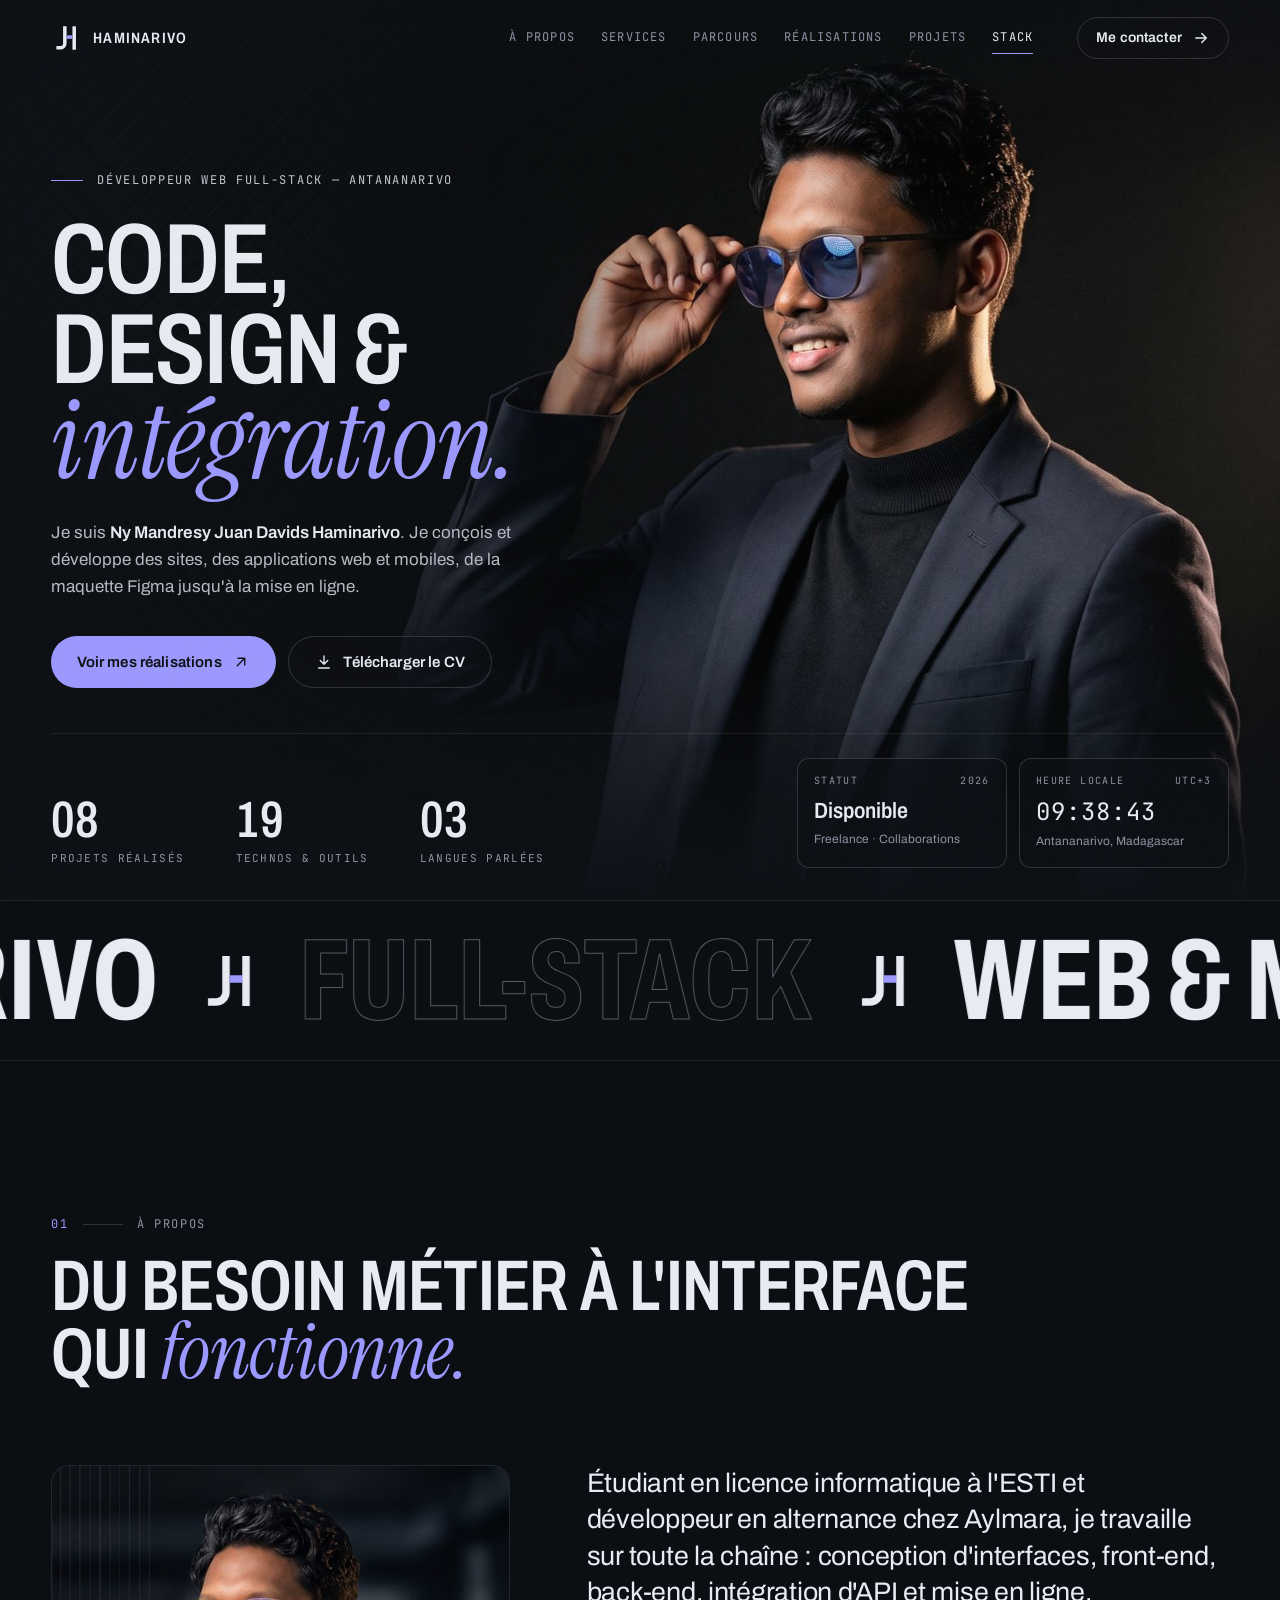
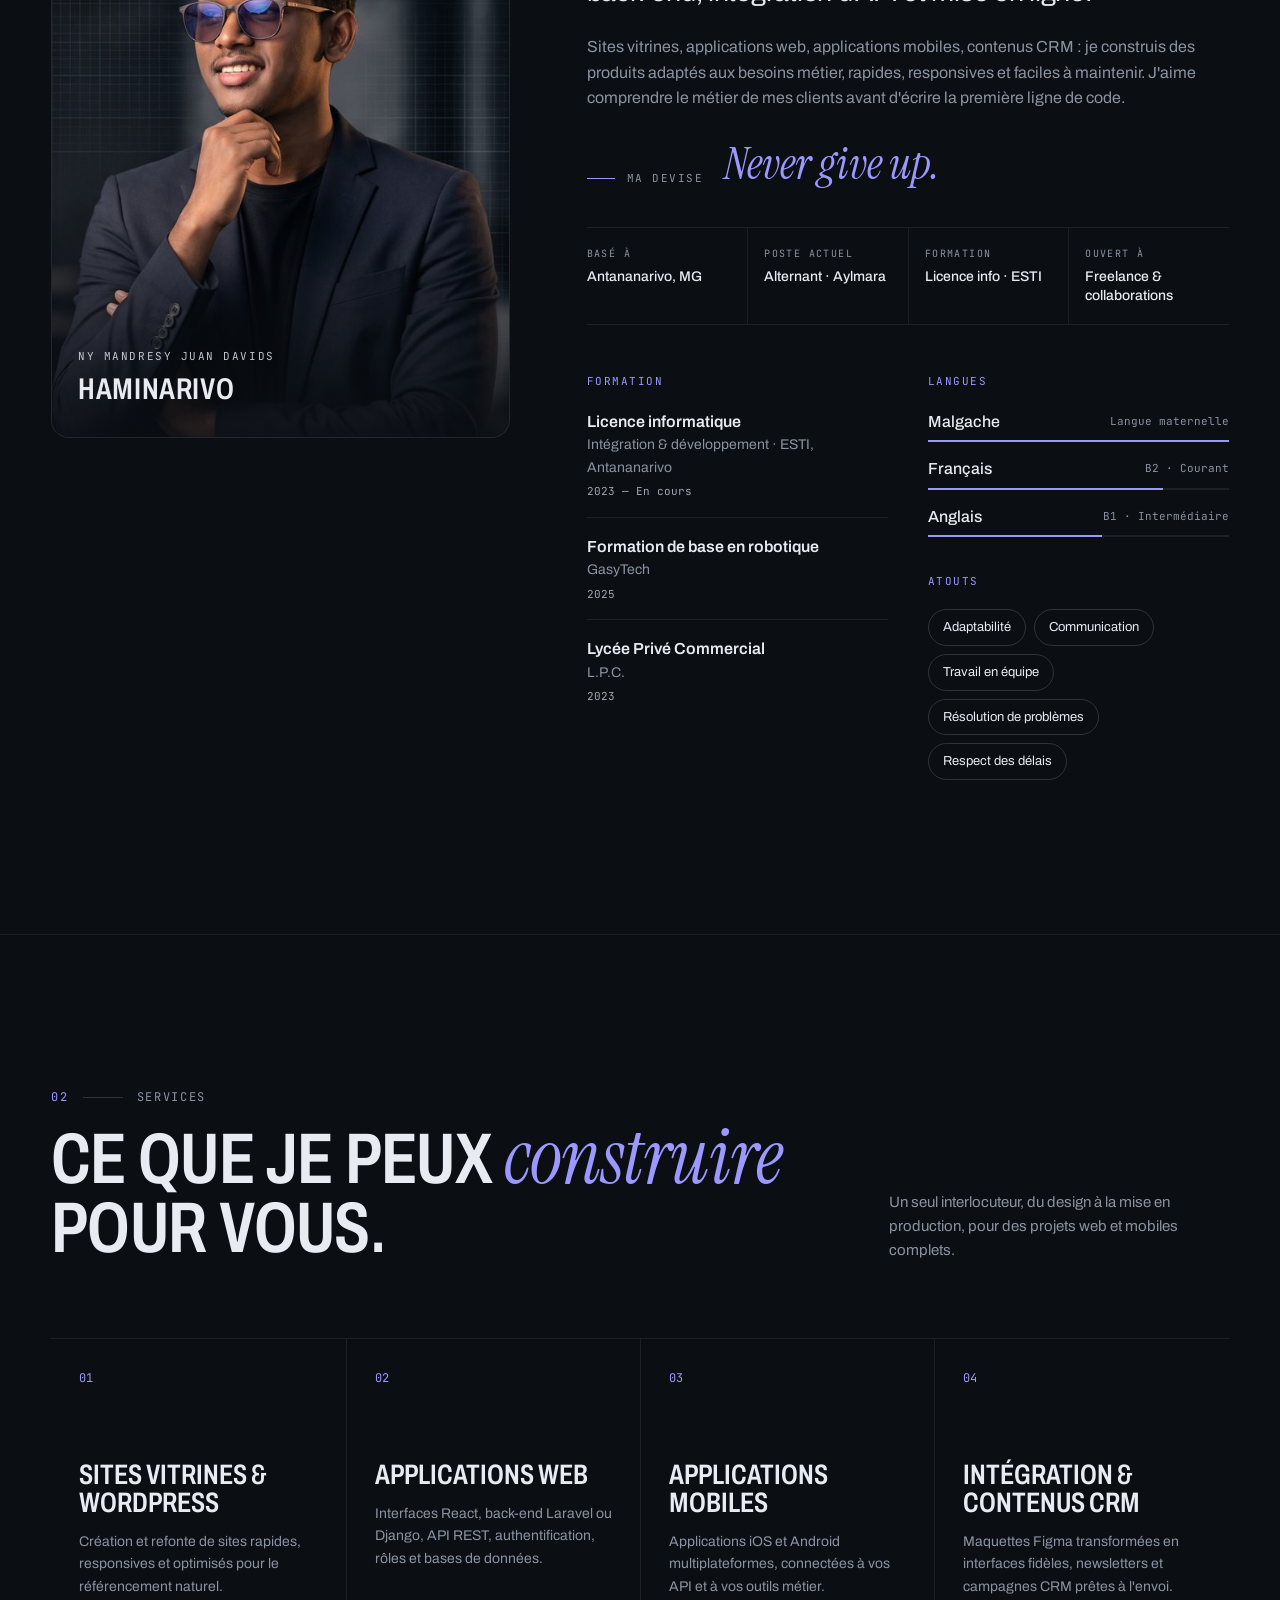
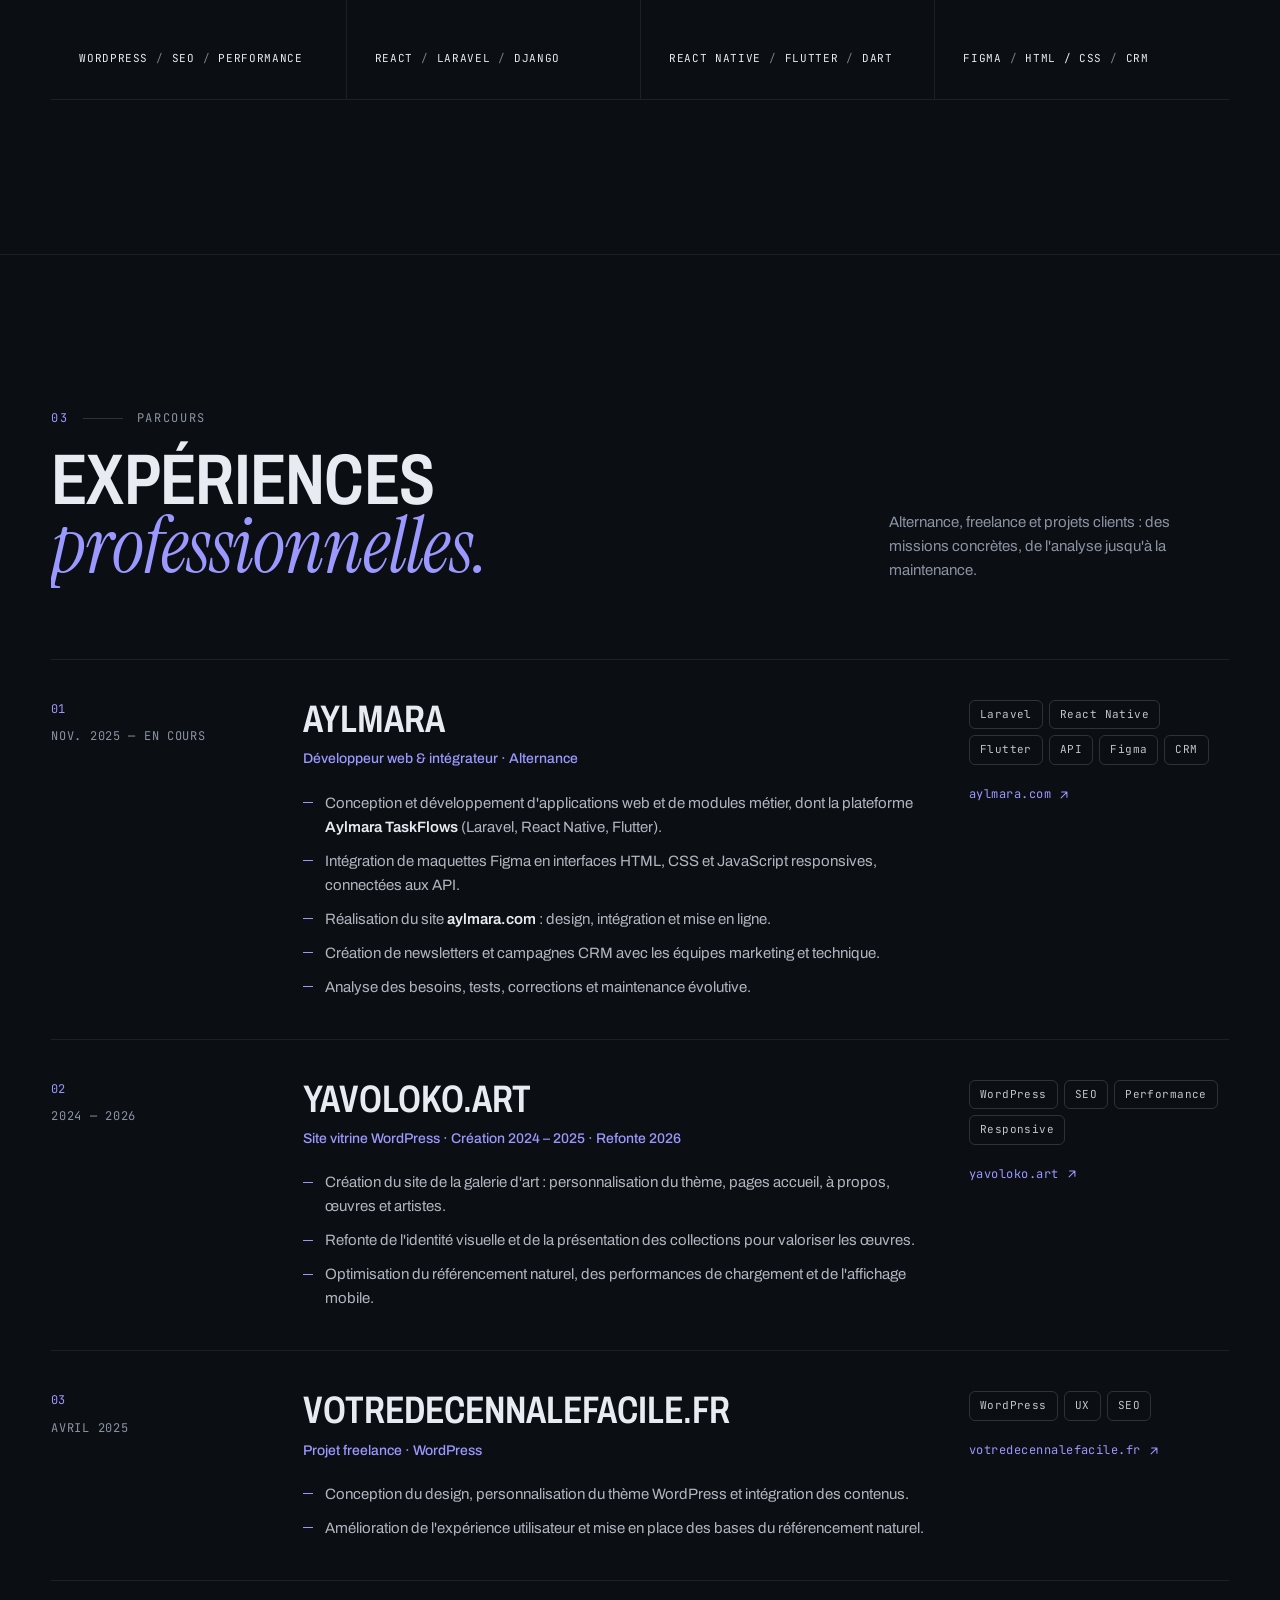
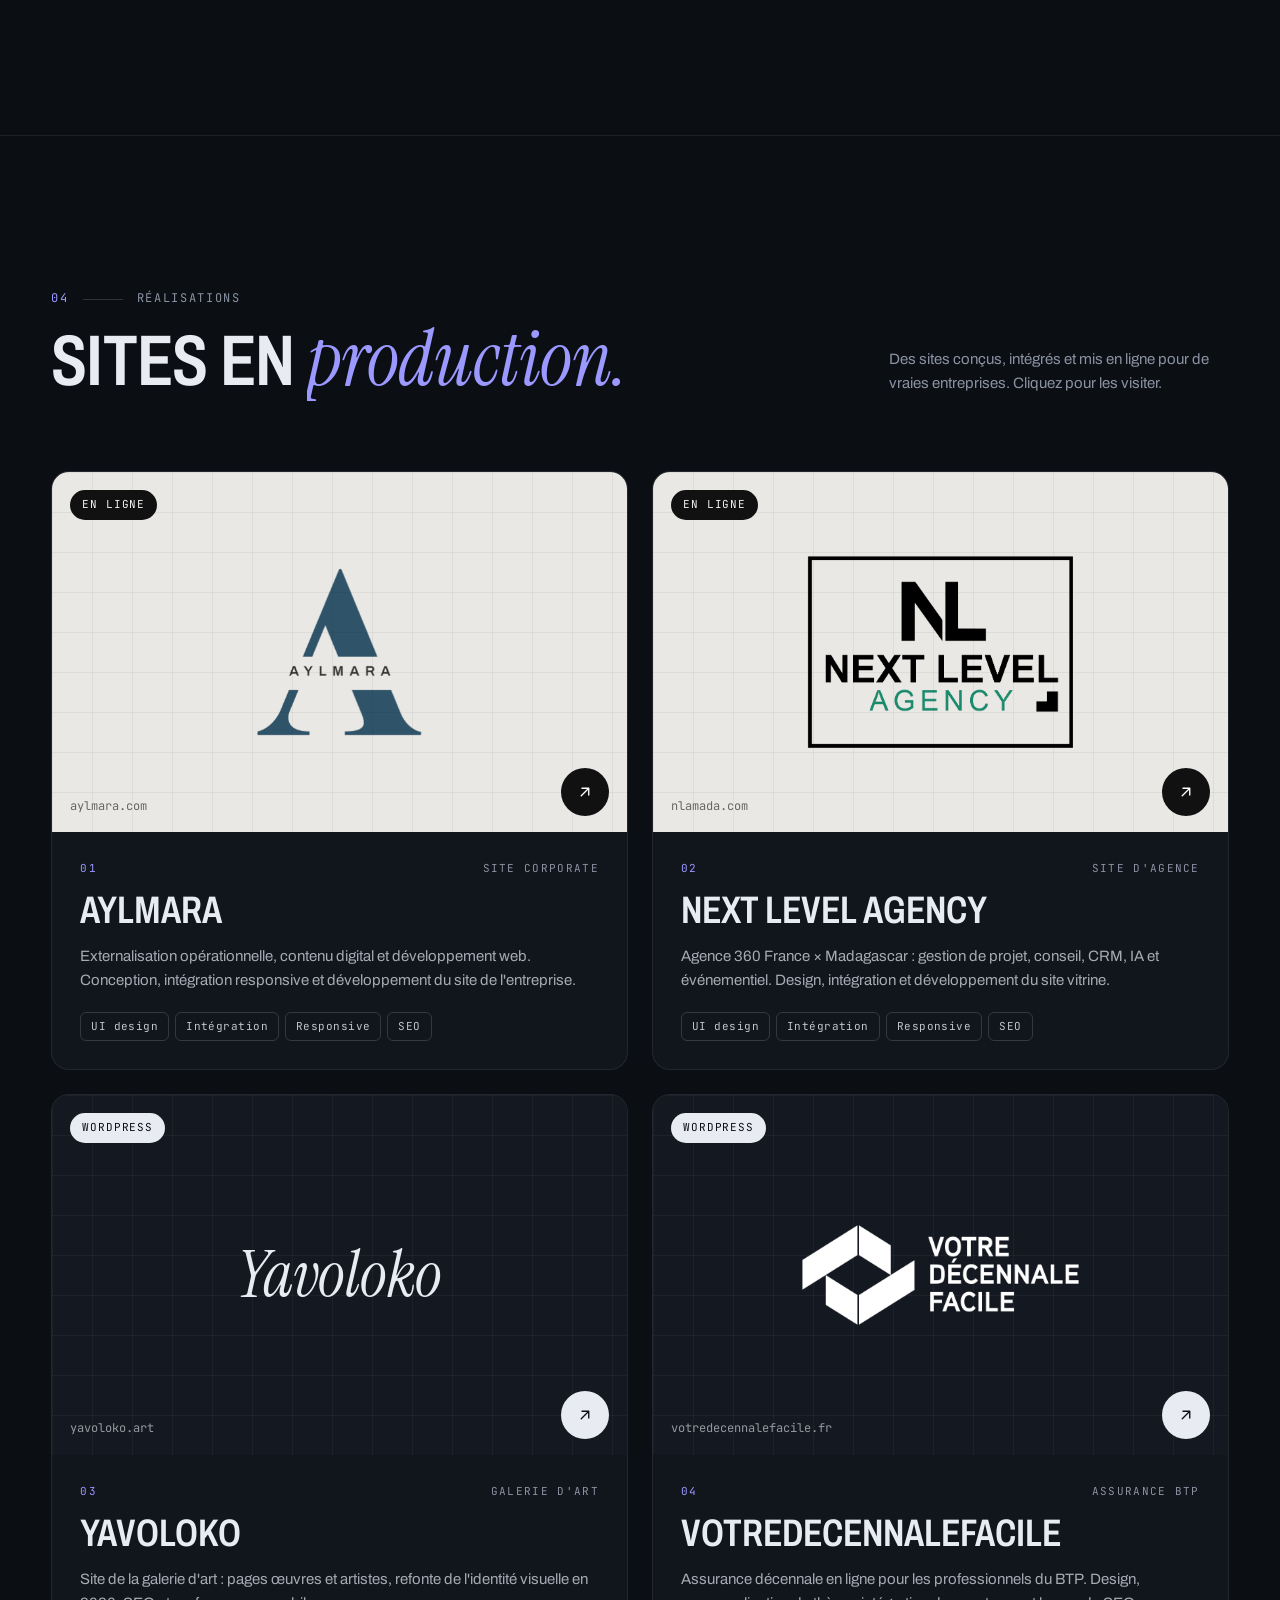
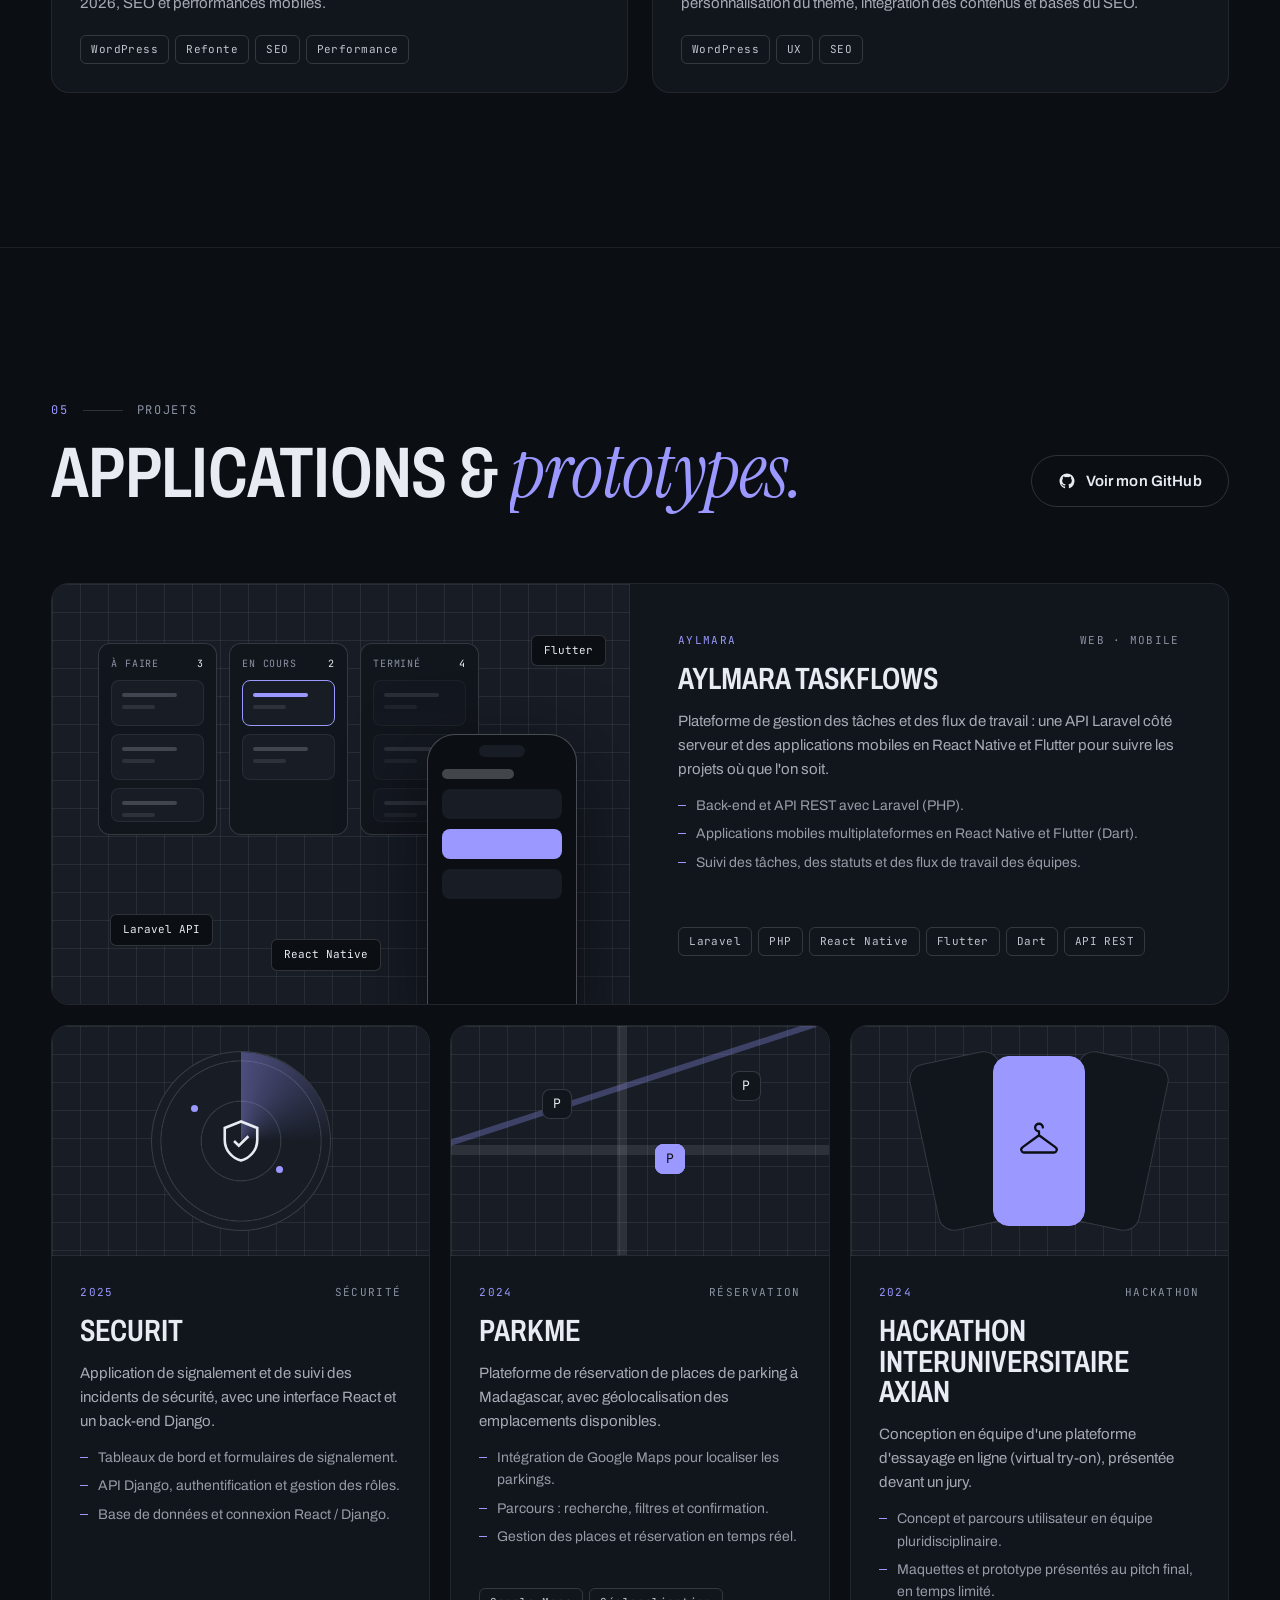
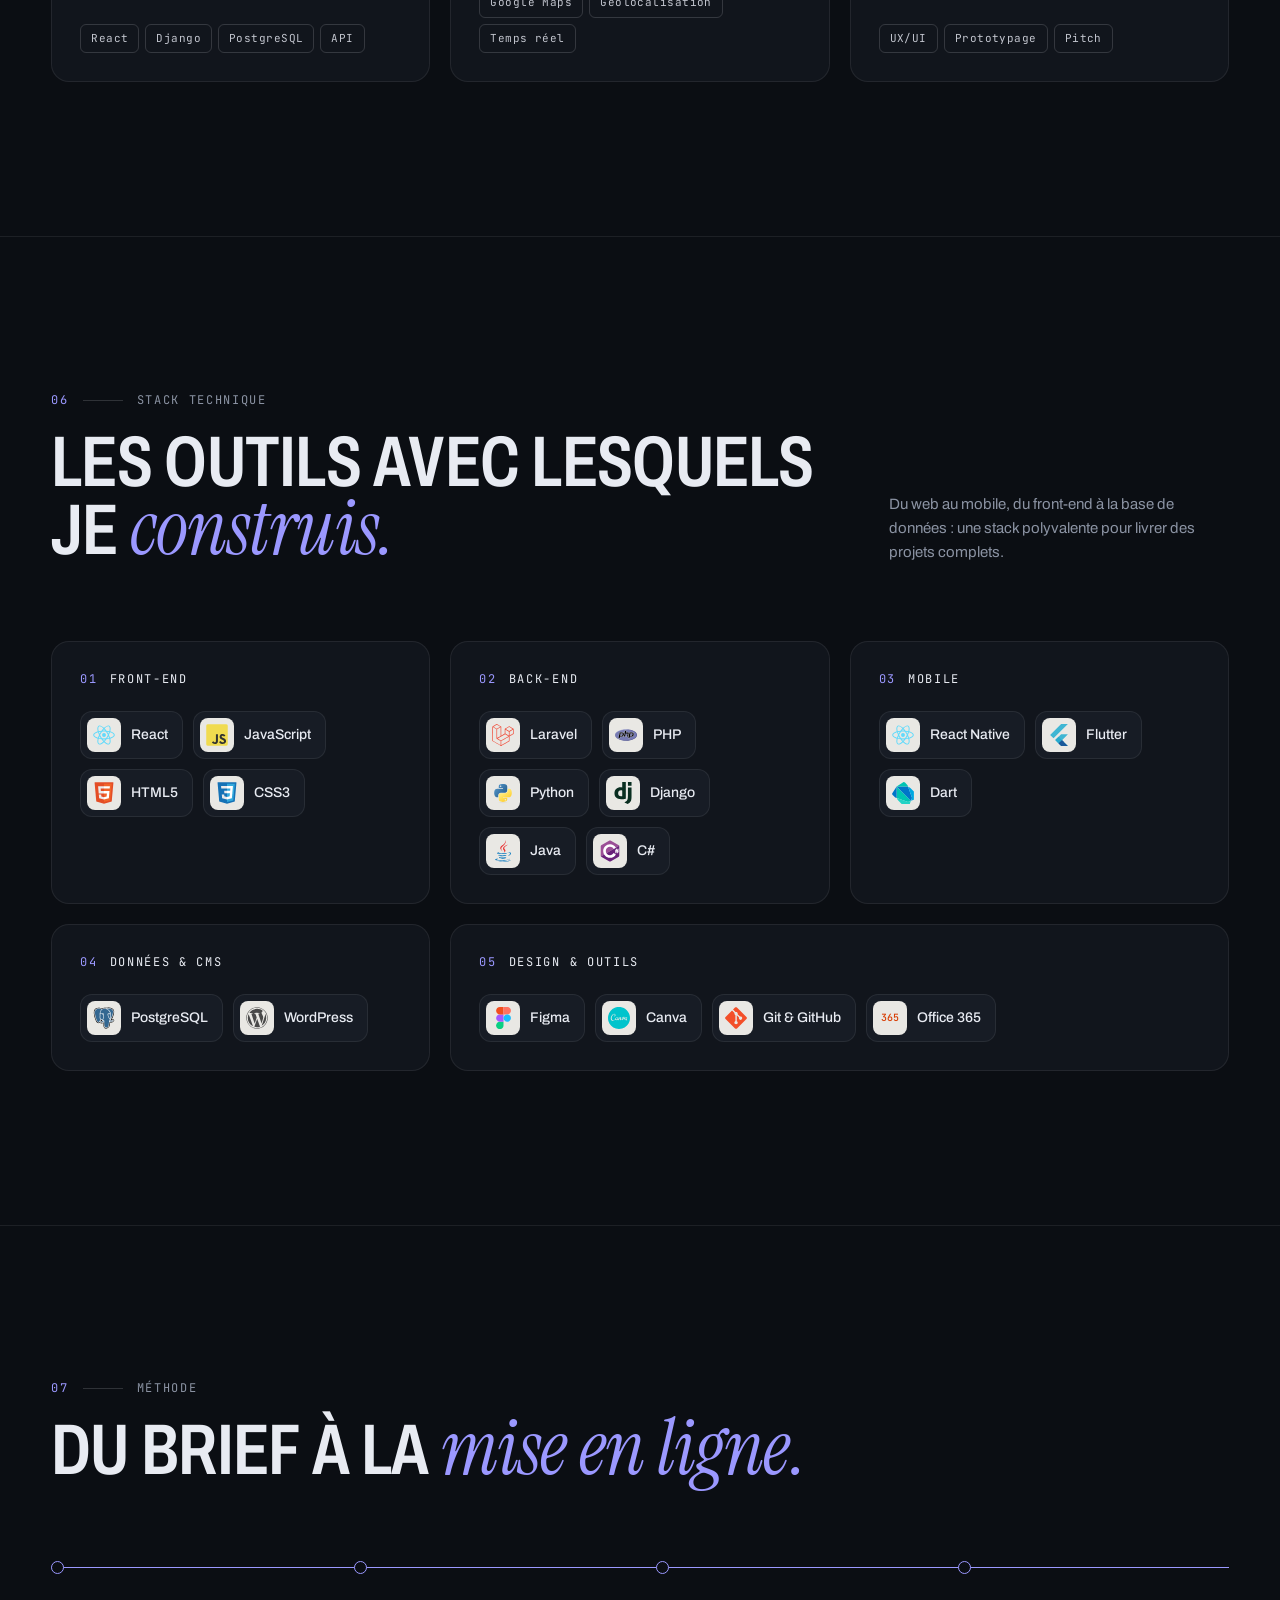
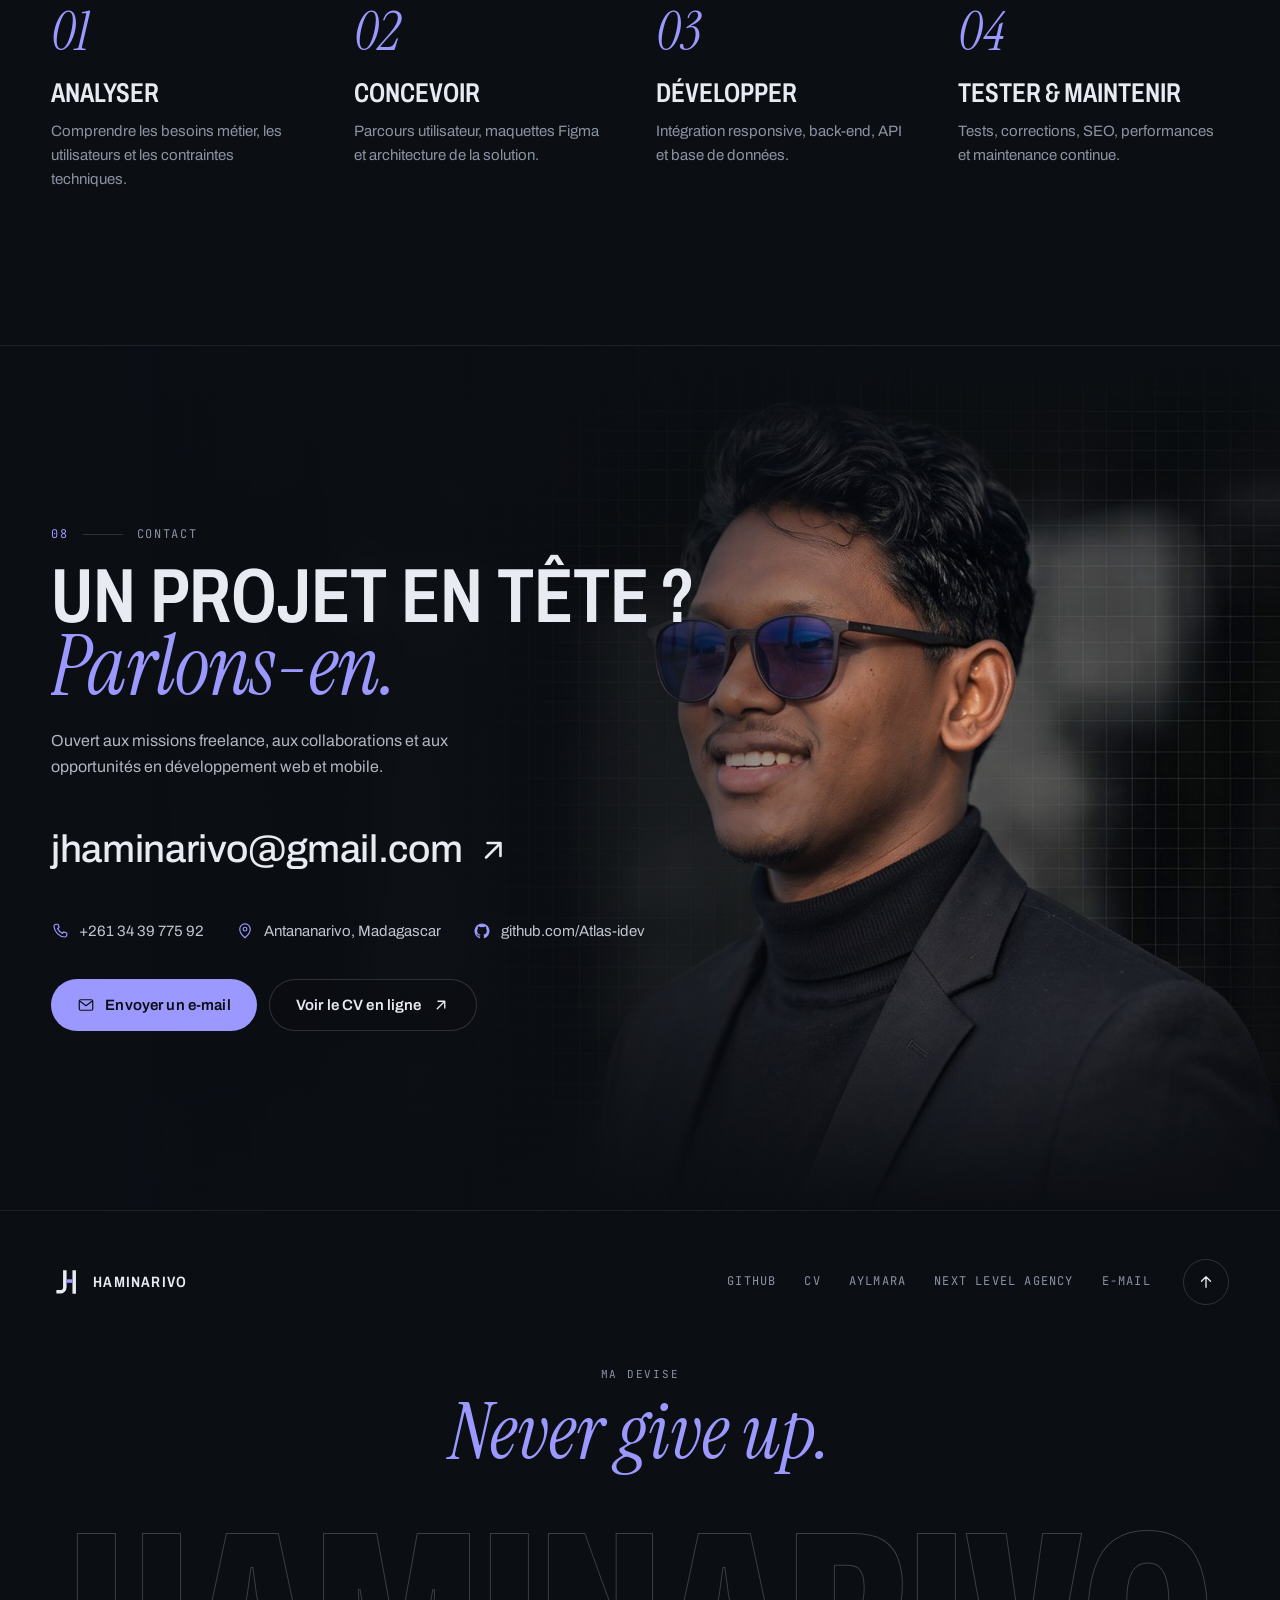
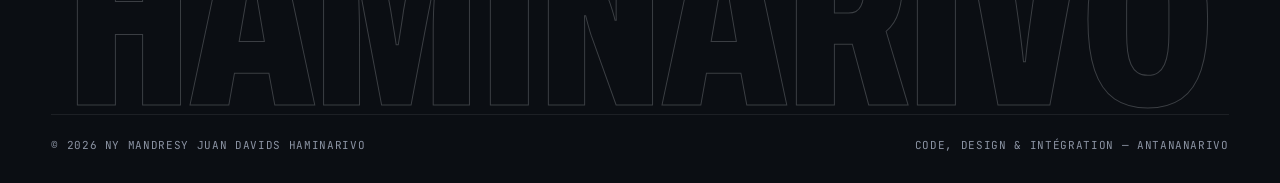
==== index.html @ c2ef6fa4 "feat: première version du portfolio et du CV - Portfolio responsive : accueil, à propos, services, p" ====
<!DOCTYPE html>
<html lang="fr" data-theme="indigo">
<head>
  <meta charset="UTF-8">
  <meta name="viewport" content="width=device-width, initial-scale=1">
  <title>Juan Davids Haminarivo — Développeur web full-stack</title>
  <meta name="description" content="Portfolio de Ny Mandresy Juan Davids HAMINARIVO, développeur web full-stack à Antananarivo : sites, applications web et mobiles avec React, Laravel, Django, React Native et Flutter.">
  <meta name="author" content="Ny Mandresy Juan Davids HAMINARIVO">
  <meta name="theme-color" content="#0b0e13">
  <link rel="canonical" href="https://atlas-idev.github.io/">

  <meta property="og:type" content="website">
  <meta property="og:url" content="https://atlas-idev.github.io/">
  <meta property="og:title" content="Juan Davids Haminarivo — Développeur web full-stack">
  <meta property="og:description" content="Code, design & intégration. Sites, applications web et mobiles, de la maquette Figma à la mise en ligne.">
  <meta property="og:image" content="https://atlas-idev.github.io/assets/og-image.jpg">
  <meta property="og:image:width" content="1200">
  <meta property="og:image:height" content="630">
  <meta property="og:locale" content="fr_FR">
  <meta name="twitter:card" content="summary_large_image">

  <link rel="icon" href="assets/favicon.svg" type="image/svg+xml">
  <link rel="icon" href="assets/icons/favicon-32.png" sizes="32x32" type="image/png">
  <link rel="apple-touch-icon" href="assets/icons/apple-touch-icon.png">
  <link rel="manifest" href="site.webmanifest">

  <link rel="preload" href="assets/fonts/Archivo-normal-100_900.woff2" as="font" type="font/woff2" crossorigin>
  <link rel="preload" as="image" href="assets/img/hero.jpg" media="(min-width: 801px)">
  <link rel="preload" as="image" href="assets/img/hero-sm.jpg" media="(max-width: 800px)">
  <link rel="stylesheet" href="css/fonts.css">
  <link rel="stylesheet" href="css/style.css">

  <script>
    (function (d) {
      var c = d.classList;
      c.add("js");
      var seen = false;
      try { seen = sessionStorage.getItem("jh-loaded") === "1"; } catch (e) {}
      if (seen || location.hash.length > 1 || window.matchMedia("(prefers-reduced-motion: reduce)").matches) c.add("no-loader", "is-ready");
      setTimeout(function () { c.add("is-ready"); }, 4000);
    })(document.documentElement);
  </script>

  <script type="application/ld+json">
  {
    "@context": "https://schema.org",
    "@type": "Person",
    "name": "Ny Mandresy Juan Davids HAMINARIVO",
    "jobTitle": "Développeur web full-stack",
    "email": "mailto:jhaminarivo@gmail.com",
    "telephone": "+261343977592",
    "address": { "@type": "PostalAddress", "addressLocality": "Antananarivo", "addressCountry": "MG" },
    "alumniOf": "ESTI Antananarivo",
    "worksFor": { "@type": "Organization", "name": "Aylmara", "url": "https://aylmara.com" },
    "sameAs": ["https://github.com/Atlas-idev"],
    "knowsAbout": ["React", "JavaScript", "Laravel", "PHP", "Django", "Python", "React Native", "Flutter", "WordPress", "PostgreSQL", "Figma"]
  }
  </script>
</head>
<body>

  <!-- Icônes SVG réutilisables -->
  <svg width="0" height="0" style="position:absolute" aria-hidden="true">
    <symbol id="logo" viewBox="0 0 64 64">
      <g fill="none" stroke-width="7.5" transform="translate(3.5 -1)">
        <path d="M26 8V44a10 10 0 0 1-10 10H8" stroke="currentColor"/>
        <path d="M46 8V58" stroke="currentColor"/>
        <path d="M29.75 31H42.25" style="stroke: var(--accent)"/>
      </g>
    </symbol>
    <symbol id="i-arrow-ur" viewBox="0 0 24 24"><path d="M7 17 17 7M8 7h9v9" fill="none" stroke="currentColor" stroke-width="1.8" stroke-linecap="round" stroke-linejoin="round"/></symbol>
    <symbol id="i-arrow-r" viewBox="0 0 24 24"><path d="M5 12h14M13 6l6 6-6 6" fill="none" stroke="currentColor" stroke-width="1.8" stroke-linecap="round" stroke-linejoin="round"/></symbol>
    <symbol id="i-arrow-up" viewBox="0 0 24 24"><path d="M12 19V5M6 11l6-6 6 6" fill="none" stroke="currentColor" stroke-width="1.8" stroke-linecap="round" stroke-linejoin="round"/></symbol>
    <symbol id="i-download" viewBox="0 0 24 24"><path d="M12 4v11M7 10l5 5 5-5M5 20h14" fill="none" stroke="currentColor" stroke-width="1.8" stroke-linecap="round" stroke-linejoin="round"/></symbol>
    <symbol id="i-mail" viewBox="0 0 24 24"><rect x="3" y="5" width="18" height="14" rx="2" fill="none" stroke="currentColor" stroke-width="1.6"/><path d="m4 7 8 6 8-6" fill="none" stroke="currentColor" stroke-width="1.6"/></symbol>
    <symbol id="i-phone" viewBox="0 0 24 24"><path d="M6.6 3h2.8l1.4 4.2-2 1.4a12 12 0 0 0 6.6 6.6l1.4-2 4.2 1.4v2.8A2.6 2.6 0 0 1 18.4 20 15.4 15.4 0 0 1 4 5.6 2.6 2.6 0 0 1 6.6 3Z" fill="none" stroke="currentColor" stroke-width="1.6" stroke-linejoin="round"/></symbol>
    <symbol id="i-pin" viewBox="0 0 24 24"><path d="M12 21s-7-6.2-7-11.5a7 7 0 0 1 14 0C19 14.8 12 21 12 21Z" fill="none" stroke="currentColor" stroke-width="1.6"/><circle cx="12" cy="9.5" r="2.5" fill="none" stroke="currentColor" stroke-width="1.6"/></symbol>
    <symbol id="i-github" viewBox="0 0 24 24"><path fill="currentColor" d="M12 2a10 10 0 0 0-3.2 19.5c.5.1.7-.2.7-.5v-1.7c-2.8.6-3.4-1.2-3.4-1.2-.4-1.2-1.1-1.5-1.1-1.5-.9-.6.1-.6.1-.6 1 .1 1.5 1 1.5 1 .9 1.5 2.4 1.1 3 .8.1-.6.3-1.1.6-1.3-2.2-.3-4.6-1.1-4.6-5 0-1.1.4-2 1-2.7-.1-.3-.4-1.3.1-2.7 0 0 .8-.3 2.8 1a9.6 9.6 0 0 1 5 0c1.9-1.3 2.8-1 2.8-1 .5 1.4.2 2.4.1 2.7.6.7 1 1.6 1 2.7 0 3.9-2.4 4.7-4.6 5 .4.3.7.9.7 1.9V21c0 .3.2.6.7.5A10 10 0 0 0 12 2Z"/></symbol>
  </svg>

  <!-- Écran de chargement -->
  <div class="loader" aria-hidden="true">
    <div class="loader__center">
      <svg class="loader__mark" viewBox="0 0 64 64">
        <g fill="none" stroke-width="7.5" transform="translate(3.5 -1)">
          <path d="M26 8V44a10 10 0 0 1-10 10H8" pathLength="1"/>
          <path d="M46 8V58" pathLength="1"/>
          <path d="M29.75 31H42.25" pathLength="1" class="loader__bar"/>
        </g>
      </svg>
    </div>
    <div class="loader__foot">
      <span>Juan Davids Haminarivo — Never give up</span>
      <span class="loader__count" data-loader-count>000</span>
    </div>
  </div>

  <div class="progress" aria-hidden="true"><span></span></div>

  <a class="skip-link" href="#main">Aller au contenu</a>

  <!-- ============ NAVIGATION ============ -->
  <header class="nav" id="nav">
    <div class="container nav__inner">
      <a href="#top" class="brand" aria-label="Haminarivo, retour en haut de page">
        <svg class="brand__mark" aria-hidden="true"><use href="#logo"/></svg>
        <span class="brand__name">Haminarivo</span>
      </a>

      <nav class="nav__links" aria-label="Navigation principale">
        <a href="#about">À propos</a>
        <a href="#services">Services</a>
        <a href="#experience">Parcours</a>
        <a href="#work">Réalisations</a>
        <a href="#projects">Projets</a>
        <a href="#stack">Stack</a>
      </nav>

      <a href="#contact" class="btn btn--outline btn--sm nav__cta" data-magnetic>
        Me contacter <svg class="ico"><use href="#i-arrow-r"/></svg>
      </a>

      <button class="nav__toggle" type="button" aria-expanded="false" aria-controls="mobile-menu" aria-label="Ouvrir le menu">
        <span></span><span></span>
      </button>
    </div>

    <div class="mobile-menu" id="mobile-menu">
      <nav class="container mobile-menu__inner" aria-label="Navigation mobile">
        <a href="#about"><span>01</span>À propos</a>
        <a href="#services"><span>02</span>Services</a>
        <a href="#experience"><span>03</span>Parcours</a>
        <a href="#work"><span>04</span>Réalisations</a>
        <a href="#projects"><span>05</span>Projets</a>
        <a href="#stack"><span>06</span>Stack</a>
        <a href="#method"><span>07</span>Méthode</a>
        <a href="#contact"><span>08</span>Contact</a>
      </nav>
    </div>
  </header>

  <main id="main">

    <!-- ============ HERO ============ -->
    <section class="hero" id="top">
      <div class="hero__media" aria-hidden="true">
        <picture>
          <source media="(max-width: 800px)" srcset="assets/img/hero-sm.jpg">
          <img src="assets/img/hero.jpg" alt="" fetchpriority="high">
        </picture>
      </div>

      <div class="container hero__content">
        <p class="eyebrow hero-in" style="--i:0">Développeur web full-stack — Antananarivo</p>

        <h1 class="hero__title">
          <span class="line"><span style="--i:1">Code,</span></span>
          <span class="line"><span style="--i:2">design &amp;</span></span>
          <span class="line line--serif"><span style="--i:3"><em class="serif">intégration.</em></span></span>
        </h1>

        <p class="hero__lead hero-in" style="--i:5">
          Je suis <strong>Ny Mandresy Juan Davids Haminarivo</strong>. Je conçois et développe des sites,
          des applications web et mobiles, de la maquette Figma jusqu'à la mise en ligne.
        </p>

        <div class="hero__cta hero-in" style="--i:6">
          <a href="#work" class="btn btn--primary" data-magnetic>
            Voir mes réalisations <svg class="ico"><use href="#i-arrow-ur"/></svg>
          </a>
          <a href="assets/CV-HAMINARIVO.pdf" class="btn btn--ghost" download data-magnetic>
            <svg class="ico"><use href="#i-download"/></svg> Télécharger le CV
          </a>
        </div>
      </div>

      <div class="container hero__bottom hero-in" style="--i:7">
        <ul class="stats" data-stats>
          <li><strong data-count="8">08</strong><span>Projets réalisés</span></li>
          <li><strong data-count="19">19</strong><span>Technos &amp; outils</span></li>
          <li><strong data-count="3" class="no-plus">03</strong><span>Langues parlées</span></li>
        </ul>

        <div class="hud" aria-label="Informations">
          <div class="hud__card">
            <div class="hud__head"><span>Statut</span><span>2026</span></div>
            <p class="hud__value">Disponible</p>
            <p class="hud__sub">Freelance · Collaborations</p>
          </div>
          <div class="hud__card">
            <div class="hud__head"><span>Heure locale</span><span>UTC+3</span></div>
            <p class="hud__value hud__value--mono" data-clock>--:--:--</p>
            <p class="hud__sub">Antananarivo, Madagascar</p>
          </div>
        </div>
      </div>
    </section>

    <!-- ============ BANDEAU DÉFILANT ============ -->
    <div class="marquee" aria-hidden="true">
      <div class="marquee__track" data-marquee>
        <div class="marquee__group">
          <span>Haminarivo</span><svg class="marquee__sep"><use href="#logo"/></svg>
          <span class="outline">Full-stack</span><svg class="marquee__sep"><use href="#logo"/></svg>
          <span>Web &amp; Mobile</span><svg class="marquee__sep"><use href="#logo"/></svg>
          <span class="motto-item">Never give up</span><svg class="marquee__sep"><use href="#logo"/></svg>
        </div>
        <div class="marquee__group">
          <span>Haminarivo</span><svg class="marquee__sep"><use href="#logo"/></svg>
          <span class="outline">Full-stack</span><svg class="marquee__sep"><use href="#logo"/></svg>
          <span>Web &amp; Mobile</span><svg class="marquee__sep"><use href="#logo"/></svg>
          <span class="motto-item">Never give up</span><svg class="marquee__sep"><use href="#logo"/></svg>
        </div>
      </div>
    </div>

    <!-- ============ 01 — À PROPOS ============ -->
    <section class="section about" id="about">
      <div class="container">
        <header class="section__head">
          <p class="label reveal"><b>01</b><i></i>À propos</p>
          <h2 class="section__title" data-split>Du besoin métier à l'interface qui <em class="serif">fonctionne.</em></h2>
        </header>

        <div class="about__grid">
          <figure class="about__photo reveal-img">
            <img src="assets/img/portrait-sm.jpg" srcset="assets/img/portrait-sm.jpg 720w, assets/img/portrait.jpg 1200w" sizes="(max-width: 960px) 92vw, 520px" alt="Portrait de Juan Davids Haminarivo en veste marine" loading="lazy" width="1200" height="1200">
            <figcaption>
              <span>Ny Mandresy Juan Davids</span>
              <strong>Haminarivo</strong>
            </figcaption>
          </figure>

          <div class="about__body">
            <p class="about__intro reveal">
              Étudiant en licence informatique à l'ESTI et développeur en alternance chez Aylmara,
              je travaille sur toute la chaîne&nbsp;: conception d'interfaces, front-end, back-end,
              intégration d'API et mise en ligne.
            </p>
            <p class="about__text reveal">
              Sites vitrines, applications web, applications mobiles, contenus CRM&nbsp;: je construis des produits
              adaptés aux besoins métier, rapides, responsives et faciles à maintenir. J'aime comprendre le
              métier de mes clients avant d'écrire la première ligne de code.
            </p>

            <p class="motto reveal"><span class="motto__label">Ma devise</span><span class="motto__text">Never give up.</span></p>

            <dl class="facts reveal">
              <div><dt>Basé à</dt><dd>Antananarivo, MG</dd></div>
              <div><dt>Poste actuel</dt><dd>Alternant · Aylmara</dd></div>
              <div><dt>Formation</dt><dd>Licence info · ESTI</dd></div>
              <div><dt>Ouvert à</dt><dd>Freelance &amp; collaborations</dd></div>
            </dl>

            <div class="about__cols">
              <div class="info reveal">
                <h3 class="info__title">Formation</h3>
                <ul class="info__list">
                  <li>
                    <strong>Licence informatique</strong>
                    <span>Intégration &amp; développement · ESTI, Antananarivo</span>
                    <em>2023 — En cours</em>
                  </li>
                  <li>
                    <strong>Formation de base en robotique</strong>
                    <span>GasyTech</span>
                    <em>2025</em>
                  </li>
                  <li>
                    <strong>Lycée Privé Commercial</strong>
                    <span>L.P.C.</span>
                    <em>2023</em>
                  </li>
                </ul>
              </div>

              <div class="info reveal" style="--d:.1s">
                <h3 class="info__title">Langues</h3>
                <ul class="langs">
                  <li><span>Malgache</span><em>Langue maternelle</em><i style="--w:100%"></i></li>
                  <li><span>Français</span><em>B2 · Courant</em><i style="--w:78%"></i></li>
                  <li><span>Anglais</span><em>B1 · Intermédiaire</em><i style="--w:58%"></i></li>
                </ul>

                <h3 class="info__title">Atouts</h3>
                <ul class="chips">
                  <li>Adaptabilité</li>
                  <li>Communication</li>
                  <li>Travail en équipe</li>
                  <li>Résolution de problèmes</li>
                  <li>Respect des délais</li>
                </ul>
              </div>
            </div>
          </div>
        </div>
      </div>
    </section>

    <!-- ============ 02 — SERVICES ============ -->
    <section class="section services" id="services">
      <div class="container">
        <header class="section__head section__head--split">
          <div>
            <p class="label reveal"><b>02</b><i></i>Services</p>
            <h2 class="section__title" data-split>Ce que je peux <em class="serif">construire</em> pour vous.</h2>
          </div>
          <p class="section__aside reveal">Un seul interlocuteur, du design à la mise en production, pour des projets web et mobiles complets.</p>
        </header>

        <div class="services__grid">
          <article class="service reveal">
            <span class="service__num">01</span>
            <h3>Sites vitrines &amp; WordPress</h3>
            <p>Création et refonte de sites rapides, responsives et optimisés pour le référencement naturel.</p>
            <ul class="service__list"><li>WordPress</li><li>SEO</li><li>Performance</li></ul>
          </article>
          <article class="service reveal" style="--d:.06s">
            <span class="service__num">02</span>
            <h3>Applications web</h3>
            <p>Interfaces React, back-end Laravel ou Django, API REST, authentification, rôles et bases de données.</p>
            <ul class="service__list"><li>React</li><li>Laravel</li><li>Django</li></ul>
          </article>
          <article class="service reveal" style="--d:.12s">
            <span class="service__num">03</span>
            <h3>Applications mobiles</h3>
            <p>Applications iOS et Android multiplateformes, connectées à vos API et à vos outils métier.</p>
            <ul class="service__list"><li>React Native</li><li>Flutter</li><li>Dart</li></ul>
          </article>
          <article class="service reveal" style="--d:.18s">
            <span class="service__num">04</span>
            <h3>Intégration &amp; contenus CRM</h3>
            <p>Maquettes Figma transformées en interfaces fidèles, newsletters et campagnes CRM prêtes à l'envoi.</p>
            <ul class="service__list"><li>Figma</li><li>HTML / CSS</li><li>CRM</li></ul>
          </article>
        </div>
      </div>
    </section>

    <!-- ============ 03 — PARCOURS ============ -->
    <section class="section experience" id="experience">
      <div class="container">
        <header class="section__head section__head--split">
          <div>
            <p class="label reveal"><b>03</b><i></i>Parcours</p>
            <h2 class="section__title" data-split>Expériences <em class="serif">professionnelles.</em></h2>
          </div>
          <p class="section__aside reveal">Alternance, freelance et projets clients&nbsp;: des missions concrètes, de l'analyse jusqu'à la maintenance.</p>
        </header>

        <ol class="xp">
          <li class="xp__item reveal">
            <div class="xp__meta">
              <span class="xp__num">01</span>
              <span class="xp__date">Nov. 2025 — En cours</span>
            </div>
            <div class="xp__main">
              <h3 class="xp__company">Aylmara</h3>
              <p class="xp__role">Développeur web &amp; intégrateur · Alternance</p>
              <ul class="xp__list">
                <li>Conception et développement d'applications web et de modules métier, dont la plateforme <strong>Aylmara TaskFlows</strong> (Laravel, React Native, Flutter).</li>
                <li>Intégration de maquettes Figma en interfaces HTML, CSS et JavaScript responsives, connectées aux API.</li>
                <li>Réalisation du site <strong>aylmara.com</strong> : design, intégration et mise en ligne.</li>
                <li>Création de newsletters et campagnes CRM avec les équipes marketing et technique.</li>
                <li>Analyse des besoins, tests, corrections et maintenance évolutive.</li>
              </ul>
            </div>
            <div class="xp__side">
              <ul class="tags">
                <li>Laravel</li><li>React Native</li><li>Flutter</li><li>API</li><li>Figma</li><li>CRM</li>
              </ul>
              <a class="link-arrow" href="https://aylmara.com" target="_blank" rel="noopener">aylmara.com <svg class="ico"><use href="#i-arrow-ur"/></svg></a>
            </div>
          </li>

          <li class="xp__item reveal">
            <div class="xp__meta">
              <span class="xp__num">02</span>
              <span class="xp__date">2024 — 2026</span>
            </div>
            <div class="xp__main">
              <h3 class="xp__company">Yavoloko.art</h3>
              <p class="xp__role">Site vitrine WordPress · Création 2024 – 2025 · Refonte 2026</p>
              <ul class="xp__list">
                <li>Création du site de la galerie d'art&nbsp;: personnalisation du thème, pages accueil, à propos, œuvres et artistes.</li>
                <li>Refonte de l'identité visuelle et de la présentation des collections pour valoriser les œuvres.</li>
                <li>Optimisation du référencement naturel, des performances de chargement et de l'affichage mobile.</li>
              </ul>
            </div>
            <div class="xp__side">
              <ul class="tags">
                <li>WordPress</li><li>SEO</li><li>Performance</li><li>Responsive</li>
              </ul>
              <a class="link-arrow" href="https://yavoloko.art" target="_blank" rel="noopener">yavoloko.art <svg class="ico"><use href="#i-arrow-ur"/></svg></a>
            </div>
          </li>

          <li class="xp__item reveal">
            <div class="xp__meta">
              <span class="xp__num">03</span>
              <span class="xp__date">Avril 2025</span>
            </div>
            <div class="xp__main">
              <h3 class="xp__company">VotreDecennaleFacile.fr</h3>
              <p class="xp__role">Projet freelance · WordPress</p>
              <ul class="xp__list">
                <li>Conception du design, personnalisation du thème WordPress et intégration des contenus.</li>
                <li>Amélioration de l'expérience utilisateur et mise en place des bases du référencement naturel.</li>
              </ul>
            </div>
            <div class="xp__side">
              <ul class="tags">
                <li>WordPress</li><li>UX</li><li>SEO</li>
              </ul>
              <a class="link-arrow" href="https://www.votredecennalefacile.fr" target="_blank" rel="noopener">votredecennalefacile.fr <svg class="ico"><use href="#i-arrow-ur"/></svg></a>
            </div>
          </li>
        </ol>
      </div>
    </section>

    <!-- ============ 04 — RÉALISATIONS ============ -->
    <section class="section work" id="work">
      <div class="container">
        <header class="section__head section__head--split">
          <div>
            <p class="label reveal"><b>04</b><i></i>Réalisations</p>
            <h2 class="section__title" data-split>Sites en <em class="serif">production.</em></h2>
          </div>
          <p class="section__aside reveal">Des sites conçus, intégrés et mis en ligne pour de vraies entreprises. Cliquez pour les visiter.</p>
        </header>

        <div class="work__grid">
          <a class="site-card reveal" href="https://aylmara.com" target="_blank" rel="noopener">
            <div class="site-card__visual">
              <span class="site-card__badge">En ligne</span>
              <img src="assets/logos/aylmara.png" alt="Logo Aylmara" class="site-card__logo site-card__logo--sm" loading="lazy">
              <span class="site-card__url">aylmara.com</span>
              <span class="site-card__go" aria-hidden="true"><svg class="ico"><use href="#i-arrow-ur"/></svg></span>
            </div>
            <div class="site-card__body">
              <div class="site-card__meta"><span>01</span><span>Site corporate</span></div>
              <h3>Aylmara</h3>
              <p>Externalisation opérationnelle, contenu digital et développement web. Conception, intégration responsive et développement du site de l'entreprise.</p>
              <ul class="tags"><li>UI design</li><li>Intégration</li><li>Responsive</li><li>SEO</li></ul>
            </div>
          </a>

          <a class="site-card reveal" href="https://nlamada.com" target="_blank" rel="noopener" style="--d:.1s">
            <div class="site-card__visual">
              <span class="site-card__badge">En ligne</span>
              <img src="assets/logos/nlamada.png" alt="Logo Next Level Agency" class="site-card__logo" loading="lazy">
              <span class="site-card__url">nlamada.com</span>
              <span class="site-card__go" aria-hidden="true"><svg class="ico"><use href="#i-arrow-ur"/></svg></span>
            </div>
            <div class="site-card__body">
              <div class="site-card__meta"><span>02</span><span>Site d'agence</span></div>
              <h3>Next Level Agency</h3>
              <p>Agence 360 France × Madagascar&nbsp;: gestion de projet, conseil, CRM, IA et événementiel. Design, intégration et développement du site vitrine.</p>
              <ul class="tags"><li>UI design</li><li>Intégration</li><li>Responsive</li><li>SEO</li></ul>
            </div>
          </a>

          <a class="site-card reveal" href="https://yavoloko.art" target="_blank" rel="noopener">
            <div class="site-card__visual site-card__visual--dark">
              <span class="site-card__badge">WordPress</span>
              <!-- Logo&nbsp;: remplacer par <img src="assets/logos/yavoloko.png" alt="Logo Yavoloko" class="site-card__logo site-card__logo--md"> -->
              <span class="site-card__wordmark">Yavoloko</span>
              <span class="site-card__url">yavoloko.art</span>
              <span class="site-card__go" aria-hidden="true"><svg class="ico"><use href="#i-arrow-ur"/></svg></span>
            </div>
            <div class="site-card__body">
              <div class="site-card__meta"><span>03</span><span>Galerie d'art</span></div>
              <h3>Yavoloko</h3>
              <p>Site de la galerie d'art&nbsp;: pages œuvres et artistes, refonte de l'identité visuelle en 2026, SEO et performances mobiles.</p>
              <ul class="tags"><li>WordPress</li><li>Refonte</li><li>SEO</li><li>Performance</li></ul>
            </div>
          </a>

          <a class="site-card reveal" href="https://www.votredecennalefacile.fr" target="_blank" rel="noopener" style="--d:.1s">
            <div class="site-card__visual site-card__visual--dark">
              <span class="site-card__badge">WordPress</span>
              <img src="assets/logos/votredecennalefacile.png" alt="Logo VotreDecennaleFacile" class="site-card__logo site-card__logo--wide" loading="lazy">
              <span class="site-card__url">votredecennalefacile.fr</span>
              <span class="site-card__go" aria-hidden="true"><svg class="ico"><use href="#i-arrow-ur"/></svg></span>
            </div>
            <div class="site-card__body">
              <div class="site-card__meta"><span>04</span><span>Assurance BTP</span></div>
              <h3>VotreDecennaleFacile</h3>
              <p>Assurance décennale en ligne pour les professionnels du BTP. Design, personnalisation du thème, intégration des contenus et bases du SEO.</p>
              <ul class="tags"><li>WordPress</li><li>UX</li><li>SEO</li></ul>
            </div>
          </a>
        </div>
      </div>
    </section>

    <!-- ============ 05 — PROJETS ============ -->
    <section class="section projects" id="projects">
      <div class="container">
        <header class="section__head section__head--split">
          <div>
            <p class="label reveal"><b>05</b><i></i>Projets</p>
            <h2 class="section__title" data-split>Applications &amp; <em class="serif">prototypes.</em></h2>
          </div>
          <a class="btn btn--outline reveal" href="https://github.com/Atlas-idev" target="_blank" rel="noopener" data-magnetic>
            <svg class="ico"><use href="#i-github"/></svg> Voir mon GitHub
          </a>
        </header>

        <div class="bento">
          <!-- TaskFlows -->
          <article class="project project--feature reveal">
            <div class="project__visual project__visual--kanban reveal-img" aria-hidden="true">
              <div class="kanban">
                <div class="kanban__col">
                  <p>À faire <b>3</b></p>
                  <span class="kcard"></span><span class="kcard"></span><span class="kcard kcard--short"></span>
                </div>
                <div class="kanban__col">
                  <p>En cours <b>2</b></p>
                  <span class="kcard kcard--active"></span><span class="kcard"></span>
                </div>
                <div class="kanban__col">
                  <p>Terminé <b>4</b></p>
                  <span class="kcard kcard--done"></span><span class="kcard kcard--done"></span><span class="kcard kcard--done kcard--short"></span>
                </div>
              </div>
              <div class="phone">
                <span class="phone__notch"></span>
                <span class="phone__row phone__row--title"></span>
                <span class="phone__row"></span><span class="phone__row phone__row--accent"></span><span class="phone__row"></span>
              </div>
              <span class="float-chip float-chip--1">Laravel API</span>
              <span class="float-chip float-chip--2">React Native</span>
              <span class="float-chip float-chip--3">Flutter</span>
            </div>
            <div class="project__body">
              <div class="project__meta"><span>Aylmara</span><span>Web · Mobile</span></div>
              <h3>Aylmara TaskFlows</h3>
              <p>Plateforme de gestion des tâches et des flux de travail&nbsp;: une API Laravel côté serveur et des applications mobiles en React Native et Flutter pour suivre les projets où que l'on soit.</p>
              <ul class="project__list">
                <li>Back-end et API REST avec Laravel (PHP).</li>
                <li>Applications mobiles multiplateformes en React Native et Flutter (Dart).</li>
                <li>Suivi des tâches, des statuts et des flux de travail des équipes.</li>
              </ul>
              <ul class="tags"><li>Laravel</li><li>PHP</li><li>React Native</li><li>Flutter</li><li>Dart</li><li>API REST</li></ul>
            </div>
          </article>

          <!-- SecurIT -->
          <article class="project reveal">
            <div class="project__visual reveal-img" aria-hidden="true">
              <div class="radar">
                <span class="radar__sweep"></span>
                <svg class="radar__icon" viewBox="0 0 24 24"><path d="M12 3 4.5 6v5.5c0 4.6 3.2 8.4 7.5 9.5 4.3-1.1 7.5-4.9 7.5-9.5V6L12 3Z" fill="none" stroke="currentColor" stroke-width="1.2"/><path d="m8.8 12 2.2 2.2 4.4-4.4" fill="none" stroke="currentColor" stroke-width="1.2"/></svg>
                <i class="radar__blip" style="--x:22%;--y:30%"></i>
                <i class="radar__blip" style="--x:70%;--y:64%;--dl:1.2s"></i>
              </div>
            </div>
            <div class="project__body">
              <div class="project__meta"><span>2025</span><span>Sécurité</span></div>
              <h3>SecurIT</h3>
              <p>Application de signalement et de suivi des incidents de sécurité, avec une interface React et un back-end Django.</p>
              <ul class="project__list">
                <li>Tableaux de bord et formulaires de signalement.</li>
                <li>API Django, authentification et gestion des rôles.</li>
                <li>Base de données et connexion React / Django.</li>
              </ul>
              <ul class="tags"><li>React</li><li>Django</li><li>PostgreSQL</li><li>API</li></ul>
            </div>
          </article>

          <!-- ParkMe -->
          <article class="project reveal" style="--d:.1s">
            <div class="project__visual project__visual--map reveal-img" aria-hidden="true">
              <span class="road road--h"></span><span class="road road--v"></span><span class="road road--d"></span>
              <i class="pin" style="--x:28%;--y:34%">P</i>
              <i class="pin pin--active" style="--x:58%;--y:58%">P</i>
              <i class="pin" style="--x:78%;--y:26%">P</i>
            </div>
            <div class="project__body">
              <div class="project__meta"><span>2024</span><span>Réservation</span></div>
              <h3>ParkMe</h3>
              <p>Plateforme de réservation de places de parking à Madagascar, avec géolocalisation des emplacements disponibles.</p>
              <ul class="project__list">
                <li>Intégration de Google Maps pour localiser les parkings.</li>
                <li>Parcours&nbsp;: recherche, filtres et confirmation.</li>
                <li>Gestion des places et réservation en temps réel.</li>
              </ul>
              <ul class="tags"><li>Google Maps</li><li>Géolocalisation</li><li>Temps réel</li></ul>
            </div>
          </article>

          <!-- Hackathon -->
          <article class="project reveal" style="--d:.2s">
            <div class="project__visual project__visual--screens reveal-img" aria-hidden="true">
              <span class="screen screen--1"></span>
              <span class="screen screen--2"><svg viewBox="0 0 24 24"><path d="M12 7a2 2 0 1 1 2-2M12 7v2l8.5 6.2a1.5 1.5 0 0 1-.9 2.8H4.4a1.5 1.5 0 0 1-.9-2.8L12 9" fill="none" stroke="currentColor" stroke-width="1.2" stroke-linecap="round" stroke-linejoin="round"/></svg></span>
              <span class="screen screen--3"></span>
            </div>
            <div class="project__body">
              <div class="project__meta"><span>2024</span><span>Hackathon</span></div>
              <h3>Hackathon interuniversitaire Axian</h3>
              <p>Conception en équipe d'une plateforme d'essayage en ligne (virtual try-on), présentée devant un jury.</p>
              <ul class="project__list">
                <li>Concept et parcours utilisateur en équipe pluridisciplinaire.</li>
                <li>Maquettes et prototype présentés au pitch final, en temps limité.</li>
              </ul>
              <ul class="tags"><li>UX/UI</li><li>Prototypage</li><li>Pitch</li></ul>
            </div>
          </article>
        </div>
      </div>
    </section>

    <!-- ============ 06 — STACK ============ -->
    <section class="section stack" id="stack">
      <div class="container">
        <header class="section__head section__head--split">
          <div>
            <p class="label reveal"><b>06</b><i></i>Stack technique</p>
            <h2 class="section__title" data-split>Les outils avec lesquels je <em class="serif">construis.</em></h2>
          </div>
          <p class="section__aside reveal">Du web au mobile, du front-end à la base de données&nbsp;: une stack polyvalente pour livrer des projets complets.</p>
        </header>

        <div class="stack__grid">
          <div class="stack__group reveal">
            <h3><span>01</span>Front-end</h3>
            <ul>
              <li><img src="assets/icons/react.svg" alt="" loading="lazy">React</li>
              <li><img src="assets/icons/javascript.svg" alt="" loading="lazy">JavaScript</li>
              <li><img src="assets/icons/html5.svg" alt="" loading="lazy">HTML5</li>
              <li><img src="assets/icons/css3.svg" alt="" loading="lazy">CSS3</li>
            </ul>
          </div>
          <div class="stack__group reveal" style="--d:.05s">
            <h3><span>02</span>Back-end</h3>
            <ul>
              <li><img src="assets/icons/laravel.svg" alt="" loading="lazy">Laravel</li>
              <li><img src="assets/icons/php.svg" alt="" loading="lazy">PHP</li>
              <li><img src="assets/icons/python.svg" alt="" loading="lazy">Python</li>
              <li><img src="assets/icons/django.svg" alt="" loading="lazy">Django</li>
              <li><img src="assets/icons/java.svg" alt="" loading="lazy">Java</li>
              <li><img src="assets/icons/csharp.svg" alt="" loading="lazy">C#</li>
            </ul>
          </div>
          <div class="stack__group reveal" style="--d:.1s">
            <h3><span>03</span>Mobile</h3>
            <ul>
              <li><img src="assets/icons/react.svg" alt="" loading="lazy">React Native</li>
              <li><img src="assets/icons/flutter.svg" alt="" loading="lazy">Flutter</li>
              <li><img src="assets/icons/dart.svg" alt="" loading="lazy">Dart</li>
            </ul>
          </div>
          <div class="stack__group reveal">
            <h3><span>04</span>Données &amp; CMS</h3>
            <ul>
              <li><img src="assets/icons/postgresql.svg" alt="" loading="lazy">PostgreSQL</li>
              <li><img src="assets/icons/wordpress.svg" alt="" loading="lazy">WordPress</li>
            </ul>
          </div>
          <div class="stack__group stack__group--wide reveal" style="--d:.05s">
            <h3><span>05</span>Design &amp; outils</h3>
            <ul>
              <li><img src="assets/icons/figma.svg" alt="" loading="lazy">Figma</li>
              <li><img src="assets/icons/canva.svg" alt="" loading="lazy">Canva</li>
              <li><img src="assets/icons/git.svg" alt="" loading="lazy">Git &amp; GitHub</li>
              <li><span class="stack__glyph" aria-hidden="true">365</span>Office 365</li>
            </ul>
          </div>
        </div>
      </div>
    </section>

    <!-- ============ 07 — MÉTHODE ============ -->
    <section class="section method" id="method">
      <div class="container">
        <header class="section__head">
          <p class="label reveal"><b>07</b><i></i>Méthode</p>
          <h2 class="section__title" data-split>Du brief à la <em class="serif">mise en ligne.</em></h2>
        </header>

        <ol class="timeline reveal">
          <li class="step reveal">
            <span class="step__dot" aria-hidden="true"></span>
            <span class="step__num">01</span>
            <h3>Analyser</h3>
            <p>Comprendre les besoins métier, les utilisateurs et les contraintes techniques.</p>
          </li>
          <li class="step reveal" style="--d:.1s">
            <span class="step__dot" aria-hidden="true"></span>
            <span class="step__num">02</span>
            <h3>Concevoir</h3>
            <p>Parcours utilisateur, maquettes Figma et architecture de la solution.</p>
          </li>
          <li class="step reveal" style="--d:.2s">
            <span class="step__dot" aria-hidden="true"></span>
            <span class="step__num">03</span>
            <h3>Développer</h3>
            <p>Intégration responsive, back-end, API et base de données.</p>
          </li>
          <li class="step reveal" style="--d:.3s">
            <span class="step__dot" aria-hidden="true"></span>
            <span class="step__num">04</span>
            <h3>Tester &amp; maintenir</h3>
            <p>Tests, corrections, SEO, performances et maintenance continue.</p>
          </li>
        </ol>
      </div>
    </section>

    <!-- ============ 08 — CONTACT ============ -->
    <section class="contact" id="contact">
      <div class="contact__media" aria-hidden="true">
        <picture>
          <source media="(max-width: 800px)" srcset="assets/img/contact-sm.jpg">
          <img src="assets/img/contact.jpg" alt="" loading="lazy">
        </picture>
      </div>

      <div class="container contact__inner">
        <p class="label reveal"><b>08</b><i></i>Contact</p>
        <h2 class="contact__title" data-split>Un projet en tête&nbsp;? <em class="serif">Parlons-en.</em></h2>
        <p class="contact__text reveal">Ouvert aux missions freelance, aux collaborations et aux opportunités en développement web et mobile.</p>

        <a class="contact__mail reveal" href="mailto:jhaminarivo@gmail.com">
          jhaminarivo@gmail.com <svg class="ico"><use href="#i-arrow-ur"/></svg>
        </a>

        <ul class="contact__list reveal">
          <li><svg class="ico"><use href="#i-phone"/></svg><a href="tel:+261343977592">+261 34 39 775 92</a></li>
          <li><svg class="ico"><use href="#i-pin"/></svg><span>Antananarivo, Madagascar</span></li>
          <li><svg class="ico"><use href="#i-github"/></svg><a href="https://github.com/Atlas-idev" target="_blank" rel="noopener">github.com/Atlas-idev</a></li>
        </ul>

        <div class="hero__cta reveal">
          <a href="mailto:jhaminarivo@gmail.com" class="btn btn--primary" data-magnetic><svg class="ico"><use href="#i-mail"/></svg> Envoyer un e-mail</a>
          <a href="cv.html" class="btn btn--ghost" data-magnetic>Voir le CV en ligne <svg class="ico"><use href="#i-arrow-ur"/></svg></a>
        </div>
      </div>
    </section>
  </main>

  <!-- ============ FOOTER ============ -->
  <footer class="footer">
    <div class="container footer__top">
      <a href="#top" class="brand" aria-label="Haminarivo, retour en haut de page">
        <svg class="brand__mark" aria-hidden="true"><use href="#logo"/></svg>
        <span class="brand__name">Haminarivo</span>
      </a>
      <nav class="footer__links" aria-label="Liens externes">
        <a href="https://github.com/Atlas-idev" target="_blank" rel="noopener">GitHub</a>
        <a href="cv.html">CV</a>
        <a href="https://aylmara.com" target="_blank" rel="noopener">Aylmara</a>
        <a href="https://nlamada.com" target="_blank" rel="noopener">Next Level Agency</a>
        <a href="mailto:jhaminarivo@gmail.com">E-mail</a>
      </nav>
      <a href="#top" class="footer__up" aria-label="Retour en haut" data-magnetic><svg class="ico"><use href="#i-arrow-up"/></svg></a>
    </div>
    <p class="footer__motto reveal"><small>Ma devise</small>Never give up.</p>
    <p class="footer__word" aria-hidden="true" data-chars data-text="Haminarivo">Haminarivo</p>
    <div class="container footer__bottom">
      <span>© <span data-year>2026</span> Ny Mandresy Juan Davids HAMINARIVO</span>
      <span>Code, design &amp; intégration — Antananarivo</span>
    </div>
  </footer>

  <script src="js/main.js" defer></script>
</body>
</html>
---- css/fonts.css ----
/* latin */
@font-face {
  font-family: 'Archivo';
  font-style: normal;
  font-weight: 100 900;
  font-stretch: 62% 125%;
  font-display: swap;
  src: url(../assets/fonts/Archivo-normal-100_900.woff2) format('woff2');
  unicode-range: U+0000-00FF, U+0131, U+0152-0153, U+02BB-02BC, U+02C6, U+02DA, U+02DC, U+0304, U+0308, U+0329, U+2000-206F, U+20AC, U+2122, U+2191, U+2193, U+2212, U+2215, U+FEFF, U+FFFD;
}
/* latin */
@font-face {
  font-family: 'Instrument Serif';
  font-style: italic;
  font-weight: 400;
  font-display: swap;
  src: url(../assets/fonts/InstrumentSerif-italic-400.woff2) format('woff2');
  unicode-range: U+0000-00FF, U+0131, U+0152-0153, U+02BB-02BC, U+02C6, U+02DA, U+02DC, U+0304, U+0308, U+0329, U+2000-206F, U+20AC, U+2122, U+2191, U+2193, U+2212, U+2215, U+FEFF, U+FFFD;
}
/* latin */
@font-face {
  font-family: 'JetBrains Mono';
  font-style: normal;
  font-weight: 400;
  font-display: swap;
  src: url(../assets/fonts/JetBrainsMono-normal-400.woff2) format('woff2');
  unicode-range: U+0000-00FF, U+0131, U+0152-0153, U+02BB-02BC, U+02C6, U+02DA, U+02DC, U+0304, U+0308, U+0329, U+2000-206F, U+20AC, U+2122, U+2191, U+2193, U+2212, U+2215, U+FEFF, U+FFFD;
}
/* latin */
@font-face {
  font-family: 'JetBrains Mono';
  font-style: normal;
  font-weight: 500;
  font-display: swap;
  src: url(../assets/fonts/JetBrainsMono-normal-400.woff2) format('woff2');
  unicode-range: U+0000-00FF, U+0131, U+0152-0153, U+02BB-02BC, U+02C6, U+02DA, U+02DC, U+0304, U+0308, U+0329, U+2000-206F, U+20AC, U+2122, U+2191, U+2193, U+2212, U+2215, U+FEFF, U+FFFD;
}
---- css/style.css ----
/* =========================================================
   Portfolio — Ny Mandresy Juan Davids HAMINARIVO
   Direction : sombre, éditorial, accent pervenche
   Thèmes : changer data-theme sur <html> (indigo | glacier | signal)
   ========================================================= */

:root,
[data-theme="indigo"] {
  --bg: #0b0e13;
  --bg-2: #11151c;
  --bg-3: #171c25;
  --text: #e8ebf2;
  --muted: #8b93a3;
  --line: rgba(232, 235, 242, 0.08);
  --line-strong: rgba(232, 235, 242, 0.16);
  --paper: #e9e8e4;
  --tile-dark: #141921;
  --accent: #9b98ff;
  --on-accent: #0b0e13;
}

/* Variante bleu glacier */
[data-theme="glacier"] {
  --accent: #9cc7ff;
}

/* Variante orange signal sur noir chaud */
[data-theme="signal"] {
  --bg: #0b0b0a;
  --bg-2: #121211;
  --bg-3: #191917;
  --text: #ede8dd;
  --muted: #8f897d;
  --line: rgba(237, 232, 221, 0.09);
  --line-strong: rgba(237, 232, 221, 0.18);
  --paper: #ede8dd;
  --tile-dark: #161614;
  --accent: #ff6a3d;
}

:root {
  --font: "Archivo", system-ui, -apple-system, "Segoe UI", sans-serif;
  --serif: "Instrument Serif", Georgia, "Times New Roman", serif;
  --mono: "JetBrains Mono", ui-monospace, Consolas, monospace;

  --pad: clamp(20px, 4vw, 56px);
  --radius: 18px;
  --ease: cubic-bezier(0.2, 0.8, 0.2, 1);
  --ease-io: cubic-bezier(0.76, 0, 0.24, 1);
}

/* ---------- Reset ---------- */
*, *::before, *::after { box-sizing: border-box; }
* { margin: 0; padding: 0; }
html { scroll-behavior: smooth; -webkit-text-size-adjust: 100%; }
body {
  background: var(--bg);
  color: var(--text);
  font-family: var(--font);
  font-size: 16px;
  line-height: 1.6;
  -webkit-font-smoothing: antialiased;
  overflow-x: hidden;
}
img { display: block; max-width: 100%; }
a { color: inherit; text-decoration: none; }
ul, ol { list-style: none; }
button { font: inherit; color: inherit; background: none; border: 0; cursor: pointer; }
::selection { background: var(--accent); color: var(--on-accent); }
:focus-visible { outline: 2px solid var(--accent); outline-offset: 3px; border-radius: 4px; }
[hidden] { display: none !important; }

/* grain discret */
body::after {
  content: "";
  position: fixed;
  inset: 0;
  z-index: 90;
  pointer-events: none;
  opacity: 0.045;
  background-image: url("data:image/svg+xml,%3Csvg xmlns='http://www.w3.org/2000/svg' width='160' height='160'%3E%3Cfilter id='n'%3E%3CfeTurbulence type='fractalNoise' baseFrequency='.9' numOctaves='3' stitchTiles='stitch'/%3E%3C/filter%3E%3Crect width='100%25' height='100%25' filter='url(%23n)'/%3E%3C/svg%3E");
}

.container { width: min(1320px, 100% - 2 * var(--pad)); margin-inline: auto; }

.skip-link {
  position: absolute; left: 16px; top: -60px; z-index: 400;
  background: var(--accent); color: var(--on-accent); padding: 10px 16px; border-radius: 8px;
}
.skip-link:focus { top: 16px; }

.ico { width: 18px; height: 18px; flex: none; }

/* ---------- Typo utilitaires ---------- */
.label {
  display: flex;
  align-items: center;
  font-family: var(--mono);
  font-size: 12px;
  letter-spacing: 0.14em;
  text-transform: uppercase;
  color: var(--muted);
}
.label b { color: var(--accent); font-weight: 400; }
.label i {
  display: inline-block;
  width: 40px; height: 1px;
  margin: 0 14px;
  background: var(--line-strong);
  transform-origin: left;
}

.serif {
  font-family: var(--serif);
  font-style: italic;
  font-weight: 400;
  font-stretch: normal;
  text-transform: none;
  letter-spacing: -0.01em;
  color: var(--accent);
}

/* ---------- Écran de chargement ---------- */
.loader { display: none; }
.js .loader {
  position: fixed;
  inset: 0;
  z-index: 300;
  display: flex;
  flex-direction: column;
  background: var(--bg);
  transition: transform 1s var(--ease-io);
}
.is-ready .loader { transform: translateY(-100%); pointer-events: none; }
.no-loader .loader { display: none; }
.loader__center { flex: 1; display: grid; place-items: center; }
.loader__mark { width: 84px; height: 84px; }
.loader__mark path {
  stroke: var(--text);
  stroke-dasharray: 1;
  stroke-dashoffset: 1;
  animation: draw 0.8s var(--ease-io) forwards;
}
.loader__mark path:nth-child(2) { animation-delay: 0.25s; }
.loader__mark .loader__bar { stroke: var(--accent); animation-delay: 0.55s; }
@keyframes draw { to { stroke-dashoffset: 0; } }
.loader__foot {
  display: flex;
  justify-content: space-between;
  align-items: flex-end;
  padding: 0 var(--pad) 28px;
  font-family: var(--mono);
  font-size: 12px;
  letter-spacing: 0.14em;
  text-transform: uppercase;
  color: var(--muted);
}
.loader__count {
  font-family: var(--font);
  font-size: clamp(3rem, 8vw, 6rem);
  font-weight: 600;
  font-stretch: 70%;
  line-height: 0.8;
  letter-spacing: 0;
  color: var(--text);
  font-variant-numeric: tabular-nums;
}

/* ---------- Barre de progression ---------- */
.progress { position: fixed; inset: 0 0 auto; height: 2px; z-index: 70; pointer-events: none; }
.progress span {
  display: block;
  height: 100%;
  background: var(--accent);
  transform-origin: left;
  transform: scaleX(var(--p, 0));
}


/* ---------- Boutons ---------- */
.btn {
  display: inline-flex;
  align-items: center;
  gap: 10px;
  height: 52px;
  padding: 0 26px;
  border-radius: 999px;
  font-size: 15px;
  font-weight: 600;
  letter-spacing: 0.01em;
  white-space: nowrap;
  transition: background 0.3s, color 0.3s, border-color 0.3s;
}
.btn .ico { transition: transform 0.3s var(--ease); }
.btn:hover .ico { transform: translate(2px, -2px); }
.btn--primary { background: var(--accent); color: var(--on-accent); }
.btn--primary:hover { background: var(--text); }
.btn--ghost { background: rgba(11, 14, 19, 0.55); border: 1px solid var(--line-strong); }
.btn--ghost:hover { border-color: var(--text); }
.btn--outline { border: 1px solid var(--line-strong); }
.btn--outline:hover { border-color: var(--accent); color: var(--accent); }
.btn--sm { height: 42px; padding: 0 18px; font-size: 14px; }
[data-magnetic] { transition: background 0.3s, color 0.3s, border-color 0.3s, transform 0.5s var(--ease); }

/* ---------- Navigation ---------- */
.nav {
  position: fixed;
  inset: 0 0 auto;
  z-index: 60;
  border-bottom: 1px solid transparent;
  transition: transform 0.5s var(--ease), background 0.3s, border-color 0.3s;
}
.nav.is-scrolled {
  background: rgba(11, 14, 19, 0.82);
  backdrop-filter: blur(14px);
  -webkit-backdrop-filter: blur(14px);
  border-color: var(--line);
}
.nav.is-hidden { transform: translateY(-100%); }
.nav__inner { display: flex; align-items: center; gap: 32px; height: 76px; }

.brand { display: inline-flex; align-items: center; gap: 12px; }
.brand__mark { width: 30px; height: 30px; color: var(--text); transition: transform 0.6s var(--ease); }
.brand:hover .brand__mark { transform: rotate(-8deg); }
.brand__name { font-weight: 600; font-stretch: 80%; letter-spacing: 0.08em; text-transform: uppercase; font-size: 15px; }

.nav__links { display: flex; gap: 2px; margin-left: auto; }
.nav__links a {
  position: relative;
  padding: 8px 12px;
  font-family: var(--mono);
  font-size: 12px;
  letter-spacing: 0.1em;
  text-transform: uppercase;
  color: var(--muted);
  transition: color 0.25s;
}
.nav__links a::after {
  content: "";
  position: absolute; left: 12px; right: 12px; bottom: 2px;
  height: 1px; background: var(--accent);
  transform: scaleX(0); transform-origin: right;
  transition: transform 0.4s var(--ease);
}
.nav__links a:hover, .nav__links a.is-active { color: var(--text); }
.nav__links a.is-active::after, .nav__links a:hover::after { transform: scaleX(1); transform-origin: left; }

.nav__toggle { display: none; width: 44px; height: 44px; margin-left: auto; position: relative; }
.nav__toggle span {
  position: absolute; left: 11px; right: 11px; height: 1.5px; background: var(--text);
  transition: transform 0.35s var(--ease), top 0.35s var(--ease);
}
.nav__toggle span:first-child { top: 18px; }
.nav__toggle span:last-child { top: 25px; }
.nav__toggle[aria-expanded="true"] span:first-child { top: 21.5px; transform: rotate(45deg); }
.nav__toggle[aria-expanded="true"] span:last-child { top: 21.5px; transform: rotate(-45deg); }

.mobile-menu {
  position: fixed; inset: 76px 0 0;
  background: var(--bg);
  clip-path: inset(0 0 100% 0);
  visibility: hidden;
  transition: clip-path 0.7s var(--ease-io), visibility 0s 0.7s;
}
.mobile-menu.is-open { clip-path: inset(0 0 0 0); visibility: visible; transition: clip-path 0.7s var(--ease-io), visibility 0s; }
.mobile-menu__inner { display: flex; flex-direction: column; padding-top: 24px; }
.mobile-menu a {
  display: flex; align-items: baseline; gap: 16px;
  padding: 14px 0;
  border-bottom: 1px solid var(--line);
  font-size: clamp(2rem, 9vw, 3rem);
  font-weight: 600;
  font-stretch: 72%;
  text-transform: uppercase;
  line-height: 1;
  opacity: 0;
  transform: translateY(20px);
  transition: opacity 0.5s, transform 0.6s var(--ease);
}
.mobile-menu.is-open a { opacity: 1; transform: none; }
.mobile-menu.is-open a:nth-child(2) { transition-delay: 0.05s; }
.mobile-menu.is-open a:nth-child(3) { transition-delay: 0.1s; }
.mobile-menu.is-open a:nth-child(4) { transition-delay: 0.15s; }
.mobile-menu.is-open a:nth-child(5) { transition-delay: 0.2s; }
.mobile-menu.is-open a:nth-child(6) { transition-delay: 0.25s; }
.mobile-menu.is-open a:nth-child(7) { transition-delay: 0.3s; }
.mobile-menu a span { font-family: var(--mono); font-size: 12px; color: var(--accent); font-weight: 400; }

/* ---------- Hero ---------- */
.hero {
  position: relative;
  min-height: 100vh;
  min-height: 100svh;
  display: flex;
  flex-direction: column;
  justify-content: flex-end;
  padding: 116px 0 32px;
  overflow: hidden;
  isolation: isolate;
}
.hero__media { position: absolute; inset: 0; z-index: -1; overflow: hidden; }
.hero__media img {
  width: 100%; height: 100%;
  object-fit: cover;
  object-position: right center;
  will-change: transform;
}
.hero__media::after {
  content: "";
  position: absolute; inset: 0;
  background:
    linear-gradient(90deg, rgba(11, 14, 19, 0.94) 0%, rgba(11, 14, 19, 0.62) 34%, rgba(11, 14, 19, 0) 62%),
    linear-gradient(0deg, var(--bg) 0%, rgba(11, 14, 19, 0) 32%),
    linear-gradient(180deg, rgba(11, 14, 19, 0.6) 0%, rgba(11, 14, 19, 0) 18%);
}

.hero__content { position: relative; }
.eyebrow {
  display: flex; align-items: center; gap: 14px;
  font-family: var(--mono);
  font-size: 12px;
  letter-spacing: 0.14em;
  text-transform: uppercase;
  color: #c4c6ce;
}
.eyebrow::before { content: ""; width: 32px; height: 1px; background: var(--accent); }

.hero__title {
  margin: clamp(18px, 3vh, 28px) 0;
  font-size: clamp(3.2rem, min(7.8vw, 12.5vh), 8.8rem);
  font-weight: 600;
  font-stretch: 72%;
  line-height: 0.86;
  letter-spacing: -0.01em;
  text-transform: uppercase;
}
.hero__title .line { display: block; overflow: hidden; padding: 0.12em 0 0.04em; margin-top: -0.12em; }
.hero__title .line--serif { padding-bottom: 0.16em; margin-bottom: -0.12em; }
.hero__title .line > span { display: inline-block; }
.hero__title .serif { font-size: 1.1em; line-height: 0.8; padding-right: 0.06em; }

.hero__lead { max-width: 520px; font-size: 17px; color: #b7bac4; }
.hero__lead strong { color: var(--text); font-weight: 600; }
.hero__cta { display: flex; flex-wrap: wrap; gap: 12px; margin-top: clamp(24px, 4vh, 36px); }

.hero__bottom {
  display: flex;
  align-items: flex-end;
  justify-content: space-between;
  gap: 32px;
  margin-top: clamp(32px, 5vh, 56px);
  padding-top: 24px;
  border-top: 1px solid var(--line);
}

.stats { display: flex; gap: clamp(24px, 4vw, 64px); }
.stats li { display: flex; flex-direction: column; gap: 4px; }
.stats strong {
  font-size: clamp(2.4rem, 4vw, 3.6rem);
  font-weight: 600;
  font-stretch: 72%;
  line-height: 1;
  font-variant-numeric: tabular-nums;
}
.stats span { font-family: var(--mono); font-size: 11px; letter-spacing: 0.12em; text-transform: uppercase; color: var(--muted); }

.hud { display: flex; gap: 12px; }
.hud__card {
  width: 210px;
  padding: 14px 16px 16px;
  border: 1px solid var(--line-strong);
  border-radius: 12px;
  background: rgba(11, 14, 19, 0.78);
}
.hud__head {
  display: flex; justify-content: space-between;
  font-family: var(--mono); font-size: 10px; letter-spacing: 0.14em; text-transform: uppercase; color: var(--muted);
}
.hud__value { margin-top: 10px; font-size: 22px; font-weight: 600; font-stretch: 85%; line-height: 1.1; }
.hud__value--mono { font-family: var(--mono); font-weight: 400; font-size: 24px; letter-spacing: 0.04em; font-variant-numeric: tabular-nums; }
.hud__sub { margin-top: 6px; font-size: 12px; color: var(--muted); }

/* Animations d'entrée du hero (déclenchées après le chargement) */
.js .hero-in { opacity: 0; transform: translateY(24px); }
.js .hero__title .line > span { transform: translateY(115%); }
.js .hero__media img { opacity: 0; transform: scale(1.12); }
.is-ready .hero-in { animation: fade-up 1s var(--ease) forwards; animation-delay: calc(0.15s + var(--i) * 0.08s); }
.is-ready .hero__title .line > span { animation: rise 1.2s var(--ease) forwards; animation-delay: calc(0.1s + var(--i) * 0.09s); }
.is-ready .hero__media img { animation: zoom-in 2.2s var(--ease) forwards; }
@keyframes rise { to { transform: translateY(0); } }
@keyframes fade-up { to { opacity: 1; transform: none; } }
@keyframes zoom-in { to { opacity: 1; transform: scale(1); } }

/* ---------- Bandeau défilant ---------- */
.marquee {
  overflow: hidden;
  border-block: 1px solid var(--line);
  padding: 22px 0;
  user-select: none;
}
.marquee__track { display: flex; width: max-content; will-change: transform; animation: marquee 40s linear infinite; }
.marquee__group { display: flex; align-items: center; gap: clamp(24px, 3vw, 48px); padding-right: clamp(24px, 3vw, 48px); }
.marquee span {
  font-size: clamp(3rem, 9vw, 8rem);
  font-weight: 700;
  font-stretch: 68%;
  text-transform: uppercase;
  line-height: 1;
  white-space: nowrap;
}
.marquee .outline { color: transparent; -webkit-text-stroke: 1px rgba(232, 235, 242, 0.35); }
.marquee .motto-item { font-family: var(--serif); font-style: italic; font-weight: 400; font-stretch: normal; text-transform: none; color: var(--accent); padding-right: 0.08em; }
.marquee__sep { width: clamp(2.2rem, 5vw, 4.6rem); height: clamp(2.2rem, 5vw, 4.6rem); color: var(--text); flex: none; }
@keyframes marquee { to { transform: translateX(-50%); } }

/* ---------- Sections ---------- */
.section { position: relative; padding: clamp(96px, 12vw, 160px) 0; }
.section + .section { border-top: 1px solid var(--line); }
.section__head { margin-bottom: clamp(48px, 6vw, 80px); }
.section__head--split { display: flex; align-items: flex-end; justify-content: space-between; gap: 40px; }
.section__title {
  margin-top: 18px;
  max-width: 920px;
  font-size: clamp(2.4rem, 5.6vw, 5.2rem);
  font-weight: 600;
  font-stretch: 72%;
  line-height: 0.95;
  letter-spacing: -0.01em;
  text-transform: uppercase;
}
.section__title .serif { font-size: 1.08em; line-height: 0.8; }
.section__aside { max-width: 340px; color: var(--muted); font-size: 15px; }

/* Découpage des titres en mots */
[data-split] .w { display: inline-block; overflow: hidden; vertical-align: top; padding: 0.16em 0.04em 0.12em 0; margin: -0.16em 0 -0.12em; }
[data-split] .w > span { display: inline-block; }
.js [data-split] .w > span { transform: translateY(115%); transition: transform 1.1s var(--ease); transition-delay: calc(var(--wi) * 45ms); }
.js [data-split].is-visible .w > span { transform: none; }

/* ---------- Tags ---------- */
.tags { display: flex; flex-wrap: wrap; gap: 6px; }
.tags li {
  padding: 5px 10px;
  border: 1px solid var(--line-strong);
  border-radius: 6px;
  font-family: var(--mono);
  font-size: 11px;
  letter-spacing: 0.04em;
  color: #c2c5ce;
}

.link-arrow {
  display: inline-flex; align-items: center; gap: 6px;
  font-family: var(--mono); font-size: 12px; letter-spacing: 0.04em;
  color: var(--accent);
  background: linear-gradient(var(--accent), var(--accent)) left bottom / 0 1px no-repeat;
  padding-bottom: 2px;
  transition: background-size 0.4s var(--ease);
}
.link-arrow:hover { background-size: 100% 1px; }
.link-arrow .ico { width: 14px; height: 14px; }

/* ---------- 01 À propos ---------- */
.about__grid { display: grid; grid-template-columns: 5fr 7fr; gap: clamp(32px, 6vw, 96px); align-items: start; }
.about__photo {
  position: relative;
  aspect-ratio: 4 / 5;
  border-radius: var(--radius);
  overflow: hidden;
  border: 1px solid var(--line);
  background: var(--bg-2);
}
.about__photo img {
  width: 100%; height: 100%;
  object-fit: cover;
  object-position: 50% 30%;
  transform: scale(1.02);
  transition: transform 1.6s var(--ease);
}
.js .about__photo:not(.is-visible) img { transform: scale(1.25); }
.about__photo:hover img { transform: scale(1.05); }
.about__photo::after {
  content: "";
  position: absolute; inset: 0;
  background: linear-gradient(0deg, rgba(11, 14, 19, 0.85) 0%, rgba(11, 14, 19, 0) 40%);
}
.about__photo figcaption {
  position: absolute; left: 26px; bottom: 24px; z-index: 1;
  display: flex; flex-direction: column;
  font-family: var(--mono); font-size: 11px; letter-spacing: 0.14em; text-transform: uppercase; color: #c4c6ce;
}
.about__photo figcaption strong { font-family: var(--font); font-size: 30px; font-stretch: 72%; letter-spacing: 0.02em; color: var(--text); font-weight: 600; text-transform: uppercase; }

.about__intro { font-size: clamp(1.3rem, 2.1vw, 1.85rem); line-height: 1.35; letter-spacing: -0.01em; }
.about__text { margin-top: 24px; color: var(--muted); font-size: 16px; max-width: 620px; }

.facts {
  display: grid;
  grid-template-columns: repeat(4, 1fr);
  margin-top: 40px;
  border-block: 1px solid var(--line);
}
.facts div { padding: 18px 16px 18px 0; }
.facts div + div { padding-left: 16px; border-left: 1px solid var(--line); }
.facts dt { font-family: var(--mono); font-size: 10px; letter-spacing: 0.14em; text-transform: uppercase; color: var(--muted); }
.facts dd { margin-top: 6px; font-size: 14px; font-weight: 500; line-height: 1.35; }

.about__cols { display: grid; grid-template-columns: 1fr 1fr; gap: 40px; margin-top: 48px; }
.info__title { font-family: var(--mono); font-size: 11px; font-weight: 400; letter-spacing: 0.14em; text-transform: uppercase; color: var(--accent); margin-bottom: 18px; }
.info__title:not(:first-child) { margin-top: 36px; }
.info__list li { display: flex; flex-direction: column; padding-bottom: 16px; margin-bottom: 16px; border-bottom: 1px solid var(--line); }
.info__list li:last-child { border: 0; margin: 0; padding: 0; }
.info__list strong { font-weight: 600; }
.info__list span { font-size: 14px; color: var(--muted); }
.info__list em { font-style: normal; font-family: var(--mono); font-size: 11px; color: #a3a7b2; margin-top: 4px; }

.langs li { display: grid; grid-template-columns: 1fr auto; gap: 6px 12px; margin-bottom: 14px; }
.langs span { font-weight: 500; }
.langs em { font-style: normal; font-family: var(--mono); font-size: 11px; color: var(--muted); align-self: center; }
.langs i { grid-column: 1 / -1; height: 2px; background: var(--line); position: relative; overflow: hidden; }
.langs i::after {
  content: ""; position: absolute; inset: 0 auto 0 0; width: var(--w);
  background: var(--accent);
  transform: scaleX(0); transform-origin: left;
  transition: transform 1.4s var(--ease) 0.3s;
}
.is-visible .langs i::after, html:not(.js) .langs i::after { transform: scaleX(1); }

.chips { display: flex; flex-wrap: wrap; gap: 8px; }
.chips li { padding: 7px 14px; border-radius: 999px; border: 1px solid var(--line-strong); font-size: 13px; }

.motto { display: flex; align-items: baseline; flex-wrap: wrap; gap: 8px 20px; margin-top: 32px; }
.motto__label { display: flex; align-items: center; gap: 12px; font-family: var(--mono); font-size: 11px; letter-spacing: 0.14em; text-transform: uppercase; color: var(--muted); }
.motto__label::before { content: ""; width: 28px; height: 1px; background: var(--accent); }
.motto__text { font-family: var(--serif); font-style: italic; font-size: clamp(2rem, 3.4vw, 3rem); line-height: 1; color: var(--accent); }

/* ---------- 02 Services ---------- */
.services__grid { display: grid; grid-template-columns: repeat(4, 1fr); border-block: 1px solid var(--line); }
.service {
  position: relative;
  display: flex;
  flex-direction: column;
  min-height: 360px;
  padding: 30px 28px 32px;
  overflow: hidden;
  isolation: isolate;
  transition: color 0.5s var(--ease);
}
.service + .service { border-left: 1px solid var(--line); }
.service::before {
  content: "";
  position: absolute; inset: 0; z-index: -1;
  background: var(--accent);
  transform: translateY(101%);
  transition: transform 0.6s var(--ease-io);
}
.service:hover { color: var(--on-accent); }
.service:hover::before { transform: none; }
.service__num { font-family: var(--mono); font-size: 12px; color: var(--accent); transition: color 0.5s; }
.service:hover .service__num { color: var(--on-accent); }
.service h3 { margin-top: 72px; font-size: clamp(1.6rem, 2.2vw, 2rem); font-weight: 600; font-stretch: 72%; line-height: 1; text-transform: uppercase; }
.service p { margin-top: 14px; font-size: 14px; color: var(--muted); transition: color 0.5s; }
.service:hover p { color: rgba(11, 14, 19, 0.78); }
.service__list { display: flex; flex-wrap: wrap; gap: 4px 0; margin-top: auto; padding-top: 24px; font-family: var(--mono); font-size: 11px; letter-spacing: 0.06em; text-transform: uppercase; }
.service__list li + li::before { content: "/"; margin: 0 8px; opacity: 0.5; }

/* ---------- 03 Parcours ---------- */
.xp { border-top: 1px solid var(--line); }
.xp__item {
  position: relative;
  display: grid;
  grid-template-columns: 220px 1fr 260px;
  gap: 32px;
  padding: 40px 0;
  border-bottom: 1px solid var(--line);
}
.xp__item::before {
  content: "";
  position: absolute; left: 0; top: -1px;
  width: 100%; height: 1px;
  background: var(--accent);
  transform: scaleX(0); transform-origin: left;
  transition: transform 0.7s var(--ease);
}
.xp__item:hover::before { transform: scaleX(1); }
.xp__meta { display: flex; flex-direction: column; gap: 8px; }
.xp__num { font-family: var(--mono); font-size: 12px; color: var(--accent); }
.xp__date { font-family: var(--mono); font-size: 12px; letter-spacing: 0.06em; text-transform: uppercase; color: var(--muted); }
.xp__company { font-size: clamp(1.8rem, 3vw, 2.6rem); font-weight: 600; font-stretch: 72%; line-height: 1; text-transform: uppercase; transition: transform 0.5s var(--ease); }
.xp__item:hover .xp__company { transform: translateX(8px); }
.xp__role { margin-top: 10px; color: var(--accent); font-size: 14px; font-weight: 500; }
.xp__list { margin-top: 20px; display: grid; gap: 10px; }
.xp__list li { position: relative; padding-left: 22px; color: #b2b5bf; font-size: 15px; }
.xp__list li strong { color: var(--text); font-weight: 600; }
.xp__list li::before { content: ""; position: absolute; left: 0; top: 0.75em; width: 10px; height: 1px; background: var(--accent); }
.xp__side { display: flex; flex-direction: column; gap: 20px; align-items: flex-start; }

/* ---------- 04 Réalisations ---------- */
.work__grid { display: grid; grid-template-columns: 1fr 1fr; gap: 24px; }
.site-card {
  display: flex; flex-direction: column;
  border: 1px solid var(--line);
  border-radius: var(--radius);
  background: var(--bg-2);
  overflow: hidden;
  transition: border-color 0.4s;
}
.site-card:hover { border-color: var(--line-strong); }
.site-card__visual {
  position: relative;
  display: grid; place-items: center;
  aspect-ratio: 16 / 10;
  background-color: var(--paper);
  background-image:
    linear-gradient(rgba(0, 0, 0, 0.05) 1px, transparent 1px),
    linear-gradient(90deg, rgba(0, 0, 0, 0.05) 1px, transparent 1px);
  background-size: 40px 40px;
  overflow: hidden;
  color: #111;
}
.site-card__visual--dark {
  background-color: var(--tile-dark);
  background-image:
    linear-gradient(rgba(255, 255, 255, 0.04) 1px, transparent 1px),
    linear-gradient(90deg, rgba(255, 255, 255, 0.04) 1px, transparent 1px);
  color: var(--text);
}
.site-card__logo { width: 52%; max-width: 340px; mix-blend-mode: multiply; transition: transform 0.9s var(--ease); }
.site-card__visual--dark .site-card__logo { mix-blend-mode: normal; }
.site-card__logo--sm { width: 30%; max-width: 190px; }
.site-card__logo--md { width: 44%; max-width: 280px; }
.site-card__logo--wide { width: 66%; max-width: 440px; }
.site-card:hover .site-card__logo { transform: scale(1.06); }
.site-card__wordmark { font-family: var(--serif); font-style: italic; font-size: clamp(2.6rem, 5vw, 4rem); line-height: 1; }
.site-card__badge {
  position: absolute; top: 18px; left: 18px;
  padding: 6px 12px;
  border-radius: 999px;
  background: #111;
  color: #f2f2f2;
  font-family: var(--mono); font-size: 11px; letter-spacing: 0.08em; text-transform: uppercase;
}
.site-card__visual--dark .site-card__badge { background: var(--text); color: var(--bg); }
.site-card__url { position: absolute; left: 18px; bottom: 16px; font-family: var(--mono); font-size: 12px; opacity: 0.6; }
.site-card__go {
  position: absolute; right: 18px; bottom: 16px;
  display: grid; place-items: center;
  width: 48px; height: 48px;
  border-radius: 50%;
  background: #111; color: #fff;
  transition: background 0.3s, color 0.3s, transform 0.6s var(--ease);
}
.site-card__visual--dark .site-card__go { background: var(--text); color: var(--bg); }
.site-card:hover .site-card__go { background: var(--accent); color: var(--on-accent); transform: rotate(45deg); }
.site-card__body { display: flex; flex-direction: column; gap: 14px; padding: 28px; flex: 1; }
.site-card__meta { display: flex; justify-content: space-between; font-family: var(--mono); font-size: 11px; letter-spacing: 0.12em; text-transform: uppercase; color: var(--muted); }
.site-card__meta span:first-child { color: var(--accent); }
.site-card h3 { font-size: clamp(1.8rem, 3vw, 2.4rem); font-weight: 600; font-stretch: 72%; line-height: 1; text-transform: uppercase; }
.site-card p { color: #a7aab4; font-size: 15px; }
.site-card .tags { margin-top: auto; padding-top: 6px; }

/* ---------- 05 Projets ---------- */
.bento { display: grid; grid-template-columns: repeat(3, 1fr); gap: 20px; }
.project {
  position: relative;
  display: flex; flex-direction: column;
  border: 1px solid var(--line);
  border-radius: var(--radius);
  background: var(--bg-2);
  overflow: hidden;
  transition: border-color 0.4s;
}
.project:hover { border-color: var(--line-strong); }
.project--feature { grid-column: 1 / -1; flex-direction: row; }
.project--feature .project__visual { flex: 1.15; height: auto; min-height: 420px; border-right: 1px solid var(--line); border-bottom: 0; }
.project--feature .project__body { flex: 1; padding: clamp(28px, 4vw, 48px); justify-content: center; }
.project--feature h3 { font-size: clamp(2.2rem, 4vw, 3.4rem); }

.project__visual {
  position: relative;
  height: 230px;
  border-bottom: 1px solid var(--line);
  overflow: hidden;
  background:
    linear-gradient(var(--line) 1px, transparent 1px) 0 0 / 28px 28px,
    linear-gradient(90deg, var(--line) 1px, transparent 1px) 0 0 / 28px 28px,
    var(--bg-3);
}
.project__body { display: flex; flex-direction: column; gap: 14px; padding: 28px; flex: 1; }
.project__meta { display: flex; justify-content: space-between; font-family: var(--mono); font-size: 11px; letter-spacing: 0.12em; text-transform: uppercase; color: var(--muted); }
.project__meta span:first-child { color: var(--accent); }
.project h3 { font-size: clamp(1.6rem, 2.4vw, 2rem); font-weight: 600; font-stretch: 72%; line-height: 1; text-transform: uppercase; }
.project p { color: #a7aab4; font-size: 15px; }
.project__list { display: grid; gap: 6px; }
.project__list li { position: relative; padding-left: 18px; font-size: 14px; color: #979ba6; }
.project__list li::before { content: ""; position: absolute; left: 0; top: 0.72em; width: 8px; height: 1px; background: var(--accent); }
.project .tags { margin-top: auto; padding-top: 6px; }

/* Visuel : Kanban TaskFlows */
.kanban {
  position: absolute; left: 8%; top: 14%; width: 66%;
  display: grid; grid-template-columns: repeat(3, 1fr); gap: 12px;
}
.kanban__col { padding: 12px; border: 1px solid var(--line-strong); border-radius: 12px; background: var(--bg-2); }
.kanban__col p { display: flex; justify-content: space-between; font-family: var(--mono); font-size: 10px; letter-spacing: 0.08em; text-transform: uppercase; color: var(--muted); margin-bottom: 4px; }
.kanban__col p b { color: var(--text); font-weight: 400; }
.kcard { position: relative; display: block; height: 46px; margin-top: 8px; border-radius: 8px; background: var(--bg-3); border: 1px solid var(--line); }
.kcard::before, .kcard::after { content: ""; position: absolute; left: 10px; height: 4px; border-radius: 2px; background: rgba(232, 235, 242, 0.2); }
.kcard::before { top: 12px; width: 60%; }
.kcard::after { top: 24px; width: 36%; background: rgba(232, 235, 242, 0.1); }
.kcard--short { height: 34px; }
.kcard--active { border-color: var(--accent); animation: float 4s ease-in-out infinite; }
.kcard--active::before { background: var(--accent); }
.kcard--done { opacity: 0.55; }
@keyframes float { 50% { transform: translateY(-6px); } }

.phone {
  position: absolute; right: 9%; bottom: -30px;
  width: 150px; height: 300px;
  padding: 34px 14px;
  border: 1.5px solid rgba(232, 235, 242, 0.28);
  border-radius: 28px;
  background: var(--bg);
  box-shadow: 0 30px 80px rgba(0, 0, 0, 0.6);
  display: flex; flex-direction: column; gap: 10px;
  animation: float 5s ease-in-out infinite 0.5s;
}
.phone__notch { position: absolute; top: 10px; left: 50%; width: 46px; height: 12px; margin-left: -23px; border-radius: 8px; background: var(--bg-3); }
.phone__row { display: block; height: 30px; border-radius: 8px; background: var(--bg-3); }
.phone__row--title { height: 10px; width: 60%; background: rgba(232, 235, 242, 0.25); }
.phone__row--accent { background: var(--accent); }

.float-chip {
  position: absolute;
  padding: 6px 12px;
  border: 1px solid var(--line-strong);
  border-radius: 6px;
  background: var(--bg);
  font-family: var(--mono); font-size: 11px; color: var(--text);
}
.float-chip--1 { left: 10%; bottom: 14%; }
.float-chip--2 { left: 38%; bottom: 8%; }
.float-chip--3 { right: 4%; top: 12%; }

/* Visuel : radar SecurIT */
.radar {
  position: absolute; left: 50%; top: 50%;
  width: 180px; height: 180px; margin: -90px 0 0 -90px;
  border-radius: 50%;
  border: 1px solid var(--line-strong);
  background:
    radial-gradient(circle, transparent 31%, var(--line-strong) 31.5%, transparent 32.5%),
    radial-gradient(circle, transparent 63%, var(--line-strong) 63.5%, transparent 64.5%),
    var(--bg-3);
  overflow: hidden;
}
.radar__sweep {
  position: absolute; inset: 0;
  border-radius: 50%;
  background: conic-gradient(from 0deg, color-mix(in srgb, var(--accent) 40%, transparent), transparent 25%);
  animation: spin 4s linear infinite;
}
.radar__icon { position: absolute; left: 50%; top: 50%; width: 52px; height: 52px; margin: -26px 0 0 -26px; color: var(--text); }
.radar__blip {
  position: absolute; left: var(--x); top: var(--y);
  width: 7px; height: 7px; border-radius: 50%;
  background: var(--accent);
  animation: blink 2.4s ease-in-out infinite var(--dl, 0s);
}
@keyframes spin { to { transform: rotate(360deg); } }
@keyframes blink { 0%, 100% { opacity: 0.2; } 50% { opacity: 1; } }

/* Visuel : carte ParkMe */
.road { position: absolute; background: rgba(232, 235, 242, 0.1); }
.road--h { left: 0; right: 0; top: 52%; height: 10px; }
.road--v { top: 0; bottom: 0; left: 44%; width: 10px; }
.road--d { left: -10%; top: 20%; width: 130%; height: 6px; transform: rotate(-18deg); background: color-mix(in srgb, var(--accent) 30%, transparent); }
.pin {
  position: absolute; left: var(--x); top: var(--y);
  display: grid; place-items: center;
  width: 30px; height: 30px; margin: -15px 0 0 -15px;
  border-radius: 8px;
  border: 1px solid var(--line-strong);
  background: var(--bg-2);
  font-style: normal; font-family: var(--mono); font-size: 13px;
}
.pin--active { background: var(--accent); border-color: var(--accent); color: var(--on-accent); }
.pin--active::after {
  content: ""; position: absolute; inset: -1px; border-radius: inherit;
  border: 1px solid var(--accent);
  animation: ring 2.2s ease-out infinite;
}
@keyframes ring { to { transform: scale(2.2); opacity: 0; } }

/* Visuel : écrans Hackathon */
.project__visual--screens { display: flex; align-items: center; justify-content: center; }
.screen {
  position: absolute;
  width: 92px; height: 170px;
  border-radius: 16px;
  border: 1px solid var(--line-strong);
  background: var(--bg-2);
  transition: transform 0.7s var(--ease);
}
.screen--1 { transform: translateX(-70px) rotate(-12deg); }
.screen--3 { transform: translateX(70px) rotate(12deg); }
.screen--2 { z-index: 1; display: grid; place-items: center; background: var(--accent); border-color: var(--accent); color: var(--on-accent); }
.screen--2 svg { width: 46px; height: 46px; }
.project:hover .screen--1 { transform: translateX(-86px) rotate(-16deg); }
.project:hover .screen--3 { transform: translateX(86px) rotate(16deg); }

/* ---------- 06 Stack ---------- */
.stack__grid { display: grid; grid-template-columns: repeat(3, 1fr); gap: 20px; }
.stack__group { padding: 28px; border: 1px solid var(--line); border-radius: var(--radius); background: var(--bg-2); }
.stack__group--wide { grid-column: span 2; }
.stack__group h3 {
  display: flex; align-items: center; gap: 12px;
  margin-bottom: 22px;
  font-family: var(--mono); font-size: 12px; font-weight: 400; letter-spacing: 0.14em; text-transform: uppercase;
}
.stack__group h3 span { color: var(--accent); }
.stack__group ul { display: flex; flex-wrap: wrap; gap: 10px; }
.stack__group li {
  display: inline-flex; align-items: center; gap: 10px;
  padding: 6px 14px 6px 6px;
  border: 1px solid var(--line);
  border-radius: 12px;
  background: var(--bg-3);
  font-size: 14px; font-weight: 500;
  transition: border-color 0.3s, transform 0.4s var(--ease);
}
.stack__group li:hover { border-color: var(--accent); transform: translateY(-3px); }
.stack__group li img, .stack__glyph { width: 34px; height: 34px; padding: 6px; border-radius: 8px; background: var(--paper); }
.stack__glyph { display: grid; place-items: center; padding: 0; font-family: var(--mono); font-size: 10px; font-weight: 500; color: #d83b01; }

/* ---------- 07 Méthode ---------- */
.timeline { position: relative; display: grid; grid-template-columns: repeat(4, 1fr); gap: 32px; }
.timeline::before, .timeline::after {
  content: "";
  position: absolute; left: 0; right: 0; top: 6px;
  height: 1px;
  background: var(--line-strong);
}
.timeline::after { background: var(--accent); transform-origin: left; transform: scaleX(0); transition: transform 1.8s var(--ease-io) 0.2s; }
.timeline.is-visible::after, html:not(.js) .timeline::after { transform: scaleX(1); }
.step { position: relative; padding-top: 44px; padding-right: 12px; }
.step__dot { position: absolute; left: 0; top: 0; z-index: 1; width: 13px; height: 13px; border-radius: 50%; background: var(--bg); border: 1px solid var(--accent); }
.step__num { display: block; font-family: var(--serif); font-style: italic; font-size: 3.4rem; line-height: 1; color: var(--accent); }
.step h3 { margin-top: 20px; font-size: 1.7rem; font-weight: 600; font-stretch: 72%; text-transform: uppercase; line-height: 1; }
.step p { margin-top: 12px; font-size: 15px; color: var(--muted); max-width: 280px; }

/* ---------- 08 Contact ---------- */
.contact {
  position: relative;
  padding: clamp(120px, 14vw, 200px) 0;
  overflow: hidden;
  isolation: isolate;
  border-top: 1px solid var(--line);
}
.contact__media { position: absolute; inset: 0; z-index: -1; }
.contact__media img { width: 100%; height: 100%; object-fit: cover; object-position: right center; }
.contact__media::after {
  content: "";
  position: absolute; inset: 0;
  background:
    linear-gradient(90deg, var(--bg) 0%, rgba(11, 14, 19, 0.88) 42%, rgba(11, 14, 19, 0.1) 72%),
    linear-gradient(0deg, var(--bg) 0%, transparent 25%),
    linear-gradient(180deg, var(--bg) 0%, transparent 25%);
}
.contact__title {
  margin-top: 18px;
  max-width: 760px;
  font-size: clamp(3rem, 6vw, 6.2rem);
  font-weight: 600;
  font-stretch: 72%;
  line-height: 0.92;
  text-transform: uppercase;
}
.contact__title .serif { font-size: 1.08em; line-height: 0.8; }
.contact__text { margin-top: 24px; max-width: 460px; color: #b2b5bf; }
.contact__mail {
  display: inline-flex; align-items: center; gap: 14px;
  margin-top: 40px;
  font-size: clamp(1.4rem, 3vw, 2.4rem);
  font-weight: 500;
  letter-spacing: -0.01em;
  background: linear-gradient(var(--accent), var(--accent)) left bottom / 0% 1px no-repeat;
  padding-bottom: 6px;
  transition: background-size 0.6s var(--ease), color 0.3s;
}
.contact__mail:hover { background-size: 100% 1px; color: var(--accent); }
.contact__mail .ico { width: 0.9em; height: 0.9em; }
.contact__list { display: flex; flex-wrap: wrap; gap: 12px 32px; margin-top: 32px; }
.contact__list li { display: flex; align-items: center; gap: 10px; color: #c2c5ce; font-size: 15px; }
.contact__list .ico { color: var(--accent); }
.contact__list a:hover { color: var(--accent); }

/* ---------- Footer ---------- */
.footer { border-top: 1px solid var(--line); padding-top: 48px; overflow: hidden; }
.footer__top { display: flex; align-items: center; gap: 32px; }
.footer__links { display: flex; flex-wrap: wrap; gap: 8px 28px; margin-left: auto; }
.footer__links a { font-family: var(--mono); font-size: 12px; letter-spacing: 0.1em; text-transform: uppercase; color: var(--muted); transition: color 0.25s; }
.footer__links a:hover { color: var(--text); }
.footer__up {
  display: grid; place-items: center;
  width: 46px; height: 46px; border-radius: 50%;
  border: 1px solid var(--line-strong);
}
.footer__up:hover { background: var(--accent); border-color: var(--accent); color: var(--on-accent); }
.footer__motto {
  margin-top: 64px;
  text-align: center;
  font-family: var(--serif);
  font-style: italic;
  font-size: clamp(2.4rem, 6vw, 5rem);
  line-height: 1;
  color: var(--accent);
}
.footer__motto small { display: block; margin-bottom: 14px; font-family: var(--mono); font-style: normal; font-size: 11px; letter-spacing: 0.16em; text-transform: uppercase; color: var(--muted); }
.footer__word {
  display: flex;
  justify-content: center;
  margin: 24px 0 -0.14em;
  overflow: hidden;
  font-size: 19.5vw;
  font-weight: 800;
  font-stretch: 62%;
  line-height: 1.02;
  letter-spacing: -0.01em;
  text-transform: uppercase;
  font-kerning: none;
  color: transparent;
  -webkit-text-stroke: 1px rgba(232, 235, 242, 0.22);
  white-space: nowrap;
  user-select: none;
  position: relative;
}
.footer__word::after {
  content: attr(data-text);
  position: absolute; inset: 0;
  display: flex; justify-content: center;
  color: transparent;
  -webkit-text-stroke: 1px transparent;
  background: linear-gradient(100deg, transparent 0%, transparent 40%, color-mix(in srgb, var(--accent) 70%, #fff) 50%, transparent 60%, transparent 100%) no-repeat;
  background-size: 250% 100%;
  -webkit-background-clip: text;
  background-clip: text;
  filter: drop-shadow(0 0 22px color-mix(in srgb, var(--accent) 55%, transparent));
  opacity: 0;
  transition: opacity 1.2s 0.9s;
  animation: sweep 5.5s var(--ease-io) infinite;
  pointer-events: none;
}
.footer__word.is-visible::after, html:not(.js) .footer__word::after { opacity: 1; }
@keyframes sweep { from { background-position: 100% 0; } to { background-position: 0% 0; } }
.footer__word span { display: inline-block; }
.js .footer__word span { transform: translateY(100%); transition: transform 1.1s var(--ease); transition-delay: calc(var(--ci) * 50ms); }
.js .footer__word.is-visible span { transform: none; }
.footer__bottom {
  display: flex; justify-content: space-between; gap: 16px; flex-wrap: wrap;
  padding: 22px 0 28px;
  border-top: 1px solid var(--line);
  font-family: var(--mono); font-size: 11px; letter-spacing: 0.06em; text-transform: uppercase; color: var(--muted);
}

/* ---------- Apparitions au scroll ---------- */
.js .reveal {
  opacity: 0;
  transform: translateY(32px);
  transition: opacity 1s var(--ease), transform 1s var(--ease);
  transition-delay: var(--d, 0s);
}
.js .reveal.is-visible { opacity: 1; transform: none; }
.js .label.reveal i { transform: scaleX(0); transition: transform 1s var(--ease) 0.3s; }
.js .label.reveal.is-visible i { transform: none; }

.js .reveal-img::before {
  content: "";
  position: absolute; inset: 0; z-index: 4;
  background: var(--bg-2);
  transform-origin: 50% 0;
  transition: transform 1.3s var(--ease-io);
  pointer-events: none;
}
.js .reveal-img.is-visible::before { transform: scaleY(0); }

/* ---------- Responsive ---------- */
@media (max-width: 1180px) {
  .services__grid { grid-template-columns: repeat(2, 1fr); }
  .service:nth-child(3) { border-left: 0; }
  .service:nth-child(n + 3) { border-top: 1px solid var(--line); }
  .service { min-height: 300px; }
}

@media (max-width: 1100px) {
  .xp__item { grid-template-columns: 160px 1fr; }
  .xp__side { grid-column: 2; flex-direction: row; flex-wrap: wrap; align-items: center; justify-content: space-between; }
  .timeline { grid-template-columns: repeat(2, 1fr); row-gap: 56px; }
  .timeline::before, .timeline::after { display: none; }
  .hud__card:first-child { display: none; }
  .facts { grid-template-columns: repeat(2, 1fr); }
  .facts div:nth-child(3) { padding-left: 0; border-left: 0; }
  .facts div:nth-child(n + 3) { border-top: 1px solid var(--line); }
}

@media (max-width: 960px) {
  .nav__links, .nav__cta { display: none; }
  .nav__toggle { display: block; }

  .about__grid { grid-template-columns: 1fr; }
  .about__photo { aspect-ratio: 4 / 3; }
  .about__photo img { object-position: 50% 22%; }

  .section__head--split { flex-direction: column; align-items: flex-start; }

  .work__grid { grid-template-columns: 1fr; }

  .bento { grid-template-columns: 1fr 1fr; }
  .project--feature { flex-direction: column; }
  .project--feature .project__visual { min-height: 340px; border-right: 0; border-bottom: 1px solid var(--line); }
  .project:last-child { grid-column: 1 / -1; }

  .stack__grid { grid-template-columns: 1fr 1fr; }
  .stack__group--wide { grid-column: 1 / -1; }
}

@media (max-width: 800px) {
  .hero { padding-bottom: 28px; }
  .hero__media img { object-position: 78% 20%; }
  .hero__media::after {
    background:
      linear-gradient(0deg, var(--bg) 8%, rgba(11, 14, 19, 0.85) 45%, rgba(11, 14, 19, 0.1) 75%),
      linear-gradient(180deg, rgba(11, 14, 19, 0.6) 0%, transparent 20%);
  }
  .hero__bottom { flex-direction: column; align-items: stretch; margin-top: 40px; }
  .hud { display: none; }
  .stats { justify-content: space-between; }

  .contact__media img { object-position: 75% center; }
  .contact__media::after {
    background:
      linear-gradient(0deg, var(--bg) 0%, rgba(11, 14, 19, 0.82) 60%, rgba(11, 14, 19, 0.35) 100%),
      linear-gradient(180deg, var(--bg) 0%, transparent 20%);
  }
}

@media (max-width: 640px) {
  .eyebrow { width: fit-content; padding: 6px 10px; border-radius: 6px; background: rgba(11, 14, 19, 0.72); font-size: 10px; letter-spacing: 0.08em; }
  .eyebrow::before { width: 16px; }
  .hero__cta .btn { flex: 1 1 100%; justify-content: center; }
  .about__cols { grid-template-columns: 1fr; }
  .services__grid { grid-template-columns: 1fr; }
  .service + .service { border-left: 0; border-top: 1px solid var(--line); }
  .service { min-height: 0; }
  .service h3 { margin-top: 40px; }
  .xp__item { grid-template-columns: 1fr; gap: 16px; padding: 32px 0; }
  .xp__meta { flex-direction: row; justify-content: space-between; }
  .xp__side { grid-column: auto; }
  .bento, .stack__grid, .timeline { grid-template-columns: 1fr; }
  .project:last-child, .stack__group--wide { grid-column: auto; }
  .kanban { width: 84%; left: 5%; }
  .phone, .float-chip--3 { display: none; }
  .footer__top { flex-wrap: wrap; }
  .footer__links { margin-left: 0; order: 3; width: 100%; }
  .footer__up { margin-left: auto; }
}

@media (prefers-reduced-motion: reduce) {
  html { scroll-behavior: auto; }
  *, *::before, *::after { animation-duration: 0.01ms !important; animation-iteration-count: 1 !important; transition-duration: 0.01ms !important; transition-delay: 0s !important; }
}
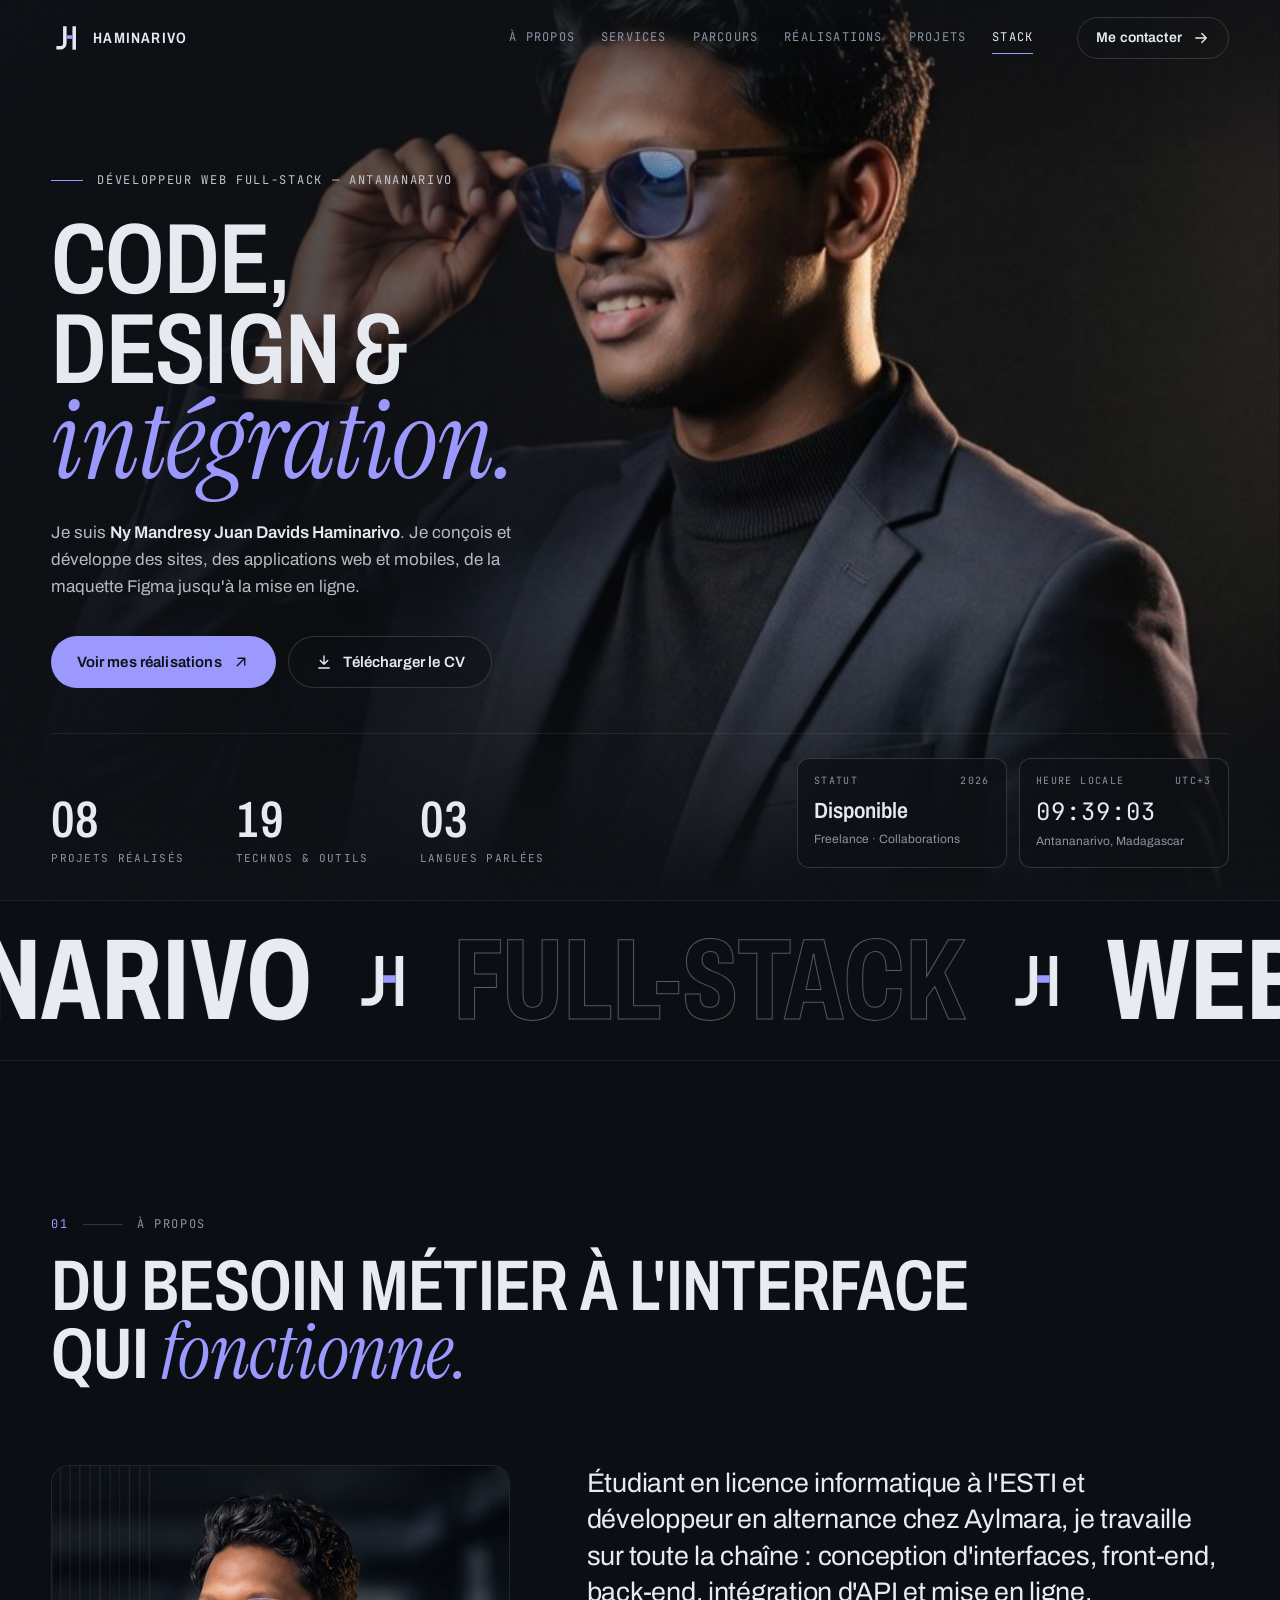
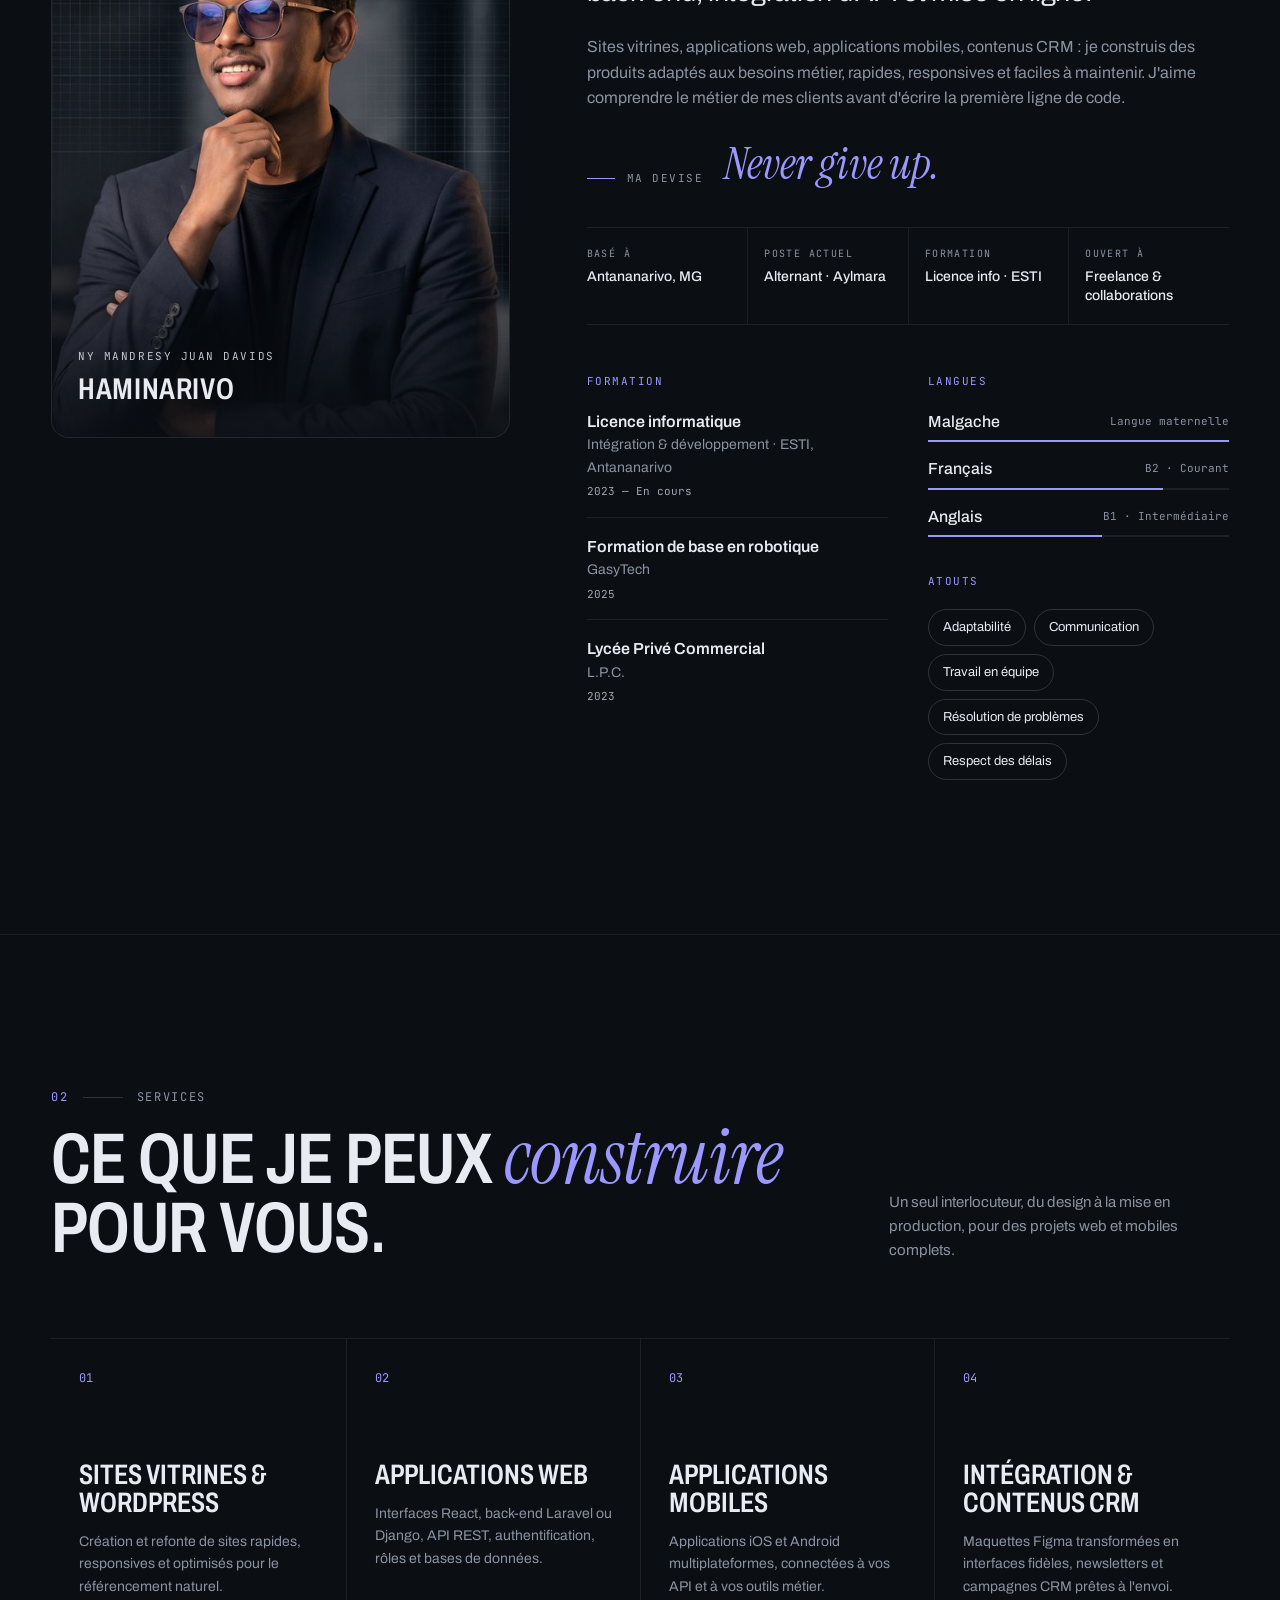
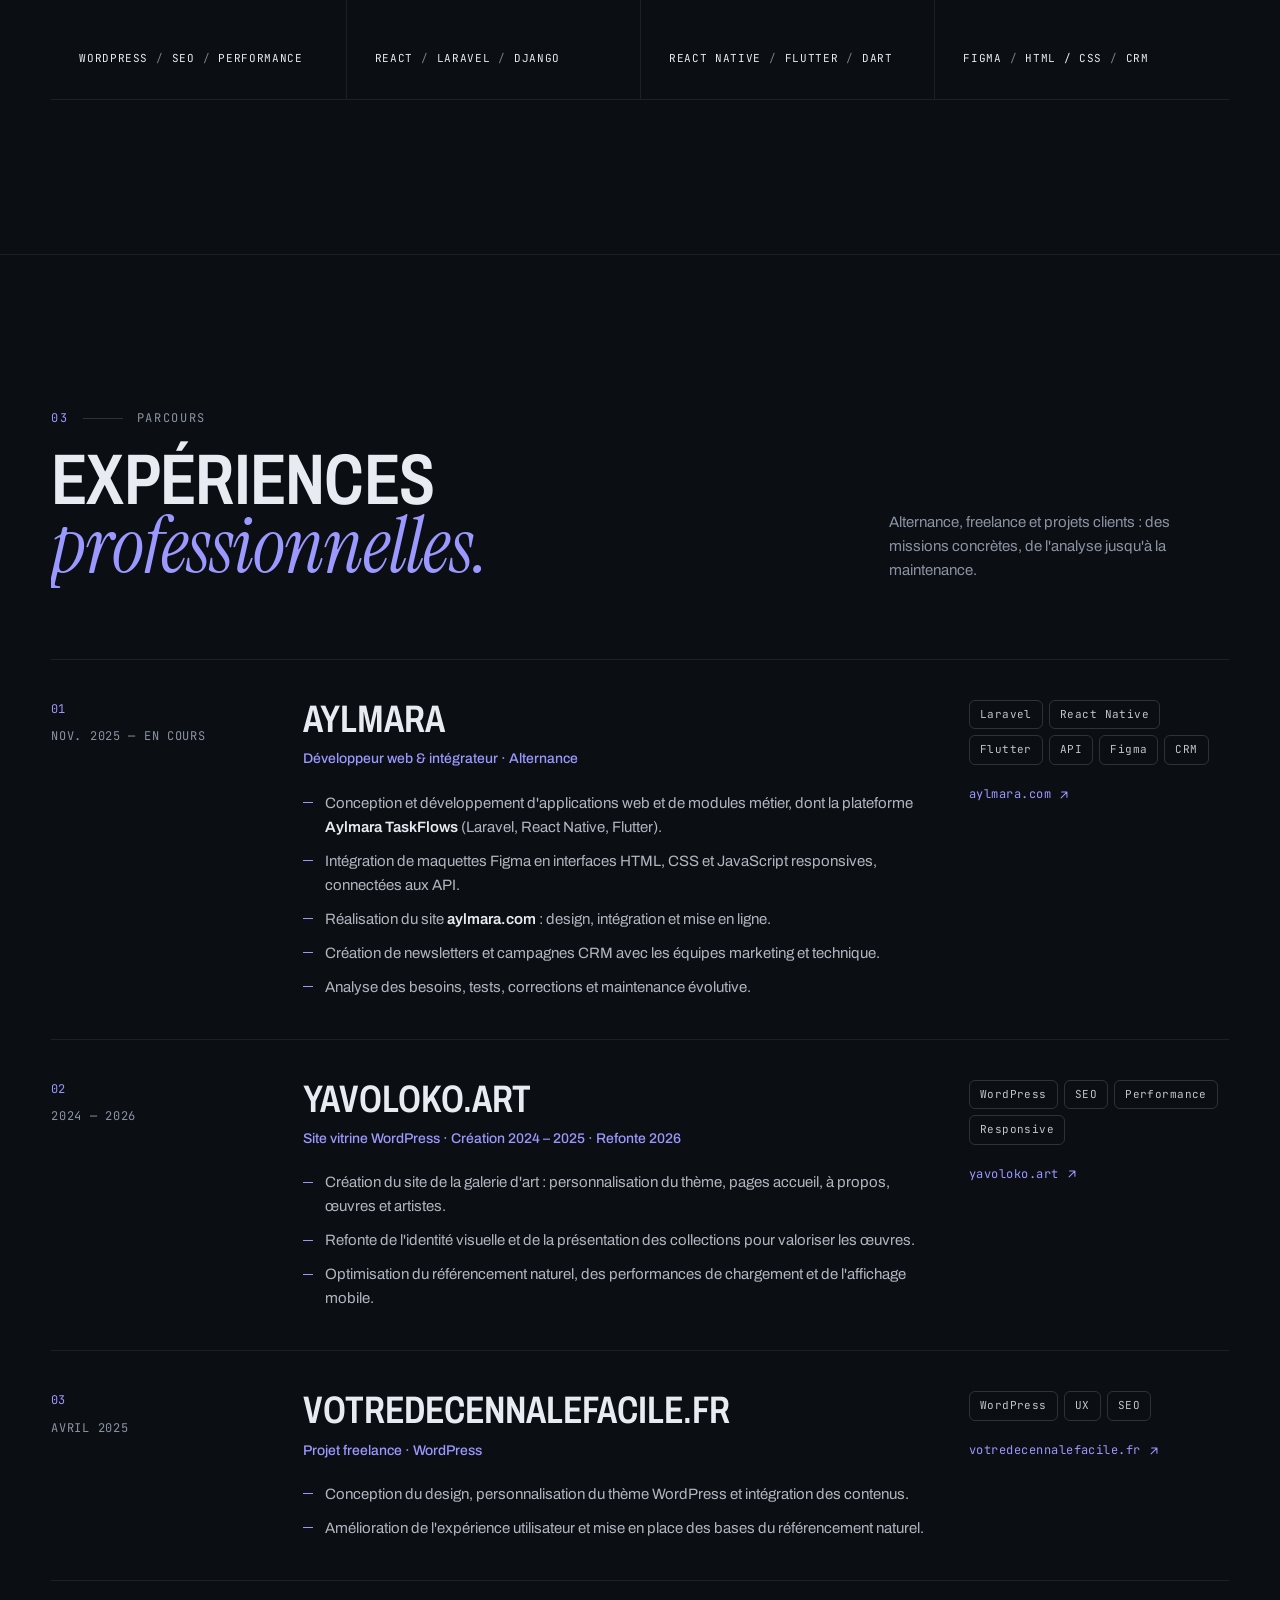
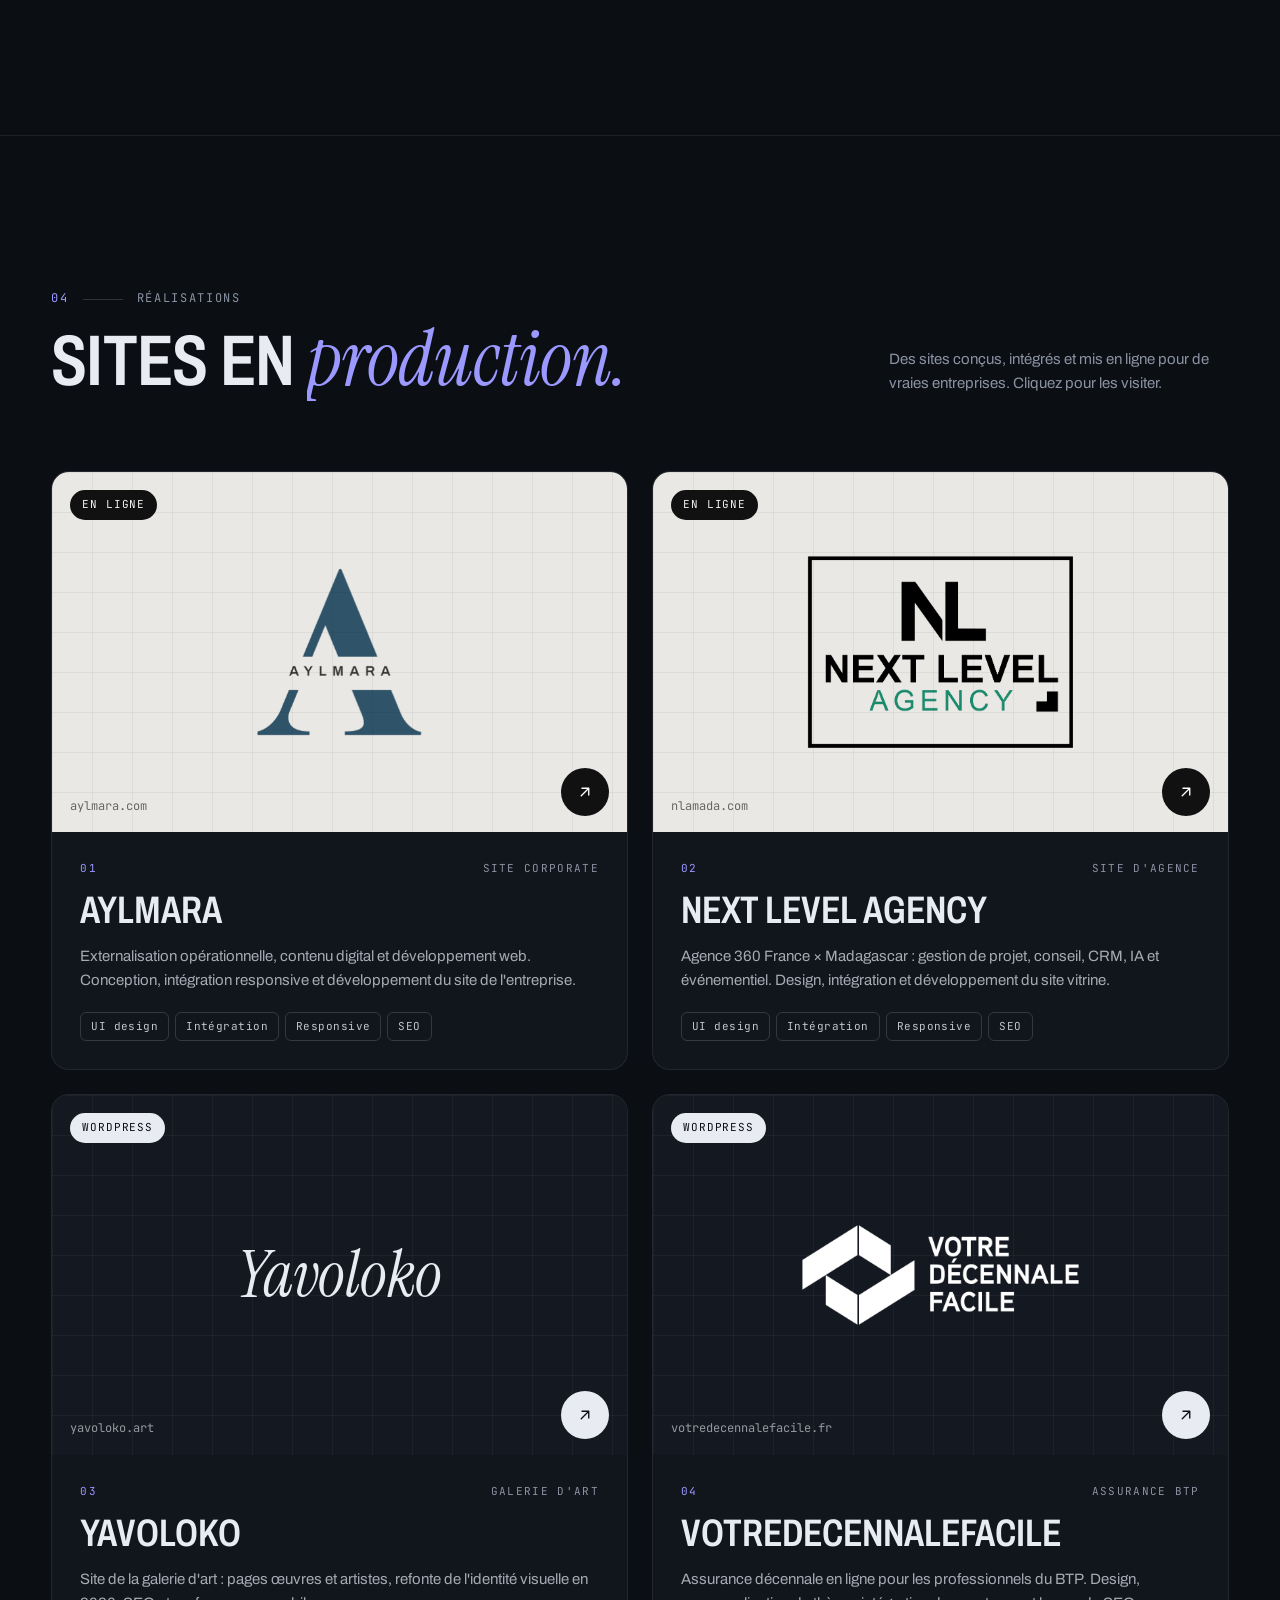
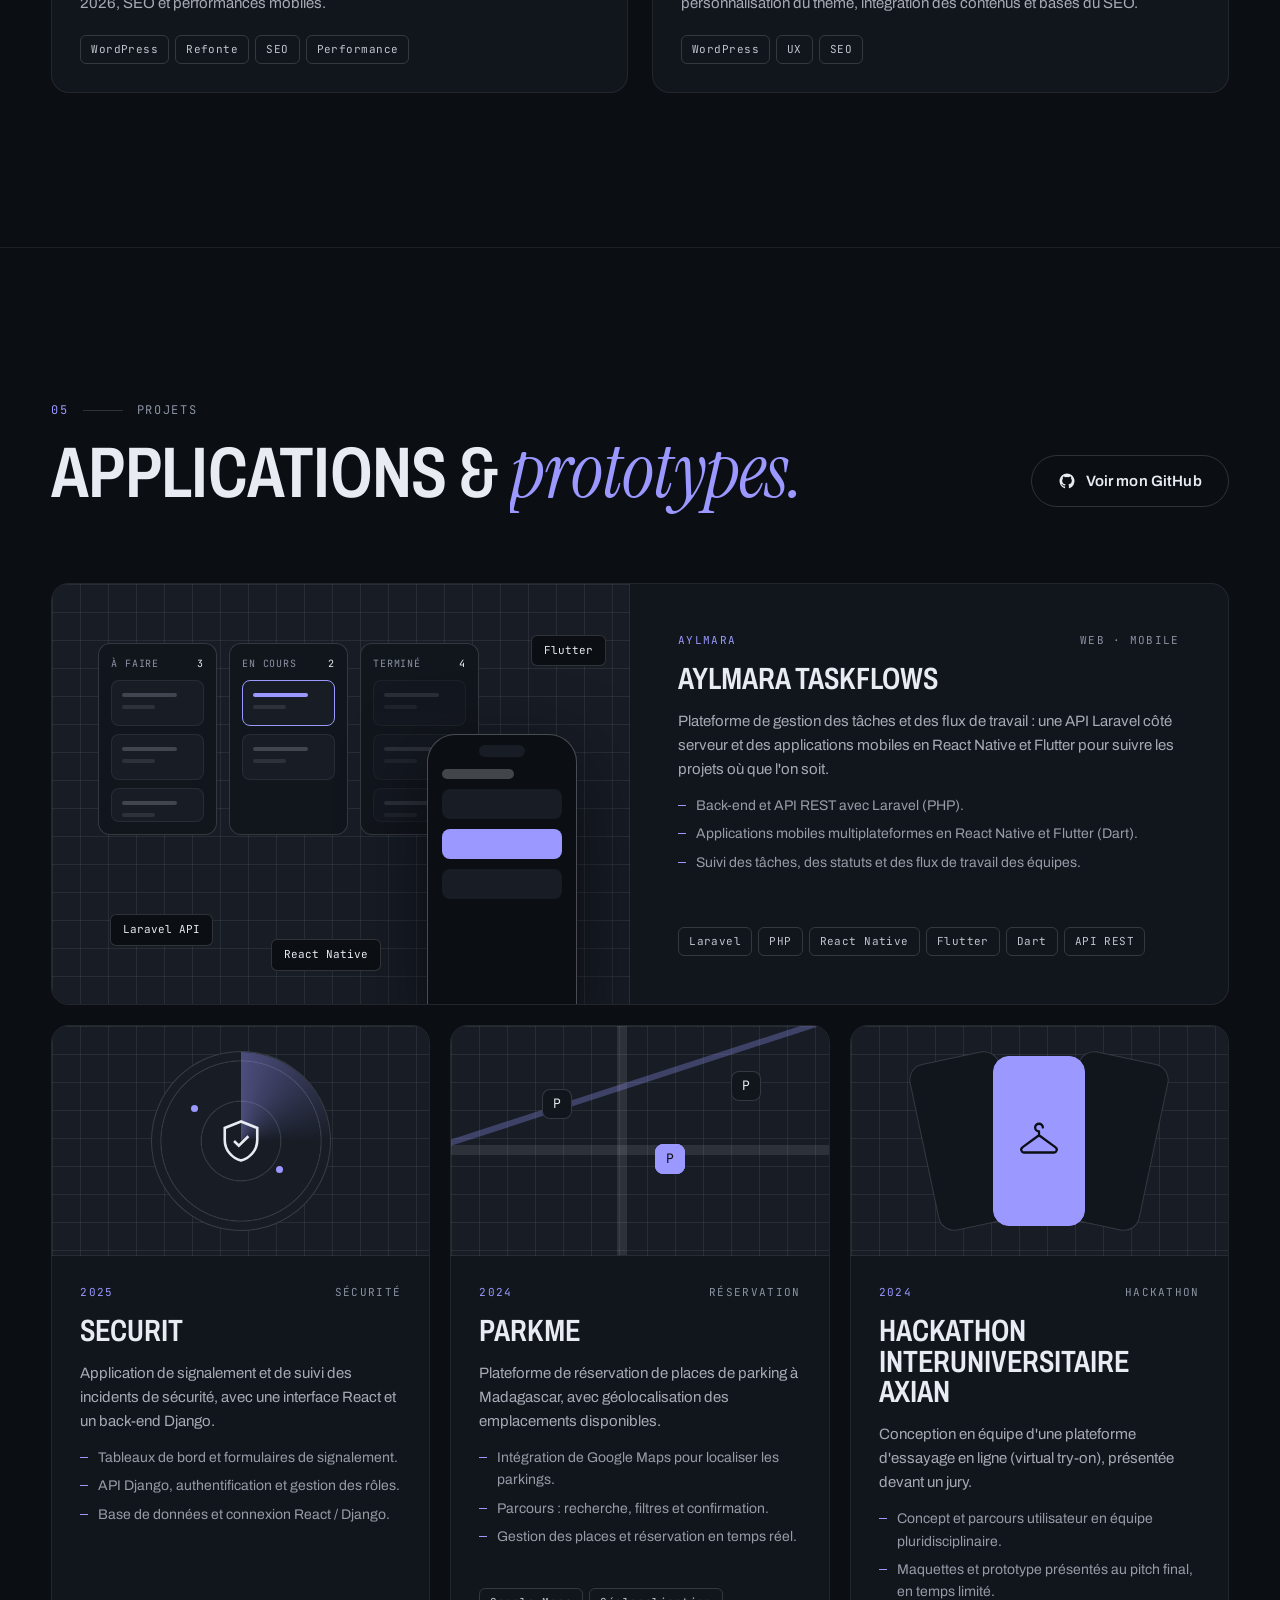
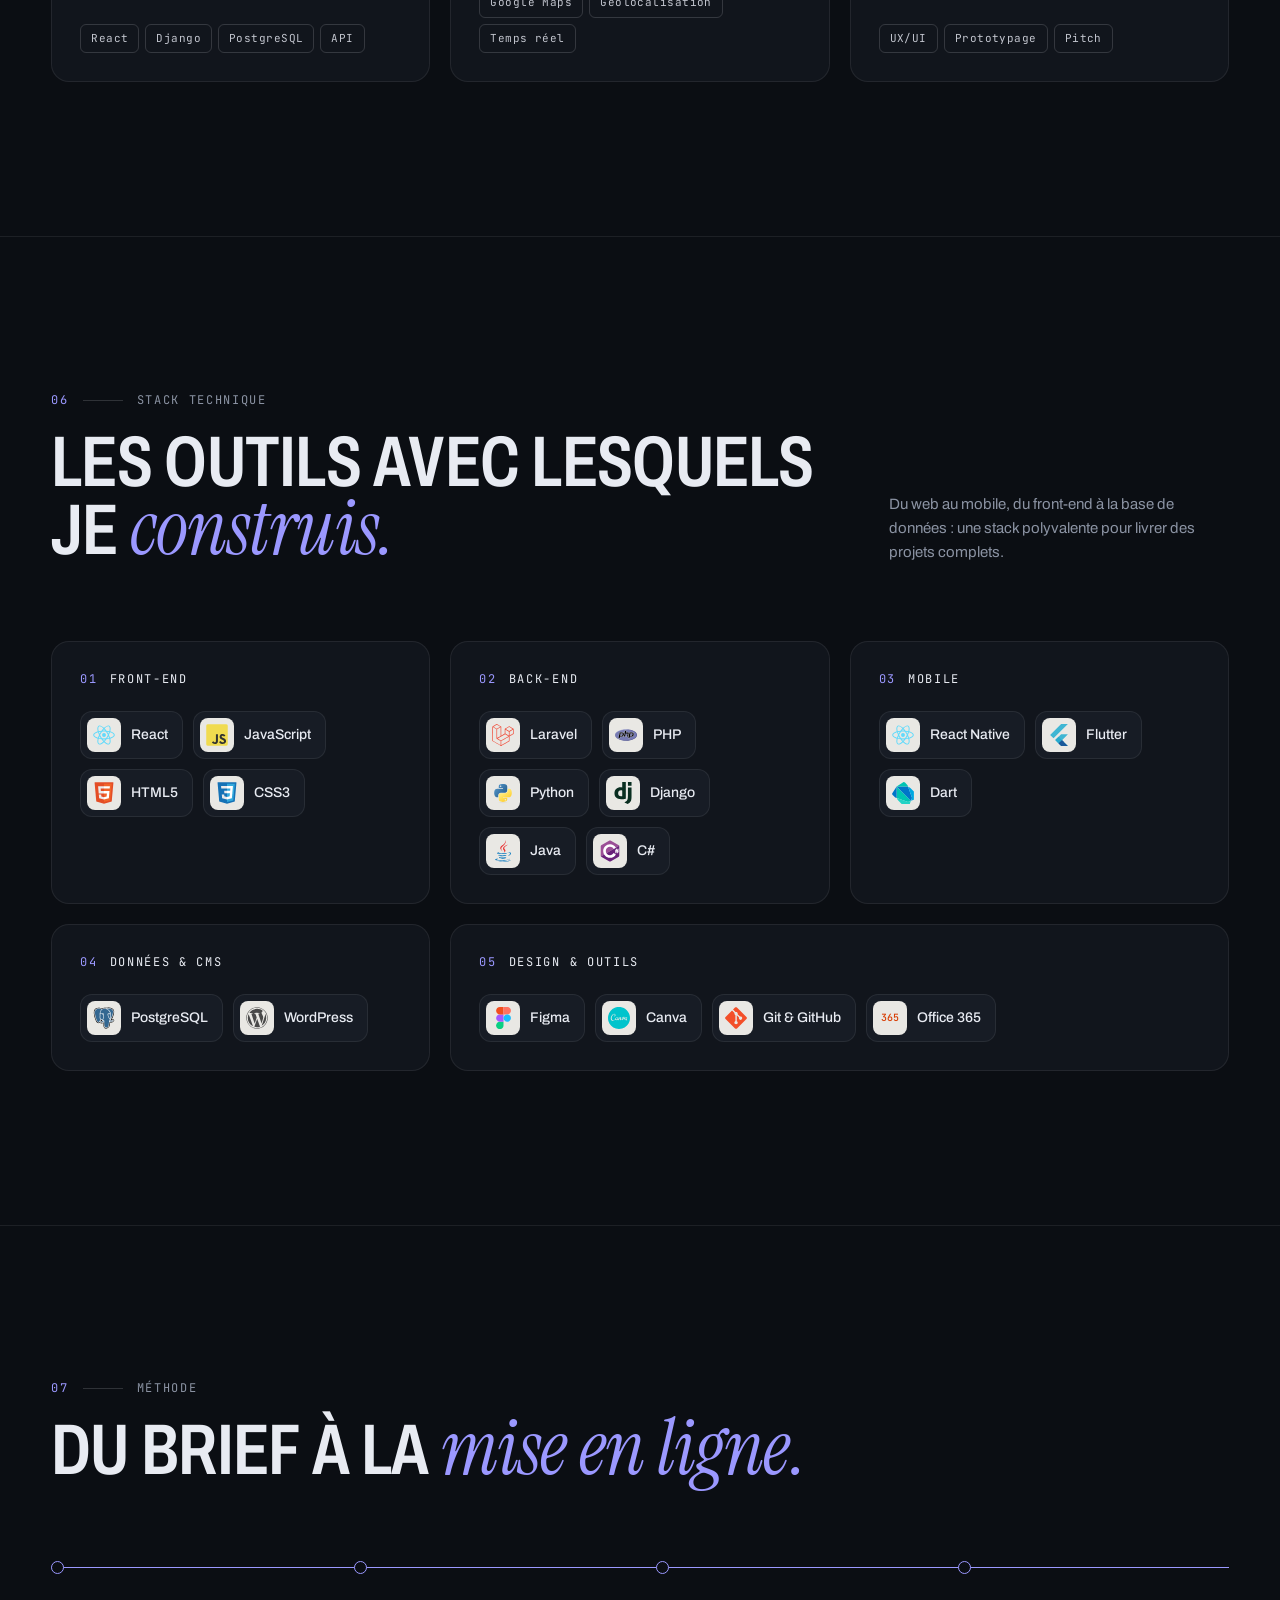
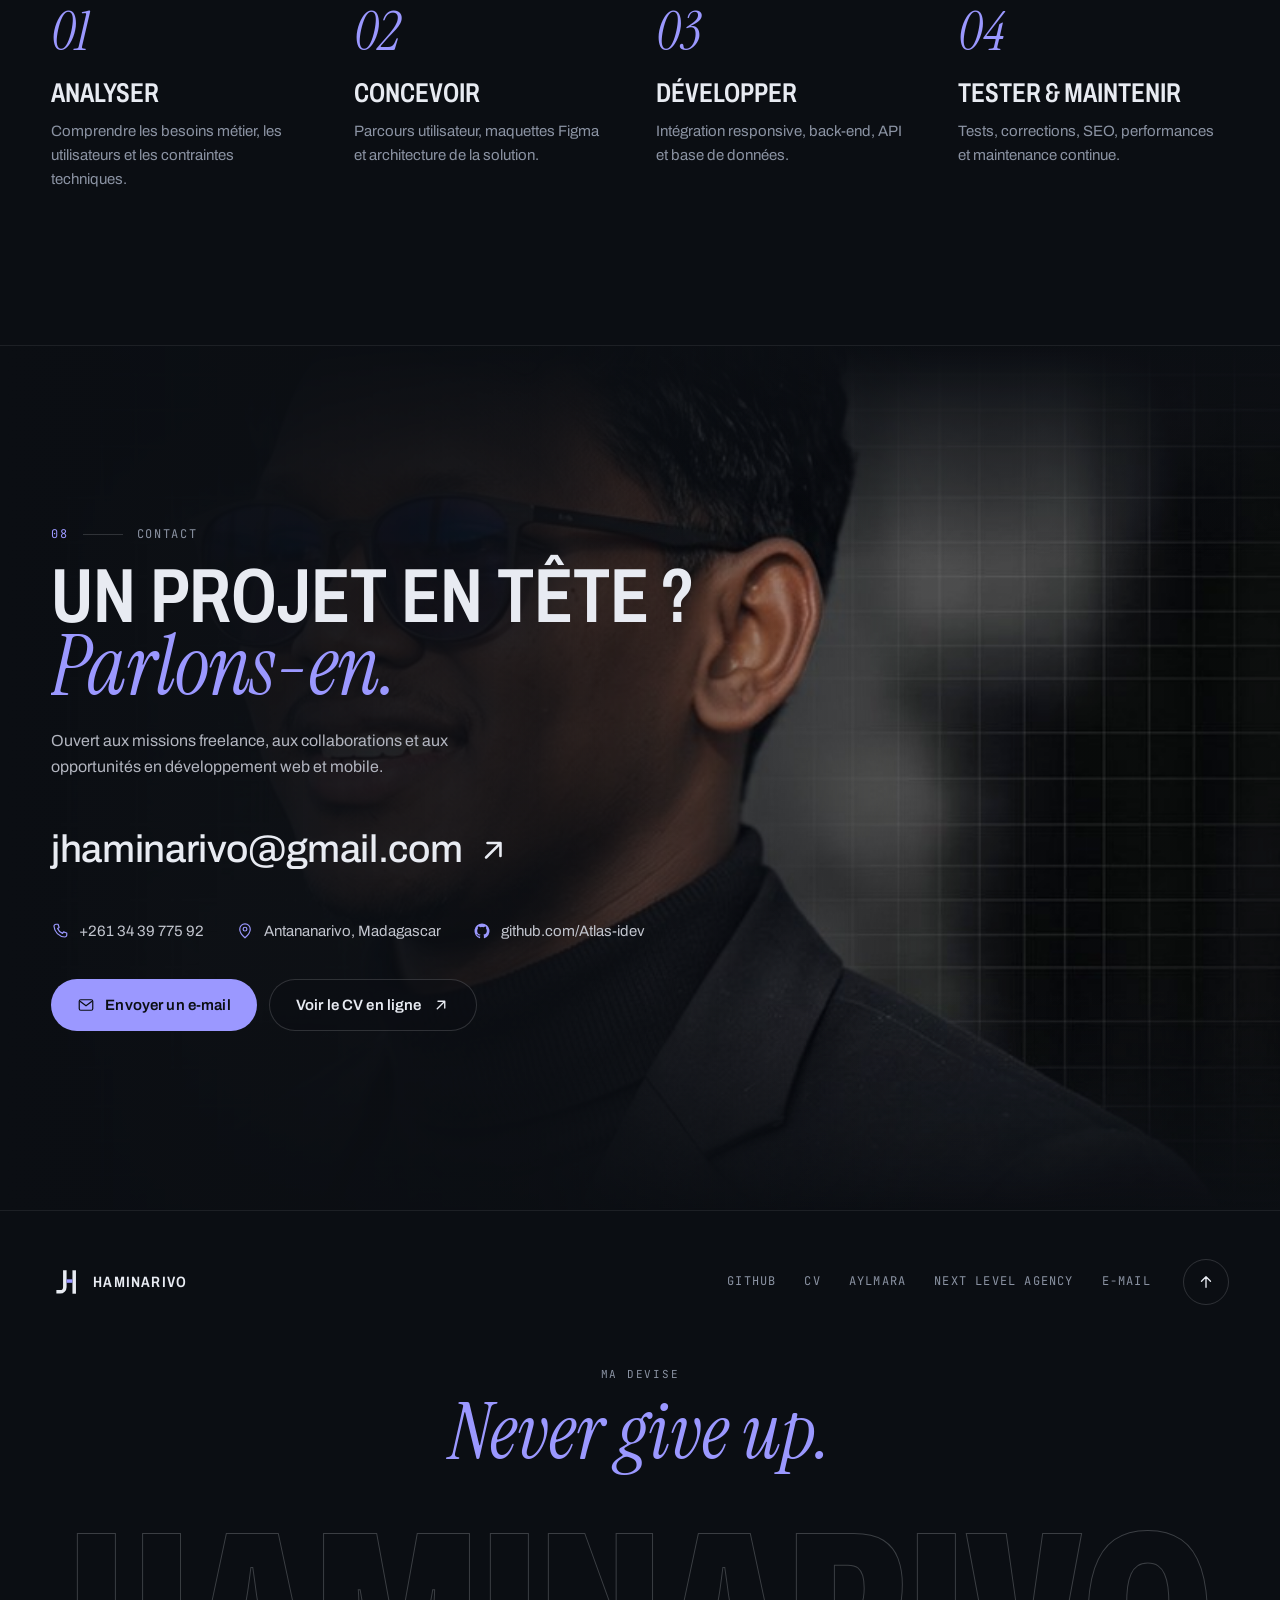
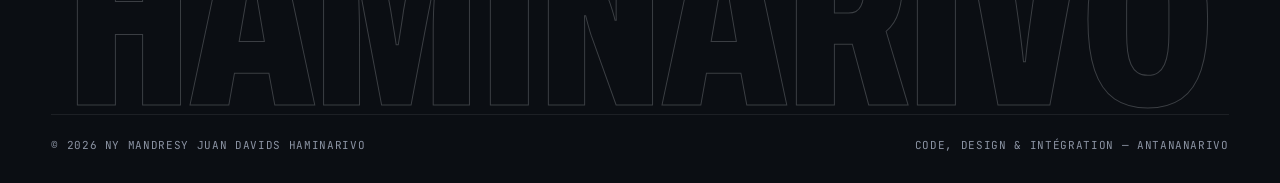
==== commit e7c456b7: "style: photos HD dédiées à la version mobile - Nouvelles photos pour l'accueil et le contact sur mob" ====
--- a/index.html
+++ b/index.html
@@ -26,7 +26,7 @@
 
   <link rel="preload" href="assets/fonts/Archivo-normal-100_900.woff2" as="font" type="font/woff2" crossorigin>
   <link rel="preload" as="image" href="assets/img/hero.jpg" media="(min-width: 801px)">
-  <link rel="preload" as="image" href="assets/img/hero-sm.jpg" media="(max-width: 800px)">
+  <link rel="preload" as="image" href="assets/img/hero-mobile.jpg" imagesrcset="assets/img/hero-mobile-800.jpg 800w, assets/img/hero-mobile.jpg 1200w" imagesizes="100vw" media="(max-width: 800px)">
   <link rel="stylesheet" href="css/fonts.css">
   <link rel="stylesheet" href="css/style.css">
 
@@ -145,7 +145,7 @@
     <section class="hero" id="top">
       <div class="hero__media" aria-hidden="true">
         <picture>
-          <source media="(max-width: 800px)" srcset="assets/img/hero-sm.jpg">
+          <source media="(max-width: 800px)" srcset="assets/img/hero-mobile-800.jpg 800w, assets/img/hero-mobile.jpg 1200w" sizes="100vw" width="1200" height="1184">
           <img src="assets/img/hero.jpg" alt="" fetchpriority="high">
         </picture>
       </div>
@@ -715,7 +715,7 @@
     <section class="contact" id="contact">
       <div class="contact__media" aria-hidden="true">
         <picture>
-          <source media="(max-width: 800px)" srcset="assets/img/contact-sm.jpg">
+          <source media="(max-width: 800px)" srcset="assets/img/contact-mobile-800.jpg 800w, assets/img/contact-mobile.jpg 1200w" sizes="100vw" width="1200" height="1402">
           <img src="assets/img/contact.jpg" alt="" loading="lazy">
         </picture>
       </div>
--- a/css/style.css
+++ b/css/style.css
@@ -1025,22 +1025,26 @@
 }
 
 @media (max-width: 800px) {
-  .hero { padding-bottom: 28px; }
-  .hero__media img { object-position: 78% 20%; }
+  /* Mobile : photo HD en haut, à ses proportions, le texte arrive sous le visage */
+  .hero { padding: 57vw 0 28px; }
+  .hero__media { bottom: auto; aspect-ratio: 1200 / 1184; }
+  .hero__media img { object-position: 50% 0; }
   .hero__media::after {
     background:
-      linear-gradient(0deg, var(--bg) 8%, rgba(11, 14, 19, 0.85) 45%, rgba(11, 14, 19, 0.1) 75%),
-      linear-gradient(180deg, rgba(11, 14, 19, 0.6) 0%, transparent 20%);
+      linear-gradient(0deg, var(--bg) 2%, rgba(11, 14, 19, 0.7) 26%, rgba(11, 14, 19, 0) 52%),
+      linear-gradient(180deg, rgba(11, 14, 19, 0.55) 0%, rgba(11, 14, 19, 0) 16%);
   }
   .hero__bottom { flex-direction: column; align-items: stretch; margin-top: 40px; }
   .hud { display: none; }
   .stats { justify-content: space-between; }
 
-  .contact__media img { object-position: 75% center; }
+  .contact { padding-top: 76vw; }
+  .contact__media { bottom: auto; aspect-ratio: 1200 / 1402; }
+  .contact__media img { object-position: 50% 0; }
   .contact__media::after {
     background:
-      linear-gradient(0deg, var(--bg) 0%, rgba(11, 14, 19, 0.82) 60%, rgba(11, 14, 19, 0.35) 100%),
-      linear-gradient(180deg, var(--bg) 0%, transparent 20%);
+      linear-gradient(0deg, var(--bg) 4%, rgba(11, 14, 19, 0.75) 26%, rgba(11, 14, 19, 0) 50%),
+      linear-gradient(180deg, var(--bg) 0%, rgba(11, 14, 19, 0) 14%);
   }
 }
 
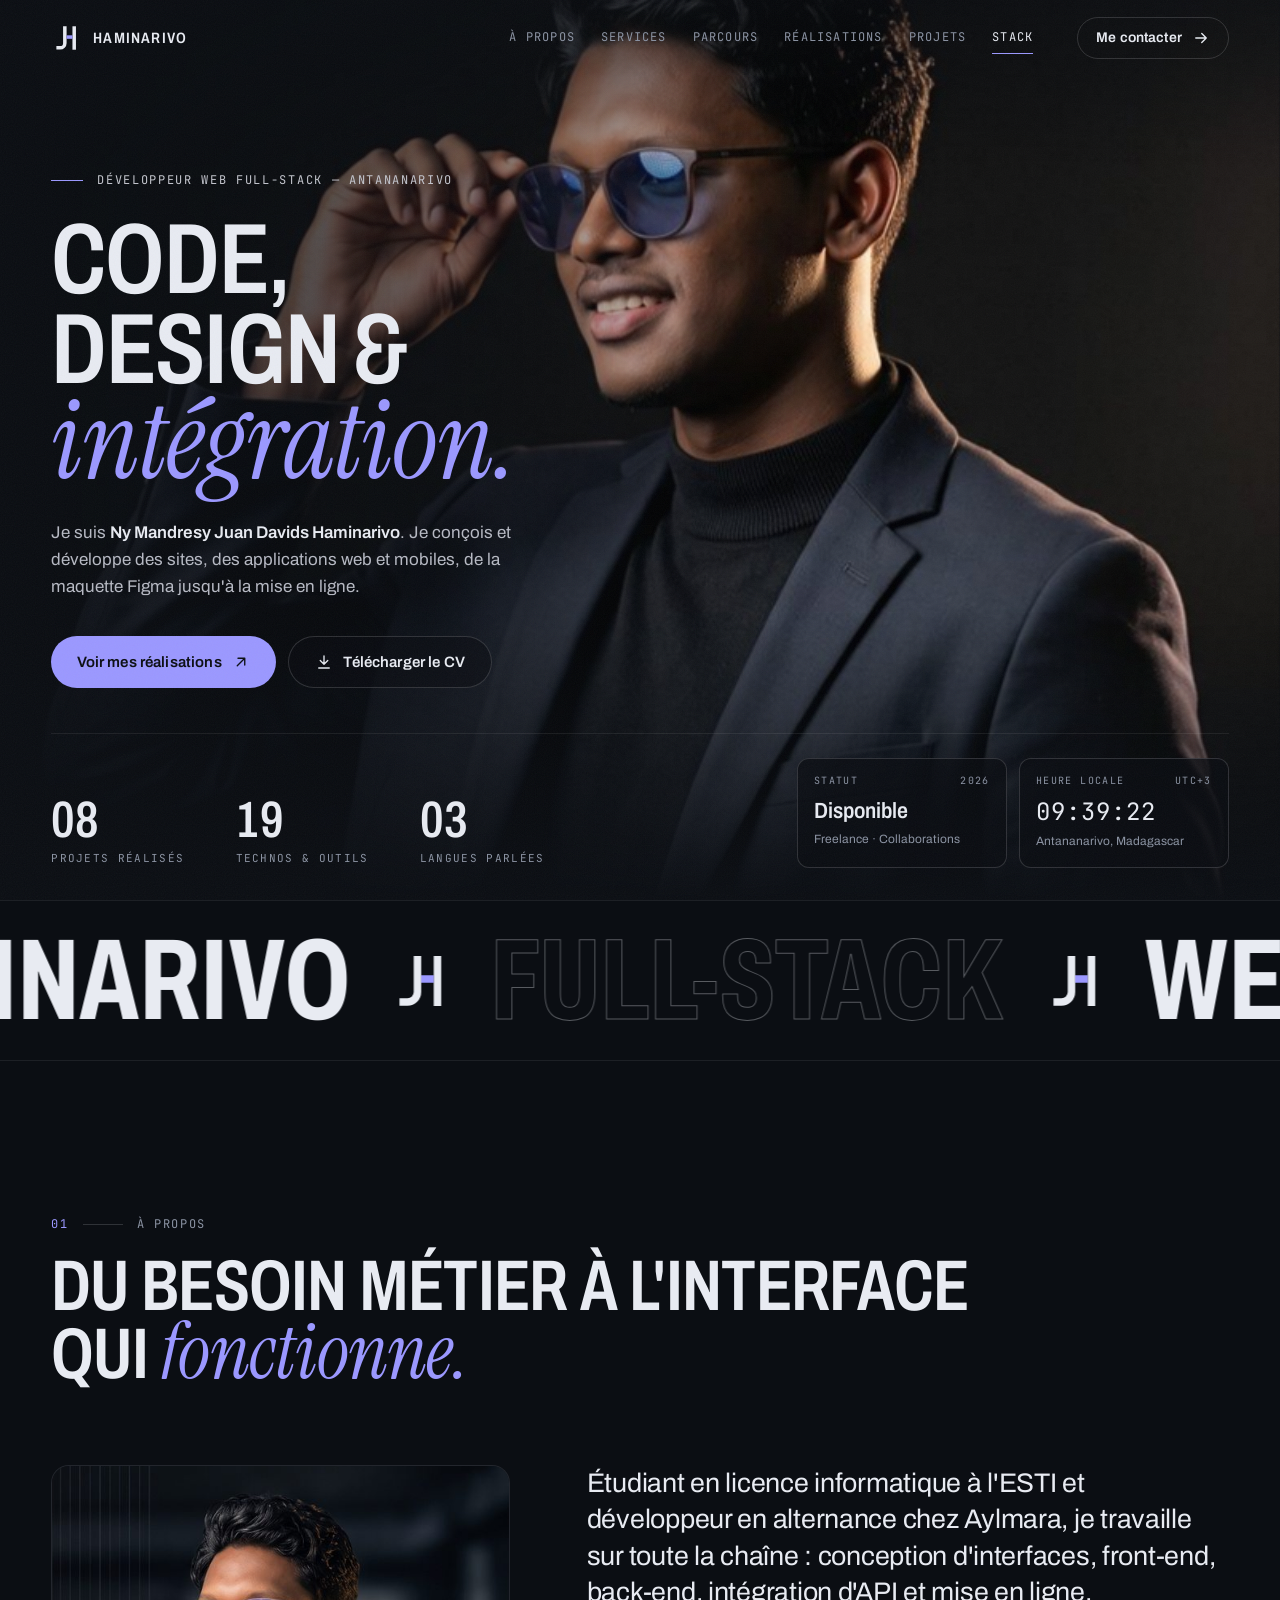
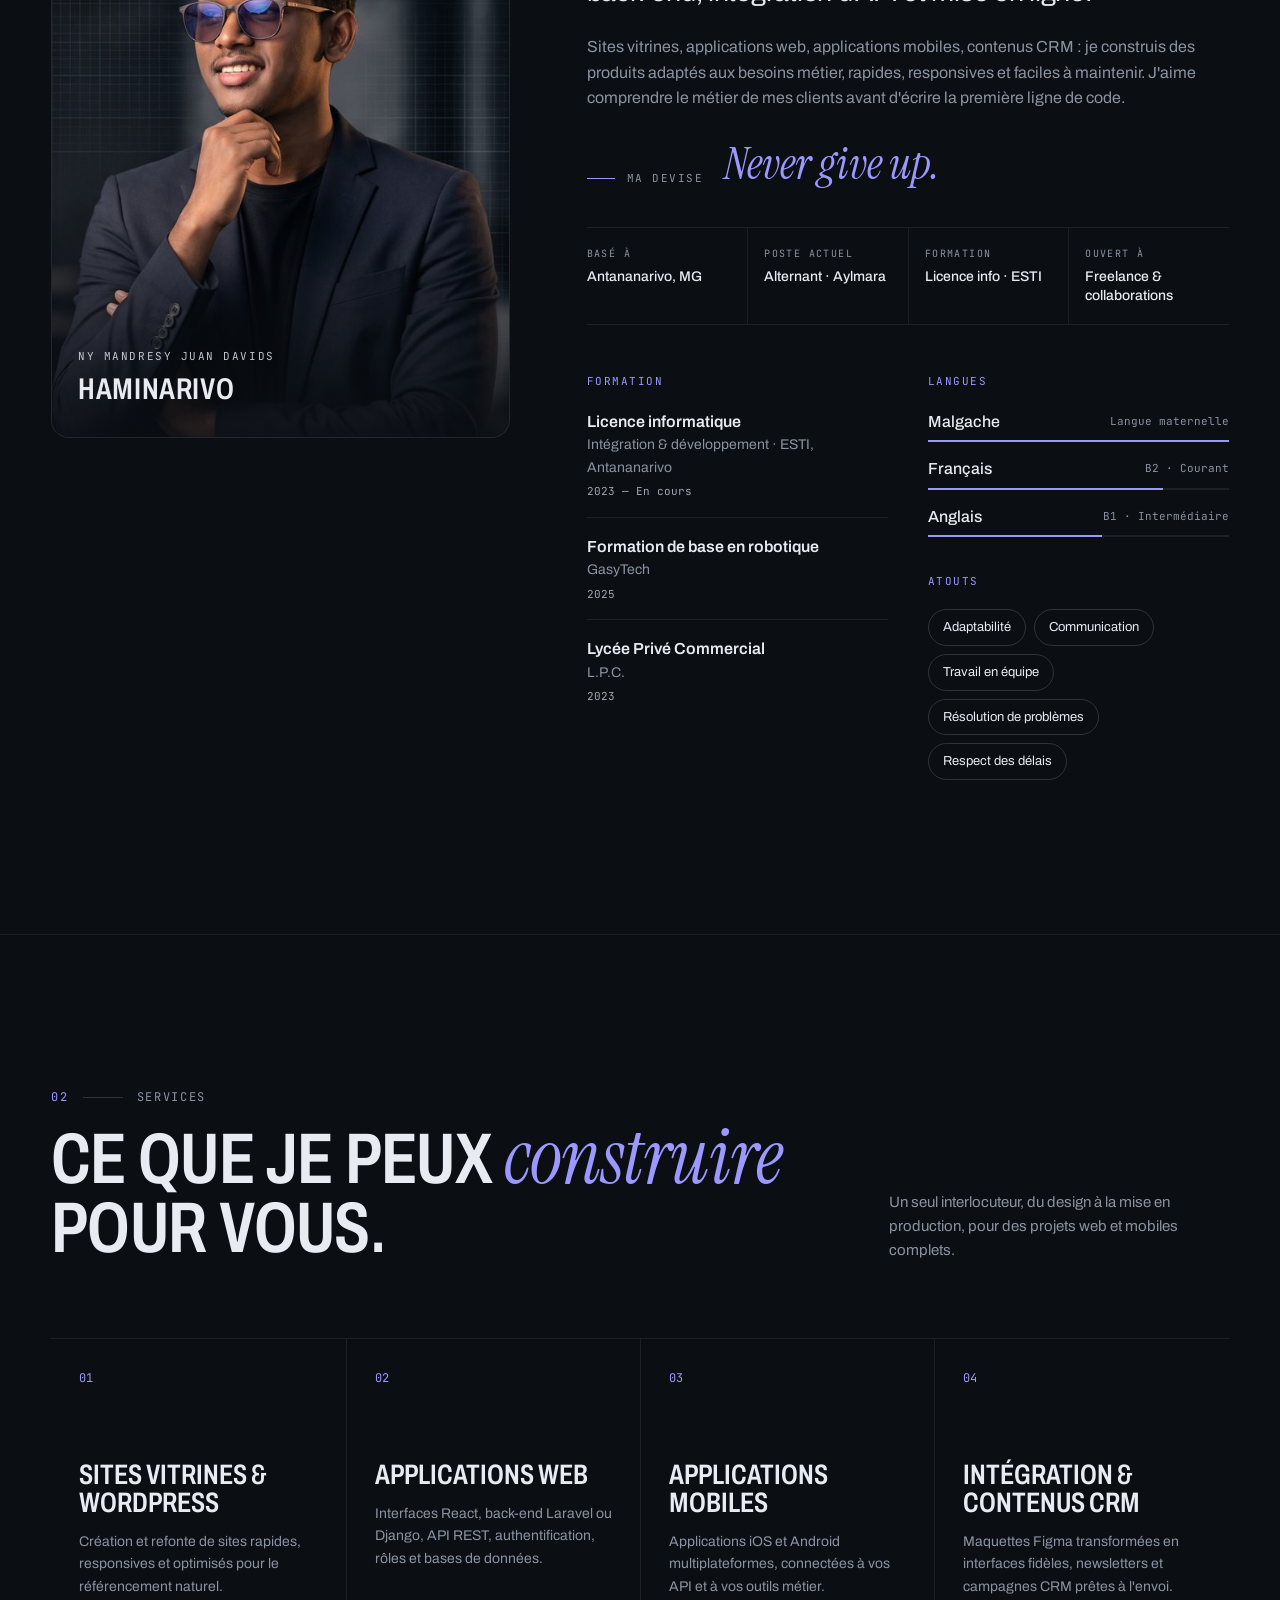
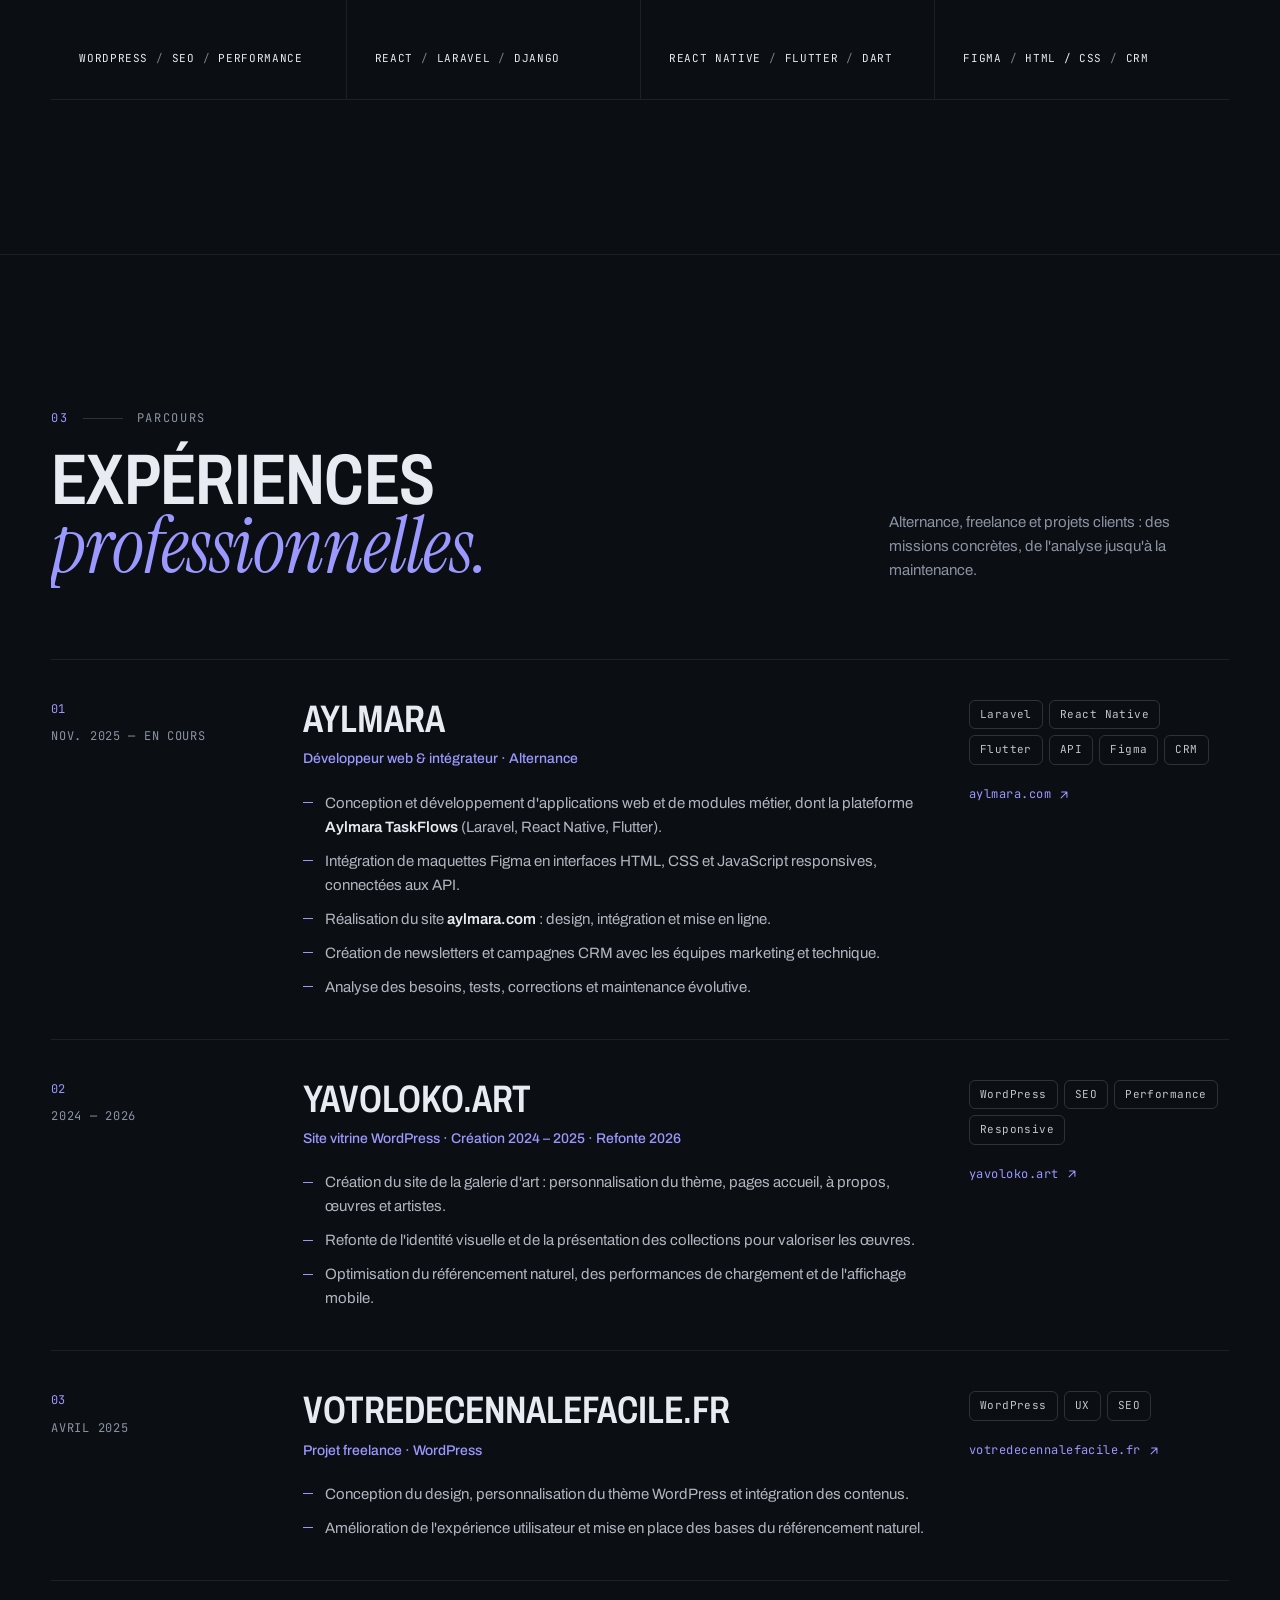
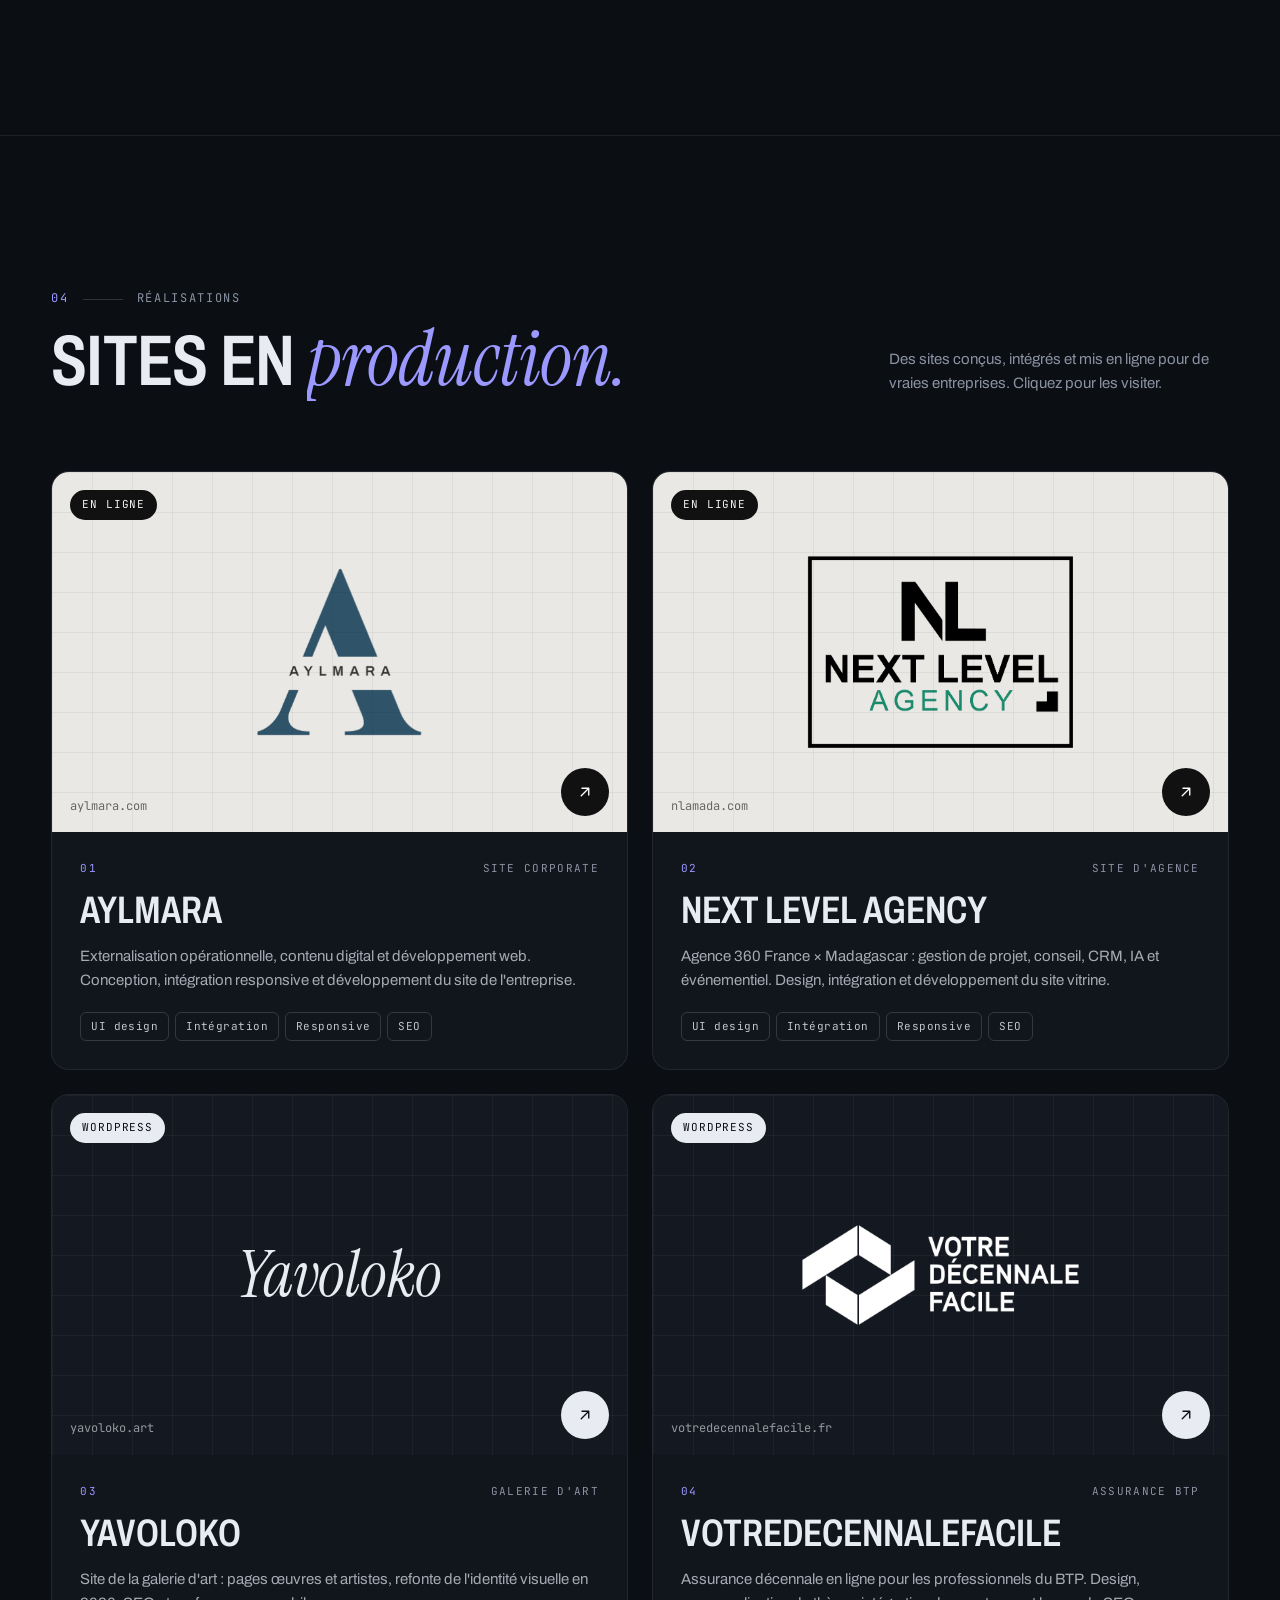
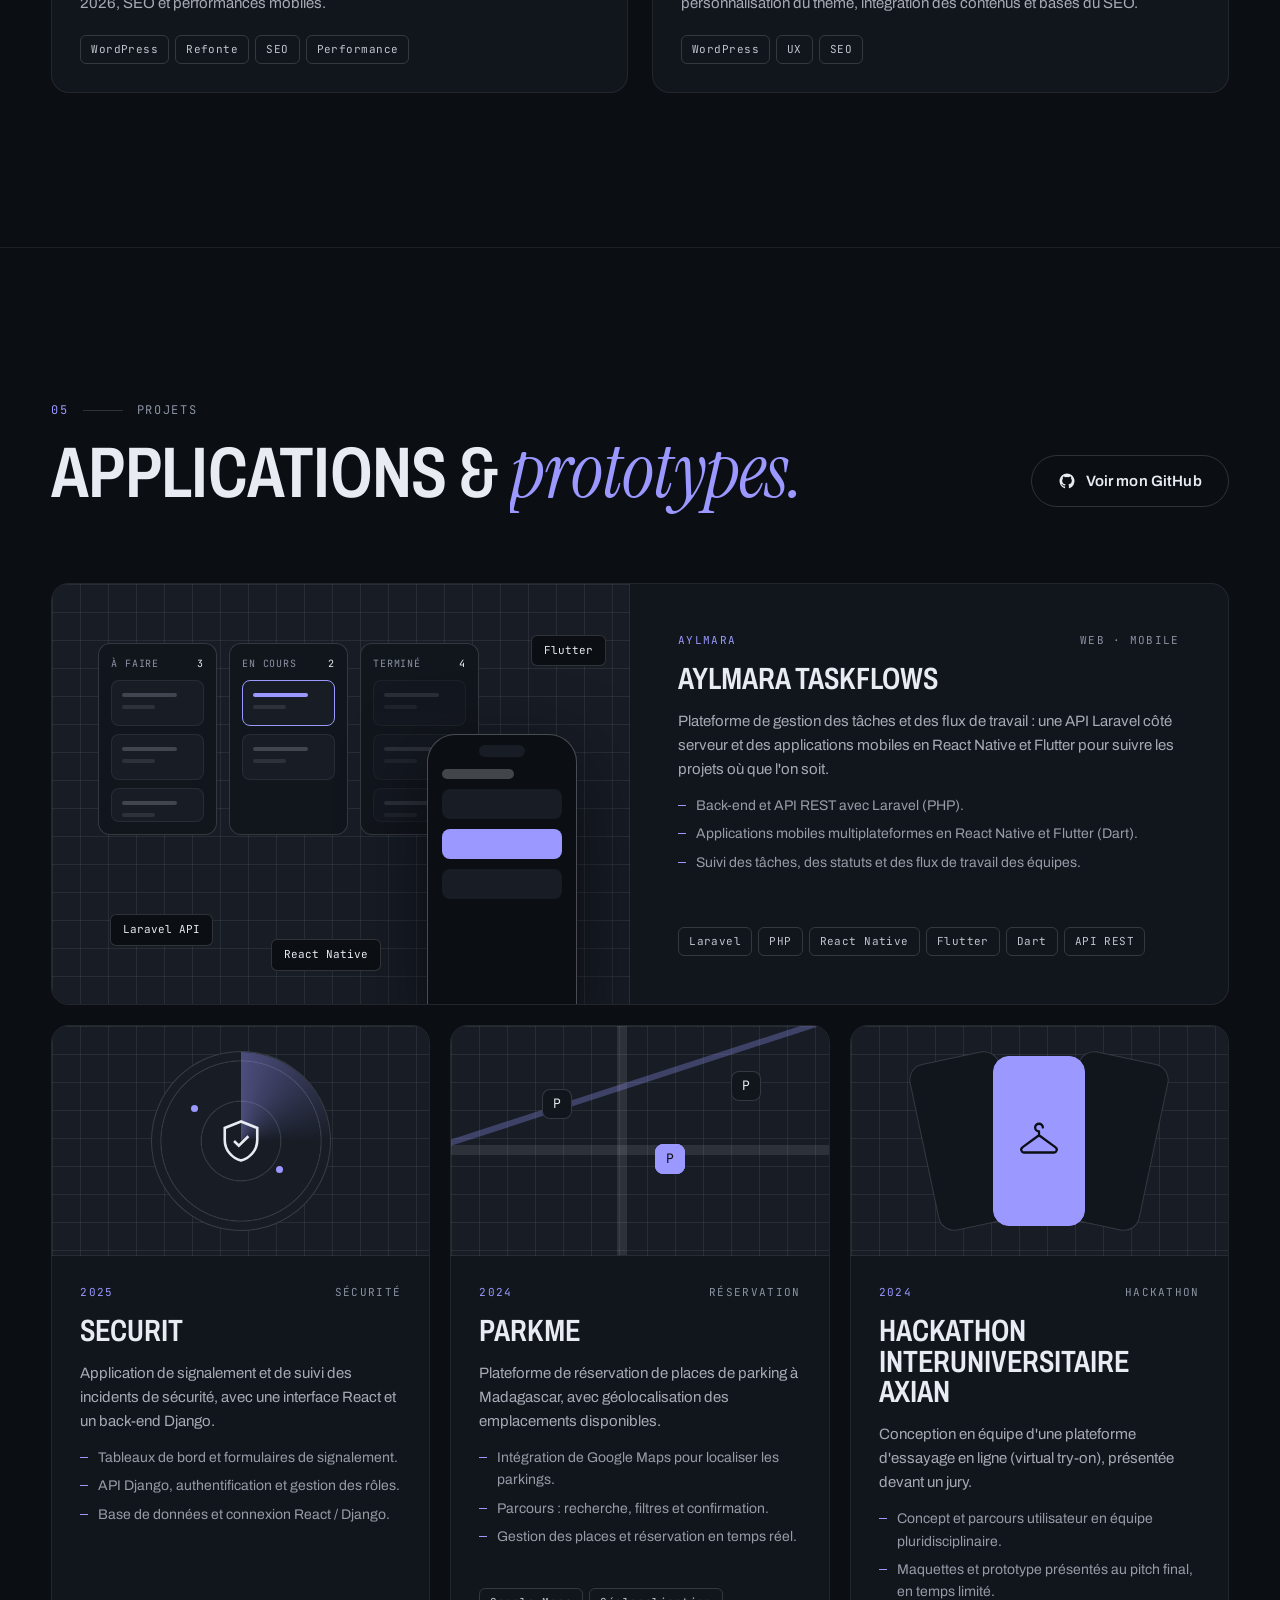
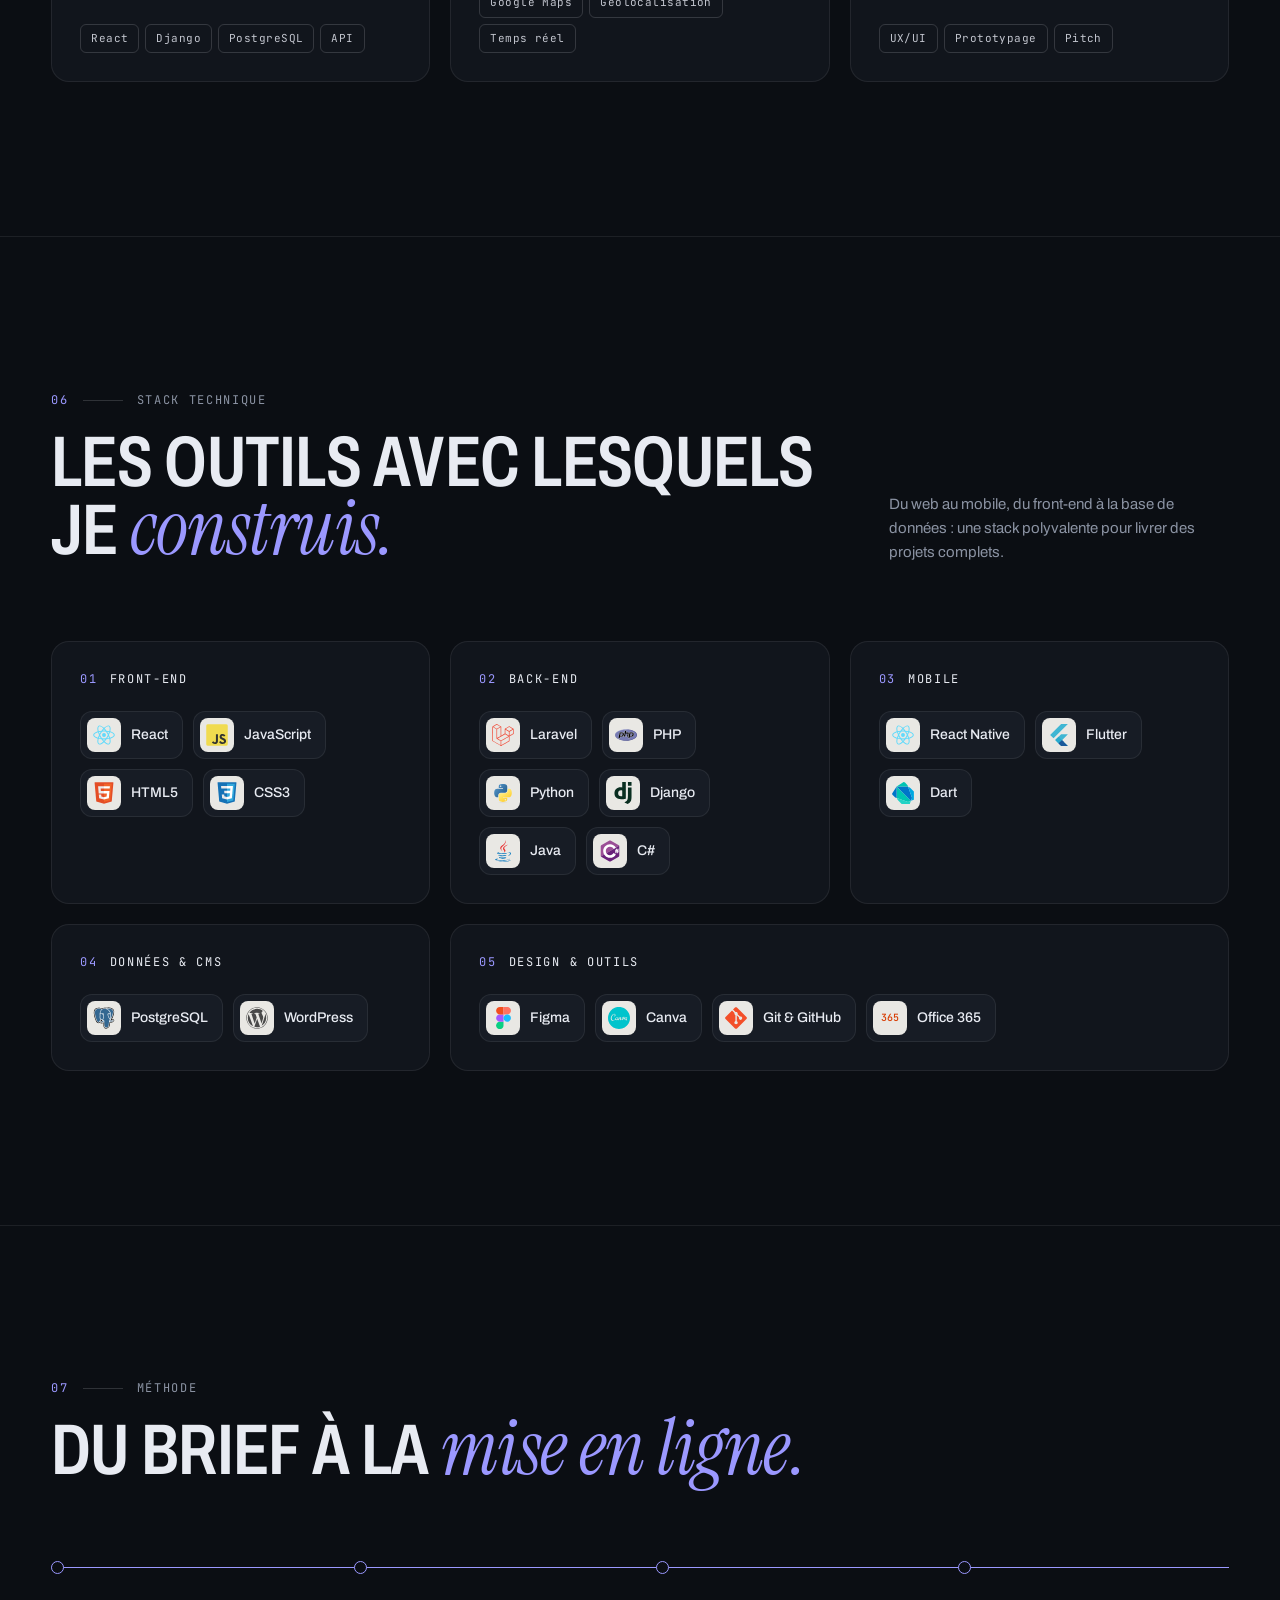
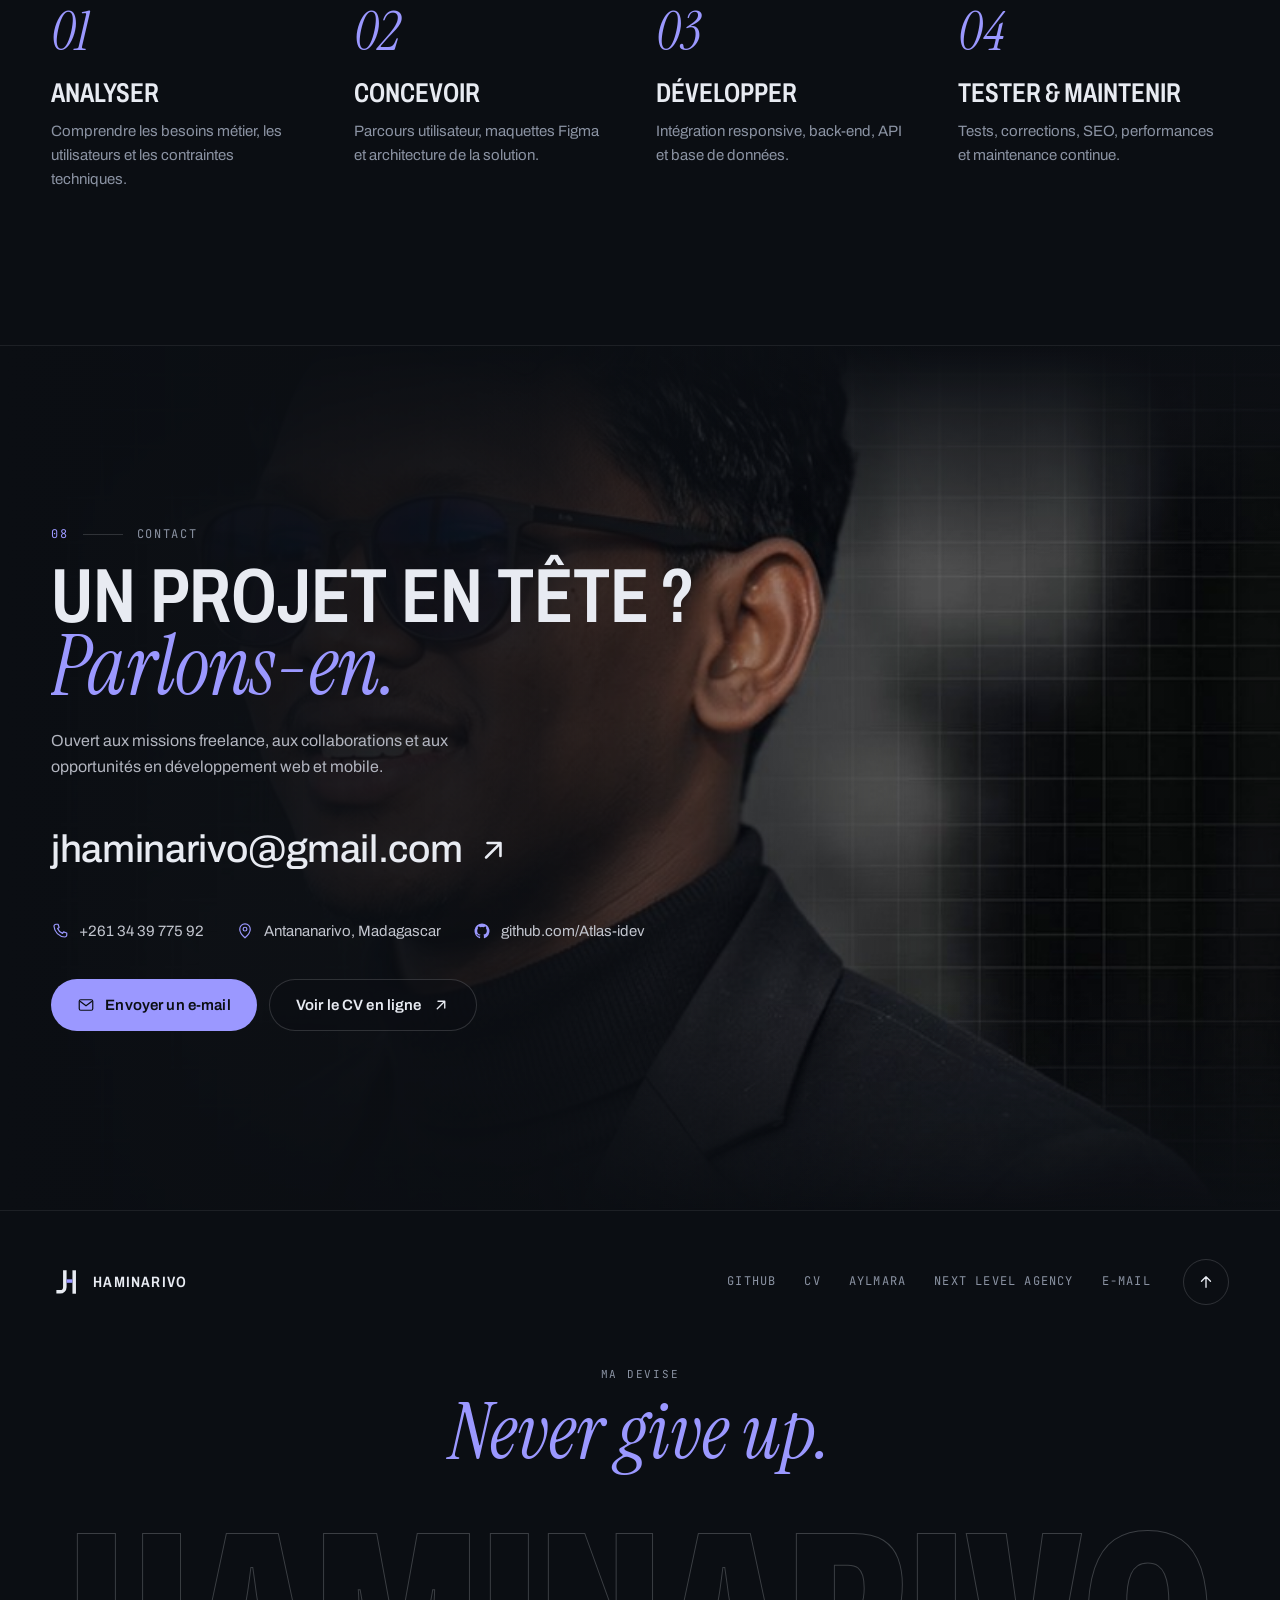
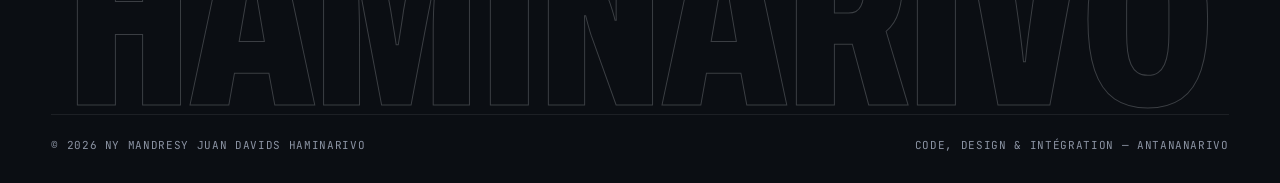
==== commit 399eead0: "fix: mise en page mobile fiable sur iPhone - Le texte démarre sous le visage quelle que soit la haut" ====
--- a/index.html
+++ b/index.html
@@ -1,772 +1,772 @@
-<!DOCTYPE html>
-<html lang="fr" data-theme="indigo">
-<head>
-  <meta charset="UTF-8">
-  <meta name="viewport" content="width=device-width, initial-scale=1">
-  <title>Juan Davids Haminarivo — Développeur web full-stack</title>
-  <meta name="description" content="Portfolio de Ny Mandresy Juan Davids HAMINARIVO, développeur web full-stack à Antananarivo : sites, applications web et mobiles avec React, Laravel, Django, React Native et Flutter.">
-  <meta name="author" content="Ny Mandresy Juan Davids HAMINARIVO">
-  <meta name="theme-color" content="#0b0e13">
-  <link rel="canonical" href="https://atlas-idev.github.io/">
-
-  <meta property="og:type" content="website">
-  <meta property="og:url" content="https://atlas-idev.github.io/">
-  <meta property="og:title" content="Juan Davids Haminarivo — Développeur web full-stack">
-  <meta property="og:description" content="Code, design & intégration. Sites, applications web et mobiles, de la maquette Figma à la mise en ligne.">
-  <meta property="og:image" content="https://atlas-idev.github.io/assets/og-image.jpg">
-  <meta property="og:image:width" content="1200">
-  <meta property="og:image:height" content="630">
-  <meta property="og:locale" content="fr_FR">
-  <meta name="twitter:card" content="summary_large_image">
-
-  <link rel="icon" href="assets/favicon.svg" type="image/svg+xml">
-  <link rel="icon" href="assets/icons/favicon-32.png" sizes="32x32" type="image/png">
-  <link rel="apple-touch-icon" href="assets/icons/apple-touch-icon.png">
-  <link rel="manifest" href="site.webmanifest">
-
-  <link rel="preload" href="assets/fonts/Archivo-normal-100_900.woff2" as="font" type="font/woff2" crossorigin>
-  <link rel="preload" as="image" href="assets/img/hero.jpg" media="(min-width: 801px)">
-  <link rel="preload" as="image" href="assets/img/hero-mobile.jpg" imagesrcset="assets/img/hero-mobile-800.jpg 800w, assets/img/hero-mobile.jpg 1200w" imagesizes="100vw" media="(max-width: 800px)">
-  <link rel="stylesheet" href="css/fonts.css">
-  <link rel="stylesheet" href="css/style.css">
-
-  <script>
-    (function (d) {
-      var c = d.classList;
-      c.add("js");
-      var seen = false;
-      try { seen = sessionStorage.getItem("jh-loaded") === "1"; } catch (e) {}
-      if (seen || location.hash.length > 1 || window.matchMedia("(prefers-reduced-motion: reduce)").matches) c.add("no-loader", "is-ready");
-      setTimeout(function () { c.add("is-ready"); }, 4000);
-    })(document.documentElement);
-  </script>
-
-  <script type="application/ld+json">
-  {
-    "@context": "https://schema.org",
-    "@type": "Person",
-    "name": "Ny Mandresy Juan Davids HAMINARIVO",
-    "jobTitle": "Développeur web full-stack",
-    "email": "mailto:jhaminarivo@gmail.com",
-    "telephone": "+261343977592",
-    "address": { "@type": "PostalAddress", "addressLocality": "Antananarivo", "addressCountry": "MG" },
-    "alumniOf": "ESTI Antananarivo",
-    "worksFor": { "@type": "Organization", "name": "Aylmara", "url": "https://aylmara.com" },
-    "sameAs": ["https://github.com/Atlas-idev"],
-    "knowsAbout": ["React", "JavaScript", "Laravel", "PHP", "Django", "Python", "React Native", "Flutter", "WordPress", "PostgreSQL", "Figma"]
-  }
-  </script>
-</head>
-<body>
-
-  <!-- Icônes SVG réutilisables -->
-  <svg width="0" height="0" style="position:absolute" aria-hidden="true">
-    <symbol id="logo" viewBox="0 0 64 64">
-      <g fill="none" stroke-width="7.5" transform="translate(3.5 -1)">
-        <path d="M26 8V44a10 10 0 0 1-10 10H8" stroke="currentColor"/>
-        <path d="M46 8V58" stroke="currentColor"/>
-        <path d="M29.75 31H42.25" style="stroke: var(--accent)"/>
-      </g>
-    </symbol>
-    <symbol id="i-arrow-ur" viewBox="0 0 24 24"><path d="M7 17 17 7M8 7h9v9" fill="none" stroke="currentColor" stroke-width="1.8" stroke-linecap="round" stroke-linejoin="round"/></symbol>
-    <symbol id="i-arrow-r" viewBox="0 0 24 24"><path d="M5 12h14M13 6l6 6-6 6" fill="none" stroke="currentColor" stroke-width="1.8" stroke-linecap="round" stroke-linejoin="round"/></symbol>
-    <symbol id="i-arrow-up" viewBox="0 0 24 24"><path d="M12 19V5M6 11l6-6 6 6" fill="none" stroke="currentColor" stroke-width="1.8" stroke-linecap="round" stroke-linejoin="round"/></symbol>
-    <symbol id="i-download" viewBox="0 0 24 24"><path d="M12 4v11M7 10l5 5 5-5M5 20h14" fill="none" stroke="currentColor" stroke-width="1.8" stroke-linecap="round" stroke-linejoin="round"/></symbol>
-    <symbol id="i-mail" viewBox="0 0 24 24"><rect x="3" y="5" width="18" height="14" rx="2" fill="none" stroke="currentColor" stroke-width="1.6"/><path d="m4 7 8 6 8-6" fill="none" stroke="currentColor" stroke-width="1.6"/></symbol>
-    <symbol id="i-phone" viewBox="0 0 24 24"><path d="M6.6 3h2.8l1.4 4.2-2 1.4a12 12 0 0 0 6.6 6.6l1.4-2 4.2 1.4v2.8A2.6 2.6 0 0 1 18.4 20 15.4 15.4 0 0 1 4 5.6 2.6 2.6 0 0 1 6.6 3Z" fill="none" stroke="currentColor" stroke-width="1.6" stroke-linejoin="round"/></symbol>
-    <symbol id="i-pin" viewBox="0 0 24 24"><path d="M12 21s-7-6.2-7-11.5a7 7 0 0 1 14 0C19 14.8 12 21 12 21Z" fill="none" stroke="currentColor" stroke-width="1.6"/><circle cx="12" cy="9.5" r="2.5" fill="none" stroke="currentColor" stroke-width="1.6"/></symbol>
-    <symbol id="i-github" viewBox="0 0 24 24"><path fill="currentColor" d="M12 2a10 10 0 0 0-3.2 19.5c.5.1.7-.2.7-.5v-1.7c-2.8.6-3.4-1.2-3.4-1.2-.4-1.2-1.1-1.5-1.1-1.5-.9-.6.1-.6.1-.6 1 .1 1.5 1 1.5 1 .9 1.5 2.4 1.1 3 .8.1-.6.3-1.1.6-1.3-2.2-.3-4.6-1.1-4.6-5 0-1.1.4-2 1-2.7-.1-.3-.4-1.3.1-2.7 0 0 .8-.3 2.8 1a9.6 9.6 0 0 1 5 0c1.9-1.3 2.8-1 2.8-1 .5 1.4.2 2.4.1 2.7.6.7 1 1.6 1 2.7 0 3.9-2.4 4.7-4.6 5 .4.3.7.9.7 1.9V21c0 .3.2.6.7.5A10 10 0 0 0 12 2Z"/></symbol>
-  </svg>
-
-  <!-- Écran de chargement -->
-  <div class="loader" aria-hidden="true">
-    <div class="loader__center">
-      <svg class="loader__mark" viewBox="0 0 64 64">
-        <g fill="none" stroke-width="7.5" transform="translate(3.5 -1)">
-          <path d="M26 8V44a10 10 0 0 1-10 10H8" pathLength="1"/>
-          <path d="M46 8V58" pathLength="1"/>
-          <path d="M29.75 31H42.25" pathLength="1" class="loader__bar"/>
-        </g>
-      </svg>
-    </div>
-    <div class="loader__foot">
-      <span>Juan Davids Haminarivo — Never give up</span>
-      <span class="loader__count" data-loader-count>000</span>
-    </div>
-  </div>
-
-  <div class="progress" aria-hidden="true"><span></span></div>
-
-  <a class="skip-link" href="#main">Aller au contenu</a>
-
-  <!-- ============ NAVIGATION ============ -->
-  <header class="nav" id="nav">
-    <div class="container nav__inner">
-      <a href="#top" class="brand" aria-label="Haminarivo, retour en haut de page">
-        <svg class="brand__mark" aria-hidden="true"><use href="#logo"/></svg>
-        <span class="brand__name">Haminarivo</span>
-      </a>
-
-      <nav class="nav__links" aria-label="Navigation principale">
-        <a href="#about">À propos</a>
-        <a href="#services">Services</a>
-        <a href="#experience">Parcours</a>
-        <a href="#work">Réalisations</a>
-        <a href="#projects">Projets</a>
-        <a href="#stack">Stack</a>
-      </nav>
-
-      <a href="#contact" class="btn btn--outline btn--sm nav__cta" data-magnetic>
-        Me contacter <svg class="ico"><use href="#i-arrow-r"/></svg>
-      </a>
-
-      <button class="nav__toggle" type="button" aria-expanded="false" aria-controls="mobile-menu" aria-label="Ouvrir le menu">
-        <span></span><span></span>
-      </button>
-    </div>
-
-    <div class="mobile-menu" id="mobile-menu">
-      <nav class="container mobile-menu__inner" aria-label="Navigation mobile">
-        <a href="#about"><span>01</span>À propos</a>
-        <a href="#services"><span>02</span>Services</a>
-        <a href="#experience"><span>03</span>Parcours</a>
-        <a href="#work"><span>04</span>Réalisations</a>
-        <a href="#projects"><span>05</span>Projets</a>
-        <a href="#stack"><span>06</span>Stack</a>
-        <a href="#method"><span>07</span>Méthode</a>
-        <a href="#contact"><span>08</span>Contact</a>
-      </nav>
-    </div>
-  </header>
-
-  <main id="main">
-
-    <!-- ============ HERO ============ -->
-    <section class="hero" id="top">
-      <div class="hero__media" aria-hidden="true">
-        <picture>
-          <source media="(max-width: 800px)" srcset="assets/img/hero-mobile-800.jpg 800w, assets/img/hero-mobile.jpg 1200w" sizes="100vw" width="1200" height="1184">
-          <img src="assets/img/hero.jpg" alt="" fetchpriority="high">
-        </picture>
-      </div>
-
-      <div class="container hero__content">
-        <p class="eyebrow hero-in" style="--i:0">Développeur web full-stack — Antananarivo</p>
-
-        <h1 class="hero__title">
-          <span class="line"><span style="--i:1">Code,</span></span>
-          <span class="line"><span style="--i:2">design &amp;</span></span>
-          <span class="line line--serif"><span style="--i:3"><em class="serif">intégration.</em></span></span>
-        </h1>
-
-        <p class="hero__lead hero-in" style="--i:5">
-          Je suis <strong>Ny Mandresy Juan Davids Haminarivo</strong>. Je conçois et développe des sites,
-          des applications web et mobiles, de la maquette Figma jusqu'à la mise en ligne.
-        </p>
-
-        <div class="hero__cta hero-in" style="--i:6">
-          <a href="#work" class="btn btn--primary" data-magnetic>
-            Voir mes réalisations <svg class="ico"><use href="#i-arrow-ur"/></svg>
-          </a>
-          <a href="assets/CV-HAMINARIVO.pdf" class="btn btn--ghost" download data-magnetic>
-            <svg class="ico"><use href="#i-download"/></svg> Télécharger le CV
-          </a>
-        </div>
-      </div>
-
-      <div class="container hero__bottom hero-in" style="--i:7">
-        <ul class="stats" data-stats>
-          <li><strong data-count="8">08</strong><span>Projets réalisés</span></li>
-          <li><strong data-count="19">19</strong><span>Technos &amp; outils</span></li>
-          <li><strong data-count="3" class="no-plus">03</strong><span>Langues parlées</span></li>
-        </ul>
-
-        <div class="hud" aria-label="Informations">
-          <div class="hud__card">
-            <div class="hud__head"><span>Statut</span><span>2026</span></div>
-            <p class="hud__value">Disponible</p>
-            <p class="hud__sub">Freelance · Collaborations</p>
-          </div>
-          <div class="hud__card">
-            <div class="hud__head"><span>Heure locale</span><span>UTC+3</span></div>
-            <p class="hud__value hud__value--mono" data-clock>--:--:--</p>
-            <p class="hud__sub">Antananarivo, Madagascar</p>
-          </div>
-        </div>
-      </div>
-    </section>
-
-    <!-- ============ BANDEAU DÉFILANT ============ -->
-    <div class="marquee" aria-hidden="true">
-      <div class="marquee__track" data-marquee>
-        <div class="marquee__group">
-          <span>Haminarivo</span><svg class="marquee__sep"><use href="#logo"/></svg>
-          <span class="outline">Full-stack</span><svg class="marquee__sep"><use href="#logo"/></svg>
-          <span>Web &amp; Mobile</span><svg class="marquee__sep"><use href="#logo"/></svg>
-          <span class="motto-item">Never give up</span><svg class="marquee__sep"><use href="#logo"/></svg>
-        </div>
-        <div class="marquee__group">
-          <span>Haminarivo</span><svg class="marquee__sep"><use href="#logo"/></svg>
-          <span class="outline">Full-stack</span><svg class="marquee__sep"><use href="#logo"/></svg>
-          <span>Web &amp; Mobile</span><svg class="marquee__sep"><use href="#logo"/></svg>
-          <span class="motto-item">Never give up</span><svg class="marquee__sep"><use href="#logo"/></svg>
-        </div>
-      </div>
-    </div>
-
-    <!-- ============ 01 — À PROPOS ============ -->
-    <section class="section about" id="about">
-      <div class="container">
-        <header class="section__head">
-          <p class="label reveal"><b>01</b><i></i>À propos</p>
-          <h2 class="section__title" data-split>Du besoin métier à l'interface qui <em class="serif">fonctionne.</em></h2>
-        </header>
-
-        <div class="about__grid">
-          <figure class="about__photo reveal-img">
-            <img src="assets/img/portrait-sm.jpg" srcset="assets/img/portrait-sm.jpg 720w, assets/img/portrait.jpg 1200w" sizes="(max-width: 960px) 92vw, 520px" alt="Portrait de Juan Davids Haminarivo en veste marine" loading="lazy" width="1200" height="1200">
-            <figcaption>
-              <span>Ny Mandresy Juan Davids</span>
-              <strong>Haminarivo</strong>
-            </figcaption>
-          </figure>
-
-          <div class="about__body">
-            <p class="about__intro reveal">
-              Étudiant en licence informatique à l'ESTI et développeur en alternance chez Aylmara,
-              je travaille sur toute la chaîne&nbsp;: conception d'interfaces, front-end, back-end,
-              intégration d'API et mise en ligne.
-            </p>
-            <p class="about__text reveal">
-              Sites vitrines, applications web, applications mobiles, contenus CRM&nbsp;: je construis des produits
-              adaptés aux besoins métier, rapides, responsives et faciles à maintenir. J'aime comprendre le
-              métier de mes clients avant d'écrire la première ligne de code.
-            </p>
-
-            <p class="motto reveal"><span class="motto__label">Ma devise</span><span class="motto__text">Never give up.</span></p>
-
-            <dl class="facts reveal">
-              <div><dt>Basé à</dt><dd>Antananarivo, MG</dd></div>
-              <div><dt>Poste actuel</dt><dd>Alternant · Aylmara</dd></div>
-              <div><dt>Formation</dt><dd>Licence info · ESTI</dd></div>
-              <div><dt>Ouvert à</dt><dd>Freelance &amp; collaborations</dd></div>
-            </dl>
-
-            <div class="about__cols">
-              <div class="info reveal">
-                <h3 class="info__title">Formation</h3>
-                <ul class="info__list">
-                  <li>
-                    <strong>Licence informatique</strong>
-                    <span>Intégration &amp; développement · ESTI, Antananarivo</span>
-                    <em>2023 — En cours</em>
-                  </li>
-                  <li>
-                    <strong>Formation de base en robotique</strong>
-                    <span>GasyTech</span>
-                    <em>2025</em>
-                  </li>
-                  <li>
-                    <strong>Lycée Privé Commercial</strong>
-                    <span>L.P.C.</span>
-                    <em>2023</em>
-                  </li>
-                </ul>
-              </div>
-
-              <div class="info reveal" style="--d:.1s">
-                <h3 class="info__title">Langues</h3>
-                <ul class="langs">
-                  <li><span>Malgache</span><em>Langue maternelle</em><i style="--w:100%"></i></li>
-                  <li><span>Français</span><em>B2 · Courant</em><i style="--w:78%"></i></li>
-                  <li><span>Anglais</span><em>B1 · Intermédiaire</em><i style="--w:58%"></i></li>
-                </ul>
-
-                <h3 class="info__title">Atouts</h3>
-                <ul class="chips">
-                  <li>Adaptabilité</li>
-                  <li>Communication</li>
-                  <li>Travail en équipe</li>
-                  <li>Résolution de problèmes</li>
-                  <li>Respect des délais</li>
-                </ul>
-              </div>
-            </div>
-          </div>
-        </div>
-      </div>
-    </section>
-
-    <!-- ============ 02 — SERVICES ============ -->
-    <section class="section services" id="services">
-      <div class="container">
-        <header class="section__head section__head--split">
-          <div>
-            <p class="label reveal"><b>02</b><i></i>Services</p>
-            <h2 class="section__title" data-split>Ce que je peux <em class="serif">construire</em> pour vous.</h2>
-          </div>
-          <p class="section__aside reveal">Un seul interlocuteur, du design à la mise en production, pour des projets web et mobiles complets.</p>
-        </header>
-
-        <div class="services__grid">
-          <article class="service reveal">
-            <span class="service__num">01</span>
-            <h3>Sites vitrines &amp; WordPress</h3>
-            <p>Création et refonte de sites rapides, responsives et optimisés pour le référencement naturel.</p>
-            <ul class="service__list"><li>WordPress</li><li>SEO</li><li>Performance</li></ul>
-          </article>
-          <article class="service reveal" style="--d:.06s">
-            <span class="service__num">02</span>
-            <h3>Applications web</h3>
-            <p>Interfaces React, back-end Laravel ou Django, API REST, authentification, rôles et bases de données.</p>
-            <ul class="service__list"><li>React</li><li>Laravel</li><li>Django</li></ul>
-          </article>
-          <article class="service reveal" style="--d:.12s">
-            <span class="service__num">03</span>
-            <h3>Applications mobiles</h3>
-            <p>Applications iOS et Android multiplateformes, connectées à vos API et à vos outils métier.</p>
-            <ul class="service__list"><li>React Native</li><li>Flutter</li><li>Dart</li></ul>
-          </article>
-          <article class="service reveal" style="--d:.18s">
-            <span class="service__num">04</span>
-            <h3>Intégration &amp; contenus CRM</h3>
-            <p>Maquettes Figma transformées en interfaces fidèles, newsletters et campagnes CRM prêtes à l'envoi.</p>
-            <ul class="service__list"><li>Figma</li><li>HTML / CSS</li><li>CRM</li></ul>
-          </article>
-        </div>
-      </div>
-    </section>
-
-    <!-- ============ 03 — PARCOURS ============ -->
-    <section class="section experience" id="experience">
-      <div class="container">
-        <header class="section__head section__head--split">
-          <div>
-            <p class="label reveal"><b>03</b><i></i>Parcours</p>
-            <h2 class="section__title" data-split>Expériences <em class="serif">professionnelles.</em></h2>
-          </div>
-          <p class="section__aside reveal">Alternance, freelance et projets clients&nbsp;: des missions concrètes, de l'analyse jusqu'à la maintenance.</p>
-        </header>
-
-        <ol class="xp">
-          <li class="xp__item reveal">
-            <div class="xp__meta">
-              <span class="xp__num">01</span>
-              <span class="xp__date">Nov. 2025 — En cours</span>
-            </div>
-            <div class="xp__main">
-              <h3 class="xp__company">Aylmara</h3>
-              <p class="xp__role">Développeur web &amp; intégrateur · Alternance</p>
-              <ul class="xp__list">
-                <li>Conception et développement d'applications web et de modules métier, dont la plateforme <strong>Aylmara TaskFlows</strong> (Laravel, React Native, Flutter).</li>
-                <li>Intégration de maquettes Figma en interfaces HTML, CSS et JavaScript responsives, connectées aux API.</li>
-                <li>Réalisation du site <strong>aylmara.com</strong> : design, intégration et mise en ligne.</li>
-                <li>Création de newsletters et campagnes CRM avec les équipes marketing et technique.</li>
-                <li>Analyse des besoins, tests, corrections et maintenance évolutive.</li>
-              </ul>
-            </div>
-            <div class="xp__side">
-              <ul class="tags">
-                <li>Laravel</li><li>React Native</li><li>Flutter</li><li>API</li><li>Figma</li><li>CRM</li>
-              </ul>
-              <a class="link-arrow" href="https://aylmara.com" target="_blank" rel="noopener">aylmara.com <svg class="ico"><use href="#i-arrow-ur"/></svg></a>
-            </div>
-          </li>
-
-          <li class="xp__item reveal">
-            <div class="xp__meta">
-              <span class="xp__num">02</span>
-              <span class="xp__date">2024 — 2026</span>
-            </div>
-            <div class="xp__main">
-              <h3 class="xp__company">Yavoloko.art</h3>
-              <p class="xp__role">Site vitrine WordPress · Création 2024 – 2025 · Refonte 2026</p>
-              <ul class="xp__list">
-                <li>Création du site de la galerie d'art&nbsp;: personnalisation du thème, pages accueil, à propos, œuvres et artistes.</li>
-                <li>Refonte de l'identité visuelle et de la présentation des collections pour valoriser les œuvres.</li>
-                <li>Optimisation du référencement naturel, des performances de chargement et de l'affichage mobile.</li>
-              </ul>
-            </div>
-            <div class="xp__side">
-              <ul class="tags">
-                <li>WordPress</li><li>SEO</li><li>Performance</li><li>Responsive</li>
-              </ul>
-              <a class="link-arrow" href="https://yavoloko.art" target="_blank" rel="noopener">yavoloko.art <svg class="ico"><use href="#i-arrow-ur"/></svg></a>
-            </div>
-          </li>
-
-          <li class="xp__item reveal">
-            <div class="xp__meta">
-              <span class="xp__num">03</span>
-              <span class="xp__date">Avril 2025</span>
-            </div>
-            <div class="xp__main">
-              <h3 class="xp__company">VotreDecennaleFacile.fr</h3>
-              <p class="xp__role">Projet freelance · WordPress</p>
-              <ul class="xp__list">
-                <li>Conception du design, personnalisation du thème WordPress et intégration des contenus.</li>
-                <li>Amélioration de l'expérience utilisateur et mise en place des bases du référencement naturel.</li>
-              </ul>
-            </div>
-            <div class="xp__side">
-              <ul class="tags">
-                <li>WordPress</li><li>UX</li><li>SEO</li>
-              </ul>
-              <a class="link-arrow" href="https://www.votredecennalefacile.fr" target="_blank" rel="noopener">votredecennalefacile.fr <svg class="ico"><use href="#i-arrow-ur"/></svg></a>
-            </div>
-          </li>
-        </ol>
-      </div>
-    </section>
-
-    <!-- ============ 04 — RÉALISATIONS ============ -->
-    <section class="section work" id="work">
-      <div class="container">
-        <header class="section__head section__head--split">
-          <div>
-            <p class="label reveal"><b>04</b><i></i>Réalisations</p>
-            <h2 class="section__title" data-split>Sites en <em class="serif">production.</em></h2>
-          </div>
-          <p class="section__aside reveal">Des sites conçus, intégrés et mis en ligne pour de vraies entreprises. Cliquez pour les visiter.</p>
-        </header>
-
-        <div class="work__grid">
-          <a class="site-card reveal" href="https://aylmara.com" target="_blank" rel="noopener">
-            <div class="site-card__visual">
-              <span class="site-card__badge">En ligne</span>
-              <img src="assets/logos/aylmara.png" alt="Logo Aylmara" class="site-card__logo site-card__logo--sm" loading="lazy">
-              <span class="site-card__url">aylmara.com</span>
-              <span class="site-card__go" aria-hidden="true"><svg class="ico"><use href="#i-arrow-ur"/></svg></span>
-            </div>
-            <div class="site-card__body">
-              <div class="site-card__meta"><span>01</span><span>Site corporate</span></div>
-              <h3>Aylmara</h3>
-              <p>Externalisation opérationnelle, contenu digital et développement web. Conception, intégration responsive et développement du site de l'entreprise.</p>
-              <ul class="tags"><li>UI design</li><li>Intégration</li><li>Responsive</li><li>SEO</li></ul>
-            </div>
-          </a>
-
-          <a class="site-card reveal" href="https://nlamada.com" target="_blank" rel="noopener" style="--d:.1s">
-            <div class="site-card__visual">
-              <span class="site-card__badge">En ligne</span>
-              <img src="assets/logos/nlamada.png" alt="Logo Next Level Agency" class="site-card__logo" loading="lazy">
-              <span class="site-card__url">nlamada.com</span>
-              <span class="site-card__go" aria-hidden="true"><svg class="ico"><use href="#i-arrow-ur"/></svg></span>
-            </div>
-            <div class="site-card__body">
-              <div class="site-card__meta"><span>02</span><span>Site d'agence</span></div>
-              <h3>Next Level Agency</h3>
-              <p>Agence 360 France × Madagascar&nbsp;: gestion de projet, conseil, CRM, IA et événementiel. Design, intégration et développement du site vitrine.</p>
-              <ul class="tags"><li>UI design</li><li>Intégration</li><li>Responsive</li><li>SEO</li></ul>
-            </div>
-          </a>
-
-          <a class="site-card reveal" href="https://yavoloko.art" target="_blank" rel="noopener">
-            <div class="site-card__visual site-card__visual--dark">
-              <span class="site-card__badge">WordPress</span>
-              <!-- Logo&nbsp;: remplacer par <img src="assets/logos/yavoloko.png" alt="Logo Yavoloko" class="site-card__logo site-card__logo--md"> -->
-              <span class="site-card__wordmark">Yavoloko</span>
-              <span class="site-card__url">yavoloko.art</span>
-              <span class="site-card__go" aria-hidden="true"><svg class="ico"><use href="#i-arrow-ur"/></svg></span>
-            </div>
-            <div class="site-card__body">
-              <div class="site-card__meta"><span>03</span><span>Galerie d'art</span></div>
-              <h3>Yavoloko</h3>
-              <p>Site de la galerie d'art&nbsp;: pages œuvres et artistes, refonte de l'identité visuelle en 2026, SEO et performances mobiles.</p>
-              <ul class="tags"><li>WordPress</li><li>Refonte</li><li>SEO</li><li>Performance</li></ul>
-            </div>
-          </a>
-
-          <a class="site-card reveal" href="https://www.votredecennalefacile.fr" target="_blank" rel="noopener" style="--d:.1s">
-            <div class="site-card__visual site-card__visual--dark">
-              <span class="site-card__badge">WordPress</span>
-              <img src="assets/logos/votredecennalefacile.png" alt="Logo VotreDecennaleFacile" class="site-card__logo site-card__logo--wide" loading="lazy">
-              <span class="site-card__url">votredecennalefacile.fr</span>
-              <span class="site-card__go" aria-hidden="true"><svg class="ico"><use href="#i-arrow-ur"/></svg></span>
-            </div>
-            <div class="site-card__body">
-              <div class="site-card__meta"><span>04</span><span>Assurance BTP</span></div>
-              <h3>VotreDecennaleFacile</h3>
-              <p>Assurance décennale en ligne pour les professionnels du BTP. Design, personnalisation du thème, intégration des contenus et bases du SEO.</p>
-              <ul class="tags"><li>WordPress</li><li>UX</li><li>SEO</li></ul>
-            </div>
-          </a>
-        </div>
-      </div>
-    </section>
-
-    <!-- ============ 05 — PROJETS ============ -->
-    <section class="section projects" id="projects">
-      <div class="container">
-        <header class="section__head section__head--split">
-          <div>
-            <p class="label reveal"><b>05</b><i></i>Projets</p>
-            <h2 class="section__title" data-split>Applications &amp; <em class="serif">prototypes.</em></h2>
-          </div>
-          <a class="btn btn--outline reveal" href="https://github.com/Atlas-idev" target="_blank" rel="noopener" data-magnetic>
-            <svg class="ico"><use href="#i-github"/></svg> Voir mon GitHub
-          </a>
-        </header>
-
-        <div class="bento">
-          <!-- TaskFlows -->
-          <article class="project project--feature reveal">
-            <div class="project__visual project__visual--kanban reveal-img" aria-hidden="true">
-              <div class="kanban">
-                <div class="kanban__col">
-                  <p>À faire <b>3</b></p>
-                  <span class="kcard"></span><span class="kcard"></span><span class="kcard kcard--short"></span>
-                </div>
-                <div class="kanban__col">
-                  <p>En cours <b>2</b></p>
-                  <span class="kcard kcard--active"></span><span class="kcard"></span>
-                </div>
-                <div class="kanban__col">
-                  <p>Terminé <b>4</b></p>
-                  <span class="kcard kcard--done"></span><span class="kcard kcard--done"></span><span class="kcard kcard--done kcard--short"></span>
-                </div>
-              </div>
-              <div class="phone">
-                <span class="phone__notch"></span>
-                <span class="phone__row phone__row--title"></span>
-                <span class="phone__row"></span><span class="phone__row phone__row--accent"></span><span class="phone__row"></span>
-              </div>
-              <span class="float-chip float-chip--1">Laravel API</span>
-              <span class="float-chip float-chip--2">React Native</span>
-              <span class="float-chip float-chip--3">Flutter</span>
-            </div>
-            <div class="project__body">
-              <div class="project__meta"><span>Aylmara</span><span>Web · Mobile</span></div>
-              <h3>Aylmara TaskFlows</h3>
-              <p>Plateforme de gestion des tâches et des flux de travail&nbsp;: une API Laravel côté serveur et des applications mobiles en React Native et Flutter pour suivre les projets où que l'on soit.</p>
-              <ul class="project__list">
-                <li>Back-end et API REST avec Laravel (PHP).</li>
-                <li>Applications mobiles multiplateformes en React Native et Flutter (Dart).</li>
-                <li>Suivi des tâches, des statuts et des flux de travail des équipes.</li>
-              </ul>
-              <ul class="tags"><li>Laravel</li><li>PHP</li><li>React Native</li><li>Flutter</li><li>Dart</li><li>API REST</li></ul>
-            </div>
-          </article>
-
-          <!-- SecurIT -->
-          <article class="project reveal">
-            <div class="project__visual reveal-img" aria-hidden="true">
-              <div class="radar">
-                <span class="radar__sweep"></span>
-                <svg class="radar__icon" viewBox="0 0 24 24"><path d="M12 3 4.5 6v5.5c0 4.6 3.2 8.4 7.5 9.5 4.3-1.1 7.5-4.9 7.5-9.5V6L12 3Z" fill="none" stroke="currentColor" stroke-width="1.2"/><path d="m8.8 12 2.2 2.2 4.4-4.4" fill="none" stroke="currentColor" stroke-width="1.2"/></svg>
-                <i class="radar__blip" style="--x:22%;--y:30%"></i>
-                <i class="radar__blip" style="--x:70%;--y:64%;--dl:1.2s"></i>
-              </div>
-            </div>
-            <div class="project__body">
-              <div class="project__meta"><span>2025</span><span>Sécurité</span></div>
-              <h3>SecurIT</h3>
-              <p>Application de signalement et de suivi des incidents de sécurité, avec une interface React et un back-end Django.</p>
-              <ul class="project__list">
-                <li>Tableaux de bord et formulaires de signalement.</li>
-                <li>API Django, authentification et gestion des rôles.</li>
-                <li>Base de données et connexion React / Django.</li>
-              </ul>
-              <ul class="tags"><li>React</li><li>Django</li><li>PostgreSQL</li><li>API</li></ul>
-            </div>
-          </article>
-
-          <!-- ParkMe -->
-          <article class="project reveal" style="--d:.1s">
-            <div class="project__visual project__visual--map reveal-img" aria-hidden="true">
-              <span class="road road--h"></span><span class="road road--v"></span><span class="road road--d"></span>
-              <i class="pin" style="--x:28%;--y:34%">P</i>
-              <i class="pin pin--active" style="--x:58%;--y:58%">P</i>
-              <i class="pin" style="--x:78%;--y:26%">P</i>
-            </div>
-            <div class="project__body">
-              <div class="project__meta"><span>2024</span><span>Réservation</span></div>
-              <h3>ParkMe</h3>
-              <p>Plateforme de réservation de places de parking à Madagascar, avec géolocalisation des emplacements disponibles.</p>
-              <ul class="project__list">
-                <li>Intégration de Google Maps pour localiser les parkings.</li>
-                <li>Parcours&nbsp;: recherche, filtres et confirmation.</li>
-                <li>Gestion des places et réservation en temps réel.</li>
-              </ul>
-              <ul class="tags"><li>Google Maps</li><li>Géolocalisation</li><li>Temps réel</li></ul>
-            </div>
-          </article>
-
-          <!-- Hackathon -->
-          <article class="project reveal" style="--d:.2s">
-            <div class="project__visual project__visual--screens reveal-img" aria-hidden="true">
-              <span class="screen screen--1"></span>
-              <span class="screen screen--2"><svg viewBox="0 0 24 24"><path d="M12 7a2 2 0 1 1 2-2M12 7v2l8.5 6.2a1.5 1.5 0 0 1-.9 2.8H4.4a1.5 1.5 0 0 1-.9-2.8L12 9" fill="none" stroke="currentColor" stroke-width="1.2" stroke-linecap="round" stroke-linejoin="round"/></svg></span>
-              <span class="screen screen--3"></span>
-            </div>
-            <div class="project__body">
-              <div class="project__meta"><span>2024</span><span>Hackathon</span></div>
-              <h3>Hackathon interuniversitaire Axian</h3>
-              <p>Conception en équipe d'une plateforme d'essayage en ligne (virtual try-on), présentée devant un jury.</p>
-              <ul class="project__list">
-                <li>Concept et parcours utilisateur en équipe pluridisciplinaire.</li>
-                <li>Maquettes et prototype présentés au pitch final, en temps limité.</li>
-              </ul>
-              <ul class="tags"><li>UX/UI</li><li>Prototypage</li><li>Pitch</li></ul>
-            </div>
-          </article>
-        </div>
-      </div>
-    </section>
-
-    <!-- ============ 06 — STACK ============ -->
-    <section class="section stack" id="stack">
-      <div class="container">
-        <header class="section__head section__head--split">
-          <div>
-            <p class="label reveal"><b>06</b><i></i>Stack technique</p>
-            <h2 class="section__title" data-split>Les outils avec lesquels je <em class="serif">construis.</em></h2>
-          </div>
-          <p class="section__aside reveal">Du web au mobile, du front-end à la base de données&nbsp;: une stack polyvalente pour livrer des projets complets.</p>
-        </header>
-
-        <div class="stack__grid">
-          <div class="stack__group reveal">
-            <h3><span>01</span>Front-end</h3>
-            <ul>
-              <li><img src="assets/icons/react.svg" alt="" loading="lazy">React</li>
-              <li><img src="assets/icons/javascript.svg" alt="" loading="lazy">JavaScript</li>
-              <li><img src="assets/icons/html5.svg" alt="" loading="lazy">HTML5</li>
-              <li><img src="assets/icons/css3.svg" alt="" loading="lazy">CSS3</li>
-            </ul>
-          </div>
-          <div class="stack__group reveal" style="--d:.05s">
-            <h3><span>02</span>Back-end</h3>
-            <ul>
-              <li><img src="assets/icons/laravel.svg" alt="" loading="lazy">Laravel</li>
-              <li><img src="assets/icons/php.svg" alt="" loading="lazy">PHP</li>
-              <li><img src="assets/icons/python.svg" alt="" loading="lazy">Python</li>
-              <li><img src="assets/icons/django.svg" alt="" loading="lazy">Django</li>
-              <li><img src="assets/icons/java.svg" alt="" loading="lazy">Java</li>
-              <li><img src="assets/icons/csharp.svg" alt="" loading="lazy">C#</li>
-            </ul>
-          </div>
-          <div class="stack__group reveal" style="--d:.1s">
-            <h3><span>03</span>Mobile</h3>
-            <ul>
-              <li><img src="assets/icons/react.svg" alt="" loading="lazy">React Native</li>
-              <li><img src="assets/icons/flutter.svg" alt="" loading="lazy">Flutter</li>
-              <li><img src="assets/icons/dart.svg" alt="" loading="lazy">Dart</li>
-            </ul>
-          </div>
-          <div class="stack__group reveal">
-            <h3><span>04</span>Données &amp; CMS</h3>
-            <ul>
-              <li><img src="assets/icons/postgresql.svg" alt="" loading="lazy">PostgreSQL</li>
-              <li><img src="assets/icons/wordpress.svg" alt="" loading="lazy">WordPress</li>
-            </ul>
-          </div>
-          <div class="stack__group stack__group--wide reveal" style="--d:.05s">
-            <h3><span>05</span>Design &amp; outils</h3>
-            <ul>
-              <li><img src="assets/icons/figma.svg" alt="" loading="lazy">Figma</li>
-              <li><img src="assets/icons/canva.svg" alt="" loading="lazy">Canva</li>
-              <li><img src="assets/icons/git.svg" alt="" loading="lazy">Git &amp; GitHub</li>
-              <li><span class="stack__glyph" aria-hidden="true">365</span>Office 365</li>
-            </ul>
-          </div>
-        </div>
-      </div>
-    </section>
-
-    <!-- ============ 07 — MÉTHODE ============ -->
-    <section class="section method" id="method">
-      <div class="container">
-        <header class="section__head">
-          <p class="label reveal"><b>07</b><i></i>Méthode</p>
-          <h2 class="section__title" data-split>Du brief à la <em class="serif">mise en ligne.</em></h2>
-        </header>
-
-        <ol class="timeline reveal">
-          <li class="step reveal">
-            <span class="step__dot" aria-hidden="true"></span>
-            <span class="step__num">01</span>
-            <h3>Analyser</h3>
-            <p>Comprendre les besoins métier, les utilisateurs et les contraintes techniques.</p>
-          </li>
-          <li class="step reveal" style="--d:.1s">
-            <span class="step__dot" aria-hidden="true"></span>
-            <span class="step__num">02</span>
-            <h3>Concevoir</h3>
-            <p>Parcours utilisateur, maquettes Figma et architecture de la solution.</p>
-          </li>
-          <li class="step reveal" style="--d:.2s">
-            <span class="step__dot" aria-hidden="true"></span>
-            <span class="step__num">03</span>
-            <h3>Développer</h3>
-            <p>Intégration responsive, back-end, API et base de données.</p>
-          </li>
-          <li class="step reveal" style="--d:.3s">
-            <span class="step__dot" aria-hidden="true"></span>
-            <span class="step__num">04</span>
-            <h3>Tester &amp; maintenir</h3>
-            <p>Tests, corrections, SEO, performances et maintenance continue.</p>
-          </li>
-        </ol>
-      </div>
-    </section>
-
-    <!-- ============ 08 — CONTACT ============ -->
-    <section class="contact" id="contact">
-      <div class="contact__media" aria-hidden="true">
-        <picture>
-          <source media="(max-width: 800px)" srcset="assets/img/contact-mobile-800.jpg 800w, assets/img/contact-mobile.jpg 1200w" sizes="100vw" width="1200" height="1402">
-          <img src="assets/img/contact.jpg" alt="" loading="lazy">
-        </picture>
-      </div>
-
-      <div class="container contact__inner">
-        <p class="label reveal"><b>08</b><i></i>Contact</p>
-        <h2 class="contact__title" data-split>Un projet en tête&nbsp;? <em class="serif">Parlons-en.</em></h2>
-        <p class="contact__text reveal">Ouvert aux missions freelance, aux collaborations et aux opportunités en développement web et mobile.</p>
-
-        <a class="contact__mail reveal" href="mailto:jhaminarivo@gmail.com">
-          jhaminarivo@gmail.com <svg class="ico"><use href="#i-arrow-ur"/></svg>
-        </a>
-
-        <ul class="contact__list reveal">
-          <li><svg class="ico"><use href="#i-phone"/></svg><a href="tel:+261343977592">+261 34 39 775 92</a></li>
-          <li><svg class="ico"><use href="#i-pin"/></svg><span>Antananarivo, Madagascar</span></li>
-          <li><svg class="ico"><use href="#i-github"/></svg><a href="https://github.com/Atlas-idev" target="_blank" rel="noopener">github.com/Atlas-idev</a></li>
-        </ul>
-
-        <div class="hero__cta reveal">
-          <a href="mailto:jhaminarivo@gmail.com" class="btn btn--primary" data-magnetic><svg class="ico"><use href="#i-mail"/></svg> Envoyer un e-mail</a>
-          <a href="cv.html" class="btn btn--ghost" data-magnetic>Voir le CV en ligne <svg class="ico"><use href="#i-arrow-ur"/></svg></a>
-        </div>
-      </div>
-    </section>
-  </main>
-
-  <!-- ============ FOOTER ============ -->
-  <footer class="footer">
-    <div class="container footer__top">
-      <a href="#top" class="brand" aria-label="Haminarivo, retour en haut de page">
-        <svg class="brand__mark" aria-hidden="true"><use href="#logo"/></svg>
-        <span class="brand__name">Haminarivo</span>
-      </a>
-      <nav class="footer__links" aria-label="Liens externes">
-        <a href="https://github.com/Atlas-idev" target="_blank" rel="noopener">GitHub</a>
-        <a href="cv.html">CV</a>
-        <a href="https://aylmara.com" target="_blank" rel="noopener">Aylmara</a>
-        <a href="https://nlamada.com" target="_blank" rel="noopener">Next Level Agency</a>
-        <a href="mailto:jhaminarivo@gmail.com">E-mail</a>
-      </nav>
-      <a href="#top" class="footer__up" aria-label="Retour en haut" data-magnetic><svg class="ico"><use href="#i-arrow-up"/></svg></a>
-    </div>
-    <p class="footer__motto reveal"><small>Ma devise</small>Never give up.</p>
-    <p class="footer__word" aria-hidden="true" data-chars data-text="Haminarivo">Haminarivo</p>
-    <div class="container footer__bottom">
-      <span>© <span data-year>2026</span> Ny Mandresy Juan Davids HAMINARIVO</span>
-      <span>Code, design &amp; intégration — Antananarivo</span>
-    </div>
-  </footer>
-
-  <script src="js/main.js" defer></script>
-</body>
-</html>
+<!DOCTYPE html>
+<html lang="fr" data-theme="indigo">
+<head>
+  <meta charset="UTF-8">
+  <meta name="viewport" content="width=device-width, initial-scale=1">
+  <title>Juan Davids Haminarivo — Développeur web full-stack</title>
+  <meta name="description" content="Portfolio de Ny Mandresy Juan Davids HAMINARIVO, développeur web full-stack à Antananarivo : sites, applications web et mobiles avec React, Laravel, Django, React Native et Flutter.">
+  <meta name="author" content="Ny Mandresy Juan Davids HAMINARIVO">
+  <meta name="theme-color" content="#0b0e13">
+  <link rel="canonical" href="https://atlas-idev.github.io/">
+
+  <meta property="og:type" content="website">
+  <meta property="og:url" content="https://atlas-idev.github.io/">
+  <meta property="og:title" content="Juan Davids Haminarivo — Développeur web full-stack">
+  <meta property="og:description" content="Code, design & intégration. Sites, applications web et mobiles, de la maquette Figma à la mise en ligne.">
+  <meta property="og:image" content="https://atlas-idev.github.io/assets/og-image.jpg">
+  <meta property="og:image:width" content="1200">
+  <meta property="og:image:height" content="630">
+  <meta property="og:locale" content="fr_FR">
+  <meta name="twitter:card" content="summary_large_image">
+
+  <link rel="icon" href="assets/favicon.svg" type="image/svg+xml">
+  <link rel="icon" href="assets/icons/favicon-32.png" sizes="32x32" type="image/png">
+  <link rel="apple-touch-icon" href="assets/icons/apple-touch-icon.png">
+  <link rel="manifest" href="site.webmanifest">
+
+  <link rel="preload" href="assets/fonts/Archivo-normal-100_900.woff2" as="font" type="font/woff2" crossorigin>
+  <link rel="preload" as="image" href="assets/img/hero.jpg" media="(min-width: 801px)">
+  <link rel="preload" as="image" href="assets/img/hero-mobile.jpg" imagesrcset="assets/img/hero-mobile-800.jpg 800w, assets/img/hero-mobile.jpg 1200w" imagesizes="100vw" media="(max-width: 800px)">
+  <link rel="stylesheet" href="css/fonts.css?v=20261103b">
+  <link rel="stylesheet" href="css/style.css?v=20261103b">
+
+  <script>
+    (function (d) {
+      var c = d.classList;
+      c.add("js");
+      var seen = false;
+      try { seen = sessionStorage.getItem("jh-loaded") === "1"; } catch (e) {}
+      if (seen || location.hash.length > 1 || window.matchMedia("(prefers-reduced-motion: reduce)").matches) c.add("no-loader", "is-ready");
+      setTimeout(function () { c.add("is-ready"); }, 4000);
+    })(document.documentElement);
+  </script>
+
+  <script type="application/ld+json">
+  {
+    "@context": "https://schema.org",
+    "@type": "Person",
+    "name": "Ny Mandresy Juan Davids HAMINARIVO",
+    "jobTitle": "Développeur web full-stack",
+    "email": "mailto:jhaminarivo@gmail.com",
+    "telephone": "+261343977592",
+    "address": { "@type": "PostalAddress", "addressLocality": "Antananarivo", "addressCountry": "MG" },
+    "alumniOf": "ESTI Antananarivo",
+    "worksFor": { "@type": "Organization", "name": "Aylmara", "url": "https://aylmara.com" },
+    "sameAs": ["https://github.com/Atlas-idev"],
+    "knowsAbout": ["React", "JavaScript", "Laravel", "PHP", "Django", "Python", "React Native", "Flutter", "WordPress", "PostgreSQL", "Figma"]
+  }
+  </script>
+</head>
+<body>
+
+  <!-- Icônes SVG réutilisables -->
+  <svg width="0" height="0" style="position:absolute" aria-hidden="true">
+    <symbol id="logo" viewBox="0 0 64 64">
+      <g fill="none" stroke-width="7.5" transform="translate(3.5 -1)">
+        <path d="M26 8V44a10 10 0 0 1-10 10H8" stroke="currentColor"/>
+        <path d="M46 8V58" stroke="currentColor"/>
+        <path d="M29.75 31H42.25" style="stroke: var(--accent)"/>
+      </g>
+    </symbol>
+    <symbol id="i-arrow-ur" viewBox="0 0 24 24"><path d="M7 17 17 7M8 7h9v9" fill="none" stroke="currentColor" stroke-width="1.8" stroke-linecap="round" stroke-linejoin="round"/></symbol>
+    <symbol id="i-arrow-r" viewBox="0 0 24 24"><path d="M5 12h14M13 6l6 6-6 6" fill="none" stroke="currentColor" stroke-width="1.8" stroke-linecap="round" stroke-linejoin="round"/></symbol>
+    <symbol id="i-arrow-up" viewBox="0 0 24 24"><path d="M12 19V5M6 11l6-6 6 6" fill="none" stroke="currentColor" stroke-width="1.8" stroke-linecap="round" stroke-linejoin="round"/></symbol>
+    <symbol id="i-download" viewBox="0 0 24 24"><path d="M12 4v11M7 10l5 5 5-5M5 20h14" fill="none" stroke="currentColor" stroke-width="1.8" stroke-linecap="round" stroke-linejoin="round"/></symbol>
+    <symbol id="i-mail" viewBox="0 0 24 24"><rect x="3" y="5" width="18" height="14" rx="2" fill="none" stroke="currentColor" stroke-width="1.6"/><path d="m4 7 8 6 8-6" fill="none" stroke="currentColor" stroke-width="1.6"/></symbol>
+    <symbol id="i-phone" viewBox="0 0 24 24"><path d="M6.6 3h2.8l1.4 4.2-2 1.4a12 12 0 0 0 6.6 6.6l1.4-2 4.2 1.4v2.8A2.6 2.6 0 0 1 18.4 20 15.4 15.4 0 0 1 4 5.6 2.6 2.6 0 0 1 6.6 3Z" fill="none" stroke="currentColor" stroke-width="1.6" stroke-linejoin="round"/></symbol>
+    <symbol id="i-pin" viewBox="0 0 24 24"><path d="M12 21s-7-6.2-7-11.5a7 7 0 0 1 14 0C19 14.8 12 21 12 21Z" fill="none" stroke="currentColor" stroke-width="1.6"/><circle cx="12" cy="9.5" r="2.5" fill="none" stroke="currentColor" stroke-width="1.6"/></symbol>
+    <symbol id="i-github" viewBox="0 0 24 24"><path fill="currentColor" d="M12 2a10 10 0 0 0-3.2 19.5c.5.1.7-.2.7-.5v-1.7c-2.8.6-3.4-1.2-3.4-1.2-.4-1.2-1.1-1.5-1.1-1.5-.9-.6.1-.6.1-.6 1 .1 1.5 1 1.5 1 .9 1.5 2.4 1.1 3 .8.1-.6.3-1.1.6-1.3-2.2-.3-4.6-1.1-4.6-5 0-1.1.4-2 1-2.7-.1-.3-.4-1.3.1-2.7 0 0 .8-.3 2.8 1a9.6 9.6 0 0 1 5 0c1.9-1.3 2.8-1 2.8-1 .5 1.4.2 2.4.1 2.7.6.7 1 1.6 1 2.7 0 3.9-2.4 4.7-4.6 5 .4.3.7.9.7 1.9V21c0 .3.2.6.7.5A10 10 0 0 0 12 2Z"/></symbol>
+  </svg>
+
+  <!-- Écran de chargement -->
+  <div class="loader" aria-hidden="true">
+    <div class="loader__center">
+      <svg class="loader__mark" viewBox="0 0 64 64">
+        <g fill="none" stroke-width="7.5" transform="translate(3.5 -1)">
+          <path d="M26 8V44a10 10 0 0 1-10 10H8" pathLength="1"/>
+          <path d="M46 8V58" pathLength="1"/>
+          <path d="M29.75 31H42.25" pathLength="1" class="loader__bar"/>
+        </g>
+      </svg>
+    </div>
+    <div class="loader__foot">
+      <span>Juan Davids Haminarivo — Never give up</span>
+      <span class="loader__count" data-loader-count>000</span>
+    </div>
+  </div>
+
+  <div class="progress" aria-hidden="true"><span></span></div>
+
+  <a class="skip-link" href="#main">Aller au contenu</a>
+
+  <!-- ============ NAVIGATION ============ -->
+  <header class="nav" id="nav">
+    <div class="container nav__inner">
+      <a href="#top" class="brand" aria-label="Haminarivo, retour en haut de page">
+        <svg class="brand__mark" aria-hidden="true"><use href="#logo"/></svg>
+        <span class="brand__name">Haminarivo</span>
+      </a>
+
+      <nav class="nav__links" aria-label="Navigation principale">
+        <a href="#about">À propos</a>
+        <a href="#services">Services</a>
+        <a href="#experience">Parcours</a>
+        <a href="#work">Réalisations</a>
+        <a href="#projects">Projets</a>
+        <a href="#stack">Stack</a>
+      </nav>
+
+      <a href="#contact" class="btn btn--outline btn--sm nav__cta" data-magnetic>
+        Me contacter <svg class="ico"><use href="#i-arrow-r"/></svg>
+      </a>
+
+      <button class="nav__toggle" type="button" aria-expanded="false" aria-controls="mobile-menu" aria-label="Ouvrir le menu">
+        <span></span><span></span>
+      </button>
+    </div>
+
+    <div class="mobile-menu" id="mobile-menu">
+      <nav class="container mobile-menu__inner" aria-label="Navigation mobile">
+        <a href="#about"><span>01</span>À propos</a>
+        <a href="#services"><span>02</span>Services</a>
+        <a href="#experience"><span>03</span>Parcours</a>
+        <a href="#work"><span>04</span>Réalisations</a>
+        <a href="#projects"><span>05</span>Projets</a>
+        <a href="#stack"><span>06</span>Stack</a>
+        <a href="#method"><span>07</span>Méthode</a>
+        <a href="#contact"><span>08</span>Contact</a>
+      </nav>
+    </div>
+  </header>
+
+  <main id="main">
+
+    <!-- ============ HERO ============ -->
+    <section class="hero" id="top">
+      <div class="hero__media" aria-hidden="true">
+        <picture>
+          <source media="(max-width: 800px)" srcset="assets/img/hero-mobile-800.jpg 800w, assets/img/hero-mobile.jpg 1200w" sizes="100vw" width="1200" height="1184">
+          <img src="assets/img/hero.jpg" alt="" fetchpriority="high">
+        </picture>
+      </div>
+
+      <div class="container hero__content">
+        <p class="eyebrow hero-in" style="--i:0">Développeur web full-stack — Antananarivo</p>
+
+        <h1 class="hero__title">
+          <span class="line"><span style="--i:1">Code,</span></span>
+          <span class="line"><span style="--i:2">design &amp;</span></span>
+          <span class="line line--serif"><span style="--i:3"><em class="serif">intégration.</em></span></span>
+        </h1>
+
+        <p class="hero__lead hero-in" style="--i:5">
+          Je suis <strong>Ny Mandresy Juan Davids Haminarivo</strong>. Je conçois et développe des sites,
+          des applications web et mobiles, de la maquette Figma jusqu'à la mise en ligne.
+        </p>
+
+        <div class="hero__cta hero-in" style="--i:6">
+          <a href="#work" class="btn btn--primary" data-magnetic>
+            Voir mes réalisations <svg class="ico"><use href="#i-arrow-ur"/></svg>
+          </a>
+          <a href="assets/CV-HAMINARIVO.pdf" class="btn btn--ghost" download data-magnetic>
+            <svg class="ico"><use href="#i-download"/></svg> Télécharger le CV
+          </a>
+        </div>
+      </div>
+
+      <div class="container hero__bottom hero-in" style="--i:7">
+        <ul class="stats" data-stats>
+          <li><strong data-count="8">08</strong><span>Projets réalisés</span></li>
+          <li><strong data-count="19">19</strong><span>Technos &amp; outils</span></li>
+          <li><strong data-count="3" class="no-plus">03</strong><span>Langues parlées</span></li>
+        </ul>
+
+        <div class="hud" aria-label="Informations">
+          <div class="hud__card">
+            <div class="hud__head"><span>Statut</span><span>2026</span></div>
+            <p class="hud__value">Disponible</p>
+            <p class="hud__sub">Freelance · Collaborations</p>
+          </div>
+          <div class="hud__card">
+            <div class="hud__head"><span>Heure locale</span><span>UTC+3</span></div>
+            <p class="hud__value hud__value--mono" data-clock>--:--:--</p>
+            <p class="hud__sub">Antananarivo, Madagascar</p>
+          </div>
+        </div>
+      </div>
+    </section>
+
+    <!-- ============ BANDEAU DÉFILANT ============ -->
+    <div class="marquee" aria-hidden="true">
+      <div class="marquee__track" data-marquee>
+        <div class="marquee__group">
+          <span>Haminarivo</span><svg class="marquee__sep"><use href="#logo"/></svg>
+          <span class="outline">Full-stack</span><svg class="marquee__sep"><use href="#logo"/></svg>
+          <span>Web &amp; Mobile</span><svg class="marquee__sep"><use href="#logo"/></svg>
+          <span class="motto-item">Never give up</span><svg class="marquee__sep"><use href="#logo"/></svg>
+        </div>
+        <div class="marquee__group">
+          <span>Haminarivo</span><svg class="marquee__sep"><use href="#logo"/></svg>
+          <span class="outline">Full-stack</span><svg class="marquee__sep"><use href="#logo"/></svg>
+          <span>Web &amp; Mobile</span><svg class="marquee__sep"><use href="#logo"/></svg>
+          <span class="motto-item">Never give up</span><svg class="marquee__sep"><use href="#logo"/></svg>
+        </div>
+      </div>
+    </div>
+
+    <!-- ============ 01 — À PROPOS ============ -->
+    <section class="section about" id="about">
+      <div class="container">
+        <header class="section__head">
+          <p class="label reveal"><b>01</b><i></i>À propos</p>
+          <h2 class="section__title" data-split>Du besoin métier à l'interface qui <em class="serif">fonctionne.</em></h2>
+        </header>
+
+        <div class="about__grid">
+          <figure class="about__photo reveal-img">
+            <img src="assets/img/portrait-sm.jpg" srcset="assets/img/portrait-sm.jpg 720w, assets/img/portrait.jpg 1200w" sizes="(max-width: 960px) 92vw, 520px" alt="Portrait de Juan Davids Haminarivo en veste marine" loading="lazy" width="1200" height="1200">
+            <figcaption>
+              <span>Ny Mandresy Juan Davids</span>
+              <strong>Haminarivo</strong>
+            </figcaption>
+          </figure>
+
+          <div class="about__body">
+            <p class="about__intro reveal">
+              Étudiant en licence informatique à l'ESTI et développeur en alternance chez Aylmara,
+              je travaille sur toute la chaîne&nbsp;: conception d'interfaces, front-end, back-end,
+              intégration d'API et mise en ligne.
+            </p>
+            <p class="about__text reveal">
+              Sites vitrines, applications web, applications mobiles, contenus CRM&nbsp;: je construis des produits
+              adaptés aux besoins métier, rapides, responsives et faciles à maintenir. J'aime comprendre le
+              métier de mes clients avant d'écrire la première ligne de code.
+            </p>
+
+            <p class="motto reveal"><span class="motto__label">Ma devise</span><span class="motto__text">Never give up.</span></p>
+
+            <dl class="facts reveal">
+              <div><dt>Basé à</dt><dd>Antananarivo, MG</dd></div>
+              <div><dt>Poste actuel</dt><dd>Alternant · Aylmara</dd></div>
+              <div><dt>Formation</dt><dd>Licence info · ESTI</dd></div>
+              <div><dt>Ouvert à</dt><dd>Freelance &amp; collaborations</dd></div>
+            </dl>
+
+            <div class="about__cols">
+              <div class="info reveal">
+                <h3 class="info__title">Formation</h3>
+                <ul class="info__list">
+                  <li>
+                    <strong>Licence informatique</strong>
+                    <span>Intégration &amp; développement · ESTI, Antananarivo</span>
+                    <em>2023 — En cours</em>
+                  </li>
+                  <li>
+                    <strong>Formation de base en robotique</strong>
+                    <span>GasyTech</span>
+                    <em>2025</em>
+                  </li>
+                  <li>
+                    <strong>Lycée Privé Commercial</strong>
+                    <span>L.P.C.</span>
+                    <em>2023</em>
+                  </li>
+                </ul>
+              </div>
+
+              <div class="info reveal" style="--d:.1s">
+                <h3 class="info__title">Langues</h3>
+                <ul class="langs">
+                  <li><span>Malgache</span><em>Langue maternelle</em><i style="--w:100%"></i></li>
+                  <li><span>Français</span><em>B2 · Courant</em><i style="--w:78%"></i></li>
+                  <li><span>Anglais</span><em>B1 · Intermédiaire</em><i style="--w:58%"></i></li>
+                </ul>
+
+                <h3 class="info__title">Atouts</h3>
+                <ul class="chips">
+                  <li>Adaptabilité</li>
+                  <li>Communication</li>
+                  <li>Travail en équipe</li>
+                  <li>Résolution de problèmes</li>
+                  <li>Respect des délais</li>
+                </ul>
+              </div>
+            </div>
+          </div>
+        </div>
+      </div>
+    </section>
+
+    <!-- ============ 02 — SERVICES ============ -->
+    <section class="section services" id="services">
+      <div class="container">
+        <header class="section__head section__head--split">
+          <div>
+            <p class="label reveal"><b>02</b><i></i>Services</p>
+            <h2 class="section__title" data-split>Ce que je peux <em class="serif">construire</em> pour vous.</h2>
+          </div>
+          <p class="section__aside reveal">Un seul interlocuteur, du design à la mise en production, pour des projets web et mobiles complets.</p>
+        </header>
+
+        <div class="services__grid">
+          <article class="service reveal">
+            <span class="service__num">01</span>
+            <h3>Sites vitrines &amp; WordPress</h3>
+            <p>Création et refonte de sites rapides, responsives et optimisés pour le référencement naturel.</p>
+            <ul class="service__list"><li>WordPress</li><li>SEO</li><li>Performance</li></ul>
+          </article>
+          <article class="service reveal" style="--d:.06s">
+            <span class="service__num">02</span>
+            <h3>Applications web</h3>
+            <p>Interfaces React, back-end Laravel ou Django, API REST, authentification, rôles et bases de données.</p>
+            <ul class="service__list"><li>React</li><li>Laravel</li><li>Django</li></ul>
+          </article>
+          <article class="service reveal" style="--d:.12s">
+            <span class="service__num">03</span>
+            <h3>Applications mobiles</h3>
+            <p>Applications iOS et Android multiplateformes, connectées à vos API et à vos outils métier.</p>
+            <ul class="service__list"><li>React Native</li><li>Flutter</li><li>Dart</li></ul>
+          </article>
+          <article class="service reveal" style="--d:.18s">
+            <span class="service__num">04</span>
+            <h3>Intégration &amp; contenus CRM</h3>
+            <p>Maquettes Figma transformées en interfaces fidèles, newsletters et campagnes CRM prêtes à l'envoi.</p>
+            <ul class="service__list"><li>Figma</li><li>HTML / CSS</li><li>CRM</li></ul>
+          </article>
+        </div>
+      </div>
+    </section>
+
+    <!-- ============ 03 — PARCOURS ============ -->
+    <section class="section experience" id="experience">
+      <div class="container">
+        <header class="section__head section__head--split">
+          <div>
+            <p class="label reveal"><b>03</b><i></i>Parcours</p>
+            <h2 class="section__title" data-split>Expériences <em class="serif">professionnelles.</em></h2>
+          </div>
+          <p class="section__aside reveal">Alternance, freelance et projets clients&nbsp;: des missions concrètes, de l'analyse jusqu'à la maintenance.</p>
+        </header>
+
+        <ol class="xp">
+          <li class="xp__item reveal">
+            <div class="xp__meta">
+              <span class="xp__num">01</span>
+              <span class="xp__date">Nov. 2025 — En cours</span>
+            </div>
+            <div class="xp__main">
+              <h3 class="xp__company">Aylmara</h3>
+              <p class="xp__role">Développeur web &amp; intégrateur · Alternance</p>
+              <ul class="xp__list">
+                <li>Conception et développement d'applications web et de modules métier, dont la plateforme <strong>Aylmara TaskFlows</strong> (Laravel, React Native, Flutter).</li>
+                <li>Intégration de maquettes Figma en interfaces HTML, CSS et JavaScript responsives, connectées aux API.</li>
+                <li>Réalisation du site <strong>aylmara.com</strong> : design, intégration et mise en ligne.</li>
+                <li>Création de newsletters et campagnes CRM avec les équipes marketing et technique.</li>
+                <li>Analyse des besoins, tests, corrections et maintenance évolutive.</li>
+              </ul>
+            </div>
+            <div class="xp__side">
+              <ul class="tags">
+                <li>Laravel</li><li>React Native</li><li>Flutter</li><li>API</li><li>Figma</li><li>CRM</li>
+              </ul>
+              <a class="link-arrow" href="https://aylmara.com" target="_blank" rel="noopener">aylmara.com <svg class="ico"><use href="#i-arrow-ur"/></svg></a>
+            </div>
+          </li>
+
+          <li class="xp__item reveal">
+            <div class="xp__meta">
+              <span class="xp__num">02</span>
+              <span class="xp__date">2024 — 2026</span>
+            </div>
+            <div class="xp__main">
+              <h3 class="xp__company">Yavoloko.art</h3>
+              <p class="xp__role">Site vitrine WordPress · Création 2024 – 2025 · Refonte 2026</p>
+              <ul class="xp__list">
+                <li>Création du site de la galerie d'art&nbsp;: personnalisation du thème, pages accueil, à propos, œuvres et artistes.</li>
+                <li>Refonte de l'identité visuelle et de la présentation des collections pour valoriser les œuvres.</li>
+                <li>Optimisation du référencement naturel, des performances de chargement et de l'affichage mobile.</li>
+              </ul>
+            </div>
+            <div class="xp__side">
+              <ul class="tags">
+                <li>WordPress</li><li>SEO</li><li>Performance</li><li>Responsive</li>
+              </ul>
+              <a class="link-arrow" href="https://yavoloko.art" target="_blank" rel="noopener">yavoloko.art <svg class="ico"><use href="#i-arrow-ur"/></svg></a>
+            </div>
+          </li>
+
+          <li class="xp__item reveal">
+            <div class="xp__meta">
+              <span class="xp__num">03</span>
+              <span class="xp__date">Avril 2025</span>
+            </div>
+            <div class="xp__main">
+              <h3 class="xp__company">VotreDecennaleFacile.fr</h3>
+              <p class="xp__role">Projet freelance · WordPress</p>
+              <ul class="xp__list">
+                <li>Conception du design, personnalisation du thème WordPress et intégration des contenus.</li>
+                <li>Amélioration de l'expérience utilisateur et mise en place des bases du référencement naturel.</li>
+              </ul>
+            </div>
+            <div class="xp__side">
+              <ul class="tags">
+                <li>WordPress</li><li>UX</li><li>SEO</li>
+              </ul>
+              <a class="link-arrow" href="https://www.votredecennalefacile.fr" target="_blank" rel="noopener">votredecennalefacile.fr <svg class="ico"><use href="#i-arrow-ur"/></svg></a>
+            </div>
+          </li>
+        </ol>
+      </div>
+    </section>
+
+    <!-- ============ 04 — RÉALISATIONS ============ -->
+    <section class="section work" id="work">
+      <div class="container">
+        <header class="section__head section__head--split">
+          <div>
+            <p class="label reveal"><b>04</b><i></i>Réalisations</p>
+            <h2 class="section__title" data-split>Sites en <em class="serif">production.</em></h2>
+          </div>
+          <p class="section__aside reveal">Des sites conçus, intégrés et mis en ligne pour de vraies entreprises. Cliquez pour les visiter.</p>
+        </header>
+
+        <div class="work__grid">
+          <a class="site-card reveal" href="https://aylmara.com" target="_blank" rel="noopener">
+            <div class="site-card__visual">
+              <span class="site-card__badge">En ligne</span>
+              <img src="assets/logos/aylmara.png" alt="Logo Aylmara" class="site-card__logo site-card__logo--sm" loading="lazy">
+              <span class="site-card__url">aylmara.com</span>
+              <span class="site-card__go" aria-hidden="true"><svg class="ico"><use href="#i-arrow-ur"/></svg></span>
+            </div>
+            <div class="site-card__body">
+              <div class="site-card__meta"><span>01</span><span>Site corporate</span></div>
+              <h3>Aylmara</h3>
+              <p>Externalisation opérationnelle, contenu digital et développement web. Conception, intégration responsive et développement du site de l'entreprise.</p>
+              <ul class="tags"><li>UI design</li><li>Intégration</li><li>Responsive</li><li>SEO</li></ul>
+            </div>
+          </a>
+
+          <a class="site-card reveal" href="https://nlamada.com" target="_blank" rel="noopener" style="--d:.1s">
+            <div class="site-card__visual">
+              <span class="site-card__badge">En ligne</span>
+              <img src="assets/logos/nlamada.png" alt="Logo Next Level Agency" class="site-card__logo" loading="lazy">
+              <span class="site-card__url">nlamada.com</span>
+              <span class="site-card__go" aria-hidden="true"><svg class="ico"><use href="#i-arrow-ur"/></svg></span>
+            </div>
+            <div class="site-card__body">
+              <div class="site-card__meta"><span>02</span><span>Site d'agence</span></div>
+              <h3>Next Level Agency</h3>
+              <p>Agence 360 France × Madagascar&nbsp;: gestion de projet, conseil, CRM, IA et événementiel. Design, intégration et développement du site vitrine.</p>
+              <ul class="tags"><li>UI design</li><li>Intégration</li><li>Responsive</li><li>SEO</li></ul>
+            </div>
+          </a>
+
+          <a class="site-card reveal" href="https://yavoloko.art" target="_blank" rel="noopener">
+            <div class="site-card__visual site-card__visual--dark">
+              <span class="site-card__badge">WordPress</span>
+              <!-- Logo&nbsp;: remplacer par <img src="assets/logos/yavoloko.png" alt="Logo Yavoloko" class="site-card__logo site-card__logo--md"> -->
+              <span class="site-card__wordmark">Yavoloko</span>
+              <span class="site-card__url">yavoloko.art</span>
+              <span class="site-card__go" aria-hidden="true"><svg class="ico"><use href="#i-arrow-ur"/></svg></span>
+            </div>
+            <div class="site-card__body">
+              <div class="site-card__meta"><span>03</span><span>Galerie d'art</span></div>
+              <h3>Yavoloko</h3>
+              <p>Site de la galerie d'art&nbsp;: pages œuvres et artistes, refonte de l'identité visuelle en 2026, SEO et performances mobiles.</p>
+              <ul class="tags"><li>WordPress</li><li>Refonte</li><li>SEO</li><li>Performance</li></ul>
+            </div>
+          </a>
+
+          <a class="site-card reveal" href="https://www.votredecennalefacile.fr" target="_blank" rel="noopener" style="--d:.1s">
+            <div class="site-card__visual site-card__visual--dark">
+              <span class="site-card__badge">WordPress</span>
+              <img src="assets/logos/votredecennalefacile.png" alt="Logo VotreDecennaleFacile" class="site-card__logo site-card__logo--wide" loading="lazy">
+              <span class="site-card__url">votredecennalefacile.fr</span>
+              <span class="site-card__go" aria-hidden="true"><svg class="ico"><use href="#i-arrow-ur"/></svg></span>
+            </div>
+            <div class="site-card__body">
+              <div class="site-card__meta"><span>04</span><span>Assurance BTP</span></div>
+              <h3>VotreDecennaleFacile</h3>
+              <p>Assurance décennale en ligne pour les professionnels du BTP. Design, personnalisation du thème, intégration des contenus et bases du SEO.</p>
+              <ul class="tags"><li>WordPress</li><li>UX</li><li>SEO</li></ul>
+            </div>
+          </a>
+        </div>
+      </div>
+    </section>
+
+    <!-- ============ 05 — PROJETS ============ -->
+    <section class="section projects" id="projects">
+      <div class="container">
+        <header class="section__head section__head--split">
+          <div>
+            <p class="label reveal"><b>05</b><i></i>Projets</p>
+            <h2 class="section__title" data-split>Applications &amp; <em class="serif">prototypes.</em></h2>
+          </div>
+          <a class="btn btn--outline reveal" href="https://github.com/Atlas-idev" target="_blank" rel="noopener" data-magnetic>
+            <svg class="ico"><use href="#i-github"/></svg> Voir mon GitHub
+          </a>
+        </header>
+
+        <div class="bento">
+          <!-- TaskFlows -->
+          <article class="project project--feature reveal">
+            <div class="project__visual project__visual--kanban reveal-img" aria-hidden="true">
+              <div class="kanban">
+                <div class="kanban__col">
+                  <p>À faire <b>3</b></p>
+                  <span class="kcard"></span><span class="kcard"></span><span class="kcard kcard--short"></span>
+                </div>
+                <div class="kanban__col">
+                  <p>En cours <b>2</b></p>
+                  <span class="kcard kcard--active"></span><span class="kcard"></span>
+                </div>
+                <div class="kanban__col">
+                  <p>Terminé <b>4</b></p>
+                  <span class="kcard kcard--done"></span><span class="kcard kcard--done"></span><span class="kcard kcard--done kcard--short"></span>
+                </div>
+              </div>
+              <div class="phone">
+                <span class="phone__notch"></span>
+                <span class="phone__row phone__row--title"></span>
+                <span class="phone__row"></span><span class="phone__row phone__row--accent"></span><span class="phone__row"></span>
+              </div>
+              <span class="float-chip float-chip--1">Laravel API</span>
+              <span class="float-chip float-chip--2">React Native</span>
+              <span class="float-chip float-chip--3">Flutter</span>
+            </div>
+            <div class="project__body">
+              <div class="project__meta"><span>Aylmara</span><span>Web · Mobile</span></div>
+              <h3>Aylmara TaskFlows</h3>
+              <p>Plateforme de gestion des tâches et des flux de travail&nbsp;: une API Laravel côté serveur et des applications mobiles en React Native et Flutter pour suivre les projets où que l'on soit.</p>
+              <ul class="project__list">
+                <li>Back-end et API REST avec Laravel (PHP).</li>
+                <li>Applications mobiles multiplateformes en React Native et Flutter (Dart).</li>
+                <li>Suivi des tâches, des statuts et des flux de travail des équipes.</li>
+              </ul>
+              <ul class="tags"><li>Laravel</li><li>PHP</li><li>React Native</li><li>Flutter</li><li>Dart</li><li>API REST</li></ul>
+            </div>
+          </article>
+
+          <!-- SecurIT -->
+          <article class="project reveal">
+            <div class="project__visual reveal-img" aria-hidden="true">
+              <div class="radar">
+                <span class="radar__sweep"></span>
+                <svg class="radar__icon" viewBox="0 0 24 24"><path d="M12 3 4.5 6v5.5c0 4.6 3.2 8.4 7.5 9.5 4.3-1.1 7.5-4.9 7.5-9.5V6L12 3Z" fill="none" stroke="currentColor" stroke-width="1.2"/><path d="m8.8 12 2.2 2.2 4.4-4.4" fill="none" stroke="currentColor" stroke-width="1.2"/></svg>
+                <i class="radar__blip" style="--x:22%;--y:30%"></i>
+                <i class="radar__blip" style="--x:70%;--y:64%;--dl:1.2s"></i>
+              </div>
+            </div>
+            <div class="project__body">
+              <div class="project__meta"><span>2025</span><span>Sécurité</span></div>
+              <h3>SecurIT</h3>
+              <p>Application de signalement et de suivi des incidents de sécurité, avec une interface React et un back-end Django.</p>
+              <ul class="project__list">
+                <li>Tableaux de bord et formulaires de signalement.</li>
+                <li>API Django, authentification et gestion des rôles.</li>
+                <li>Base de données et connexion React / Django.</li>
+              </ul>
+              <ul class="tags"><li>React</li><li>Django</li><li>PostgreSQL</li><li>API</li></ul>
+            </div>
+          </article>
+
+          <!-- ParkMe -->
+          <article class="project reveal" style="--d:.1s">
+            <div class="project__visual project__visual--map reveal-img" aria-hidden="true">
+              <span class="road road--h"></span><span class="road road--v"></span><span class="road road--d"></span>
+              <i class="pin" style="--x:28%;--y:34%">P</i>
+              <i class="pin pin--active" style="--x:58%;--y:58%">P</i>
+              <i class="pin" style="--x:78%;--y:26%">P</i>
+            </div>
+            <div class="project__body">
+              <div class="project__meta"><span>2024</span><span>Réservation</span></div>
+              <h3>ParkMe</h3>
+              <p>Plateforme de réservation de places de parking à Madagascar, avec géolocalisation des emplacements disponibles.</p>
+              <ul class="project__list">
+                <li>Intégration de Google Maps pour localiser les parkings.</li>
+                <li>Parcours&nbsp;: recherche, filtres et confirmation.</li>
+                <li>Gestion des places et réservation en temps réel.</li>
+              </ul>
+              <ul class="tags"><li>Google Maps</li><li>Géolocalisation</li><li>Temps réel</li></ul>
+            </div>
+          </article>
+
+          <!-- Hackathon -->
+          <article class="project reveal" style="--d:.2s">
+            <div class="project__visual project__visual--screens reveal-img" aria-hidden="true">
+              <span class="screen screen--1"></span>
+              <span class="screen screen--2"><svg viewBox="0 0 24 24"><path d="M12 7a2 2 0 1 1 2-2M12 7v2l8.5 6.2a1.5 1.5 0 0 1-.9 2.8H4.4a1.5 1.5 0 0 1-.9-2.8L12 9" fill="none" stroke="currentColor" stroke-width="1.2" stroke-linecap="round" stroke-linejoin="round"/></svg></span>
+              <span class="screen screen--3"></span>
+            </div>
+            <div class="project__body">
+              <div class="project__meta"><span>2024</span><span>Hackathon</span></div>
+              <h3>Hackathon interuniversitaire Axian</h3>
+              <p>Conception en équipe d'une plateforme d'essayage en ligne (virtual try-on), présentée devant un jury.</p>
+              <ul class="project__list">
+                <li>Concept et parcours utilisateur en équipe pluridisciplinaire.</li>
+                <li>Maquettes et prototype présentés au pitch final, en temps limité.</li>
+              </ul>
+              <ul class="tags"><li>UX/UI</li><li>Prototypage</li><li>Pitch</li></ul>
+            </div>
+          </article>
+        </div>
+      </div>
+    </section>
+
+    <!-- ============ 06 — STACK ============ -->
+    <section class="section stack" id="stack">
+      <div class="container">
+        <header class="section__head section__head--split">
+          <div>
+            <p class="label reveal"><b>06</b><i></i>Stack technique</p>
+            <h2 class="section__title" data-split>Les outils avec lesquels je <em class="serif">construis.</em></h2>
+          </div>
+          <p class="section__aside reveal">Du web au mobile, du front-end à la base de données&nbsp;: une stack polyvalente pour livrer des projets complets.</p>
+        </header>
+
+        <div class="stack__grid">
+          <div class="stack__group reveal">
+            <h3><span>01</span>Front-end</h3>
+            <ul>
+              <li><img src="assets/icons/react.svg" alt="" loading="lazy">React</li>
+              <li><img src="assets/icons/javascript.svg" alt="" loading="lazy">JavaScript</li>
+              <li><img src="assets/icons/html5.svg" alt="" loading="lazy">HTML5</li>
+              <li><img src="assets/icons/css3.svg" alt="" loading="lazy">CSS3</li>
+            </ul>
+          </div>
+          <div class="stack__group reveal" style="--d:.05s">
+            <h3><span>02</span>Back-end</h3>
+            <ul>
+              <li><img src="assets/icons/laravel.svg" alt="" loading="lazy">Laravel</li>
+              <li><img src="assets/icons/php.svg" alt="" loading="lazy">PHP</li>
+              <li><img src="assets/icons/python.svg" alt="" loading="lazy">Python</li>
+              <li><img src="assets/icons/django.svg" alt="" loading="lazy">Django</li>
+              <li><img src="assets/icons/java.svg" alt="" loading="lazy">Java</li>
+              <li><img src="assets/icons/csharp.svg" alt="" loading="lazy">C#</li>
+            </ul>
+          </div>
+          <div class="stack__group reveal" style="--d:.1s">
+            <h3><span>03</span>Mobile</h3>
+            <ul>
+              <li><img src="assets/icons/react.svg" alt="" loading="lazy">React Native</li>
+              <li><img src="assets/icons/flutter.svg" alt="" loading="lazy">Flutter</li>
+              <li><img src="assets/icons/dart.svg" alt="" loading="lazy">Dart</li>
+            </ul>
+          </div>
+          <div class="stack__group reveal">
+            <h3><span>04</span>Données &amp; CMS</h3>
+            <ul>
+              <li><img src="assets/icons/postgresql.svg" alt="" loading="lazy">PostgreSQL</li>
+              <li><img src="assets/icons/wordpress.svg" alt="" loading="lazy">WordPress</li>
+            </ul>
+          </div>
+          <div class="stack__group stack__group--wide reveal" style="--d:.05s">
+            <h3><span>05</span>Design &amp; outils</h3>
+            <ul>
+              <li><img src="assets/icons/figma.svg" alt="" loading="lazy">Figma</li>
+              <li><img src="assets/icons/canva.svg" alt="" loading="lazy">Canva</li>
+              <li><img src="assets/icons/git.svg" alt="" loading="lazy">Git &amp; GitHub</li>
+              <li><span class="stack__glyph" aria-hidden="true">365</span>Office 365</li>
+            </ul>
+          </div>
+        </div>
+      </div>
+    </section>
+
+    <!-- ============ 07 — MÉTHODE ============ -->
+    <section class="section method" id="method">
+      <div class="container">
+        <header class="section__head">
+          <p class="label reveal"><b>07</b><i></i>Méthode</p>
+          <h2 class="section__title" data-split>Du brief à la <em class="serif">mise en ligne.</em></h2>
+        </header>
+
+        <ol class="timeline reveal">
+          <li class="step reveal">
+            <span class="step__dot" aria-hidden="true"></span>
+            <span class="step__num">01</span>
+            <h3>Analyser</h3>
+            <p>Comprendre les besoins métier, les utilisateurs et les contraintes techniques.</p>
+          </li>
+          <li class="step reveal" style="--d:.1s">
+            <span class="step__dot" aria-hidden="true"></span>
+            <span class="step__num">02</span>
+            <h3>Concevoir</h3>
+            <p>Parcours utilisateur, maquettes Figma et architecture de la solution.</p>
+          </li>
+          <li class="step reveal" style="--d:.2s">
+            <span class="step__dot" aria-hidden="true"></span>
+            <span class="step__num">03</span>
+            <h3>Développer</h3>
+            <p>Intégration responsive, back-end, API et base de données.</p>
+          </li>
+          <li class="step reveal" style="--d:.3s">
+            <span class="step__dot" aria-hidden="true"></span>
+            <span class="step__num">04</span>
+            <h3>Tester &amp; maintenir</h3>
+            <p>Tests, corrections, SEO, performances et maintenance continue.</p>
+          </li>
+        </ol>
+      </div>
+    </section>
+
+    <!-- ============ 08 — CONTACT ============ -->
+    <section class="contact" id="contact">
+      <div class="contact__media" aria-hidden="true">
+        <picture>
+          <source media="(max-width: 800px)" srcset="assets/img/contact-mobile-800.jpg 800w, assets/img/contact-mobile.jpg 1200w" sizes="100vw" width="1200" height="1402">
+          <img src="assets/img/contact.jpg" alt="" loading="lazy">
+        </picture>
+      </div>
+
+      <div class="container contact__inner">
+        <p class="label reveal"><b>08</b><i></i>Contact</p>
+        <h2 class="contact__title" data-split>Un projet en tête&nbsp;? <em class="serif">Parlons-en.</em></h2>
+        <p class="contact__text reveal">Ouvert aux missions freelance, aux collaborations et aux opportunités en développement web et mobile.</p>
+
+        <a class="contact__mail reveal" href="mailto:jhaminarivo@gmail.com">
+          jhaminarivo@gmail.com <svg class="ico"><use href="#i-arrow-ur"/></svg>
+        </a>
+
+        <ul class="contact__list reveal">
+          <li><svg class="ico"><use href="#i-phone"/></svg><a href="tel:+261343977592">+261 34 39 775 92</a></li>
+          <li><svg class="ico"><use href="#i-pin"/></svg><span>Antananarivo, Madagascar</span></li>
+          <li><svg class="ico"><use href="#i-github"/></svg><a href="https://github.com/Atlas-idev" target="_blank" rel="noopener">github.com/Atlas-idev</a></li>
+        </ul>
+
+        <div class="hero__cta reveal">
+          <a href="mailto:jhaminarivo@gmail.com" class="btn btn--primary" data-magnetic><svg class="ico"><use href="#i-mail"/></svg> Envoyer un e-mail</a>
+          <a href="cv.html" class="btn btn--ghost" data-magnetic>Voir le CV en ligne <svg class="ico"><use href="#i-arrow-ur"/></svg></a>
+        </div>
+      </div>
+    </section>
+  </main>
+
+  <!-- ============ FOOTER ============ -->
+  <footer class="footer">
+    <div class="container footer__top">
+      <a href="#top" class="brand" aria-label="Haminarivo, retour en haut de page">
+        <svg class="brand__mark" aria-hidden="true"><use href="#logo"/></svg>
+        <span class="brand__name">Haminarivo</span>
+      </a>
+      <nav class="footer__links" aria-label="Liens externes">
+        <a href="https://github.com/Atlas-idev" target="_blank" rel="noopener">GitHub</a>
+        <a href="cv.html">CV</a>
+        <a href="https://aylmara.com" target="_blank" rel="noopener">Aylmara</a>
+        <a href="https://nlamada.com" target="_blank" rel="noopener">Next Level Agency</a>
+        <a href="mailto:jhaminarivo@gmail.com">E-mail</a>
+      </nav>
+      <a href="#top" class="footer__up" aria-label="Retour en haut" data-magnetic><svg class="ico"><use href="#i-arrow-up"/></svg></a>
+    </div>
+    <p class="footer__motto reveal"><small>Ma devise</small>Never give up.</p>
+    <p class="footer__word" aria-hidden="true" data-chars data-text="Haminarivo">Haminarivo</p>
+    <div class="container footer__bottom">
+      <span>© <span data-year>2026</span> Ny Mandresy Juan Davids HAMINARIVO</span>
+      <span>Code, design &amp; intégration — Antananarivo</span>
+    </div>
+  </footer>
+
+  <script src="js/main.js?v=20261103b" defer></script>
+</body>
+</html>
--- a/css/style.css
+++ b/css/style.css
@@ -1026,8 +1026,8 @@
 
 @media (max-width: 800px) {
   /* Mobile : photo HD en haut, à ses proportions, le texte arrive sous le visage */
-  .hero { padding: 57vw 0 28px; }
-  .hero__media { bottom: auto; aspect-ratio: 1200 / 1184; }
+  .hero { min-height: 0; justify-content: flex-start; padding: 64vw 0 28px; }
+  .hero__media { bottom: auto; height: calc(100vw * 1184 / 1200); }
   .hero__media img { object-position: 50% 0; }
   .hero__media::after {
     background:
@@ -1038,8 +1038,8 @@
   .hud { display: none; }
   .stats { justify-content: space-between; }
 
-  .contact { padding-top: 76vw; }
-  .contact__media { bottom: auto; aspect-ratio: 1200 / 1402; }
+  .contact { padding-top: 88vw; }
+  .contact__media { bottom: auto; height: calc(100vw * 1402 / 1200); }
   .contact__media img { object-position: 50% 0; }
   .contact__media::after {
     background:
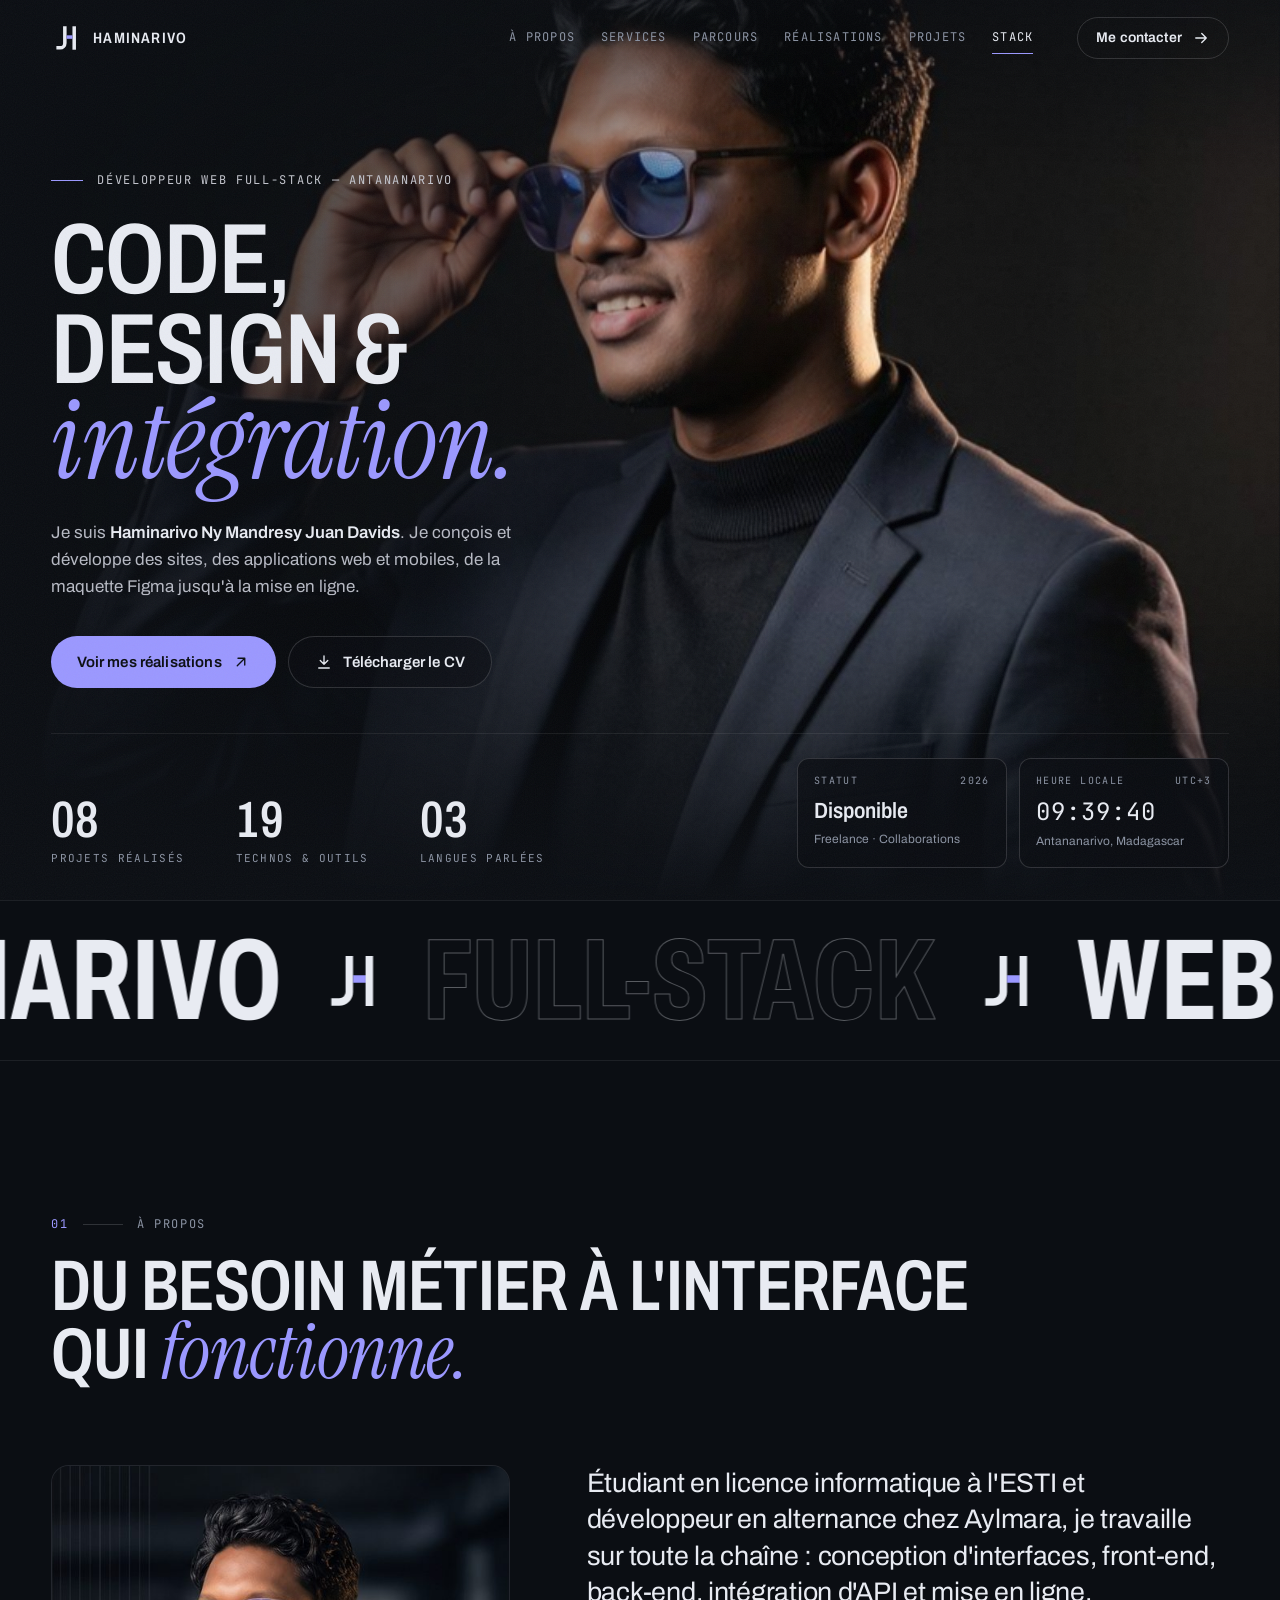
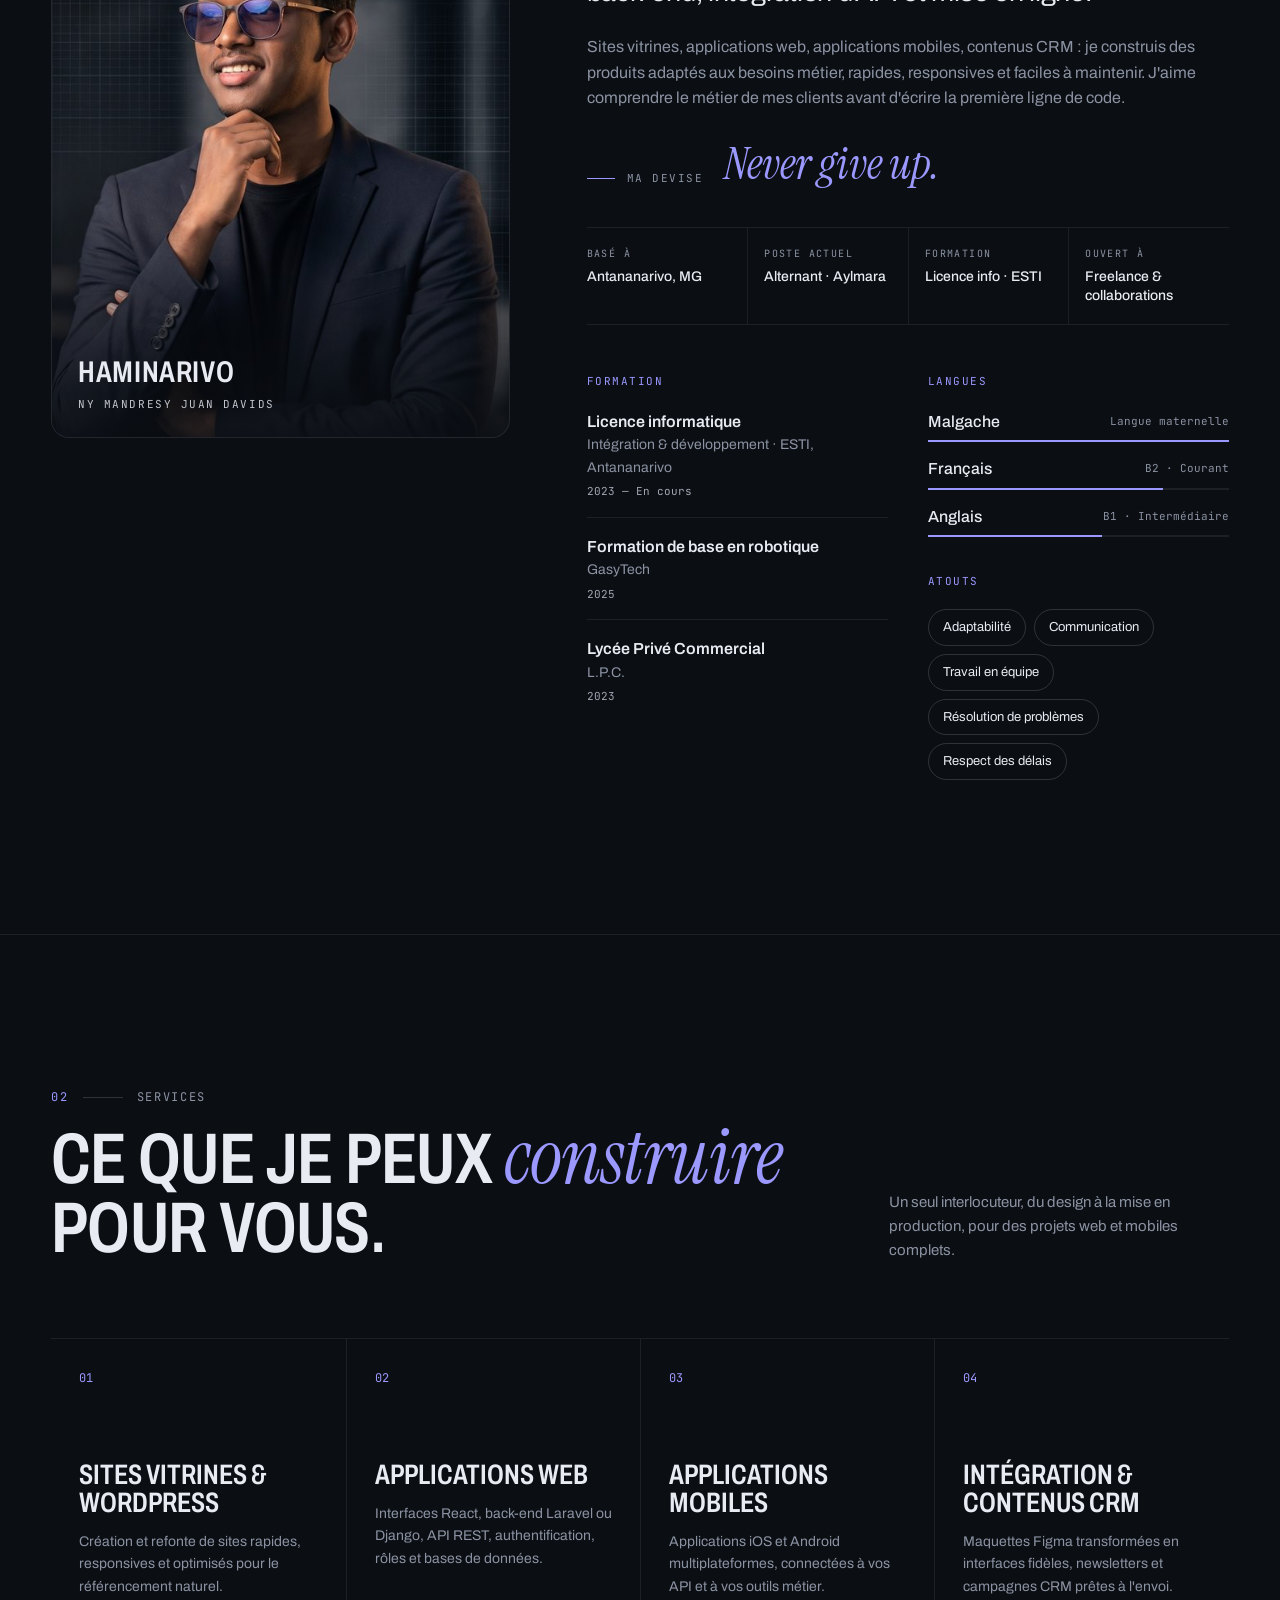
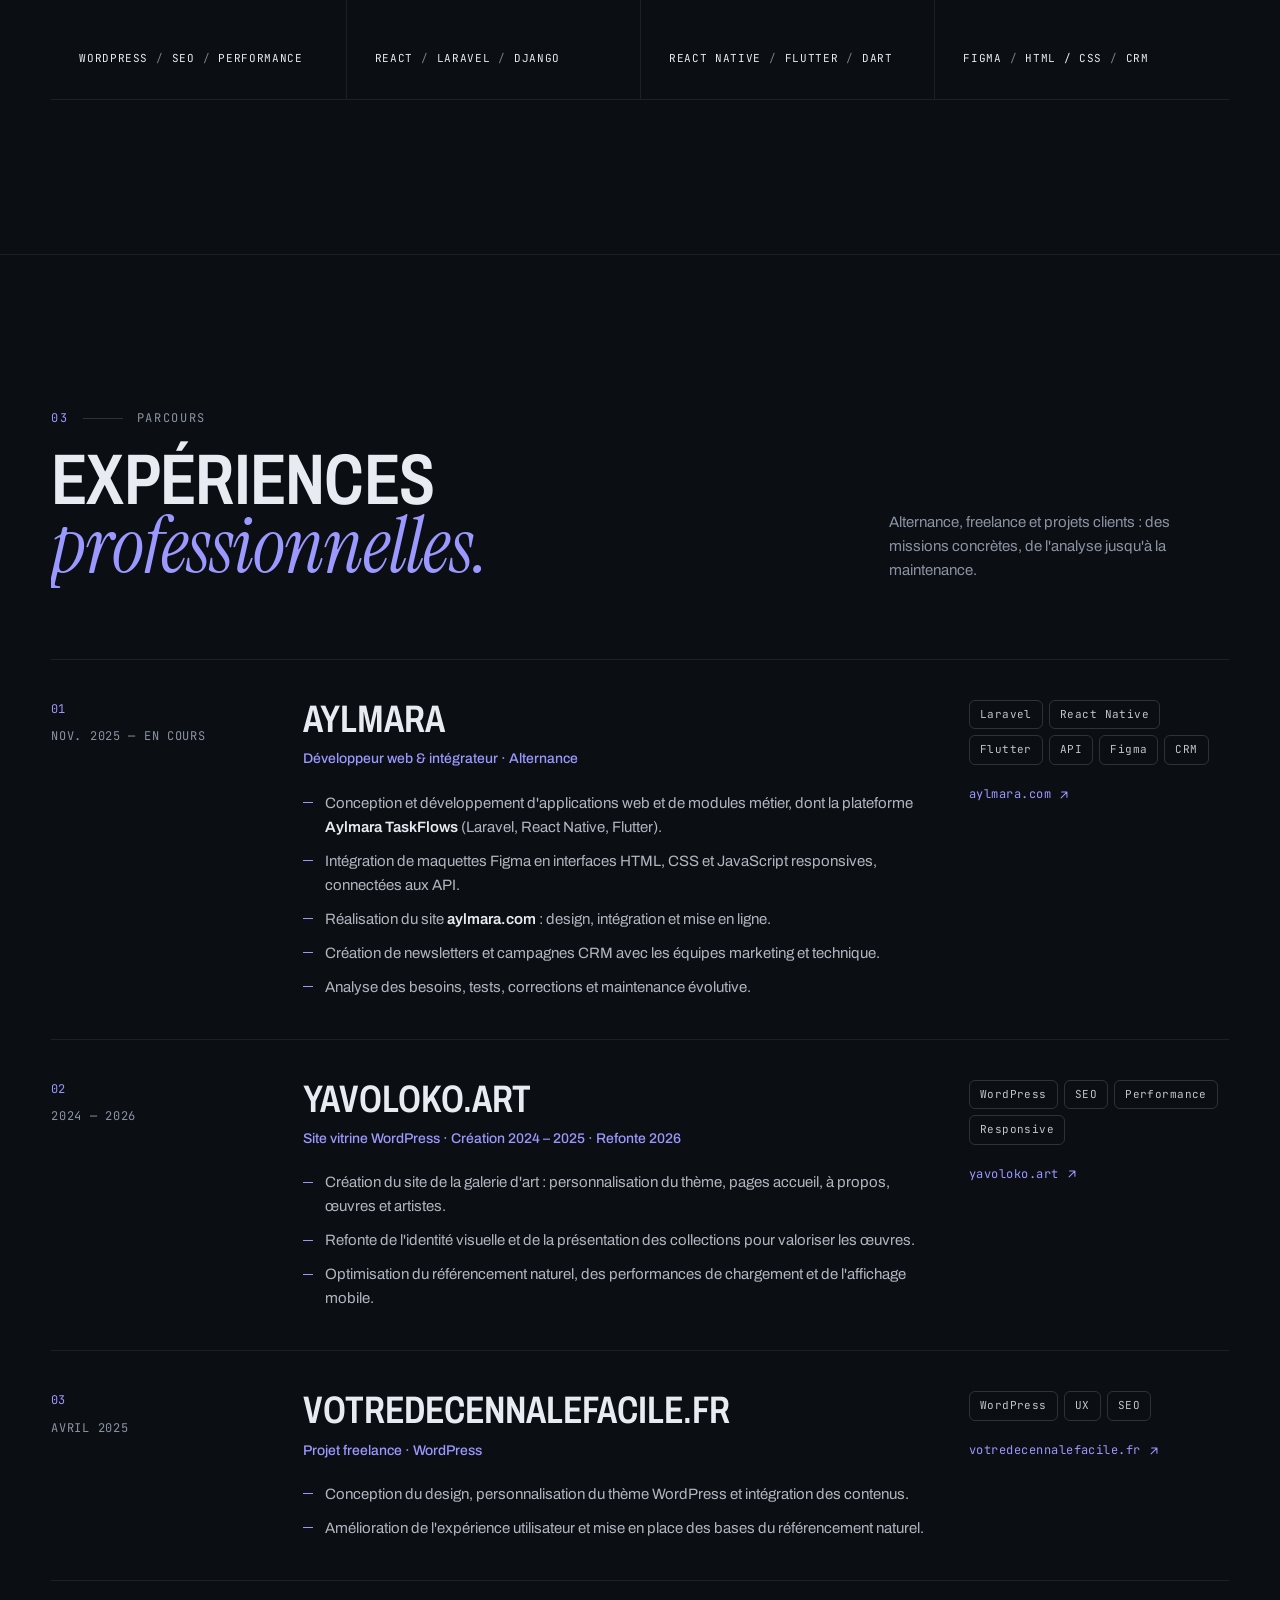
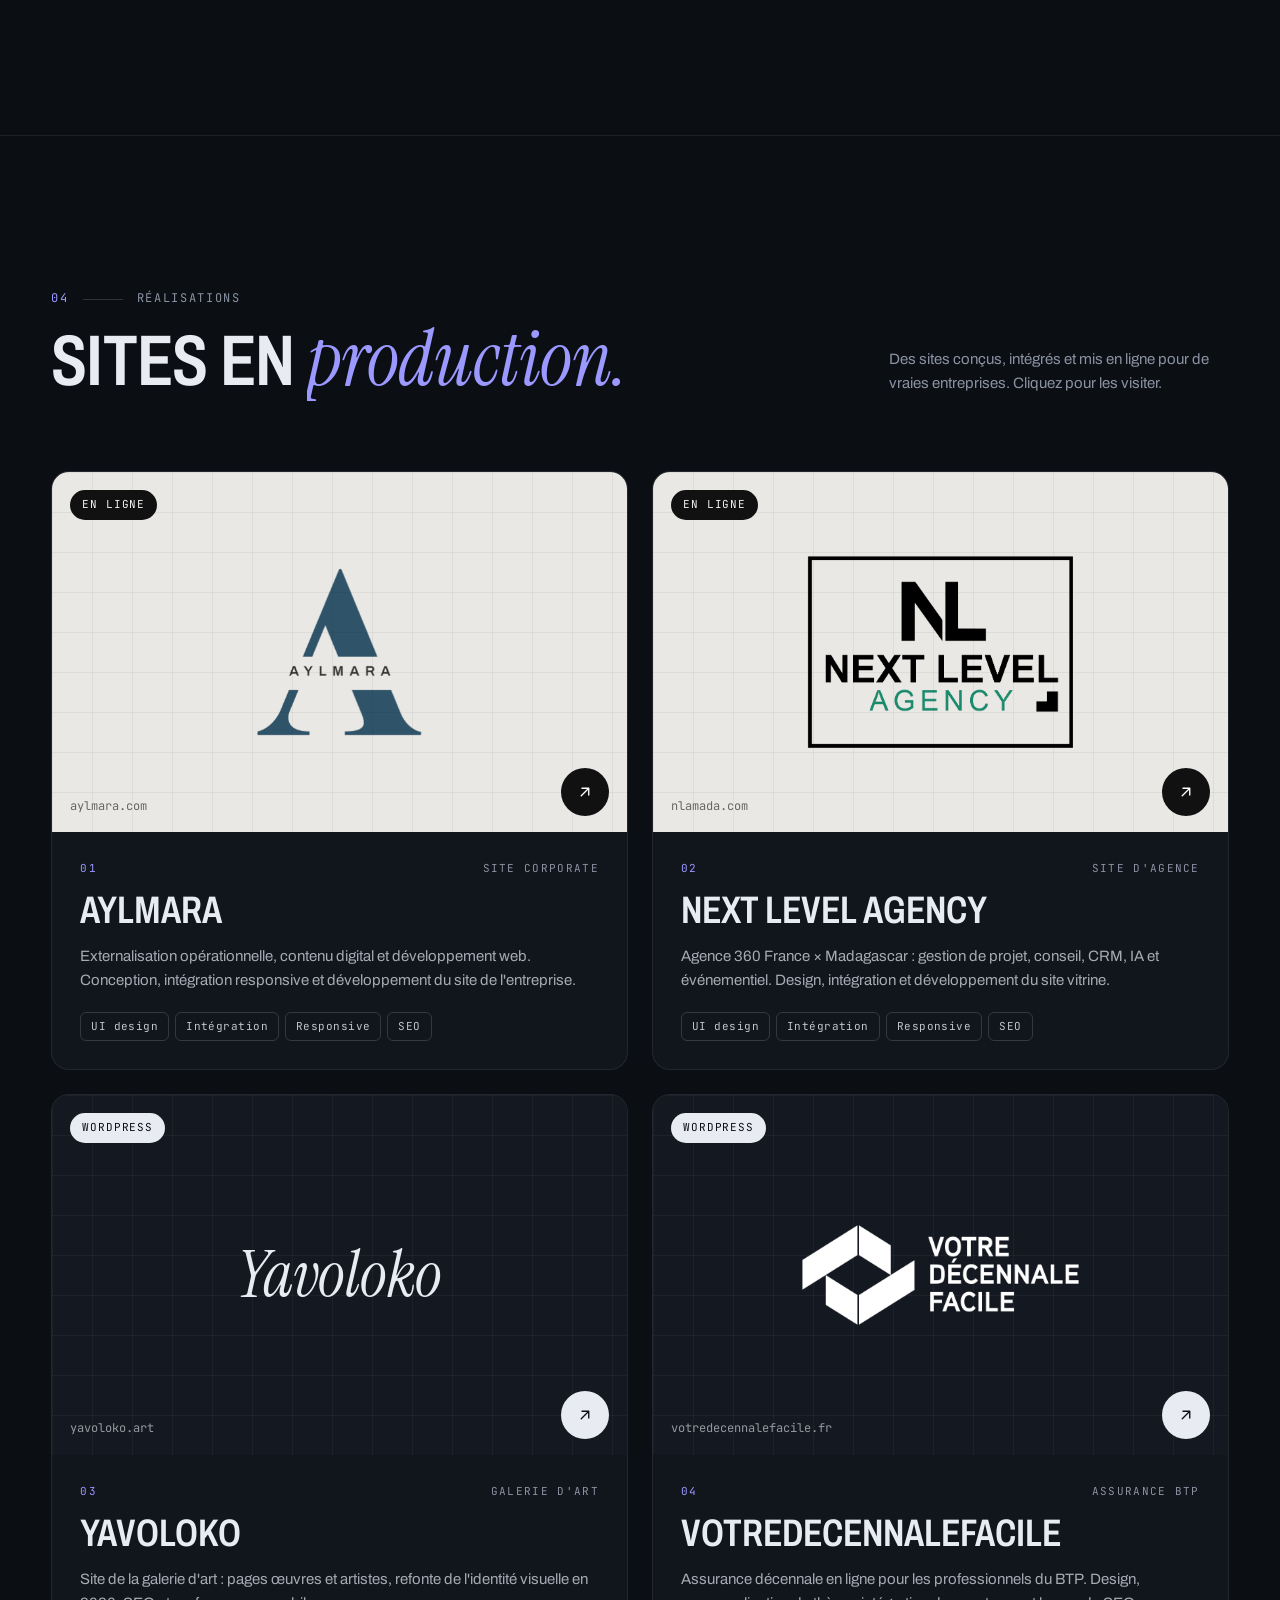
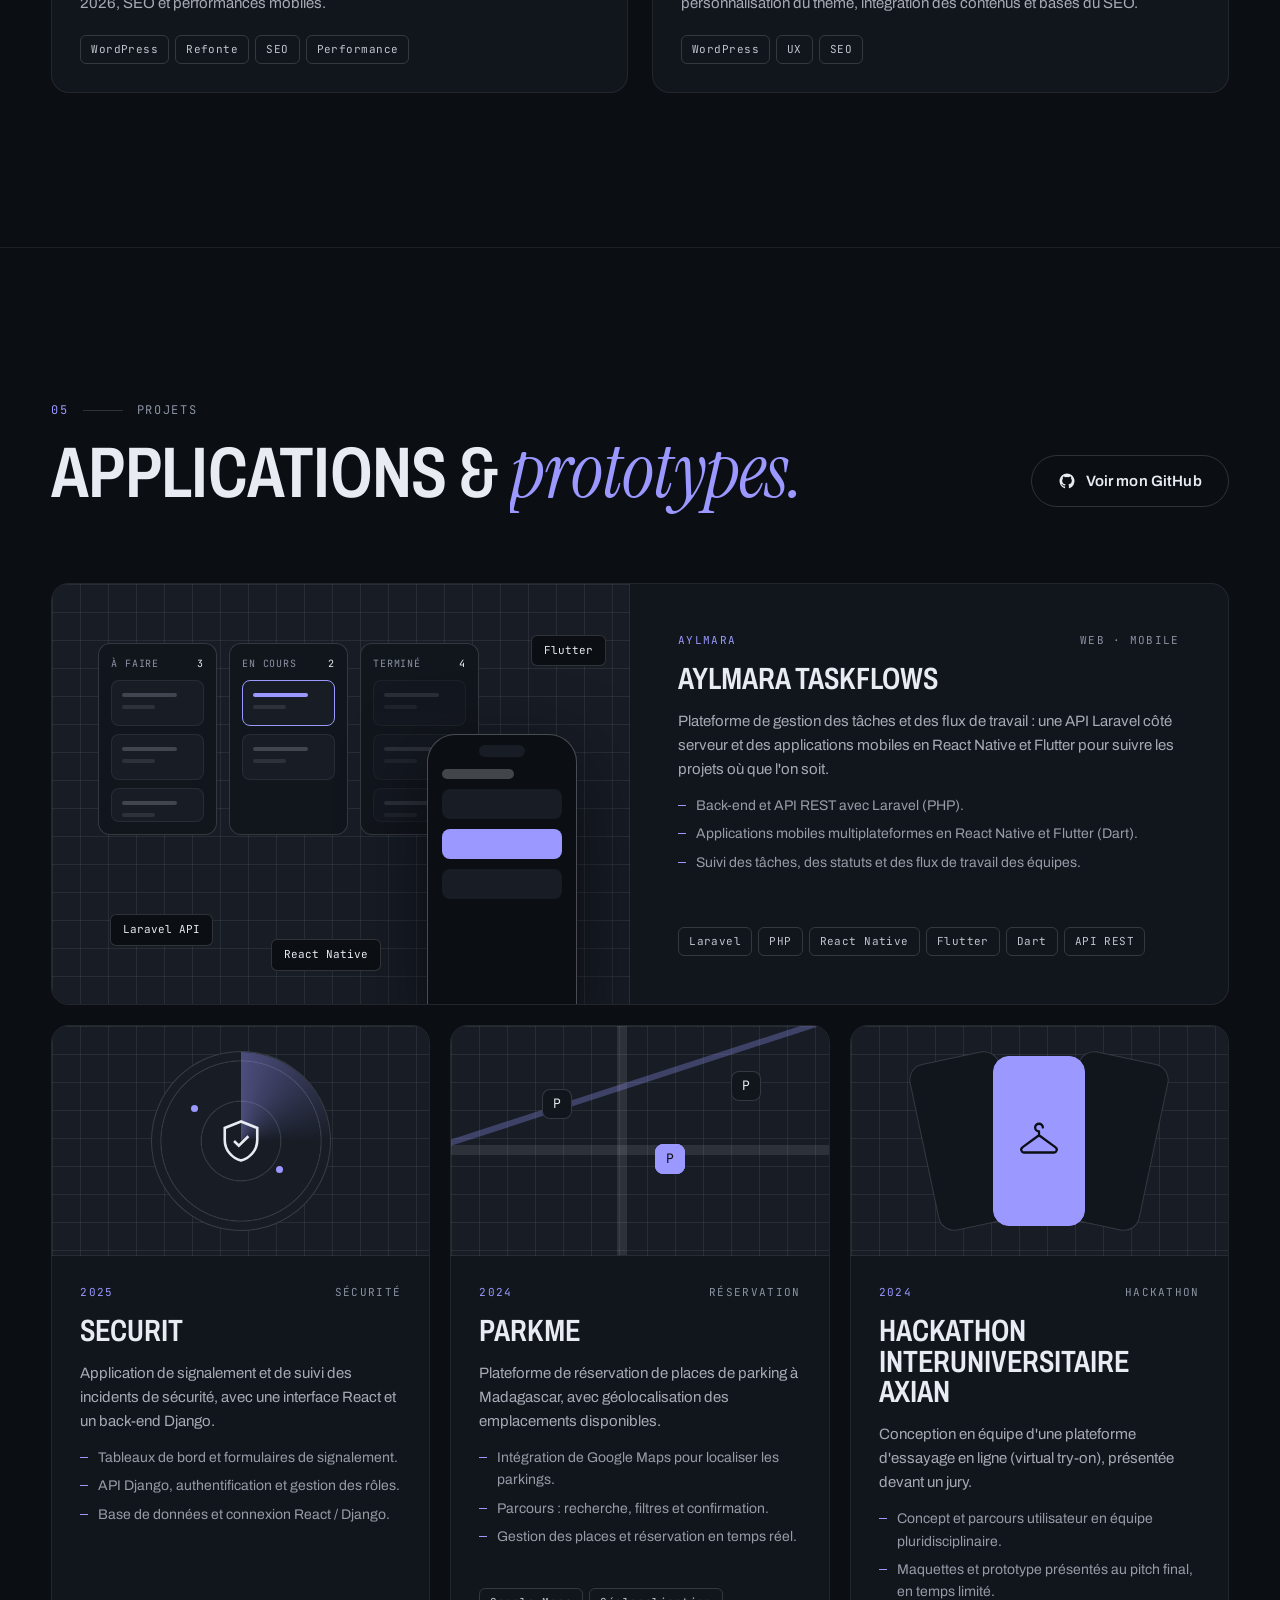
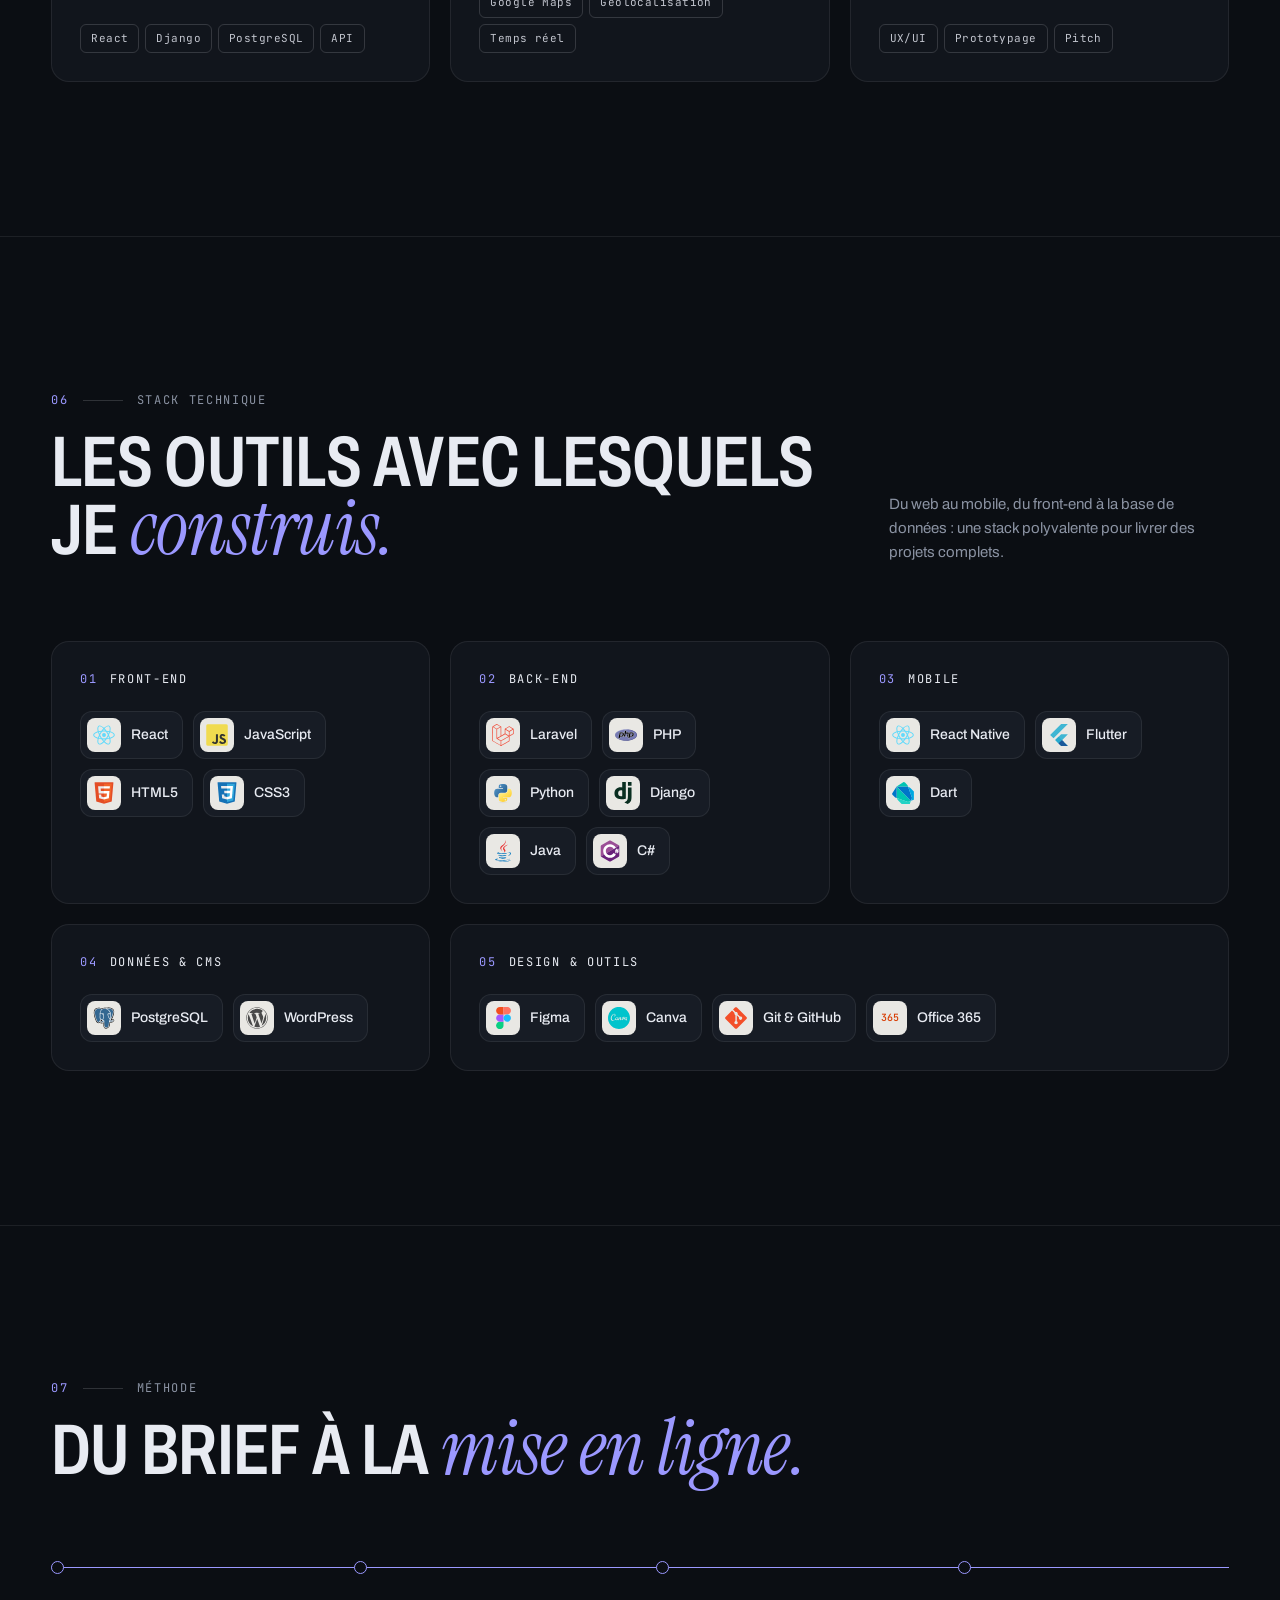
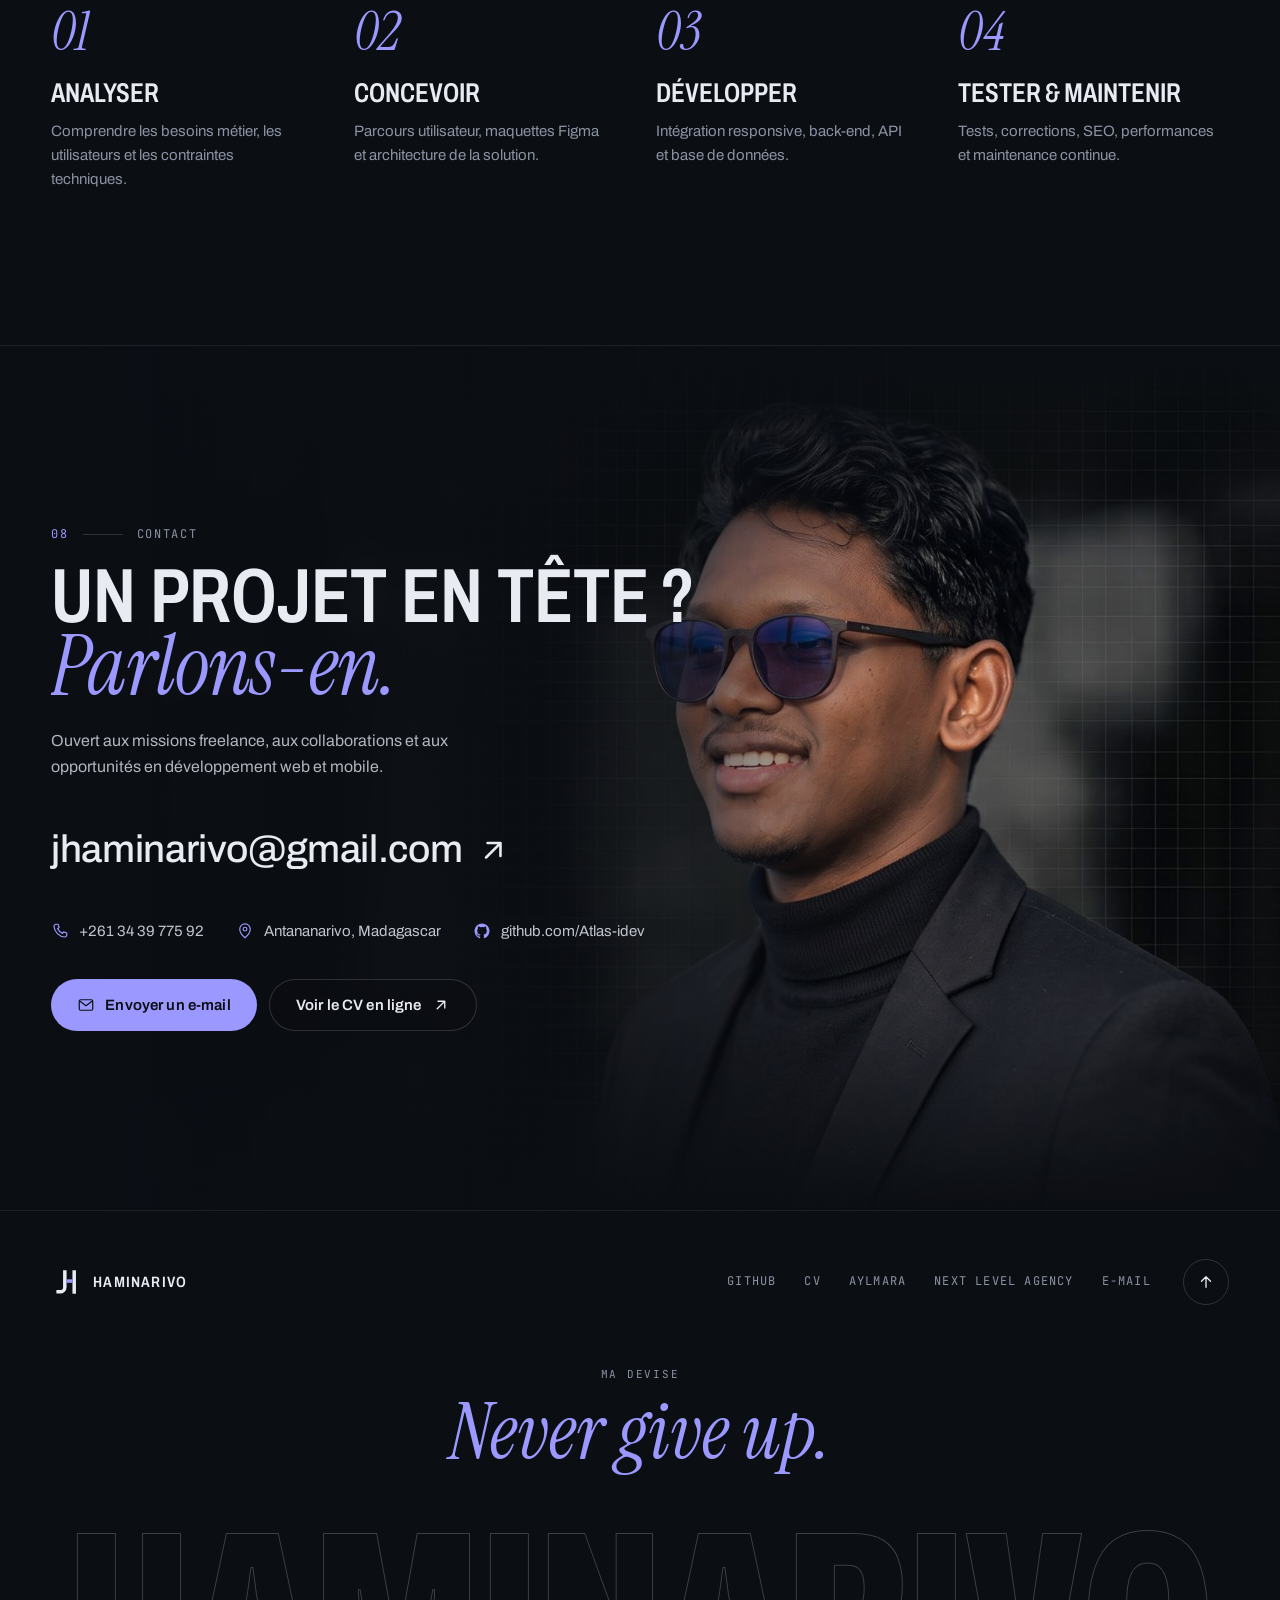
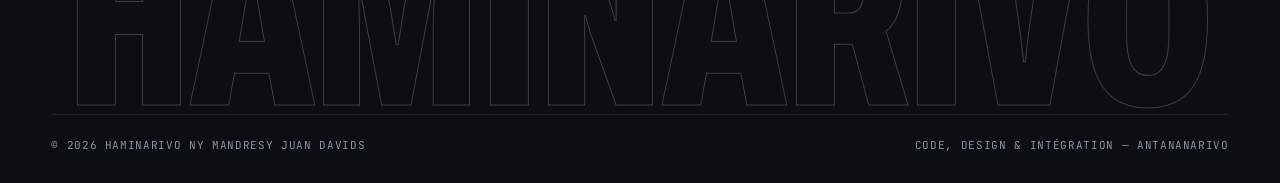
==== commit 4485e837: "fix: nom affiché dans l'ordre HAMINARIVO Ny Mandresy Juan Davids Inverse l'ordre nom/prénoms dans le" ====
--- a/index.html
+++ b/index.html
@@ -4,8 +4,8 @@
   <meta charset="UTF-8">
   <meta name="viewport" content="width=device-width, initial-scale=1">
   <title>Juan Davids Haminarivo — Développeur web full-stack</title>
-  <meta name="description" content="Portfolio de Ny Mandresy Juan Davids HAMINARIVO, développeur web full-stack à Antananarivo : sites, applications web et mobiles avec React, Laravel, Django, React Native et Flutter.">
-  <meta name="author" content="Ny Mandresy Juan Davids HAMINARIVO">
+  <meta name="description" content="Portfolio de HAMINARIVO Ny Mandresy Juan Davids, développeur web full-stack à Antananarivo : sites, applications web et mobiles avec React, Laravel, Django, React Native et Flutter.">
+  <meta name="author" content="HAMINARIVO Ny Mandresy Juan Davids">
   <meta name="theme-color" content="#0b0e13">
   <link rel="canonical" href="https://atlas-idev.github.io/">
 
@@ -45,7 +45,7 @@
   {
     "@context": "https://schema.org",
     "@type": "Person",
-    "name": "Ny Mandresy Juan Davids HAMINARIVO",
+    "name": "HAMINARIVO Ny Mandresy Juan Davids",
     "jobTitle": "Développeur web full-stack",
     "email": "mailto:jhaminarivo@gmail.com",
     "telephone": "+261343977592",
@@ -160,7 +160,7 @@
         </h1>
 
         <p class="hero__lead hero-in" style="--i:5">
-          Je suis <strong>Ny Mandresy Juan Davids Haminarivo</strong>. Je conçois et développe des sites,
+          Je suis <strong>Haminarivo Ny Mandresy Juan Davids</strong>. Je conçois et développe des sites,
           des applications web et mobiles, de la maquette Figma jusqu'à la mise en ligne.
         </p>
 
@@ -226,8 +226,8 @@
           <figure class="about__photo reveal-img">
             <img src="assets/img/portrait-sm.jpg" srcset="assets/img/portrait-sm.jpg 720w, assets/img/portrait.jpg 1200w" sizes="(max-width: 960px) 92vw, 520px" alt="Portrait de Juan Davids Haminarivo en veste marine" loading="lazy" width="1200" height="1200">
             <figcaption>
+              <strong>Haminarivo</strong>
               <span>Ny Mandresy Juan Davids</span>
-              <strong>Haminarivo</strong>
             </figcaption>
           </figure>
 
@@ -762,7 +762,7 @@
     <p class="footer__motto reveal"><small>Ma devise</small>Never give up.</p>
     <p class="footer__word" aria-hidden="true" data-chars data-text="Haminarivo">Haminarivo</p>
     <div class="container footer__bottom">
-      <span>© <span data-year>2026</span> Ny Mandresy Juan Davids HAMINARIVO</span>
+      <span>© <span data-year>2026</span> HAMINARIVO Ny Mandresy Juan Davids</span>
       <span>Code, design &amp; intégration — Antananarivo</span>
     </div>
   </footer>
--- a/css/style.css
+++ b/css/style.css
@@ -1,5 +1,5 @@
 /* =========================================================
-   Portfolio — Ny Mandresy Juan Davids HAMINARIVO
+   Portfolio — HAMINARIVO Ny Mandresy Juan Davids
    Direction : sombre, éditorial, accent pervenche
    Thèmes : changer data-theme sur <html> (indigo | glacier | signal)
    ========================================================= */
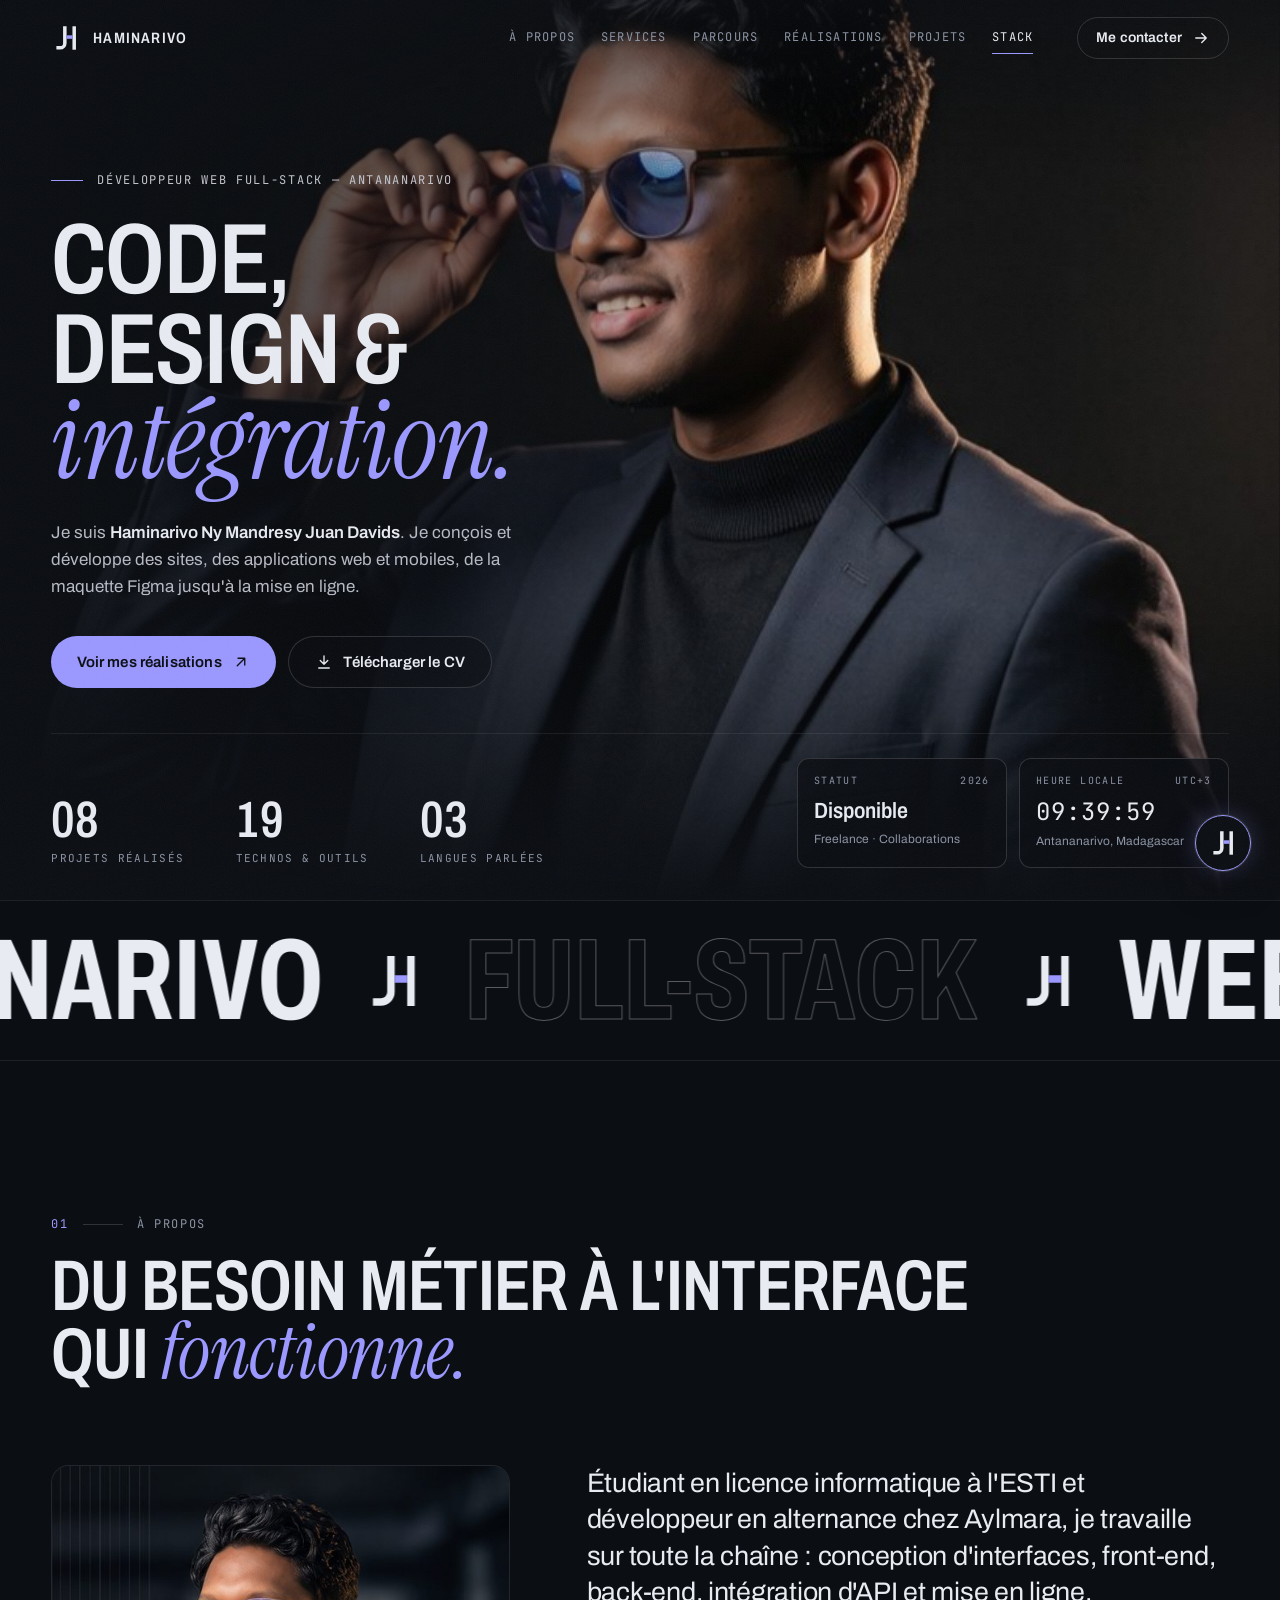
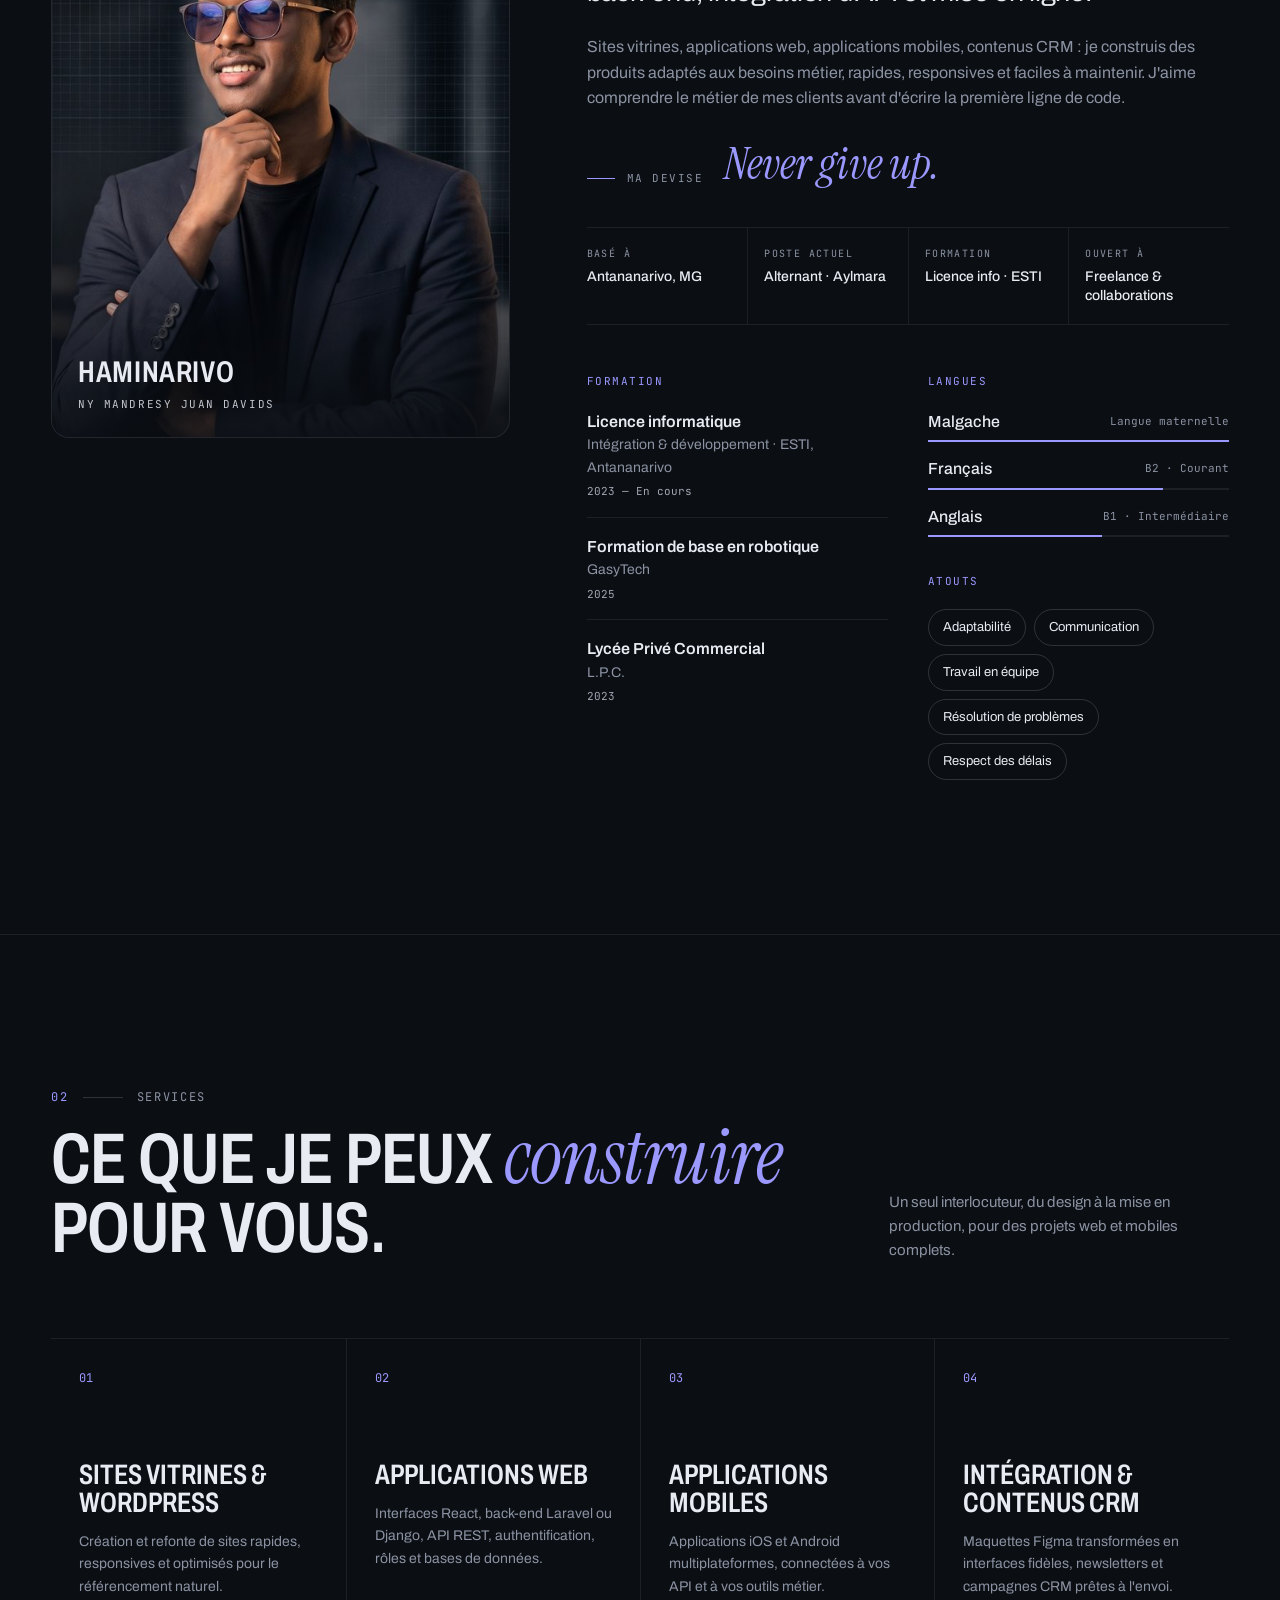
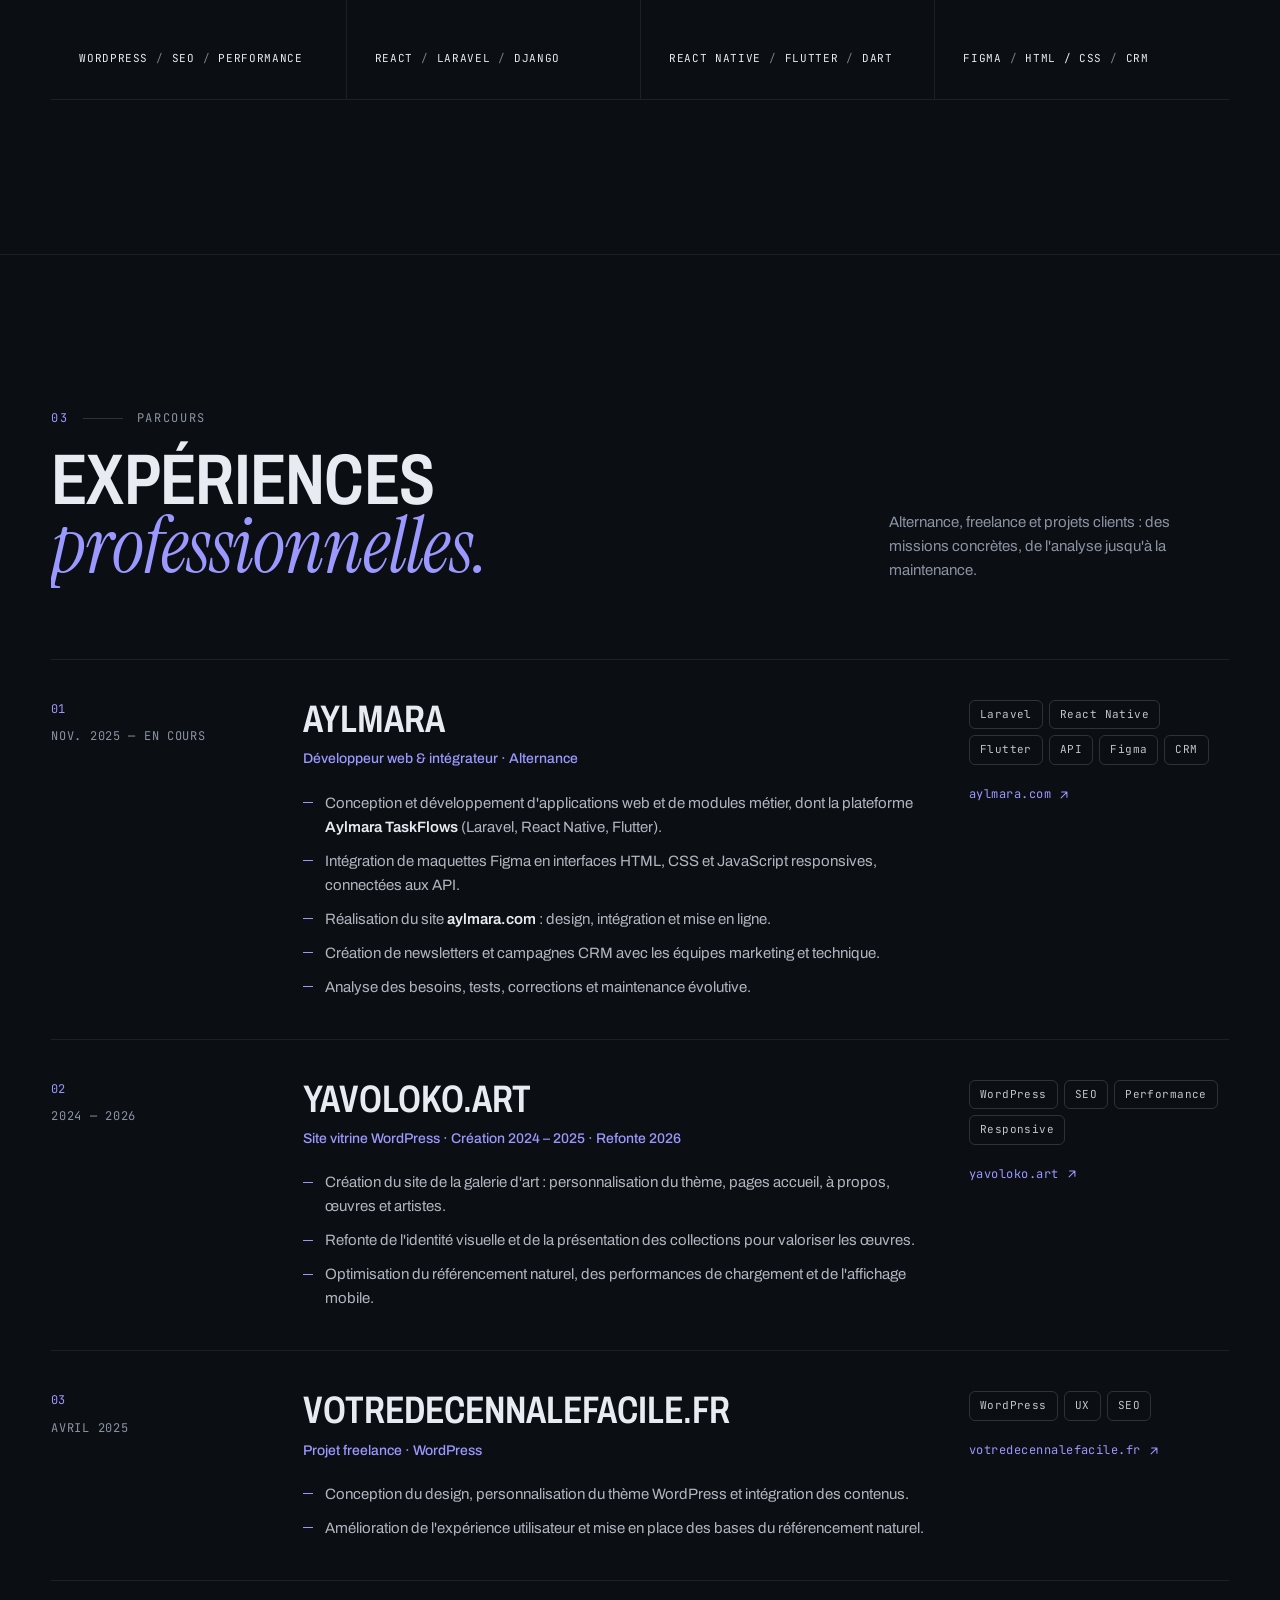
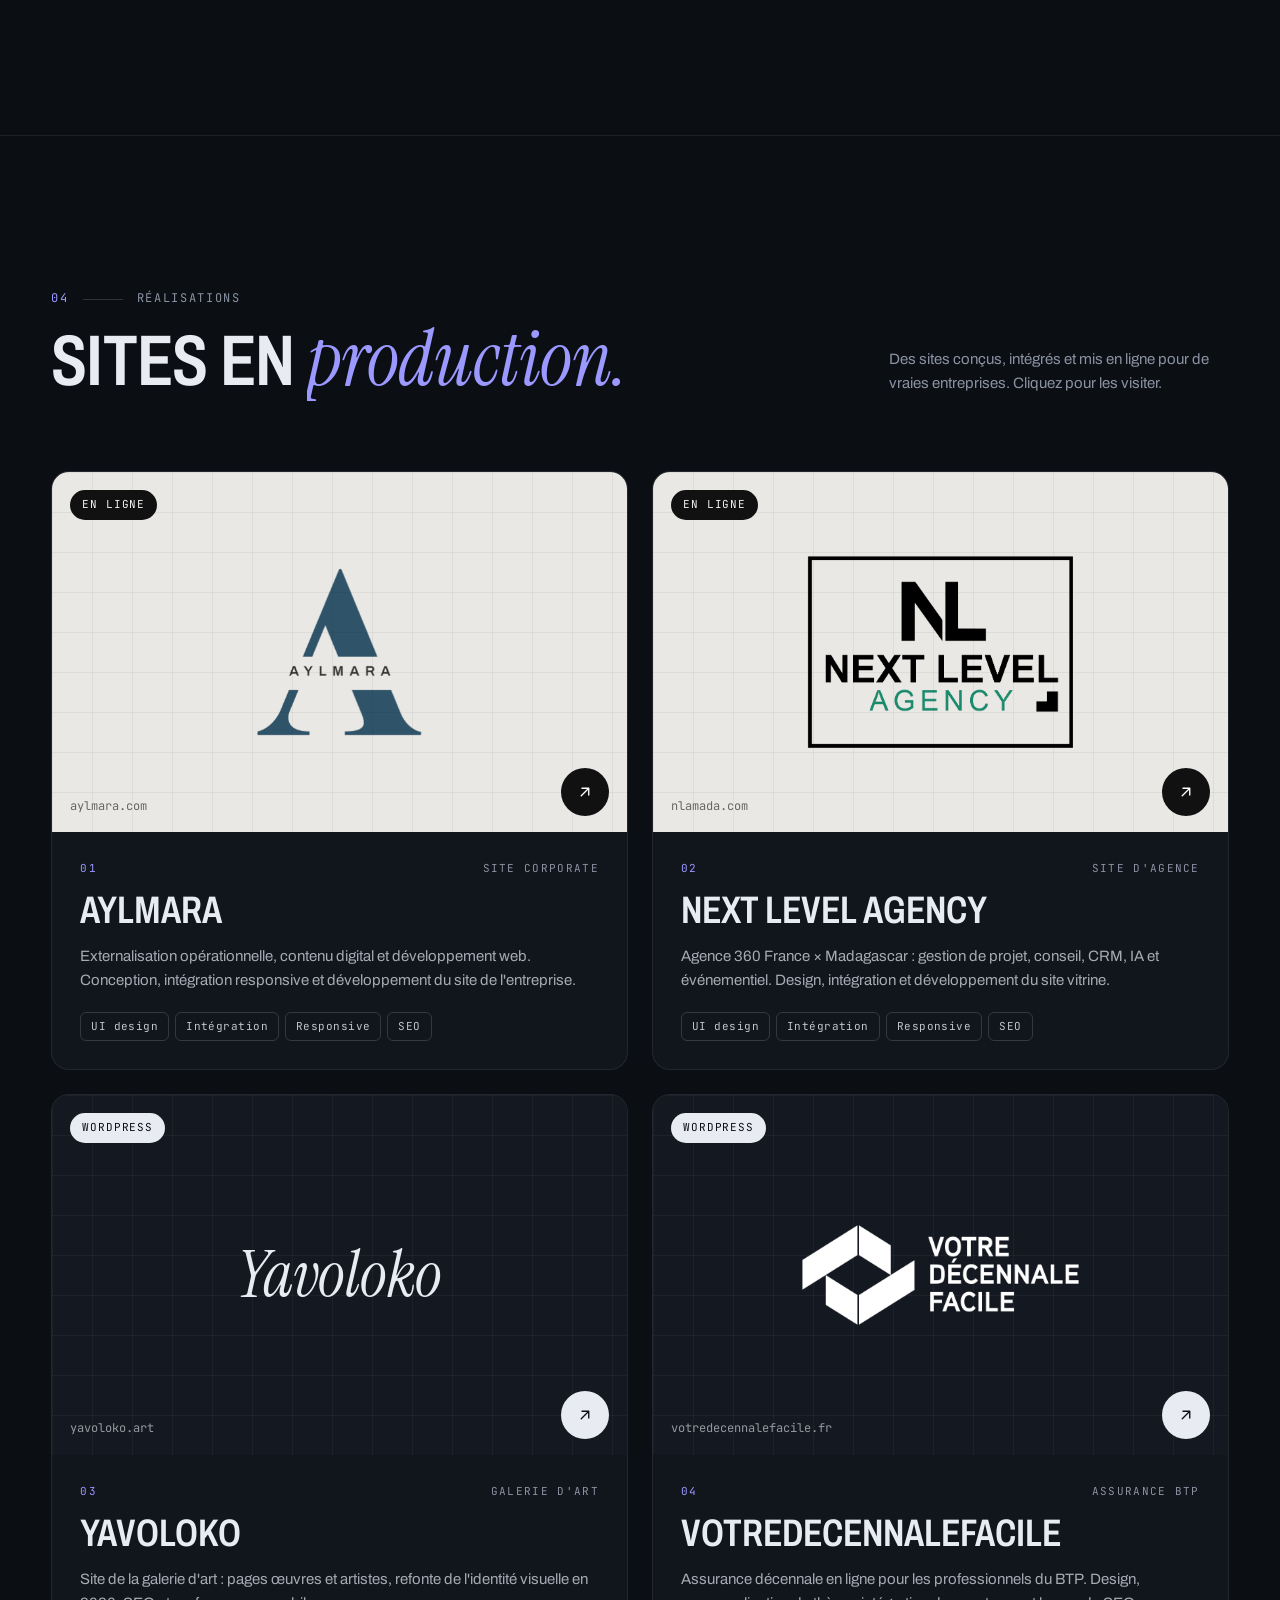
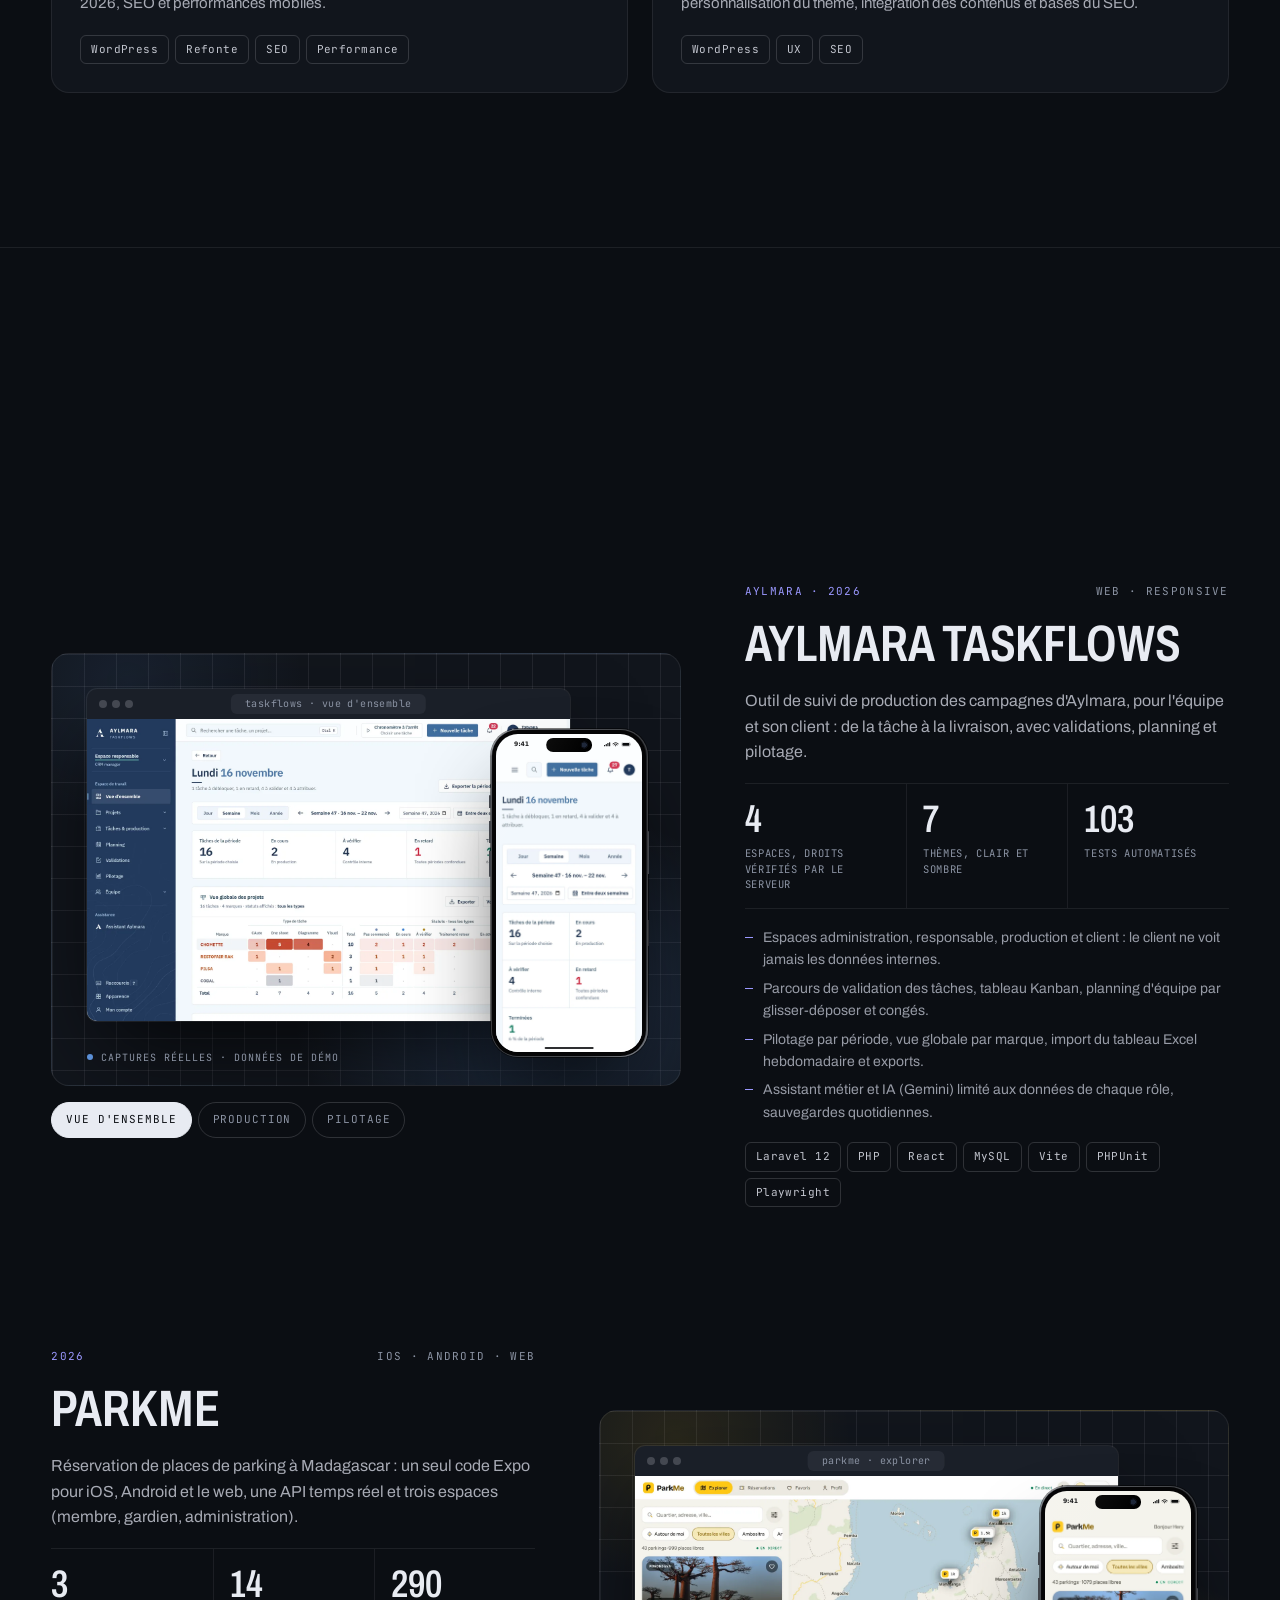
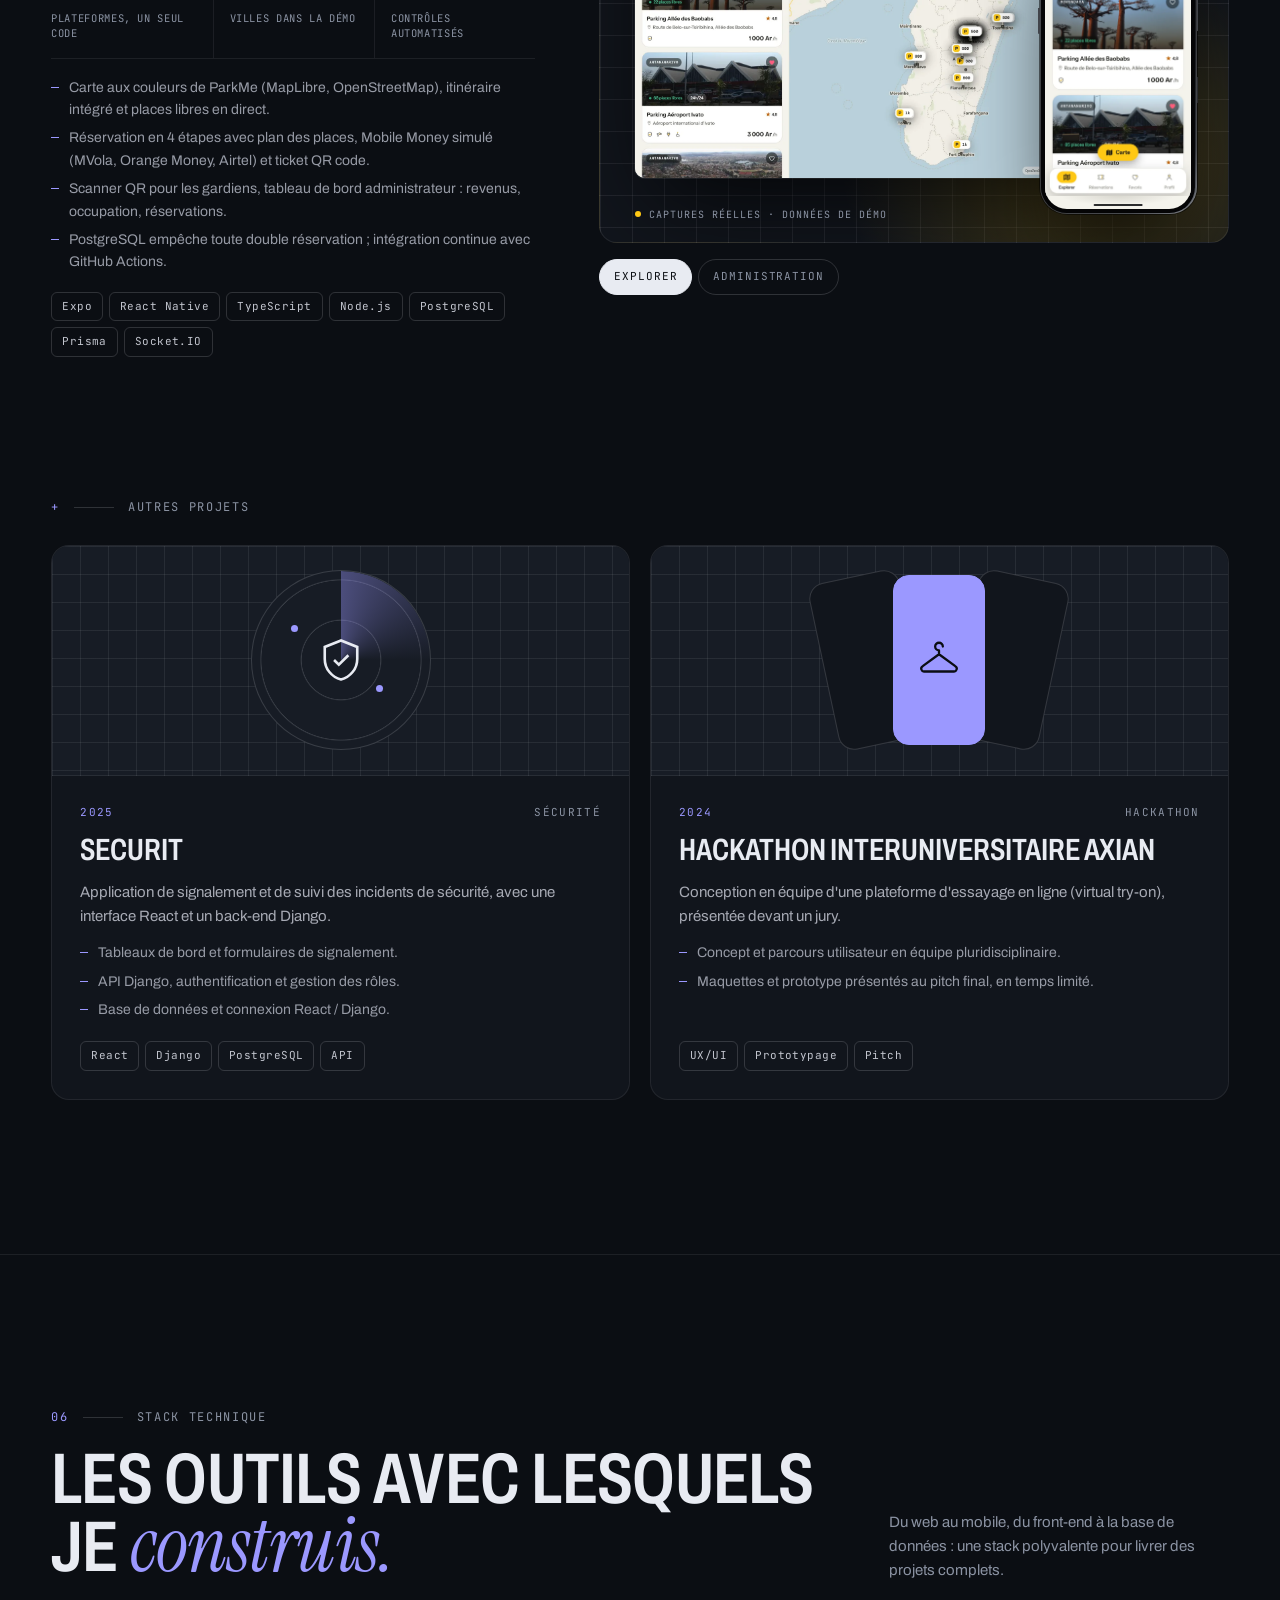
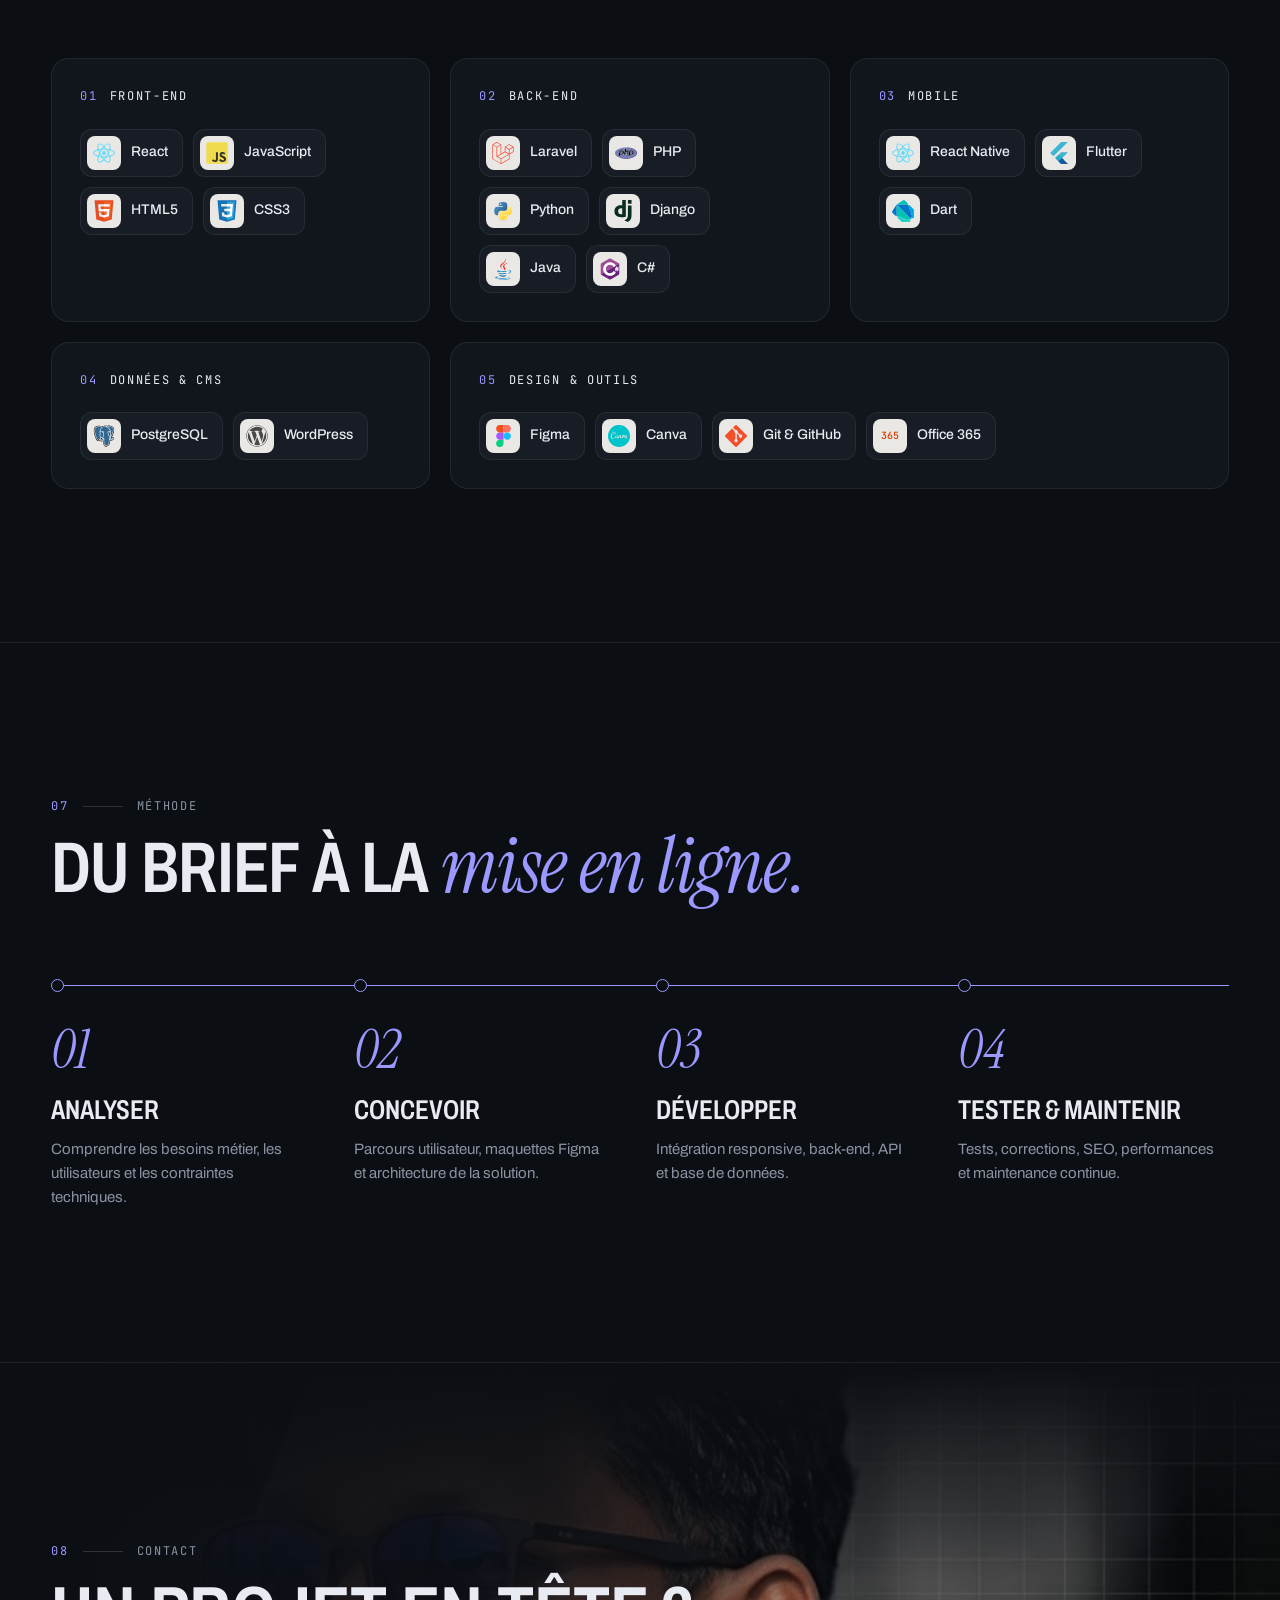
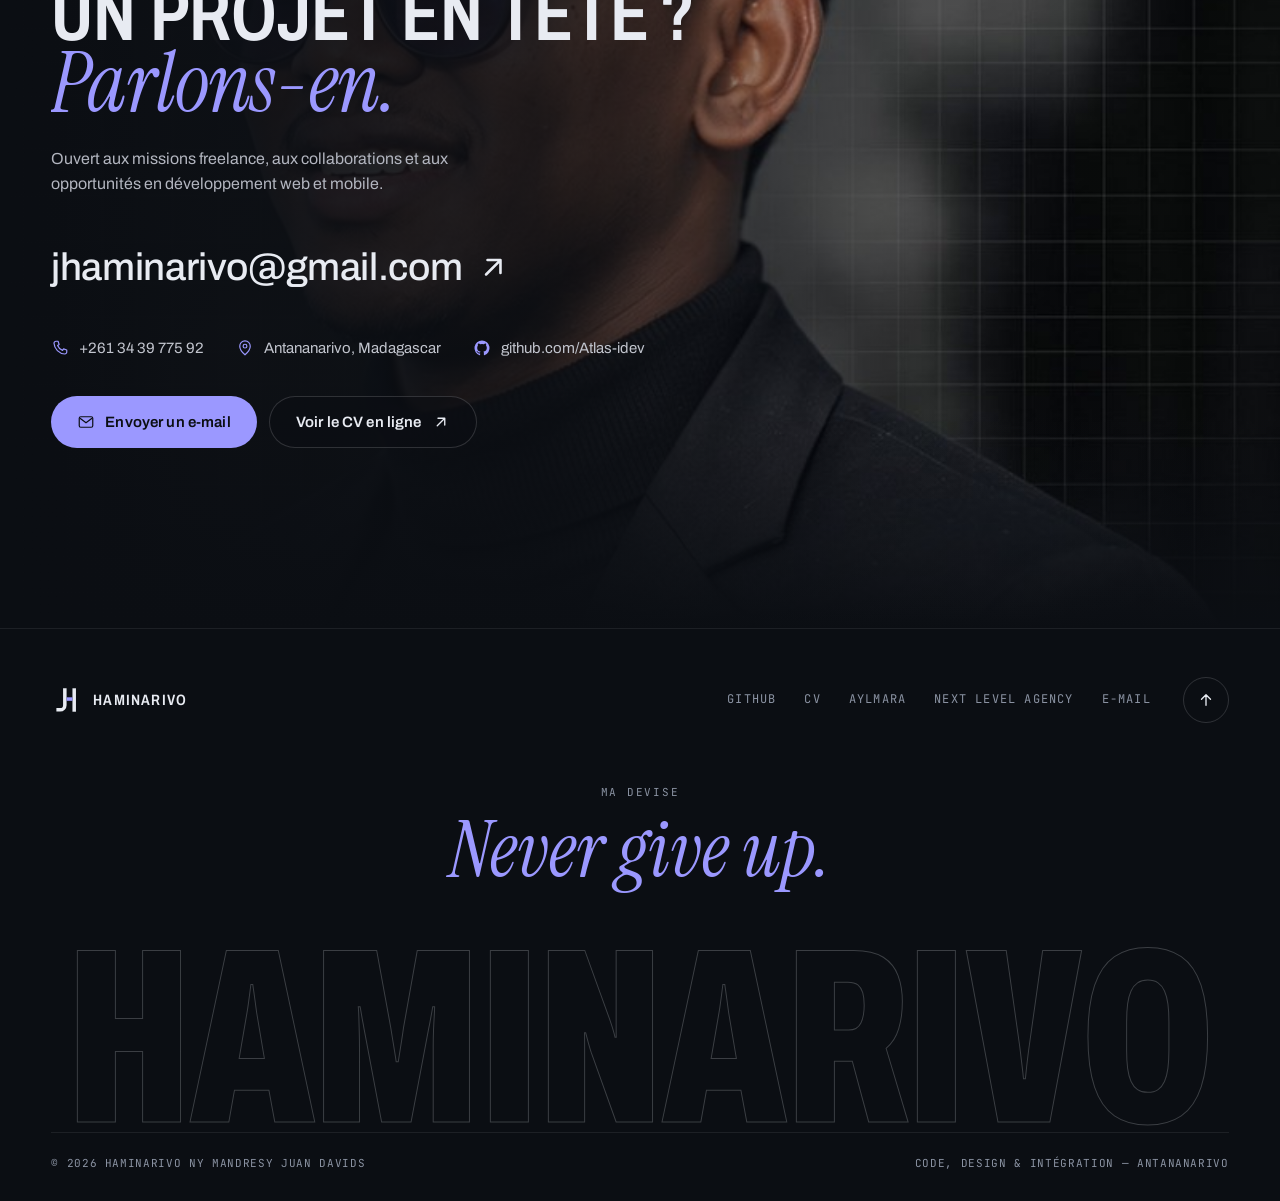
==== commit a7eab16a: "feat: enrichit les projets et ajoute l'assistant de Juan" ====
--- a/index.html
+++ b/index.html
@@ -28,7 +28,7 @@
   <link rel="preload" as="image" href="assets/img/hero.jpg" media="(min-width: 801px)">
   <link rel="preload" as="image" href="assets/img/hero-mobile.jpg" imagesrcset="assets/img/hero-mobile-800.jpg 800w, assets/img/hero-mobile.jpg 1200w" imagesizes="100vw" media="(max-width: 800px)">
   <link rel="stylesheet" href="css/fonts.css?v=20261103b">
-  <link rel="stylesheet" href="css/style.css?v=20261103b">
+  <link rel="stylesheet" href="css/style.css?v=20261116">
 
   <script>
     (function (d) {
@@ -508,46 +508,109 @@
           </a>
         </header>
 
+        <div class="cases">
+          <!-- Taskflows : captures réelles sur données de démonstration -->
+          <article class="case" data-case style="--case: #5b8fd6">
+            <div class="case__visual">
+              <div class="case__stage reveal-img">
+                <figure class="browser">
+                  <div class="browser__bar" aria-hidden="true">
+                    <span class="browser__dots"><i></i><i></i><i></i></span>
+                    <span class="browser__url" data-case-url>taskflows · vue d'ensemble</span>
+                  </div>
+                  <div class="browser__screen">
+                    <img class="is-active" src="assets/img/projects/taskflows-dashboard.webp" data-url="taskflows · vue d'ensemble" alt="Taskflows sur ordinateur : vue d'ensemble de la semaine, compteurs et vue globale des projets par marque" width="1440" height="900" loading="lazy" decoding="async">
+                    <img src="assets/img/projects/taskflows-kanban.webp" data-url="taskflows · tableau de production" alt="Taskflows : tableau de production en colonnes par statut" width="1440" height="900" loading="lazy" decoding="async">
+                    <img src="assets/img/projects/taskflows-pilotage.webp" data-url="taskflows · pilotage" alt="Taskflows : pilotage de la production, tâches terminées par semaine et répartition par statut" width="1440" height="900" loading="lazy" decoding="async">
+                  </div>
+                </figure>
+                <figure class="iphone" style="--screen: #fcfeff">
+                  <div class="iphone__screen">
+                    <span class="iphone__status" aria-hidden="true"><b>9:41</b><i></i><svg viewBox="0 0 76 13"><rect x="0" y="8" width="3" height="4" rx="1"/><rect x="4.7" y="5.5" width="3" height="6.5" rx="1"/><rect x="9.4" y="3" width="3" height="9" rx="1"/><rect x="14.1" y="0.5" width="3" height="11.5" rx="1"/><path class="w" d="M24.6 4.6a10.6 10.6 0 0 1 14.8 0M27.5 7.6a6.4 6.4 0 0 1 9 0"/><path d="M32 12.2 29.7 9.9a3.3 3.3 0 0 1 4.6 0Z"/><rect class="b" x="48.5" y="0.7" width="23.5" height="11.6" rx="3.6"/><rect x="50.5" y="2.7" width="19.5" height="7.6" rx="2"/><rect class="c" x="73.4" y="4.4" width="1.7" height="4.2" rx="0.85"/></svg></span>
+                    <span class="iphone__island" aria-hidden="true"></span>
+                    <img src="assets/img/projects/taskflows-mobile.webp" alt="Taskflows sur téléphone : vue d'ensemble de la semaine" width="600" height="1212" loading="lazy" decoding="async">
+                    <span class="iphone__home" aria-hidden="true"></span>
+                  </div>
+                </figure>
+                <span class="case__note">Captures réelles · données de démo</span>
+              </div>
+              <div class="case__switch" role="group" aria-label="Écrans de Taskflows">
+                <button type="button" data-shot aria-pressed="true">Vue d'ensemble</button>
+                <button type="button" data-shot aria-pressed="false">Production</button>
+                <button type="button" data-shot aria-pressed="false">Pilotage</button>
+              </div>
+            </div>
+            <div class="case__body reveal">
+              <div class="project__meta"><span>Aylmara · 2026</span><span>Web · Responsive</span></div>
+              <h3>Aylmara Taskflows</h3>
+              <p class="case__lead">Outil de suivi de production des campagnes d'Aylmara, pour l'équipe et son client&nbsp;: de la tâche à la livraison, avec validations, planning et pilotage.</p>
+              <ul class="case__facts">
+                <li><b>4</b><span>espaces, droits vérifiés par le serveur</span></li>
+                <li><b>7</b><span>thèmes, clair et sombre</span></li>
+                <li><b>103</b><span>tests automatisés</span></li>
+              </ul>
+              <ul class="project__list">
+                <li>Espaces administration, responsable, production et client&nbsp;: le client ne voit jamais les données internes.</li>
+                <li>Parcours de validation des tâches, tableau Kanban, planning d'équipe par glisser-déposer et congés.</li>
+                <li>Pilotage par période, vue globale par marque, import du tableau Excel hebdomadaire et exports.</li>
+                <li>Assistant métier et IA (Gemini) limité aux données de chaque rôle, sauvegardes quotidiennes.</li>
+              </ul>
+              <ul class="tags"><li>Laravel 12</li><li>PHP</li><li>React</li><li>MySQL</li><li>Vite</li><li>PHPUnit</li><li>Playwright</li></ul>
+            </div>
+          </article>
+
+          <!-- ParkMe : captures réelles sur données de démonstration -->
+          <article class="case case--flip" data-case style="--case: #ffc814">
+            <div class="case__visual">
+              <div class="case__stage reveal-img">
+                <figure class="browser">
+                  <div class="browser__bar" aria-hidden="true">
+                    <span class="browser__dots"><i></i><i></i><i></i></span>
+                    <span class="browser__url" data-case-url>parkme · explorer</span>
+                  </div>
+                  <div class="browser__screen">
+                    <img class="is-active" src="assets/img/projects/parkme-explore.webp" data-url="parkme · explorer" alt="ParkMe sur ordinateur : liste des parkings et carte de Madagascar avec les prix" width="1440" height="900" loading="lazy" decoding="async">
+                    <img src="assets/img/projects/parkme-admin.webp" data-url="parkme · administration" alt="ParkMe : tableau de bord administrateur avec revenus, occupation et moyens de paiement" width="1440" height="900" loading="lazy" decoding="async">
+                  </div>
+                </figure>
+                <figure class="iphone iphone--home-bar" style="--screen: #f4f3ec">
+                  <div class="iphone__screen">
+                    <span class="iphone__status" aria-hidden="true"><b>9:41</b><i></i><svg viewBox="0 0 76 13"><rect x="0" y="8" width="3" height="4" rx="1"/><rect x="4.7" y="5.5" width="3" height="6.5" rx="1"/><rect x="9.4" y="3" width="3" height="9" rx="1"/><rect x="14.1" y="0.5" width="3" height="11.5" rx="1"/><path class="w" d="M24.6 4.6a10.6 10.6 0 0 1 14.8 0M27.5 7.6a6.4 6.4 0 0 1 9 0"/><path d="M32 12.2 29.7 9.9a3.3 3.3 0 0 1 4.6 0Z"/><rect class="b" x="48.5" y="0.7" width="23.5" height="11.6" rx="3.6"/><rect x="50.5" y="2.7" width="19.5" height="7.6" rx="2"/><rect class="c" x="73.4" y="4.4" width="1.7" height="4.2" rx="0.85"/></svg></span>
+                    <span class="iphone__island" aria-hidden="true"></span>
+                    <img src="assets/img/projects/parkme-mobile.webp" alt="ParkMe sur téléphone : recherche de parkings avec les places libres en direct" width="600" height="1161" loading="lazy" decoding="async">
+                    <span class="iphone__home" aria-hidden="true"></span>
+                  </div>
+                </figure>
+                <span class="case__note">Captures réelles · données de démo</span>
+              </div>
+              <div class="case__switch" role="group" aria-label="Écrans de ParkMe">
+                <button type="button" data-shot aria-pressed="true">Explorer</button>
+                <button type="button" data-shot aria-pressed="false">Administration</button>
+              </div>
+            </div>
+            <div class="case__body reveal">
+              <div class="project__meta"><span>2026</span><span>iOS · Android · Web</span></div>
+              <h3>ParkMe</h3>
+              <p class="case__lead">Réservation de places de parking à Madagascar&nbsp;: un seul code Expo pour iOS, Android et le web, une API temps réel et trois espaces (membre, gardien, administration).</p>
+              <ul class="case__facts">
+                <li><b>3</b><span>plateformes, un seul code</span></li>
+                <li><b>14</b><span>villes dans la démo</span></li>
+                <li><b>290</b><span>contrôles automatisés</span></li>
+              </ul>
+              <ul class="project__list">
+                <li>Carte aux couleurs de ParkMe (MapLibre, OpenStreetMap), itinéraire intégré et places libres en direct.</li>
+                <li>Réservation en 4 étapes avec plan des places, Mobile Money simulé (MVola, Orange Money, Airtel) et ticket QR code.</li>
+                <li>Scanner QR pour les gardiens, tableau de bord administrateur&nbsp;: revenus, occupation, réservations.</li>
+                <li>PostgreSQL empêche toute double réservation&nbsp;; intégration continue avec GitHub Actions.</li>
+              </ul>
+              <ul class="tags"><li>Expo</li><li>React Native</li><li>TypeScript</li><li>Node.js</li><li>PostgreSQL</li><li>Prisma</li><li>Socket.IO</li></ul>
+            </div>
+          </article>
+        </div>
+
+        <p class="label cases__more reveal"><b>+</b><i></i>Autres projets</p>
+
         <div class="bento">
-          <!-- TaskFlows -->
-          <article class="project project--feature reveal">
-            <div class="project__visual project__visual--kanban reveal-img" aria-hidden="true">
-              <div class="kanban">
-                <div class="kanban__col">
-                  <p>À faire <b>3</b></p>
-                  <span class="kcard"></span><span class="kcard"></span><span class="kcard kcard--short"></span>
-                </div>
-                <div class="kanban__col">
-                  <p>En cours <b>2</b></p>
-                  <span class="kcard kcard--active"></span><span class="kcard"></span>
-                </div>
-                <div class="kanban__col">
-                  <p>Terminé <b>4</b></p>
-                  <span class="kcard kcard--done"></span><span class="kcard kcard--done"></span><span class="kcard kcard--done kcard--short"></span>
-                </div>
-              </div>
-              <div class="phone">
-                <span class="phone__notch"></span>
-                <span class="phone__row phone__row--title"></span>
-                <span class="phone__row"></span><span class="phone__row phone__row--accent"></span><span class="phone__row"></span>
-              </div>
-              <span class="float-chip float-chip--1">Laravel API</span>
-              <span class="float-chip float-chip--2">React Native</span>
-              <span class="float-chip float-chip--3">Flutter</span>
-            </div>
-            <div class="project__body">
-              <div class="project__meta"><span>Aylmara</span><span>Web · Mobile</span></div>
-              <h3>Aylmara TaskFlows</h3>
-              <p>Plateforme de gestion des tâches et des flux de travail&nbsp;: une API Laravel côté serveur et des applications mobiles en React Native et Flutter pour suivre les projets où que l'on soit.</p>
-              <ul class="project__list">
-                <li>Back-end et API REST avec Laravel (PHP).</li>
-                <li>Applications mobiles multiplateformes en React Native et Flutter (Dart).</li>
-                <li>Suivi des tâches, des statuts et des flux de travail des équipes.</li>
-              </ul>
-              <ul class="tags"><li>Laravel</li><li>PHP</li><li>React Native</li><li>Flutter</li><li>Dart</li><li>API REST</li></ul>
-            </div>
-          </article>
-
           <!-- SecurIT -->
           <article class="project reveal">
             <div class="project__visual reveal-img" aria-hidden="true">
@@ -571,29 +634,8 @@
             </div>
           </article>
 
-          <!-- ParkMe -->
+          <!-- Hackathon -->
           <article class="project reveal" style="--d:.1s">
-            <div class="project__visual project__visual--map reveal-img" aria-hidden="true">
-              <span class="road road--h"></span><span class="road road--v"></span><span class="road road--d"></span>
-              <i class="pin" style="--x:28%;--y:34%">P</i>
-              <i class="pin pin--active" style="--x:58%;--y:58%">P</i>
-              <i class="pin" style="--x:78%;--y:26%">P</i>
-            </div>
-            <div class="project__body">
-              <div class="project__meta"><span>2024</span><span>Réservation</span></div>
-              <h3>ParkMe</h3>
-              <p>Plateforme de réservation de places de parking à Madagascar, avec géolocalisation des emplacements disponibles.</p>
-              <ul class="project__list">
-                <li>Intégration de Google Maps pour localiser les parkings.</li>
-                <li>Parcours&nbsp;: recherche, filtres et confirmation.</li>
-                <li>Gestion des places et réservation en temps réel.</li>
-              </ul>
-              <ul class="tags"><li>Google Maps</li><li>Géolocalisation</li><li>Temps réel</li></ul>
-            </div>
-          </article>
-
-          <!-- Hackathon -->
-          <article class="project reveal" style="--d:.2s">
             <div class="project__visual project__visual--screens reveal-img" aria-hidden="true">
               <span class="screen screen--1"></span>
               <span class="screen screen--2"><svg viewBox="0 0 24 24"><path d="M12 7a2 2 0 1 1 2-2M12 7v2l8.5 6.2a1.5 1.5 0 0 1-.9 2.8H4.4a1.5 1.5 0 0 1-.9-2.8L12 9" fill="none" stroke="currentColor" stroke-width="1.2" stroke-linecap="round" stroke-linejoin="round"/></svg></span>
@@ -767,6 +809,43 @@
     </div>
   </footer>
 
-  <script src="js/main.js?v=20261103b" defer></script>
+  <!-- Assistant : questions sur Juan. data-endpoint = adresse du Worker Gemini (voir assistant/README.md) ;
+       vide, la bulle répond avec ses réponses préparées. -->
+  <div class="ai" data-assistant data-endpoint="">
+    <p class="ai__teaser" hidden>
+      <span>Une question sur Juan ? <b>Son assistant vous répond.</b></span>
+      <button type="button" aria-label="Masquer l'invitation"><svg class="ico" viewBox="0 0 24 24"><path d="M7 7l10 10M17 7 7 17" fill="none" stroke="currentColor" stroke-width="1.8" stroke-linecap="round"/></svg></button>
+    </p>
+    <section class="ai__panel" id="ai-panel" role="dialog" aria-labelledby="ai-title" hidden>
+      <header class="ai__head">
+        <span class="ai__avatar" aria-hidden="true"><svg><use href="#logo"/></svg></span>
+        <div class="ai__who">
+          <p class="ai__title" id="ai-title">Assistant de Juan</p>
+          <p class="ai__status" data-ai-status>Réponses instantanées</p>
+        </div>
+        <button type="button" class="ai__close" aria-label="Fermer l'assistant"><svg class="ico" viewBox="0 0 24 24"><path d="M7 7l10 10M17 7 7 17" fill="none" stroke="currentColor" stroke-width="1.8" stroke-linecap="round"/></svg></button>
+      </header>
+      <div class="ai__log" role="log" aria-live="polite"></div>
+      <div class="ai__chips">
+        <button type="button">Quelles sont ses compétences ?</button>
+        <button type="button">Parle-moi de ParkMe</button>
+        <button type="button">Est-il disponible en freelance ?</button>
+        <button type="button">Comment le contacter ?</button>
+      </div>
+      <form class="ai__form">
+        <label class="ai__label" for="ai-input">Votre question</label>
+        <textarea class="ai__input" id="ai-input" rows="1" maxlength="500" placeholder="Posez votre question…" autocomplete="off"></textarea>
+        <button type="submit" class="ai__send" aria-label="Envoyer"><svg class="ico"><use href="#i-arrow-up"/></svg></button>
+      </form>
+      <p class="ai__foot" data-ai-foot></p>
+    </section>
+    <button type="button" class="ai__launcher" aria-expanded="false" aria-controls="ai-panel" aria-label="Ouvrir l'assistant">
+      <svg class="ai__logo" aria-hidden="true"><use href="#logo"/></svg>
+      <svg class="ai__x" viewBox="0 0 24 24" aria-hidden="true"><path d="M7 7l10 10M17 7 7 17" fill="none" stroke="currentColor" stroke-width="2" stroke-linecap="round"/></svg>
+    </button>
+  </div>
+
+  <script src="js/main.js?v=20261116" defer></script>
+  <script src="js/assistant.js?v=20261116" defer></script>
 </body>
 </html>
--- a/css/style.css
+++ b/css/style.css
@@ -660,7 +660,184 @@
 .site-card .tags { margin-top: auto; padding-top: 6px; }
 
 /* ---------- 05 Projets ---------- */
-.bento { display: grid; grid-template-columns: repeat(3, 1fr); gap: 20px; }
+/* Études de cas : navigateur + téléphone, captures réelles */
+.cases { display: grid; gap: clamp(88px, 11vw, 150px); }
+.case {
+  display: grid;
+  grid-template-columns: minmax(0, 1.3fr) minmax(0, 1fr);
+  gap: clamp(36px, 5vw, 80px);
+  align-items: center;
+}
+.case--flip { grid-template-columns: minmax(0, 1fr) minmax(0, 1.3fr); }
+.case--flip .case__visual { order: 2; }
+
+.case__stage {
+  position: relative;
+  aspect-ratio: 16 / 11;
+  border: 1px solid var(--line);
+  border-radius: var(--radius);
+  overflow: hidden;
+  background:
+    radial-gradient(55% 65% at 78% 82%, color-mix(in srgb, var(--case) 26%, transparent), transparent 72%),
+    radial-gradient(40% 50% at 12% 6%, color-mix(in srgb, var(--case) 10%, transparent), transparent 70%),
+    linear-gradient(var(--line) 1px, transparent 1px) 0 0 / 32px 32px,
+    linear-gradient(90deg, var(--line) 1px, transparent 1px) 0 0 / 32px 32px,
+    var(--bg-2);
+}
+
+.browser {
+  position: absolute; left: 5.5%; top: 8%; width: 77%;
+  border-radius: 10px;
+  overflow: hidden;
+  background: #1a1f28;
+  box-shadow: 0 0 0 1px rgba(255, 255, 255, 0.08), 0 40px 90px -20px rgba(0, 0, 0, 0.75);
+  translate: calc(var(--mx, 0) * 10px) calc(var(--my, 0) * 8px);
+  transition: translate 0.8s var(--ease);
+}
+.browser__bar { position: relative; display: flex; align-items: center; height: clamp(22px, 2.4vw, 30px); padding: 0 12px; }
+.browser__dots { display: flex; gap: 5px; }
+.browser__dots i { width: 8px; height: 8px; border-radius: 50%; background: rgba(232, 235, 242, 0.2); }
+.browser__url {
+  position: absolute; left: 50%; translate: -50% 0;
+  max-width: 58%; padding: 2px 14px;
+  overflow: hidden; white-space: nowrap; text-overflow: ellipsis;
+  border-radius: 6px;
+  background: rgba(232, 235, 242, 0.06);
+  font-family: var(--mono); font-size: 10px; letter-spacing: 0.04em; color: var(--muted);
+}
+.browser__screen { position: relative; aspect-ratio: 16 / 10; background: #f3f5f8; }
+.browser__screen img {
+  position: absolute; inset: 0;
+  width: 100%; height: 100%;
+  object-fit: cover; object-position: 0 0;
+  opacity: 0;
+  transform: scale(1.03);
+  transition: opacity 0.7s var(--ease), transform 1.4s var(--ease);
+}
+.browser__screen img.is-active { opacity: 1; transform: none; }
+
+/* iPhone 16 Pro : 402 × 874 pt d'écran, coque de 431,6 × 903 pt.
+   Les cotes internes sont en cqw (largeur de la coque = 100cqw, 1 pt ≈ 0,2317cqw). */
+.iphone {
+  position: absolute; right: 5%; bottom: 6.5%; z-index: 2;
+  width: 25%;
+  aspect-ratio: 431.6 / 903;
+  container-type: inline-size;
+  border-radius: 17.4% / 8.32%;
+  /* Cadre titane noir */
+  background: linear-gradient(135deg, #74787f 0%, #3a3d43 10%, #202226 34%, #17181b 58%, #2c2f34 86%, #6c7077 100%);
+  box-shadow: inset 0 0 0 1px rgba(255, 255, 255, 0.14), 0 0 0 1px rgba(0, 0, 0, 0.5), 0 50px 90px -24px rgba(0, 0, 0, 0.85);
+  translate: calc(var(--mx, 0) * -22px) calc(var(--my, 0) * -16px);
+  transition: translate 0.8s var(--ease);
+}
+/* Boutons : Action, volume + et − à gauche ; marche/arrêt et Commande de l'appareil photo à droite */
+.iphone::before,
+.iphone::after { content: ""; position: absolute; width: 1.2%; border-radius: 2px; }
+.iphone::before {
+  left: -1%; top: 20%; height: 25%;
+  background: linear-gradient(#41444a 0 16%, transparent 16% 32%, #41444a 32% 58%, transparent 58% 68%, #41444a 68% 100%);
+}
+.iphone::after {
+  right: -1%; top: 31%; height: 35%;
+  background: linear-gradient(#41444a 0 37%, transparent 37% 77%, #2a2c31 77% 100%);
+}
+/* Bord noir autour de la dalle */
+.iphone__screen {
+  position: absolute; inset: 3.43cqw;
+  display: flex; flex-direction: column;
+  overflow: hidden;
+  border-radius: 13.9cqw;
+  background: var(--screen, #fff);
+  box-shadow: 0 0 0 2.5cqw #050506;
+}
+/* ParkMe : bande de 34 pt sous la barre d'onglets, avec son ombre */
+.iphone--home-bar .iphone__screen { padding-bottom: 7.88cqw; background: radial-gradient(52% 100% at 50% 0, rgba(60, 55, 40, 0.14), transparent 75%) 0 100% / 100% 7.88cqw no-repeat, var(--screen); }
+/* Reflet discret de la vitre */
+.iphone__screen::after {
+  content: ""; position: absolute; inset: 0; pointer-events: none;
+  background: linear-gradient(118deg, rgba(255, 255, 255, 0.1) 0%, rgba(255, 255, 255, 0) 32%);
+}
+/* Barre d'état : 62 pt avant le contenu (zone sûre du haut) */
+.iphone__status {
+  flex: none;
+  display: grid; grid-template-columns: 1fr 29.2cqw 1fr; align-items: center; justify-items: center;
+  height: 14.37cqw;
+  padding-bottom: 1.5cqw;
+  color: #0b0c0e;
+}
+.iphone__status b { font: 600 3.94cqw/1 -apple-system, "SF Pro Text", "Segoe UI", system-ui, sans-serif; letter-spacing: -0.01em; }
+.iphone__status svg { width: 17.6cqw; fill: currentColor; }
+.iphone__status .w { fill: none; stroke: currentColor; stroke-width: 2.1; stroke-linecap: round; }
+.iphone__status .b { fill: none; stroke: currentColor; stroke-opacity: 0.4; }
+.iphone__status .c { opacity: 0.45; }
+/* Dynamic Island : 126 × 37 pt, à 11 pt du haut */
+.iphone__island {
+  position: absolute; left: 50%; top: 2.55cqw;
+  width: 29.2cqw; height: 8.57cqw;
+  translate: -50% 0;
+  border-radius: 99px;
+  background: radial-gradient(circle at 83% 50%, #1d2638 0 6%, #0a0d14 7% 9%, transparent 10%), #000;
+}
+.iphone img { flex: 1 1 0; min-height: 0; width: 100%; object-fit: cover; object-position: 50% 0; }
+/* Indicateur d'accueil : 134 × 5 pt, à 8 pt du bas */
+.iphone__home {
+  position: absolute; left: 50%; bottom: 1.85cqw;
+  width: 31.05cqw; height: 1.16cqw;
+  translate: -50% 0;
+  border-radius: 99px;
+  background: rgba(10, 11, 13, 0.85);
+}
+.js .case__stage:not(.is-visible) .iphone { opacity: 0; }
+.case__stage.is-visible .iphone { animation: device-in 1.3s var(--ease) 0.45s both, float 6s ease-in-out 1.8s infinite; }
+@keyframes device-in { from { opacity: 0; transform: translateY(70px) rotate(4deg); } }
+@keyframes float { 50% { transform: translateY(-6px); } }
+
+.case__note {
+  position: absolute; left: 5.5%; bottom: 4.5%;
+  font-family: var(--mono); font-size: 10px; letter-spacing: 0.1em; text-transform: uppercase;
+  color: var(--muted);
+}
+.case__note::before {
+  content: ""; display: inline-block; width: 6px; height: 6px; margin-right: 8px;
+  border-radius: 50%; background: var(--case); vertical-align: 1px;
+}
+
+.case__switch { display: flex; flex-wrap: wrap; gap: 6px; margin-top: 16px; }
+.case__switch button {
+  position: relative;
+  overflow: hidden;
+  padding: 8px 14px;
+  border: 1px solid var(--line-strong);
+  border-radius: 999px;
+  font-family: var(--mono); font-size: 11px; letter-spacing: 0.08em; text-transform: uppercase;
+  color: var(--muted);
+  transition: color 0.3s, background 0.3s, border-color 0.3s;
+}
+.case__switch button:hover { color: var(--text); border-color: rgba(232, 235, 242, 0.3); }
+.case__switch button[aria-pressed="true"] { background: var(--text); border-color: var(--text); color: var(--bg); }
+/* Progression du défilement automatique */
+.case__switch button::after {
+  content: ""; position: absolute; left: 0; bottom: 0;
+  width: 100%; height: 2px;
+  background: var(--case);
+  transform: scaleX(0); transform-origin: left;
+}
+.is-cycling .case__switch button[aria-pressed="true"]::after { animation: shot-progress 5s linear both; }
+@keyframes shot-progress { to { transform: scaleX(1); } }
+
+.case__body { display: flex; flex-direction: column; gap: 18px; }
+.case h3 { font-size: clamp(2.2rem, 4vw, 3.4rem); font-weight: 600; font-stretch: 72%; line-height: 1; text-transform: uppercase; }
+.case__lead { color: #a7aab4; font-size: 16px; }
+.case__facts { display: grid; grid-template-columns: repeat(3, 1fr); border-block: 1px solid var(--line); }
+.case__facts li { padding: 16px 12px 16px 0; }
+.case__facts li + li { padding-left: 16px; border-left: 1px solid var(--line); }
+.case__facts b { display: block; font-size: clamp(1.9rem, 3vw, 2.5rem); font-weight: 600; font-stretch: 72%; line-height: 1; }
+.case__facts span { display: block; margin-top: 8px; font-family: var(--mono); font-size: 10.5px; line-height: 1.45; letter-spacing: 0.06em; text-transform: uppercase; color: var(--muted); }
+
+.cases__more { margin: clamp(88px, 11vw, 150px) 0 28px; }
+
+/* Autres projets */
+.bento { display: grid; grid-template-columns: repeat(2, 1fr); gap: 20px; }
 .project {
   position: relative;
   display: flex; flex-direction: column;
@@ -671,10 +848,6 @@
   transition: border-color 0.4s;
 }
 .project:hover { border-color: var(--line-strong); }
-.project--feature { grid-column: 1 / -1; flex-direction: row; }
-.project--feature .project__visual { flex: 1.15; height: auto; min-height: 420px; border-right: 1px solid var(--line); border-bottom: 0; }
-.project--feature .project__body { flex: 1; padding: clamp(28px, 4vw, 48px); justify-content: center; }
-.project--feature h3 { font-size: clamp(2.2rem, 4vw, 3.4rem); }
 
 .project__visual {
   position: relative;
@@ -695,52 +868,6 @@
 .project__list li { position: relative; padding-left: 18px; font-size: 14px; color: #979ba6; }
 .project__list li::before { content: ""; position: absolute; left: 0; top: 0.72em; width: 8px; height: 1px; background: var(--accent); }
 .project .tags { margin-top: auto; padding-top: 6px; }
-
-/* Visuel : Kanban TaskFlows */
-.kanban {
-  position: absolute; left: 8%; top: 14%; width: 66%;
-  display: grid; grid-template-columns: repeat(3, 1fr); gap: 12px;
-}
-.kanban__col { padding: 12px; border: 1px solid var(--line-strong); border-radius: 12px; background: var(--bg-2); }
-.kanban__col p { display: flex; justify-content: space-between; font-family: var(--mono); font-size: 10px; letter-spacing: 0.08em; text-transform: uppercase; color: var(--muted); margin-bottom: 4px; }
-.kanban__col p b { color: var(--text); font-weight: 400; }
-.kcard { position: relative; display: block; height: 46px; margin-top: 8px; border-radius: 8px; background: var(--bg-3); border: 1px solid var(--line); }
-.kcard::before, .kcard::after { content: ""; position: absolute; left: 10px; height: 4px; border-radius: 2px; background: rgba(232, 235, 242, 0.2); }
-.kcard::before { top: 12px; width: 60%; }
-.kcard::after { top: 24px; width: 36%; background: rgba(232, 235, 242, 0.1); }
-.kcard--short { height: 34px; }
-.kcard--active { border-color: var(--accent); animation: float 4s ease-in-out infinite; }
-.kcard--active::before { background: var(--accent); }
-.kcard--done { opacity: 0.55; }
-@keyframes float { 50% { transform: translateY(-6px); } }
-
-.phone {
-  position: absolute; right: 9%; bottom: -30px;
-  width: 150px; height: 300px;
-  padding: 34px 14px;
-  border: 1.5px solid rgba(232, 235, 242, 0.28);
-  border-radius: 28px;
-  background: var(--bg);
-  box-shadow: 0 30px 80px rgba(0, 0, 0, 0.6);
-  display: flex; flex-direction: column; gap: 10px;
-  animation: float 5s ease-in-out infinite 0.5s;
-}
-.phone__notch { position: absolute; top: 10px; left: 50%; width: 46px; height: 12px; margin-left: -23px; border-radius: 8px; background: var(--bg-3); }
-.phone__row { display: block; height: 30px; border-radius: 8px; background: var(--bg-3); }
-.phone__row--title { height: 10px; width: 60%; background: rgba(232, 235, 242, 0.25); }
-.phone__row--accent { background: var(--accent); }
-
-.float-chip {
-  position: absolute;
-  padding: 6px 12px;
-  border: 1px solid var(--line-strong);
-  border-radius: 6px;
-  background: var(--bg);
-  font-family: var(--mono); font-size: 11px; color: var(--text);
-}
-.float-chip--1 { left: 10%; bottom: 14%; }
-.float-chip--2 { left: 38%; bottom: 8%; }
-.float-chip--3 { right: 4%; top: 12%; }
 
 /* Visuel : radar SecurIT */
 .radar {
@@ -769,28 +896,6 @@
 }
 @keyframes spin { to { transform: rotate(360deg); } }
 @keyframes blink { 0%, 100% { opacity: 0.2; } 50% { opacity: 1; } }
-
-/* Visuel : carte ParkMe */
-.road { position: absolute; background: rgba(232, 235, 242, 0.1); }
-.road--h { left: 0; right: 0; top: 52%; height: 10px; }
-.road--v { top: 0; bottom: 0; left: 44%; width: 10px; }
-.road--d { left: -10%; top: 20%; width: 130%; height: 6px; transform: rotate(-18deg); background: color-mix(in srgb, var(--accent) 30%, transparent); }
-.pin {
-  position: absolute; left: var(--x); top: var(--y);
-  display: grid; place-items: center;
-  width: 30px; height: 30px; margin: -15px 0 0 -15px;
-  border-radius: 8px;
-  border: 1px solid var(--line-strong);
-  background: var(--bg-2);
-  font-style: normal; font-family: var(--mono); font-size: 13px;
-}
-.pin--active { background: var(--accent); border-color: var(--accent); color: var(--on-accent); }
-.pin--active::after {
-  content: ""; position: absolute; inset: -1px; border-radius: inherit;
-  border: 1px solid var(--accent);
-  animation: ring 2.2s ease-out infinite;
-}
-@keyframes ring { to { transform: scale(2.2); opacity: 0; } }
 
 /* Visuel : écrans Hackathon */
 .project__visual--screens { display: flex; align-items: center; justify-content: center; }
@@ -963,6 +1068,145 @@
   font-family: var(--mono); font-size: 11px; letter-spacing: 0.06em; text-transform: uppercase; color: var(--muted);
 }
 
+/* ---------- Assistant ---------- */
+.ai {
+  position: fixed; right: clamp(16px, 2.4vw, 28px); bottom: clamp(16px, 2.4vw, 28px); z-index: 80;
+  display: flex; flex-direction: column; align-items: flex-end; gap: 14px;
+  pointer-events: none;
+  transition: opacity 0.4s, visibility 0.4s;
+}
+.ai > * { pointer-events: auto; }
+.js:not(.is-ready) .ai,
+.menu-open .ai { opacity: 0; visibility: hidden; }
+
+.ai__launcher {
+  position: relative;
+  display: grid; place-items: center;
+  width: 58px; height: 58px;
+  border-radius: 50%;
+  border: 1px solid var(--line-strong);
+  background: var(--bg);
+  color: var(--text);
+  box-shadow: 0 16px 40px -12px rgba(0, 0, 0, 0.8), 0 0 28px -6px color-mix(in srgb, var(--accent) 45%, transparent);
+  transition: transform 0.5s var(--ease), border-color 0.3s;
+}
+.ai__launcher:hover { transform: scale(1.06); border-color: color-mix(in srgb, var(--accent) 60%, transparent); }
+.ai__launcher::before {
+  content: ""; position: absolute; inset: 0; border-radius: inherit;
+  border: 1px solid var(--accent);
+  animation: ai-ring 2.8s ease-out infinite;
+}
+.ai.is-open .ai__launcher::before { animation: none; opacity: 0; }
+.ai__logo, .ai__x { grid-area: 1 / 1; width: 24px; height: 24px; transition: transform 0.5s var(--ease), opacity 0.3s; }
+.ai__logo { width: 30px; height: 30px; }
+.ai__x { opacity: 0; transform: rotate(-90deg) scale(0.6); }
+.ai.is-open .ai__logo { opacity: 0; transform: rotate(90deg) scale(0.6); }
+.ai.is-open .ai__x { opacity: 1; transform: none; }
+@keyframes ai-ring { 0% { transform: scale(1); opacity: 0.8; } 70%, 100% { transform: scale(1.55); opacity: 0; } }
+
+.ai__teaser {
+  display: flex; align-items: flex-start; gap: 6px;
+  max-width: 260px;
+  padding: 12px 8px 12px 16px;
+  border: 1px solid var(--line-strong);
+  border-radius: 16px 16px 4px 16px;
+  background: var(--bg-3);
+  box-shadow: 0 20px 50px -16px rgba(0, 0, 0, 0.7);
+  font-size: 14px; line-height: 1.45; color: #c9ccd4;
+  animation: ai-in 0.6s var(--ease) both;
+}
+.ai__teaser b { display: block; color: var(--text); font-weight: 600; }
+.ai__teaser button { flex: none; display: grid; place-items: center; width: 26px; height: 26px; border-radius: 50%; color: var(--muted); }
+.ai__teaser button:hover { background: var(--bg-2); color: var(--text); }
+.ai__teaser .ico { width: 14px; height: 14px; }
+
+.ai__panel {
+  display: flex; flex-direction: column;
+  width: min(392px, calc(100vw - 32px));
+  height: min(600px, calc(100dvh - 120px));
+  overflow: hidden;
+  border: 1px solid var(--line-strong);
+  border-radius: 22px;
+  background: color-mix(in srgb, var(--bg-2) 94%, transparent);
+  backdrop-filter: blur(18px) saturate(1.2);
+  -webkit-backdrop-filter: blur(18px) saturate(1.2);
+  box-shadow: 0 40px 100px -24px rgba(0, 0, 0, 0.85);
+  transform-origin: 100% 100%;
+  animation: ai-in 0.45s var(--ease) both;
+}
+@keyframes ai-in { from { opacity: 0; transform: translateY(14px) scale(0.96); } }
+
+.ai__head { display: flex; align-items: center; gap: 12px; padding: 14px 14px 14px 16px; border-bottom: 1px solid var(--line); }
+.ai__avatar { display: grid; place-items: center; flex: none; width: 40px; height: 40px; border: 1px solid var(--line-strong); border-radius: 50%; background: var(--bg); color: var(--text); }
+.ai__avatar svg { width: 22px; height: 22px; }
+.ai__who { flex: 1; min-width: 0; }
+.ai__title { font-size: 15px; font-weight: 600; line-height: 1.3; }
+.ai__status { display: flex; align-items: center; gap: 7px; font-family: var(--mono); font-size: 10.5px; letter-spacing: 0.06em; text-transform: uppercase; color: var(--muted); }
+.ai__status::before { content: ""; width: 7px; height: 7px; border-radius: 50%; background: var(--accent); }
+.ai__status.is-ai::before { background: #4ade80; box-shadow: 0 0 0 3px rgba(74, 222, 128, 0.18); }
+.ai__close { display: grid; place-items: center; flex: none; width: 36px; height: 36px; border-radius: 50%; color: var(--muted); transition: background 0.3s, color 0.3s; }
+.ai__close:hover { background: var(--bg-3); color: var(--text); }
+
+.ai__log {
+  flex: 1; min-height: 0;
+  display: flex; flex-direction: column; gap: 10px;
+  padding: 18px 16px;
+  overflow-y: auto; overscroll-behavior: contain;
+  scrollbar-width: thin; scrollbar-color: var(--line-strong) transparent;
+}
+.ai__msg {
+  max-width: 86%;
+  padding: 10px 14px;
+  border-radius: 16px;
+  font-size: 14.5px; line-height: 1.55;
+  overflow-wrap: anywhere;
+  animation: ai-msg 0.45s var(--ease) both;
+}
+.ai__msg--bot { align-self: flex-start; border: 1px solid var(--line); border-bottom-left-radius: 6px; background: var(--bg-3); color: #d3d6de; }
+.ai__msg--bot strong { color: var(--text); font-weight: 600; }
+.ai__msg--bot a { color: var(--accent); text-decoration: underline; text-underline-offset: 3px; text-decoration-thickness: 1px; }
+.ai__msg--user { align-self: flex-end; border-bottom-right-radius: 6px; background: var(--accent); color: var(--on-accent); }
+@keyframes ai-msg { from { opacity: 0; transform: translateY(8px); } }
+.ai__typing { display: flex; gap: 5px; padding: 14px 16px; }
+.ai__typing i { width: 7px; height: 7px; border-radius: 50%; background: var(--muted); animation: ai-dot 1.2s ease-in-out infinite; }
+.ai__typing i:nth-child(2) { animation-delay: 0.15s; }
+.ai__typing i:nth-child(3) { animation-delay: 0.3s; }
+@keyframes ai-dot { 0%, 60%, 100% { transform: none; opacity: 0.4; } 30% { transform: translateY(-5px); opacity: 1; } }
+
+.ai__chips { display: flex; flex-wrap: wrap; gap: 6px; padding: 0 16px 12px; }
+.ai__chips button {
+  padding: 7px 12px;
+  border: 1px solid var(--line-strong);
+  border-radius: 999px;
+  font-size: 12.5px; color: #c9ccd4;
+  transition: border-color 0.3s, color 0.3s;
+}
+.ai__chips button:hover { border-color: var(--accent); color: var(--text); }
+
+.ai__form {
+  display: flex; align-items: flex-end; gap: 8px;
+  margin: 0 12px;
+  padding: 6px 6px 6px 14px;
+  border: 1px solid var(--line-strong);
+  border-radius: 16px;
+  background: var(--bg);
+  transition: border-color 0.3s;
+}
+.ai__form:focus-within { border-color: color-mix(in srgb, var(--accent) 70%, transparent); }
+.ai__label { position: absolute; width: 1px; height: 1px; overflow: hidden; clip-path: inset(50%); white-space: nowrap; }
+.ai__input {
+  flex: 1; min-width: 0; max-height: 120px;
+  padding: 7px 0;
+  border: 0; outline: 0; resize: none;
+  background: transparent; color: var(--text);
+  font: inherit; font-size: 14.5px; line-height: 1.5;
+}
+.ai__input::placeholder { color: var(--muted); }
+.ai__send { display: grid; place-items: center; flex: none; width: 38px; height: 38px; border-radius: 12px; background: var(--accent); color: var(--on-accent); transition: opacity 0.3s, transform 0.3s; }
+.ai__send:not(:disabled):hover { transform: translateY(-2px); }
+.ai__send:disabled { opacity: 0.45; cursor: progress; }
+.ai__foot { padding: 10px 16px 14px; text-align: center; font-family: var(--mono); font-size: 10.5px; letter-spacing: 0.03em; color: var(--muted); }
+
 /* ---------- Apparitions au scroll ---------- */
 .js .reveal {
   opacity: 0;
@@ -1001,6 +1245,10 @@
   .facts { grid-template-columns: repeat(2, 1fr); }
   .facts div:nth-child(3) { padding-left: 0; border-left: 0; }
   .facts div:nth-child(n + 3) { border-top: 1px solid var(--line); }
+
+  .case, .case--flip { grid-template-columns: 1fr; }
+  .case--flip .case__visual { order: 0; }
+  .case__body { max-width: 720px; }
 }
 
 @media (max-width: 960px) {
@@ -1015,10 +1263,6 @@
 
   .work__grid { grid-template-columns: 1fr; }
 
-  .bento { grid-template-columns: 1fr 1fr; }
-  .project--feature { flex-direction: column; }
-  .project--feature .project__visual { min-height: 340px; border-right: 0; border-bottom: 1px solid var(--line); }
-  .project:last-child { grid-column: 1 / -1; }
 
   .stack__grid { grid-template-columns: 1fr 1fr; }
   .stack__group--wide { grid-column: 1 / -1; }
@@ -1061,9 +1305,22 @@
   .xp__meta { flex-direction: row; justify-content: space-between; }
   .xp__side { grid-column: auto; }
   .bento, .stack__grid, .timeline { grid-template-columns: 1fr; }
-  .project:last-child, .stack__group--wide { grid-column: auto; }
-  .kanban { width: 84%; left: 5%; }
-  .phone, .float-chip--3 { display: none; }
+  .stack__group--wide { grid-column: auto; }
+
+  .case__stage { aspect-ratio: 4 / 3.3; }
+  .browser { left: 4%; top: 7%; width: 74%; }
+  .browser__url { display: none; }
+  .iphone { right: 4%; bottom: 5%; width: 32%; }
+  .case__note { display: none; }
+  .case__facts li { padding-right: 8px; }
+  .case__facts li + li { padding-left: 10px; }
+  .case__facts span { font-size: 9.5px; letter-spacing: 0.04em; }
+
+  .ai { right: 12px; bottom: 12px; }
+  .ai__launcher { width: 54px; height: 54px; }
+  .ai__panel { width: calc(100vw - 24px); height: min(640px, calc(100dvh - 92px)); }
+  .ai__input { font-size: 16px; }
+  .ai__teaser { max-width: 230px; }
   .footer__top { flex-wrap: wrap; }
   .footer__links { margin-left: 0; order: 3; width: 100%; }
   .footer__up { margin-left: auto; }
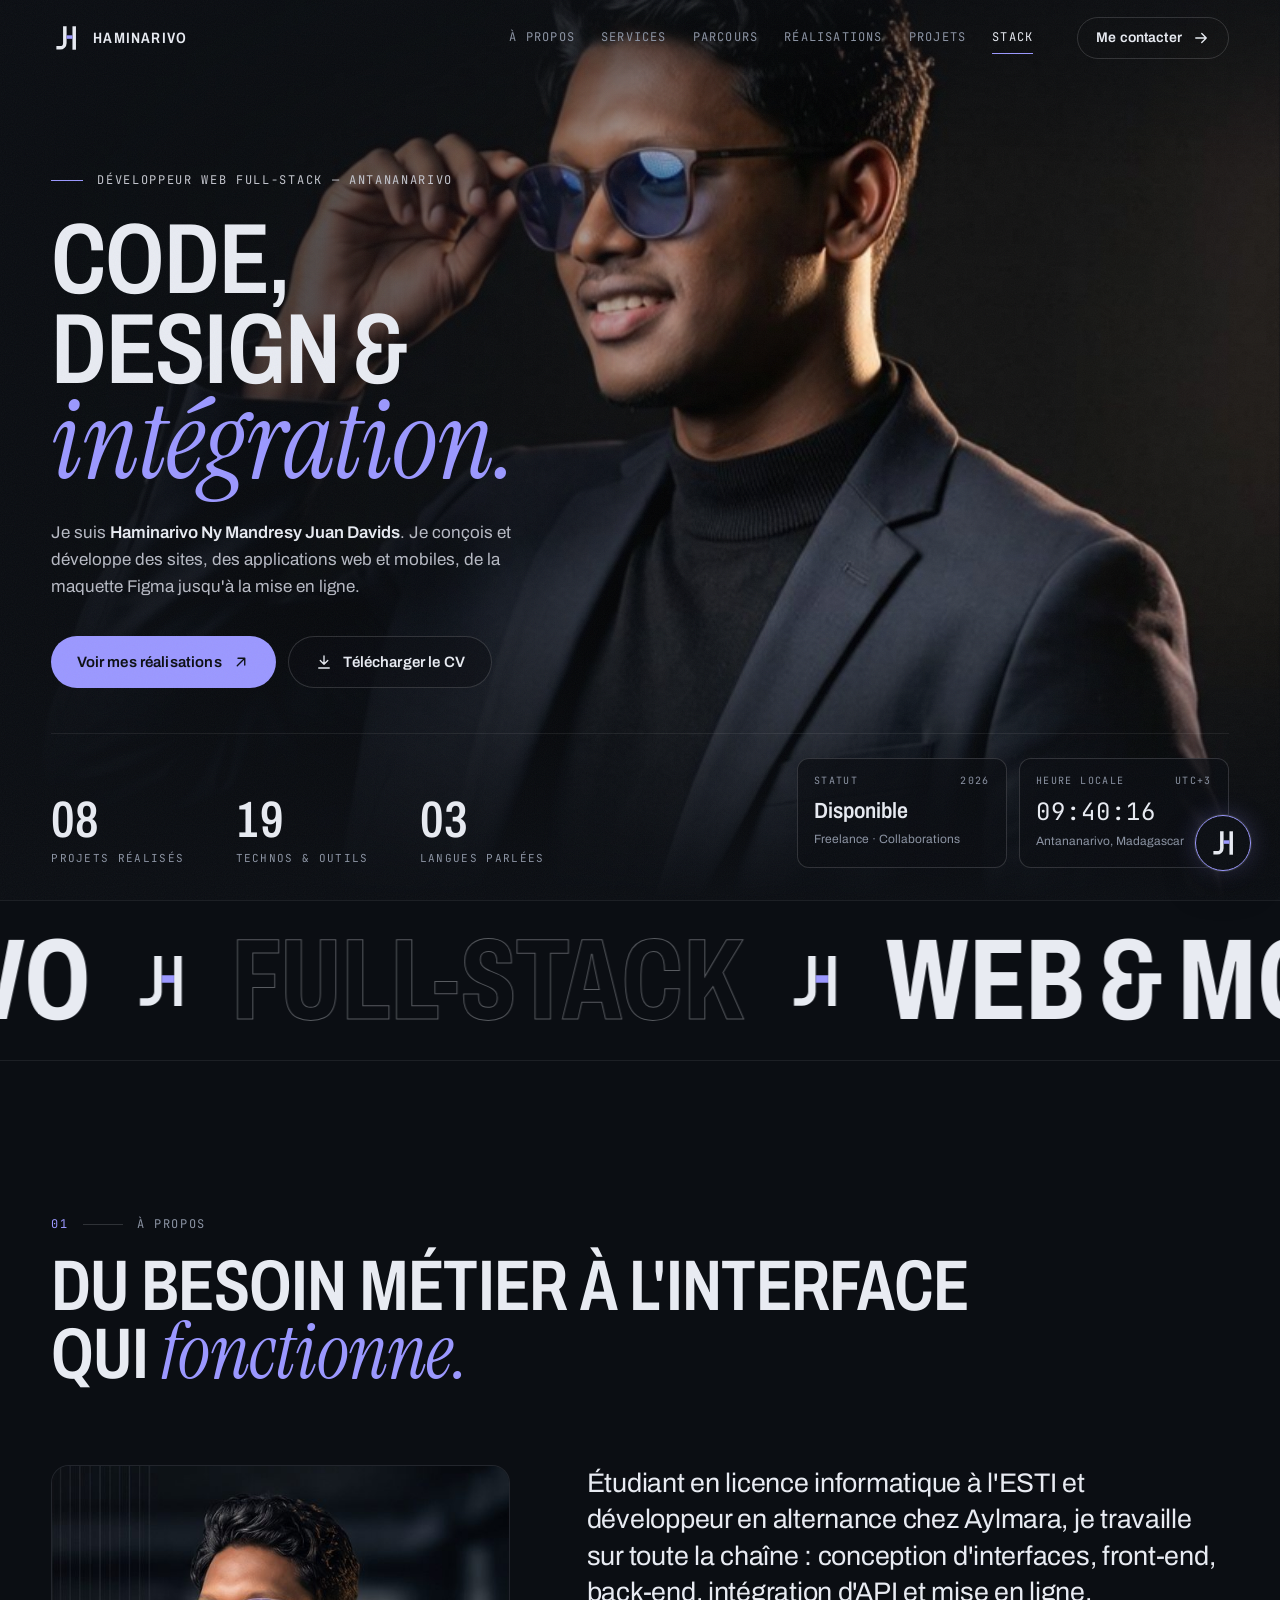
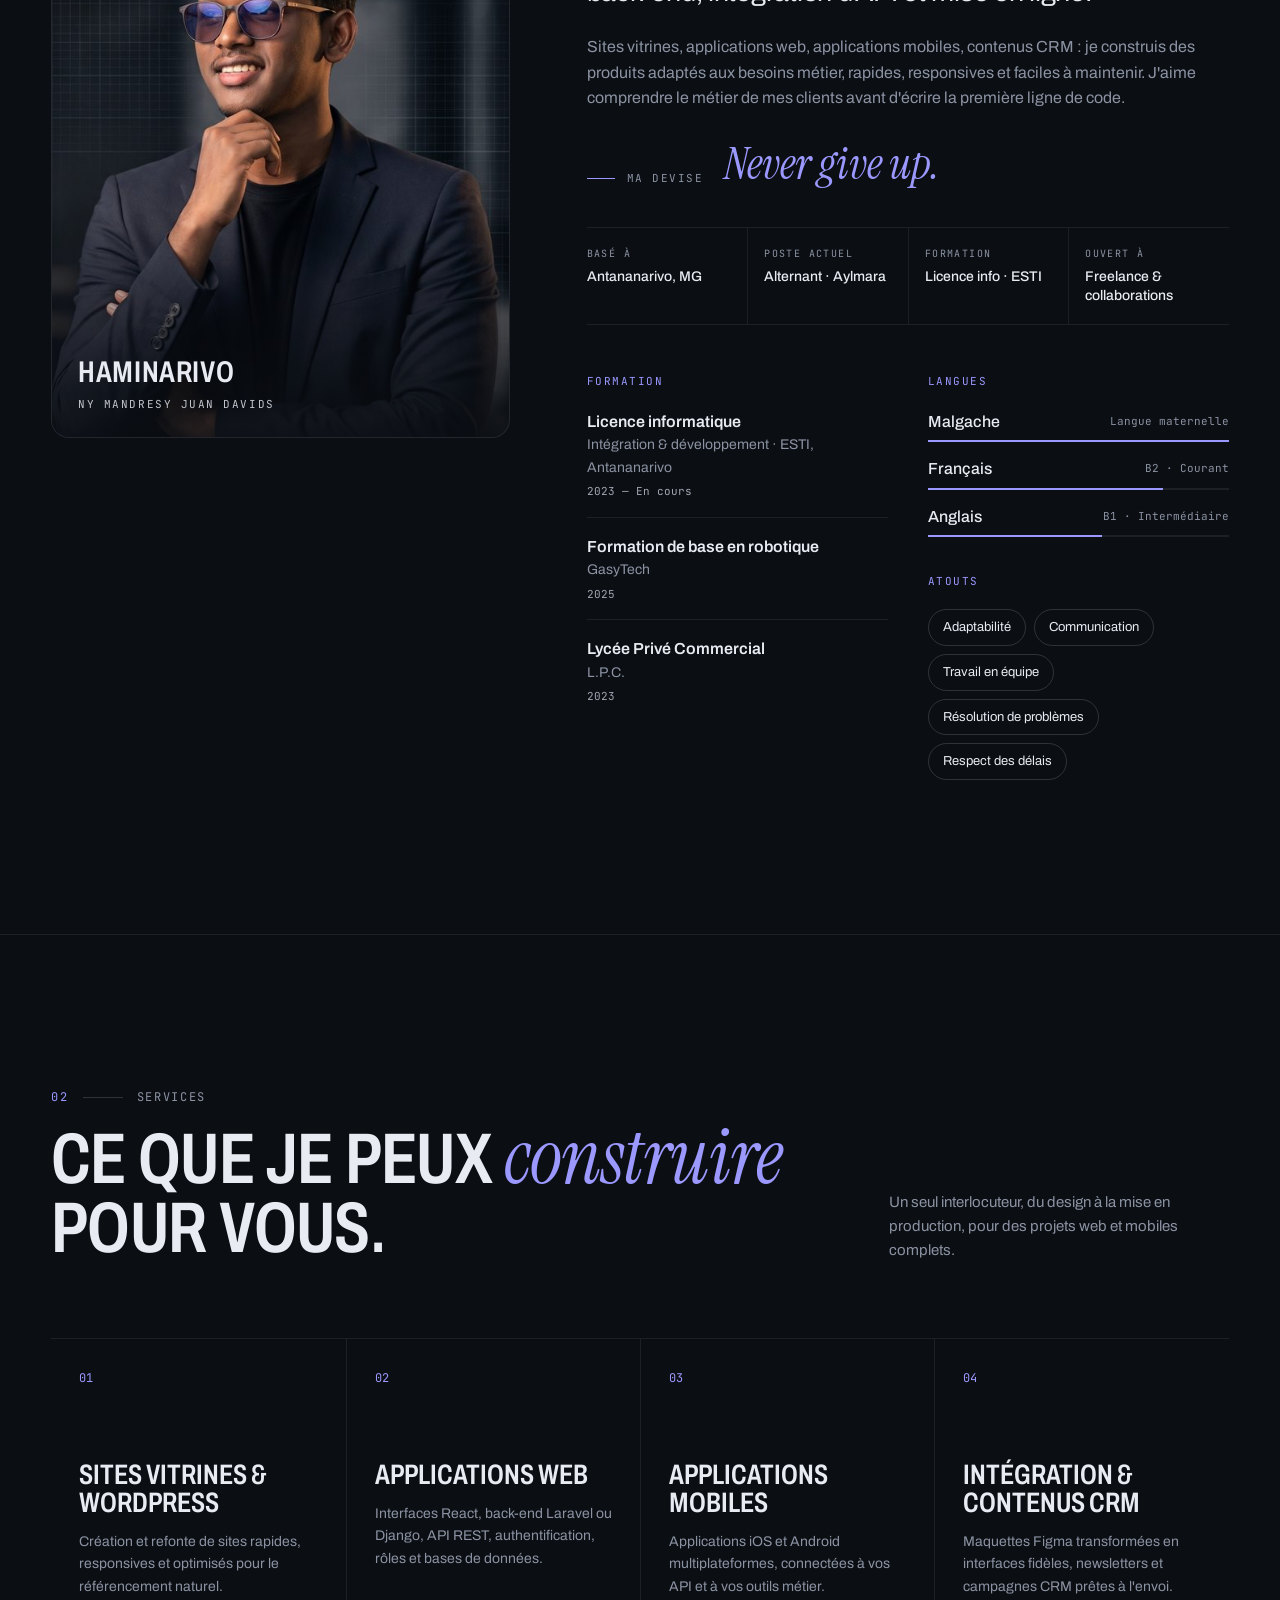
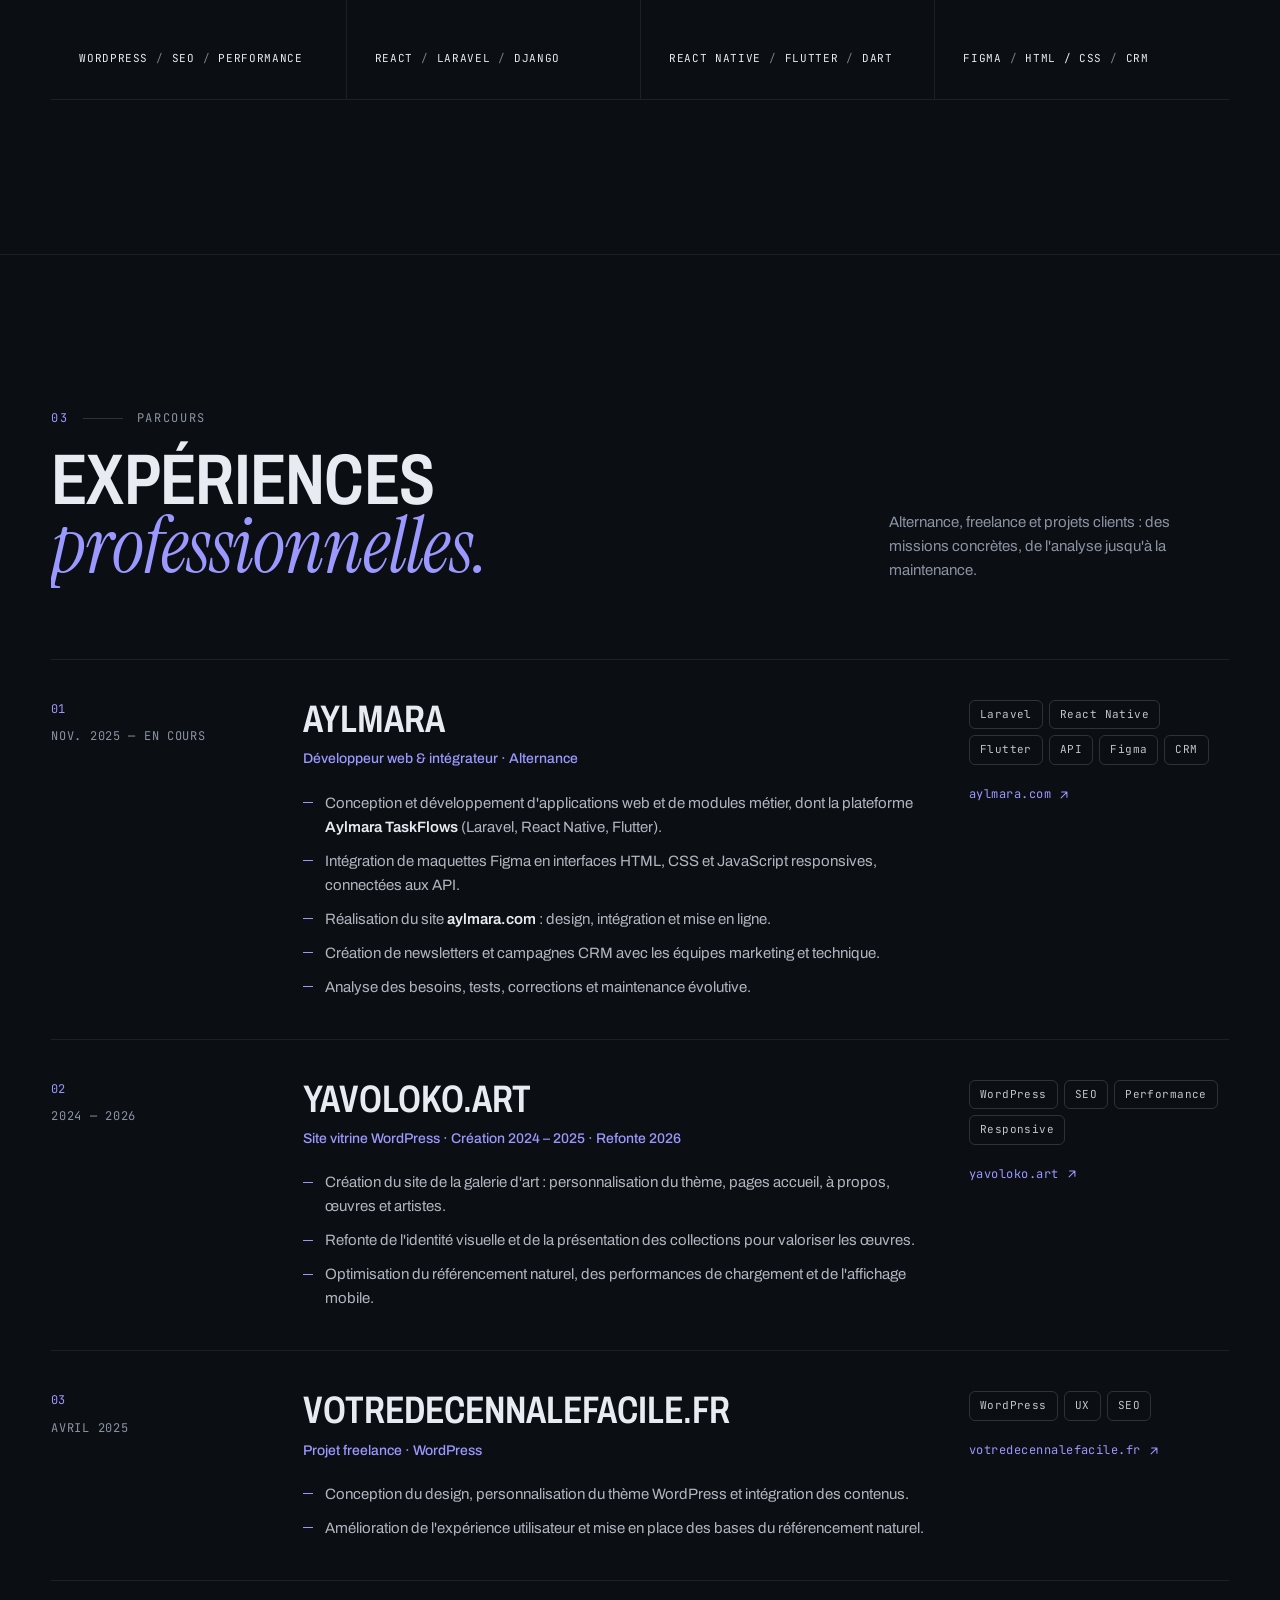
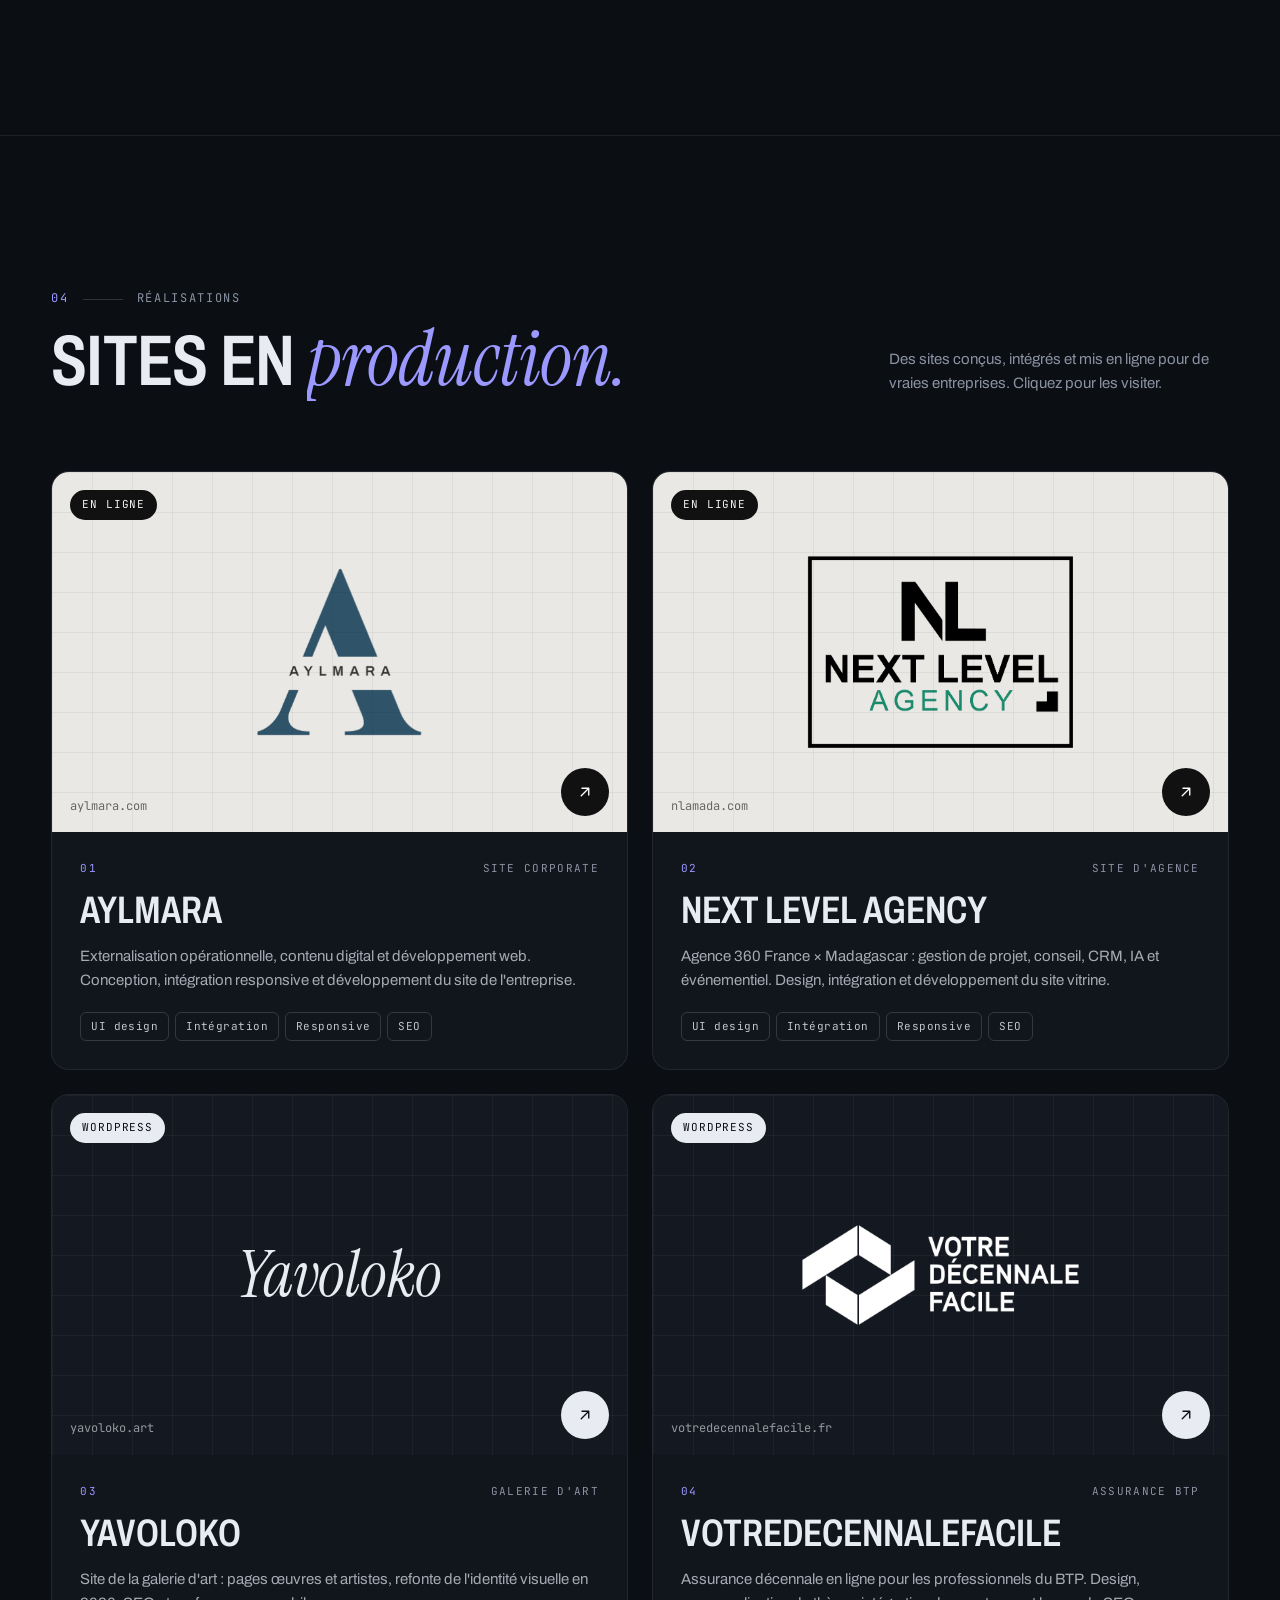
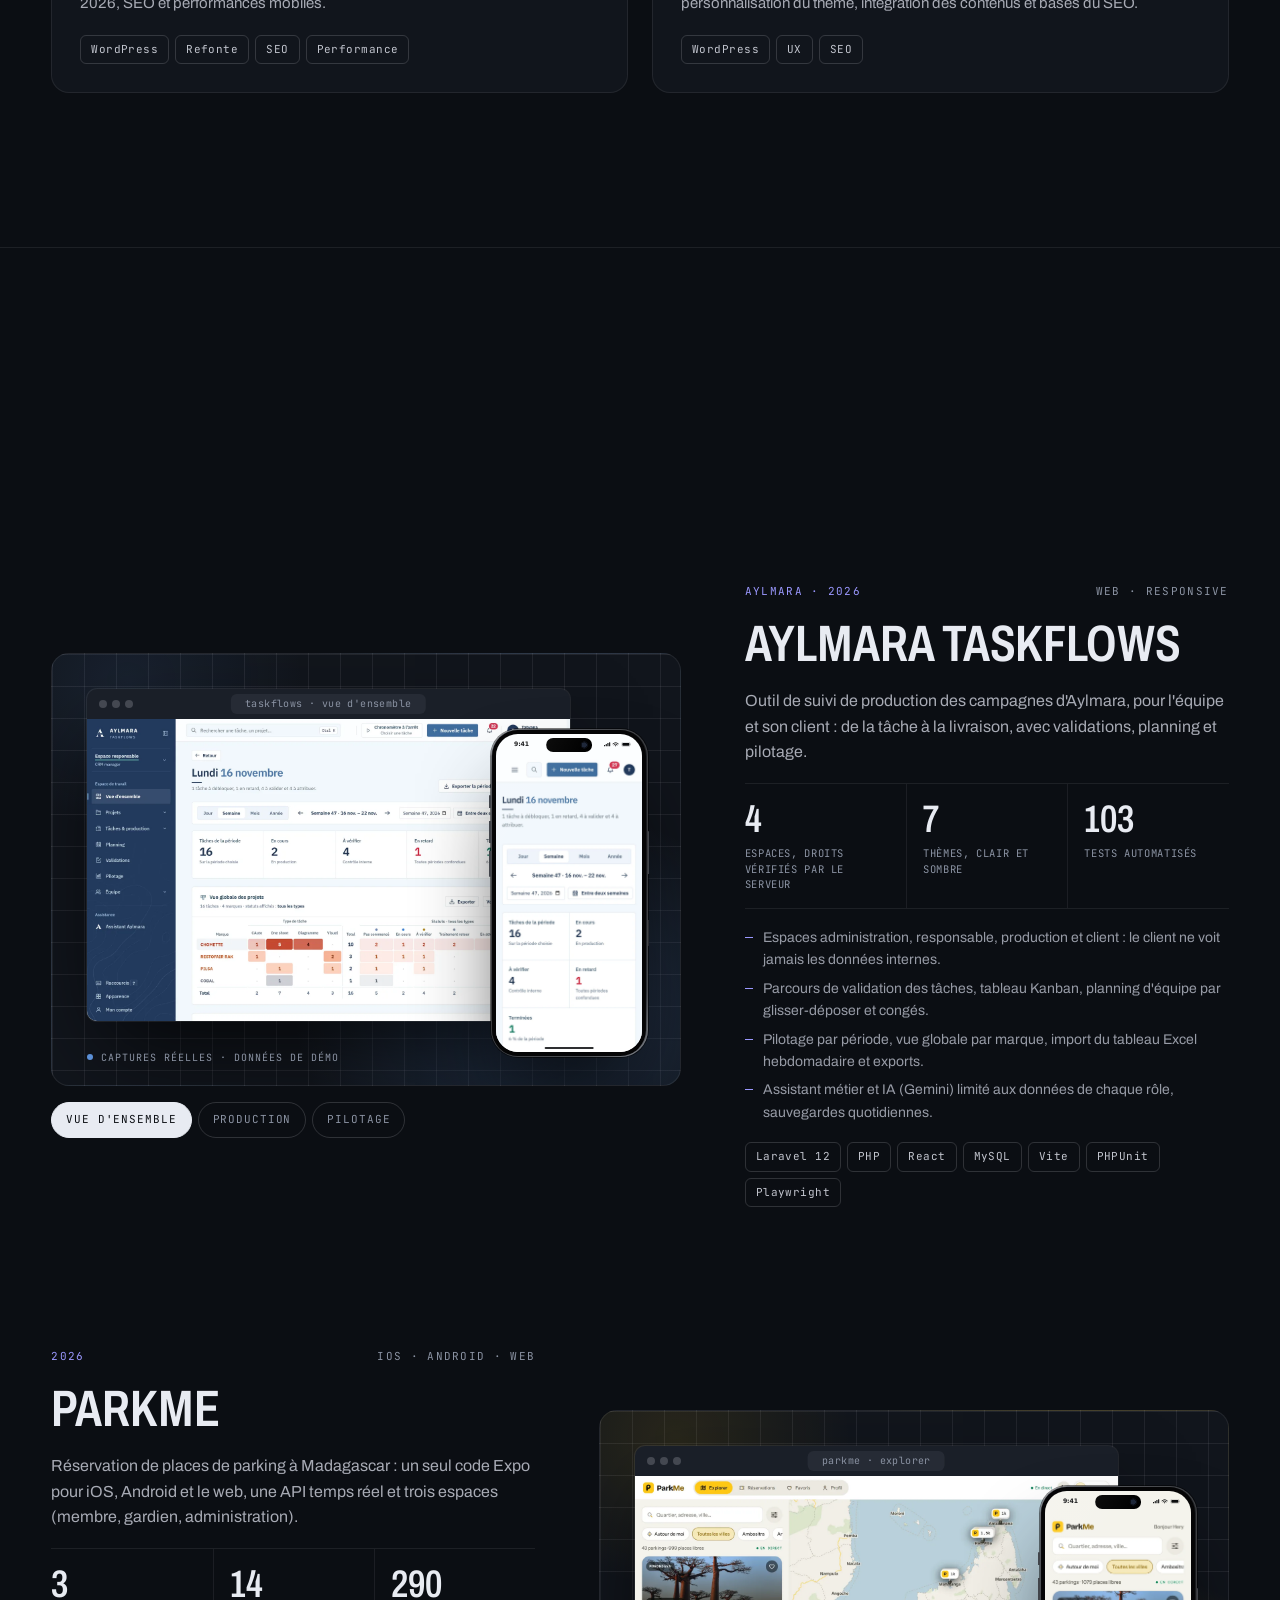
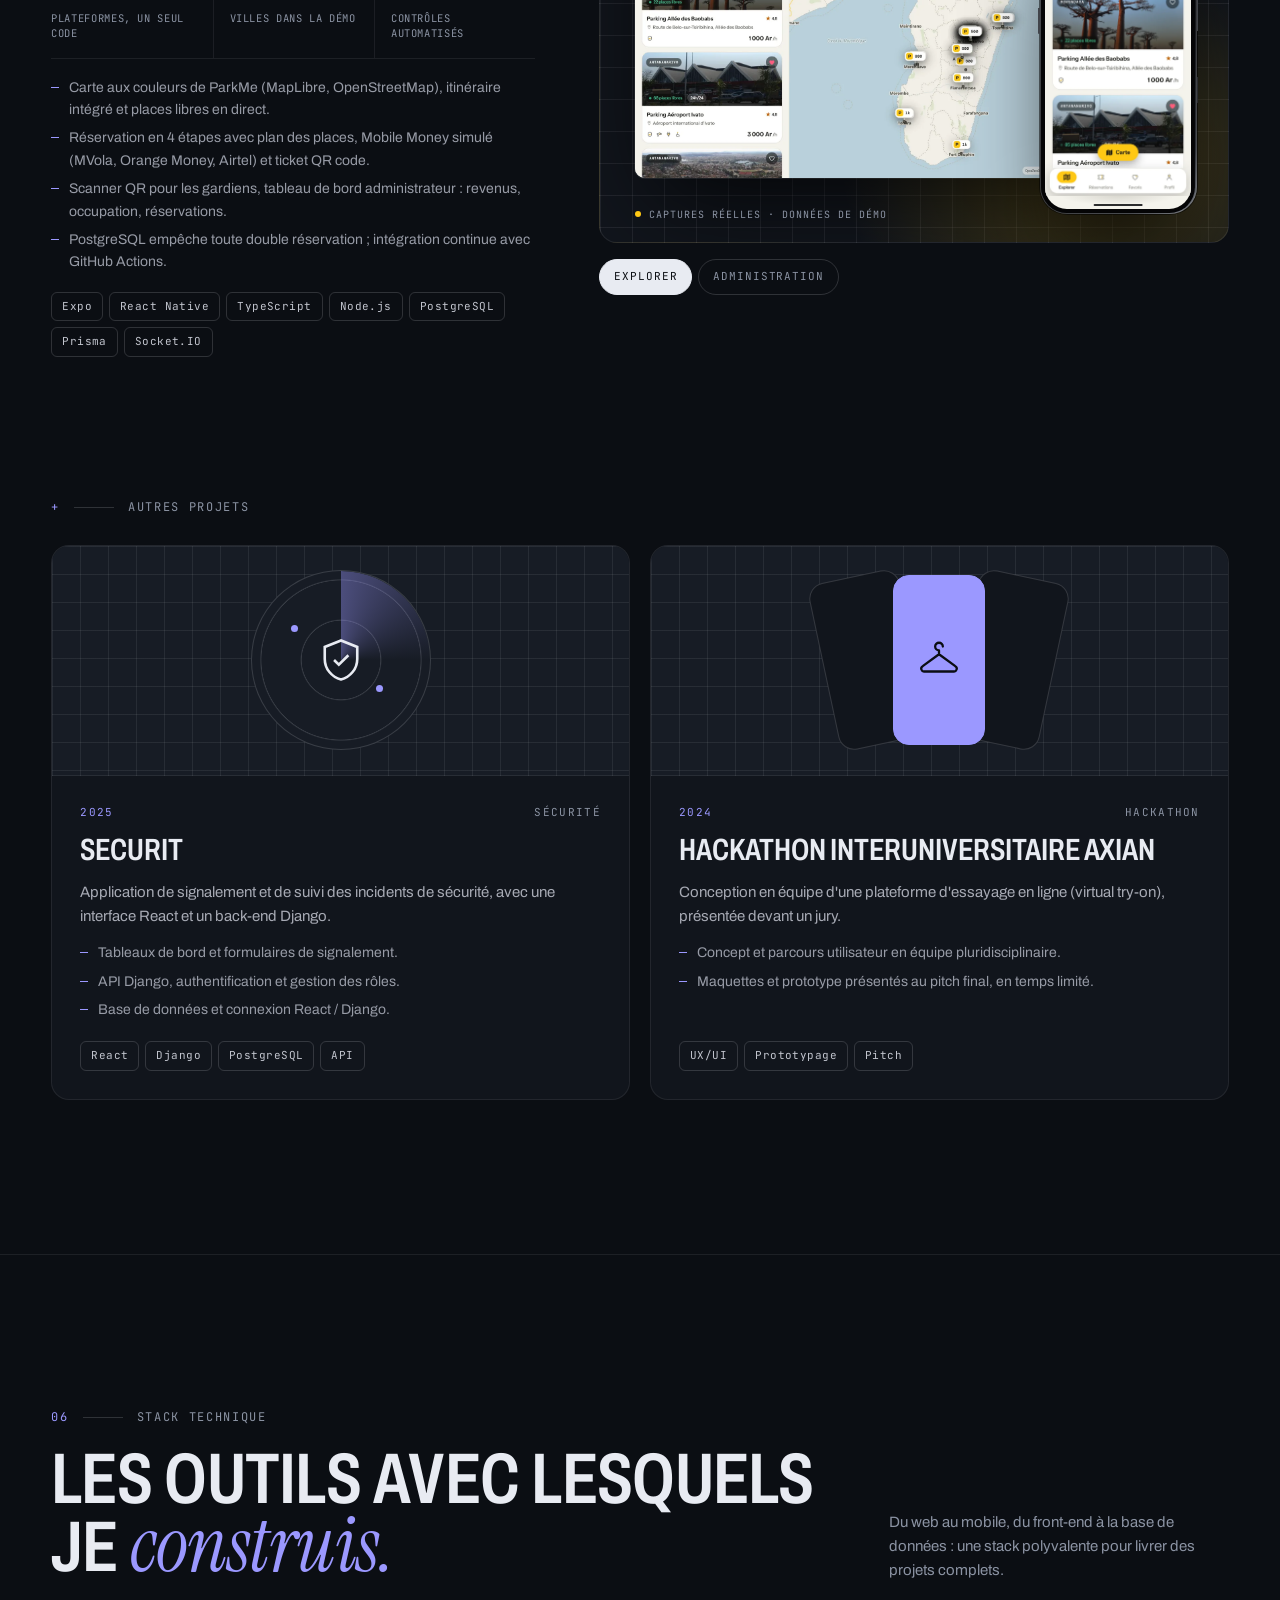
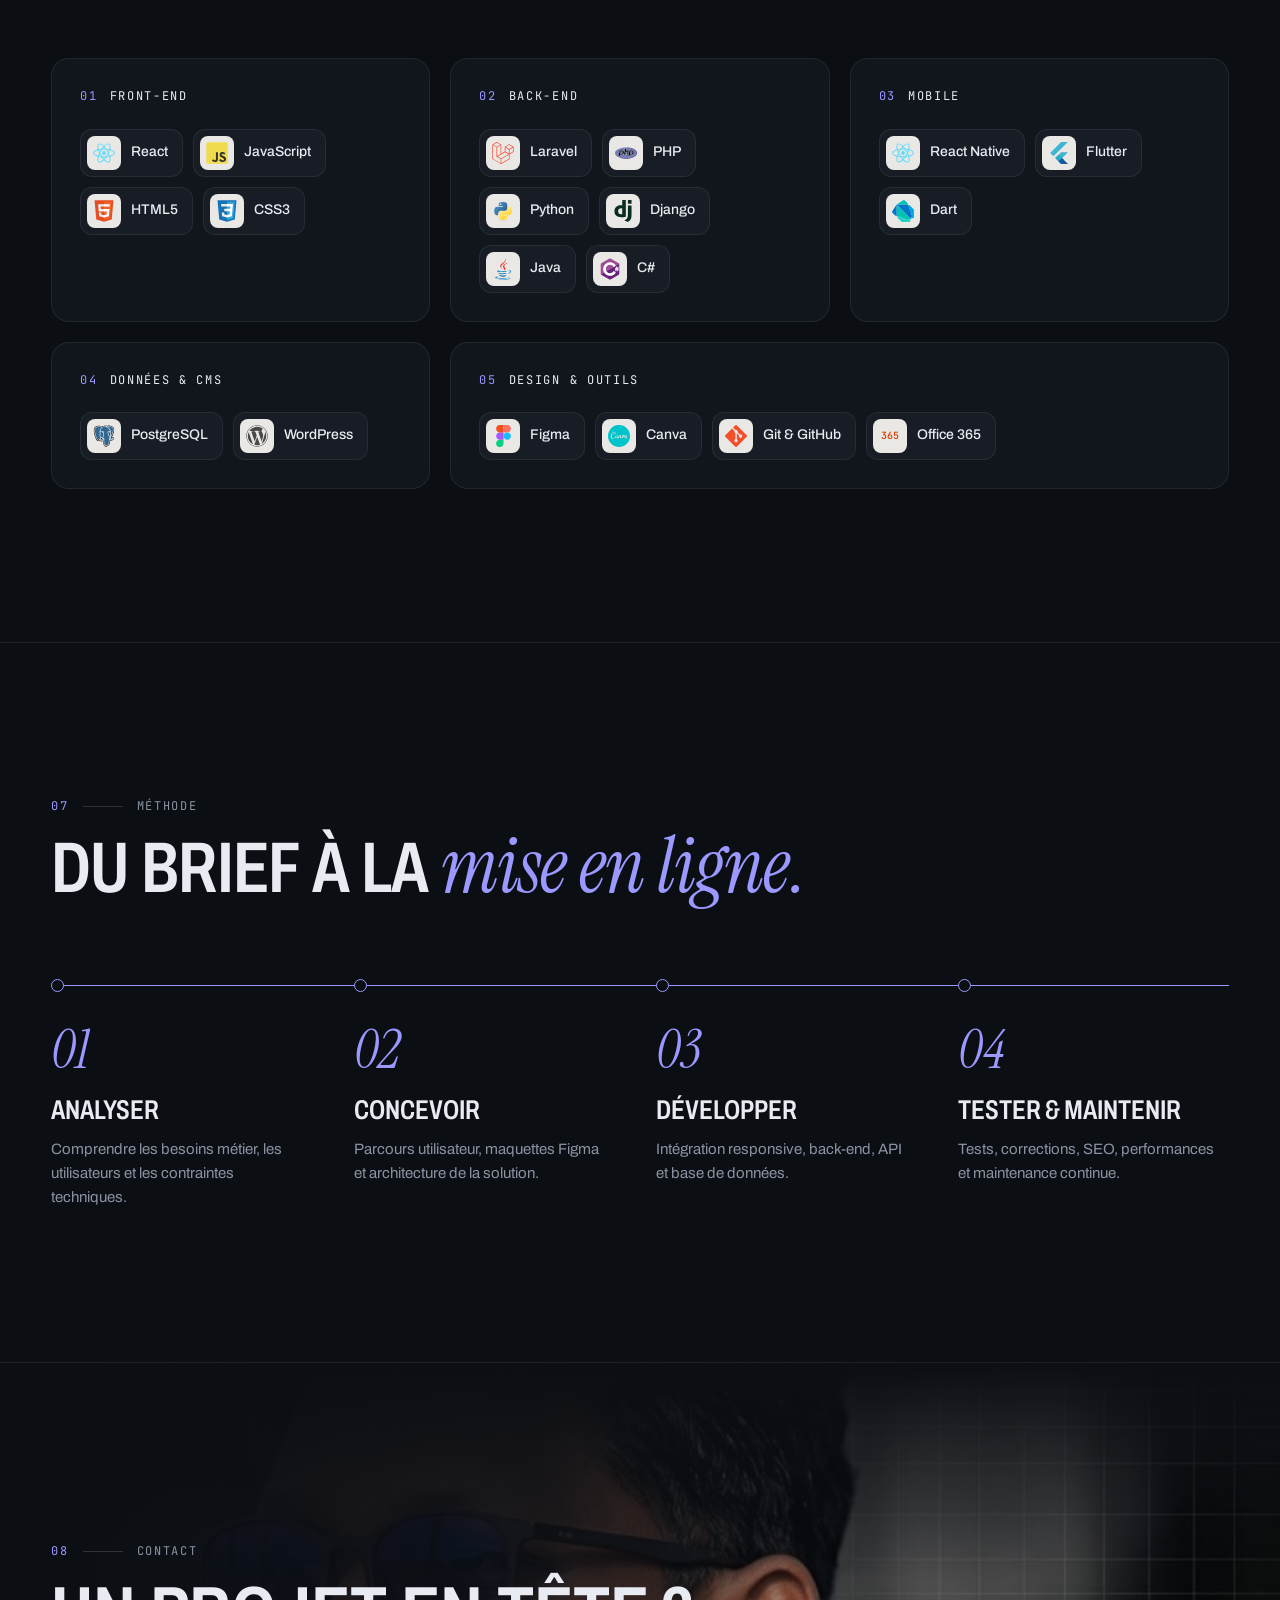
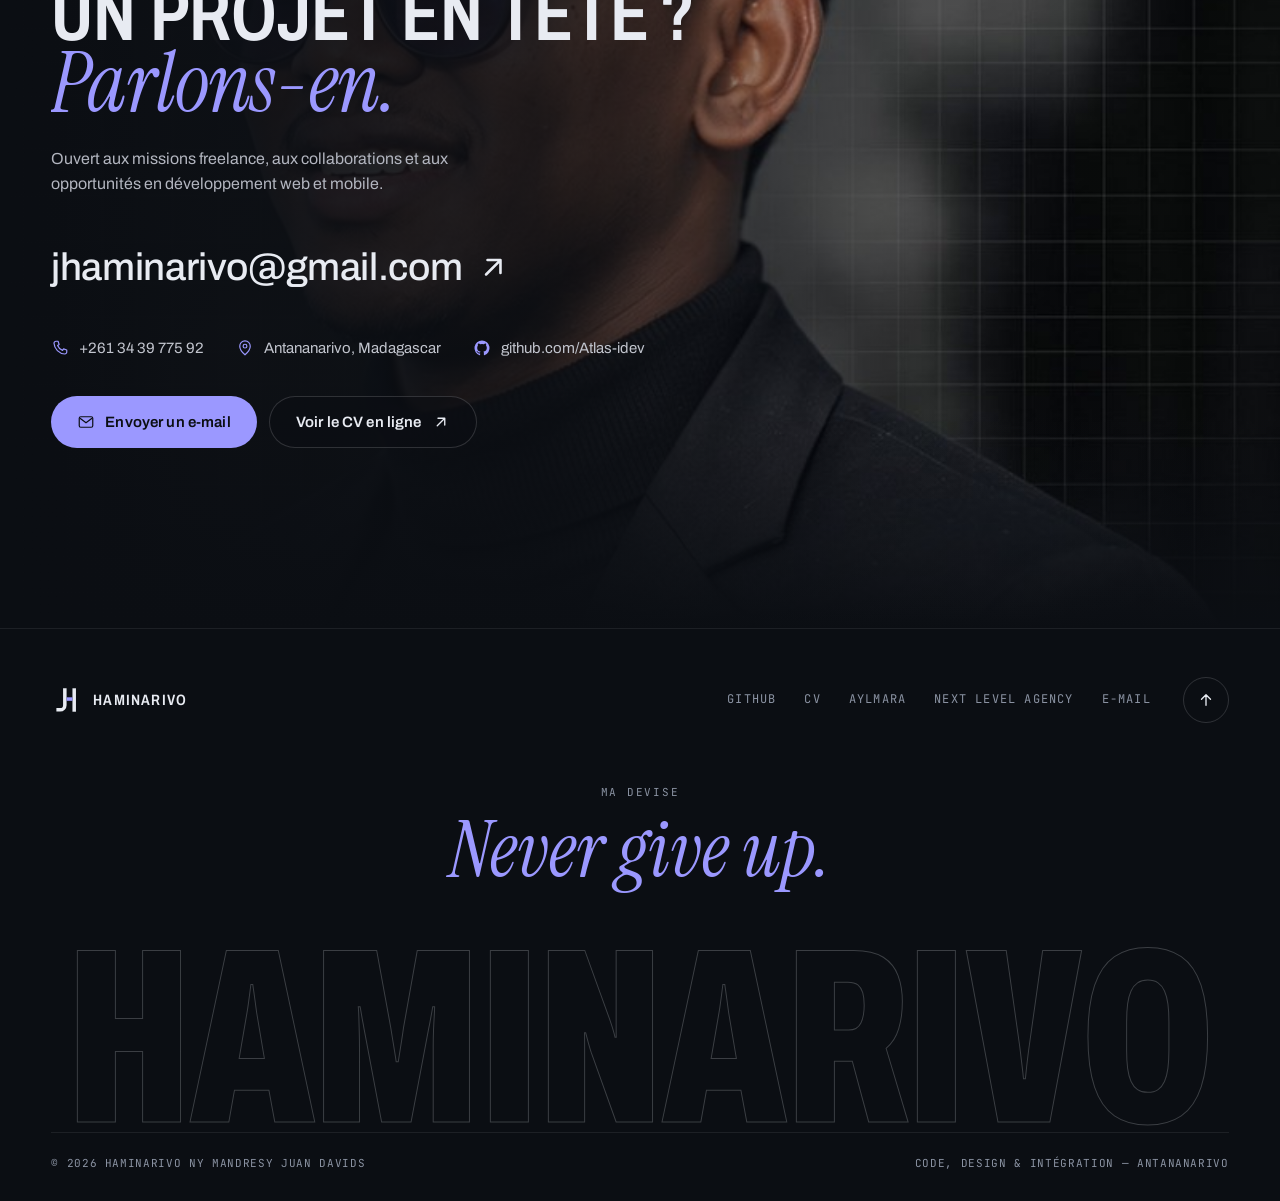
==== commit 71167d94: "feat: active Gemini via le relais Cloudflare" ====
--- a/index.html
+++ b/index.html
@@ -811,7 +811,7 @@
 
   <!-- Assistant : questions sur Juan. data-endpoint = adresse du Worker Gemini (voir assistant/README.md) ;
        vide, la bulle répond avec ses réponses préparées. -->
-  <div class="ai" data-assistant data-endpoint="">
+  <div class="ai" data-assistant data-endpoint="https://portfolio-assistant.atlas-idev.workers.dev">
     <p class="ai__teaser" hidden>
       <span>Une question sur Juan ? <b>Son assistant vous répond.</b></span>
       <button type="button" aria-label="Masquer l'invitation"><svg class="ico" viewBox="0 0 24 24"><path d="M7 7l10 10M17 7 7 17" fill="none" stroke="currentColor" stroke-width="1.8" stroke-linecap="round"/></svg></button>
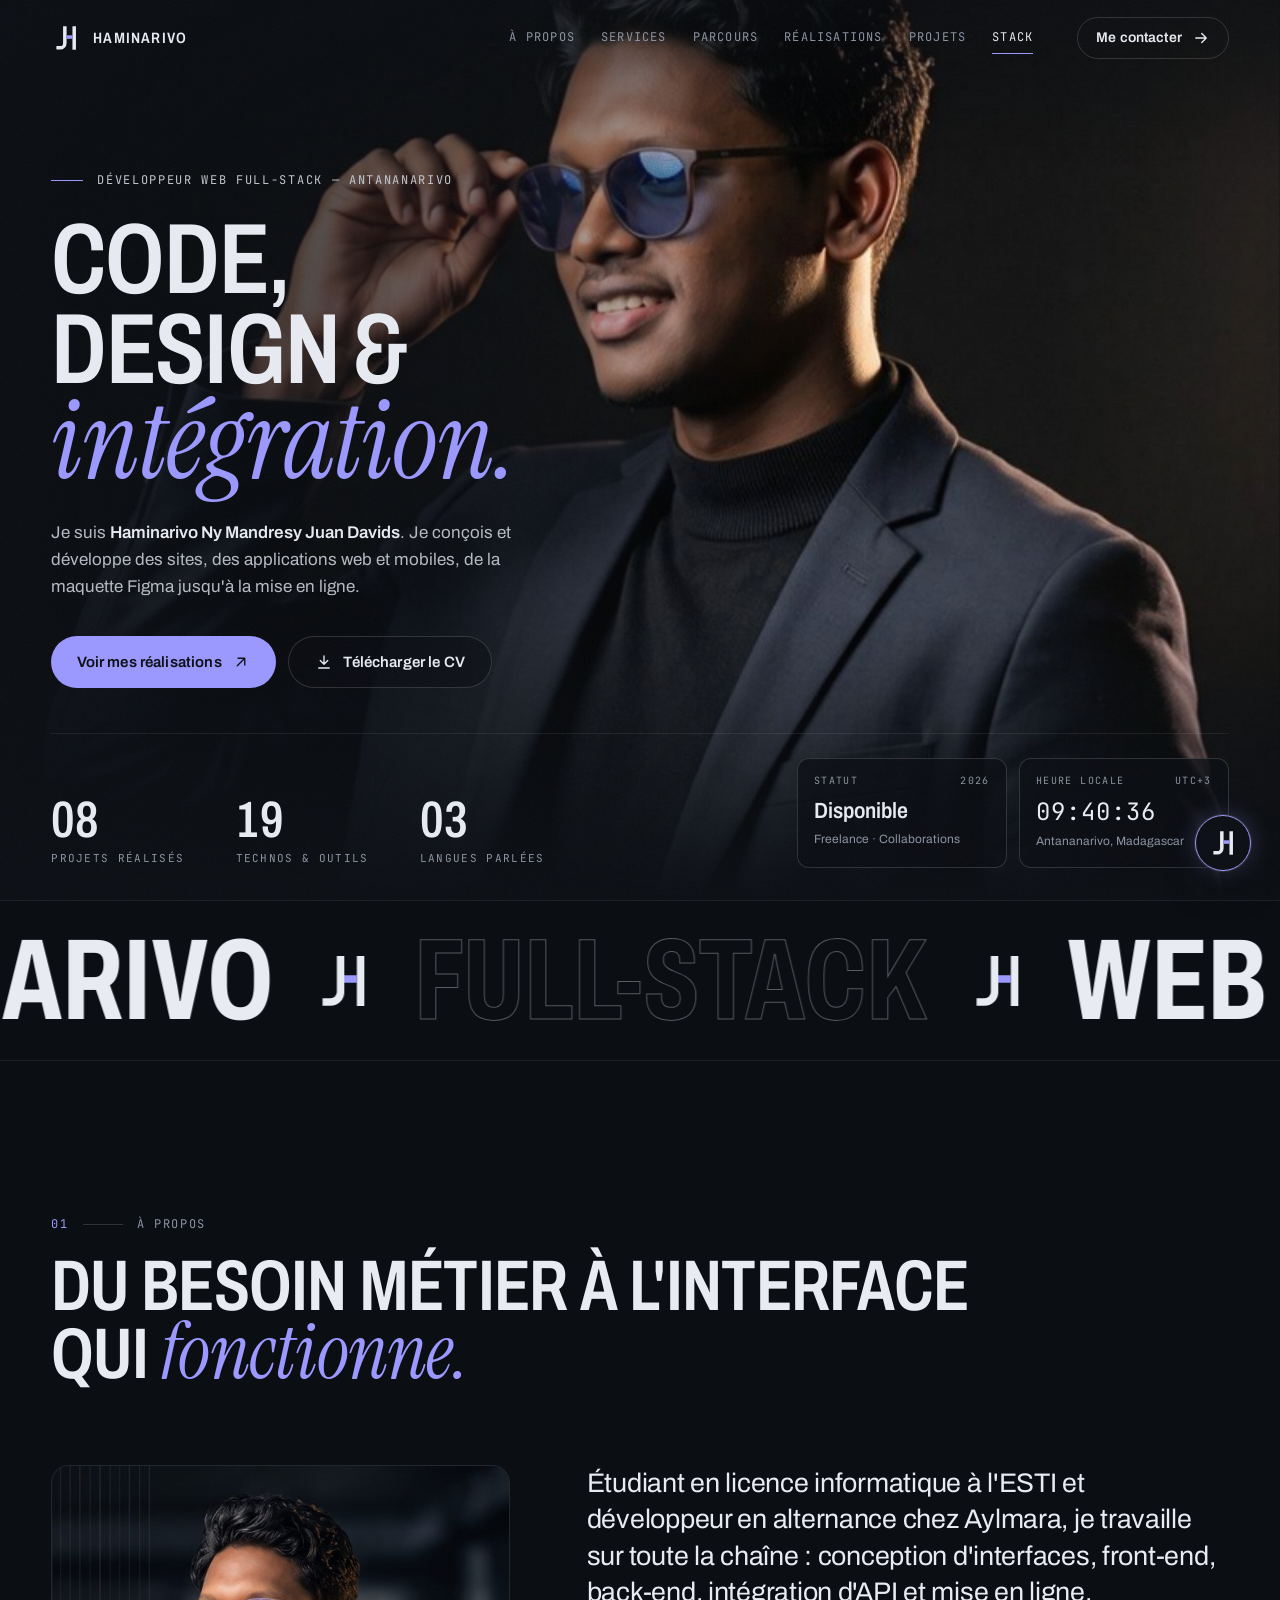
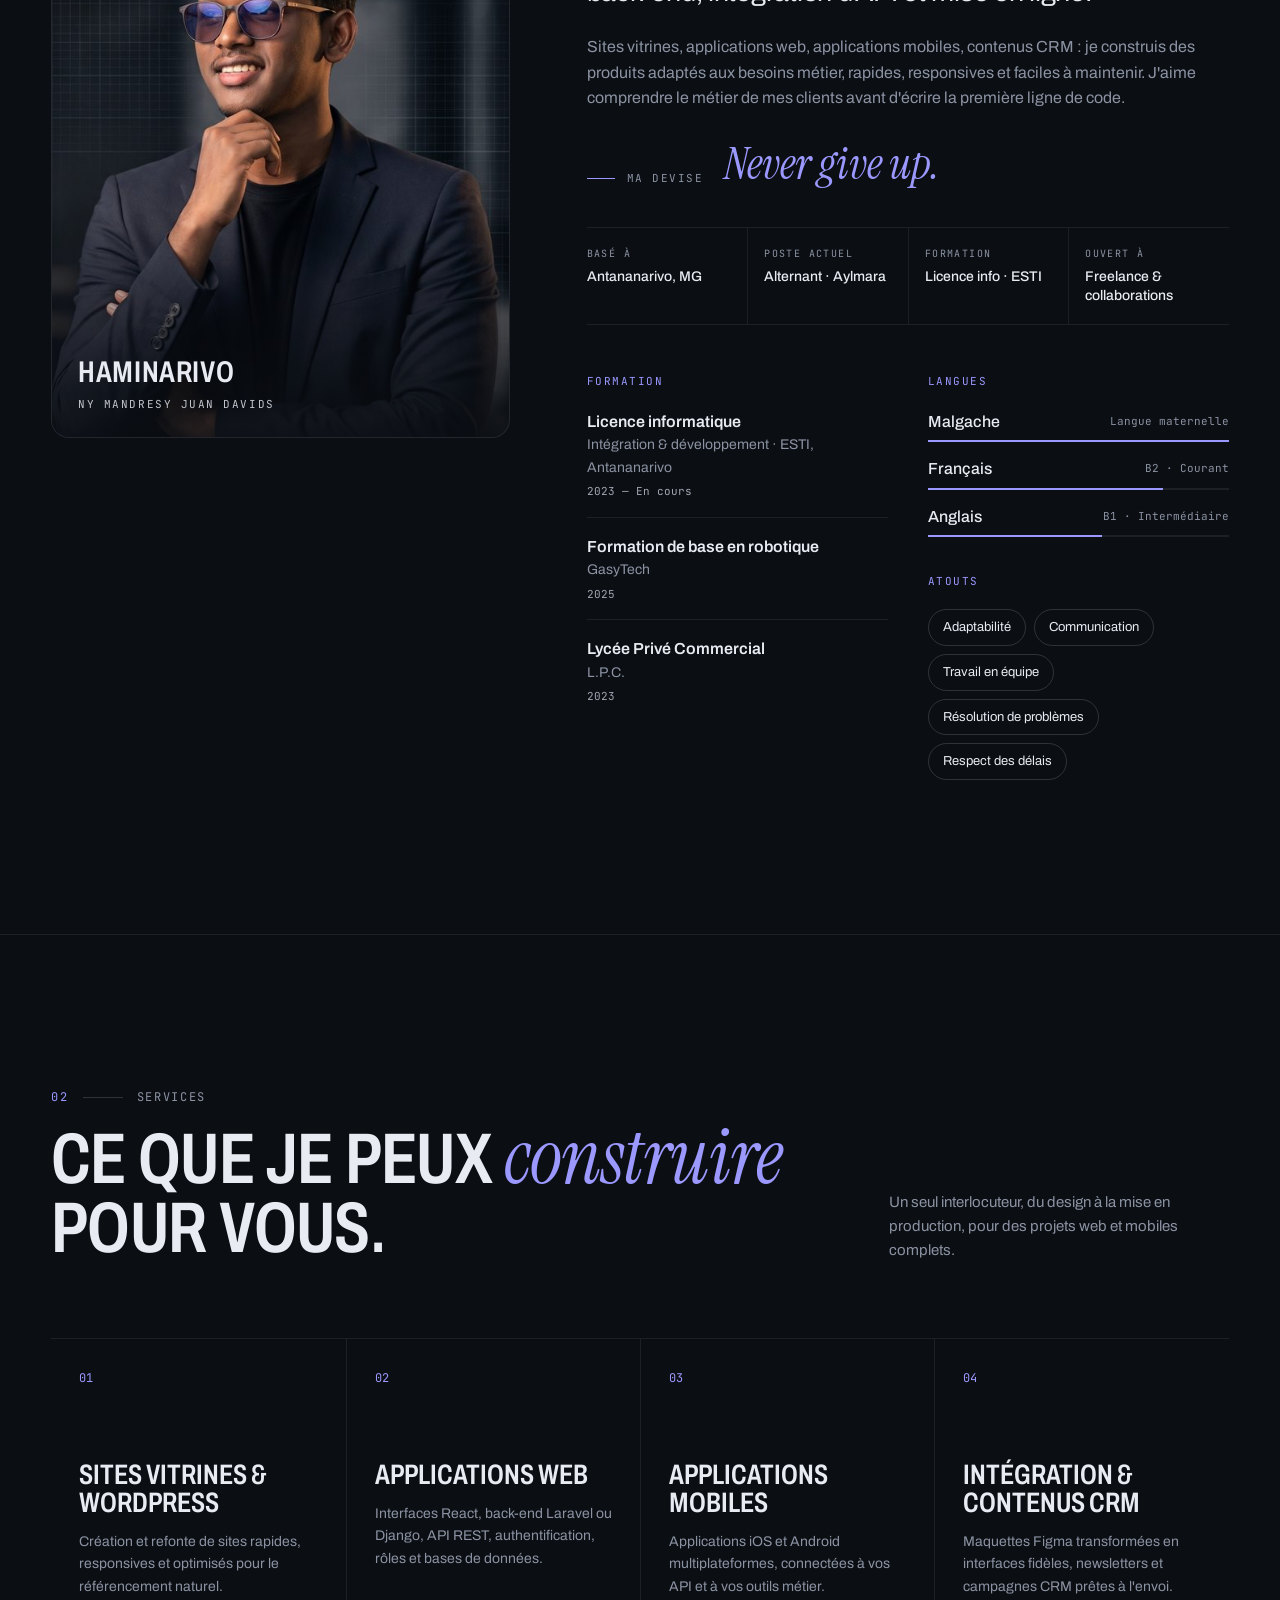
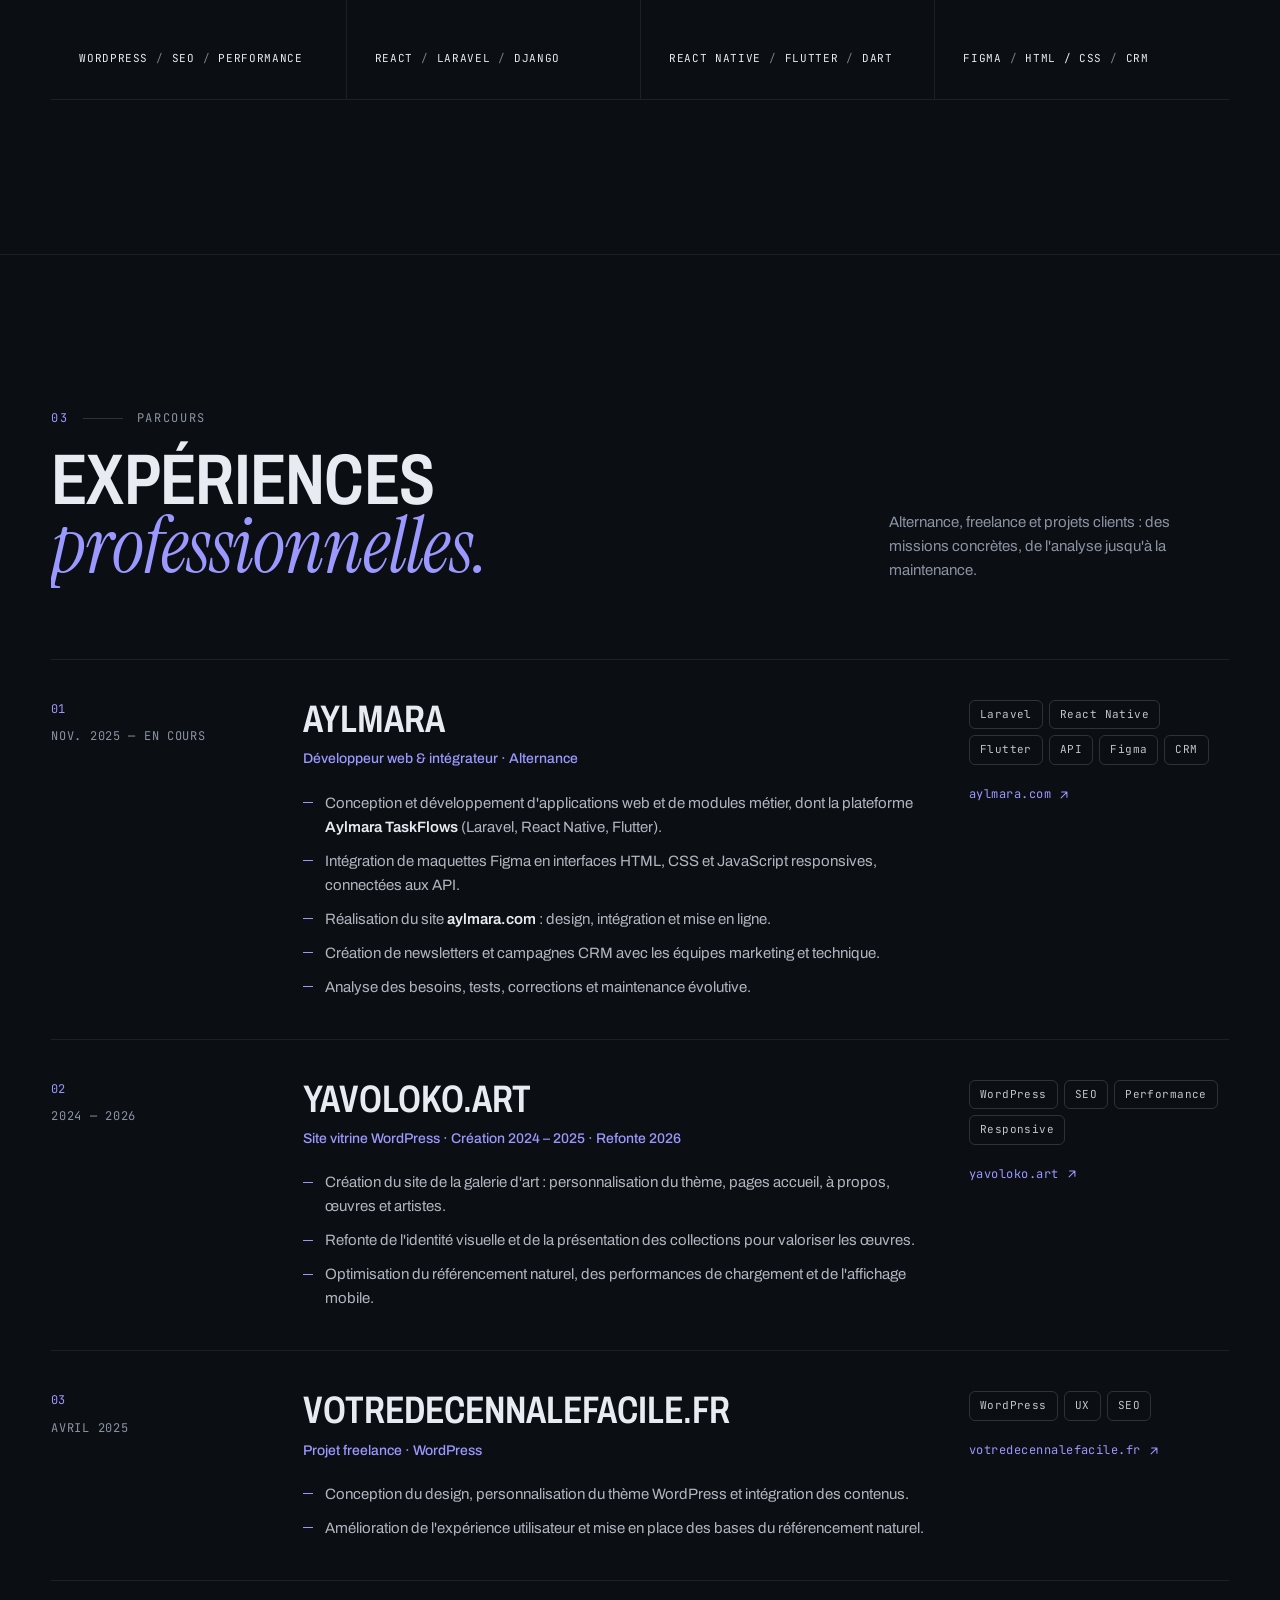
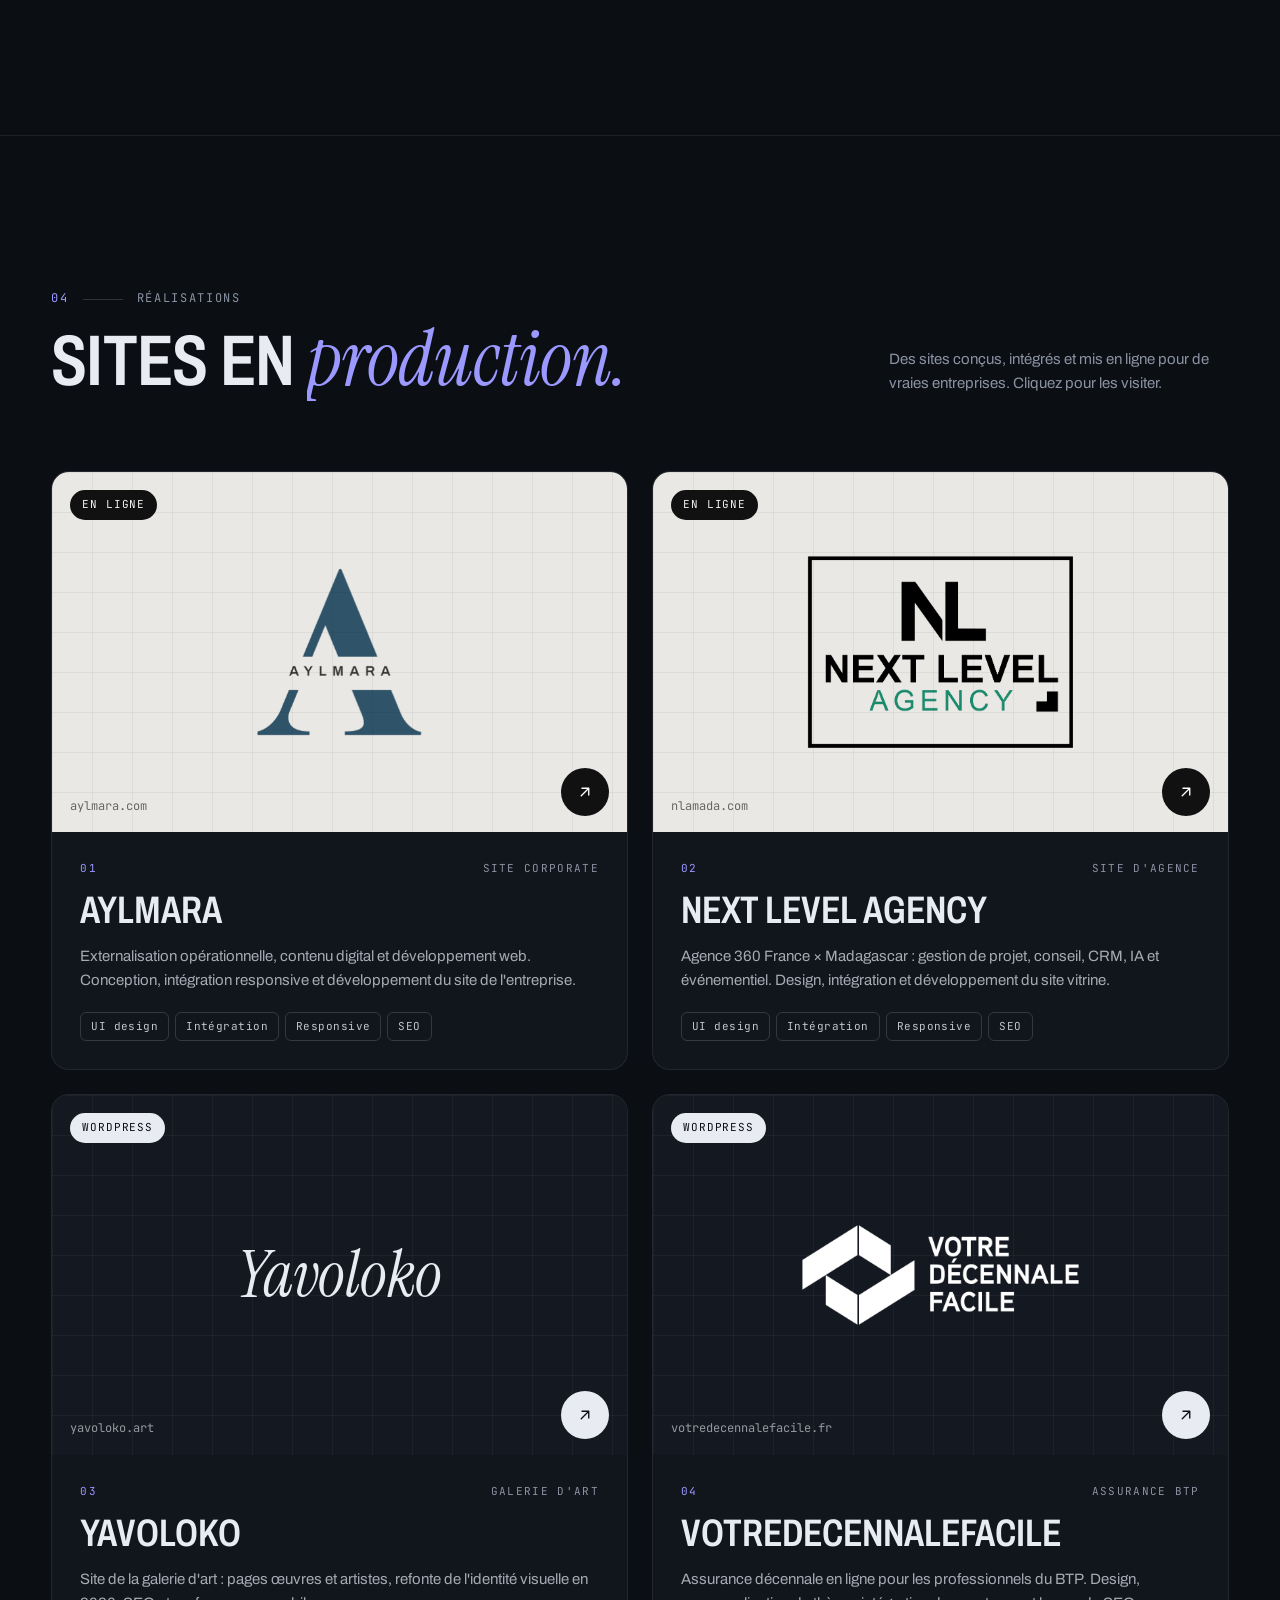
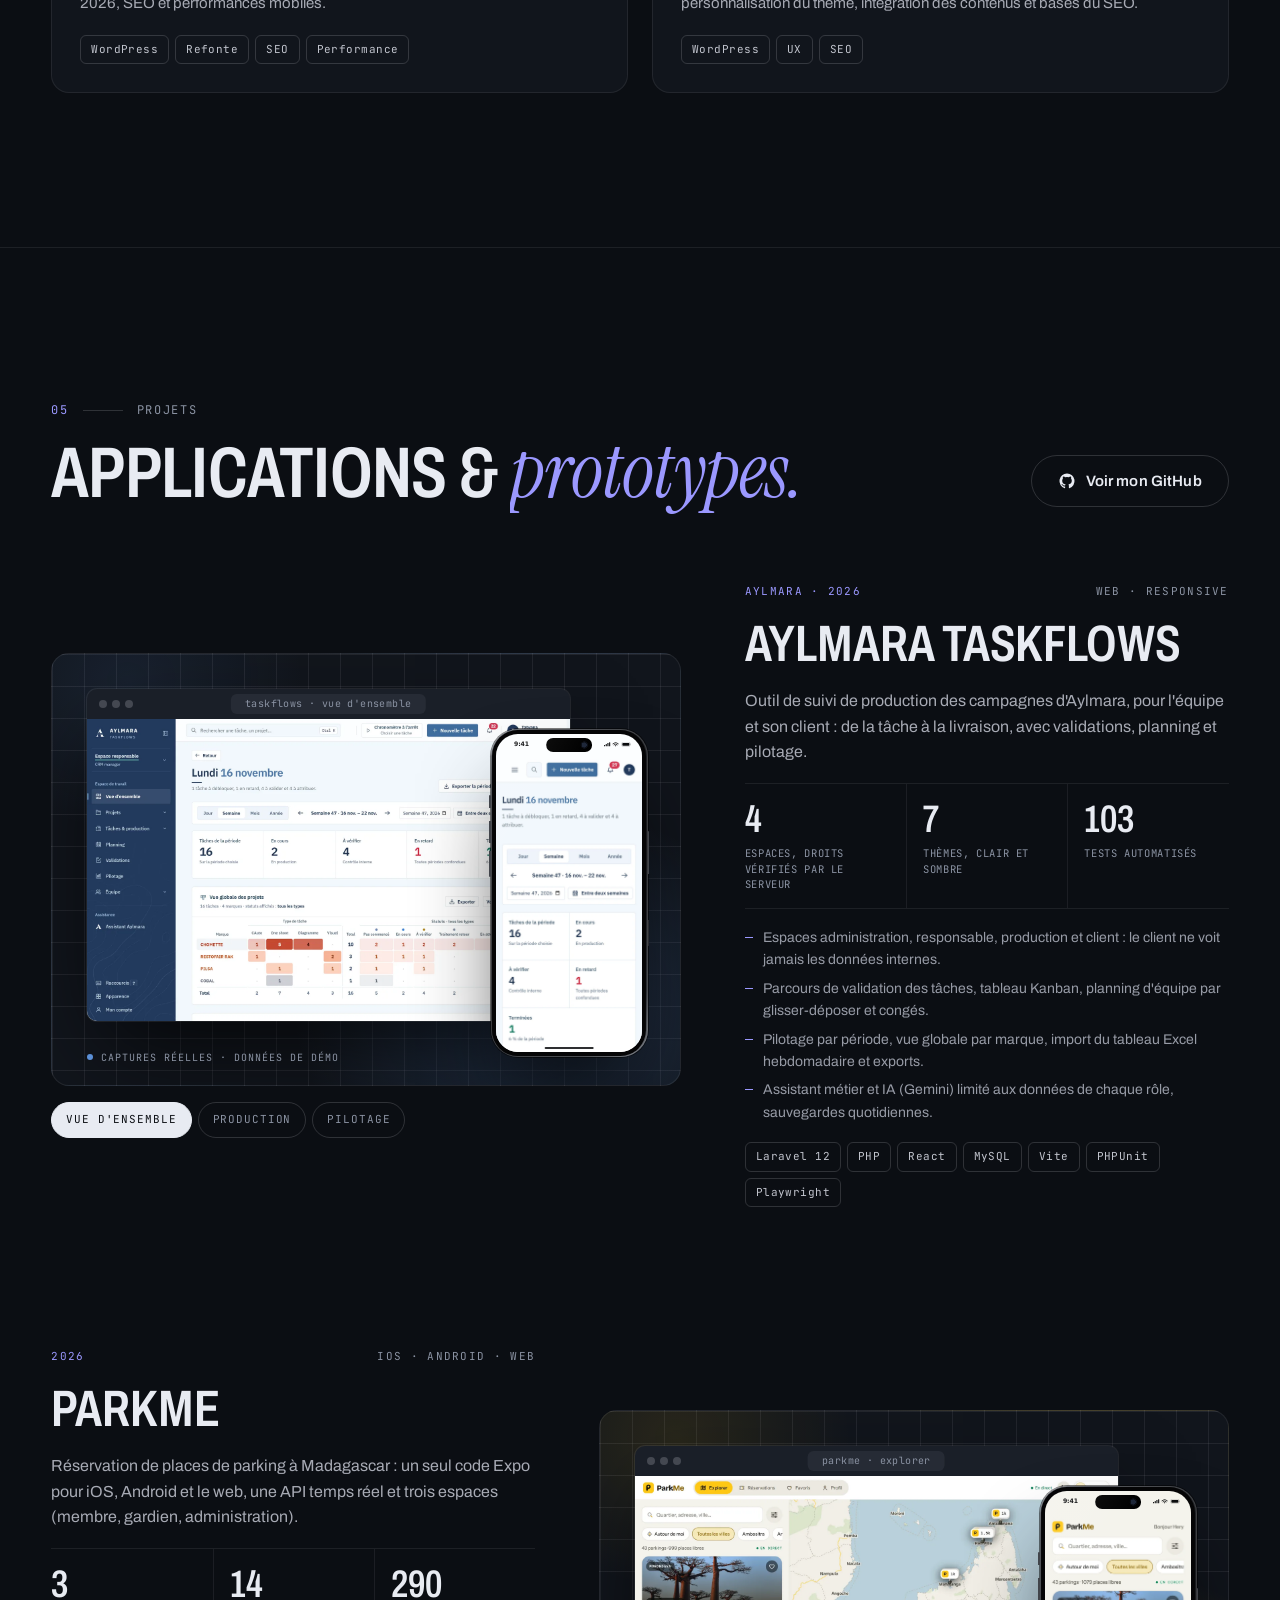
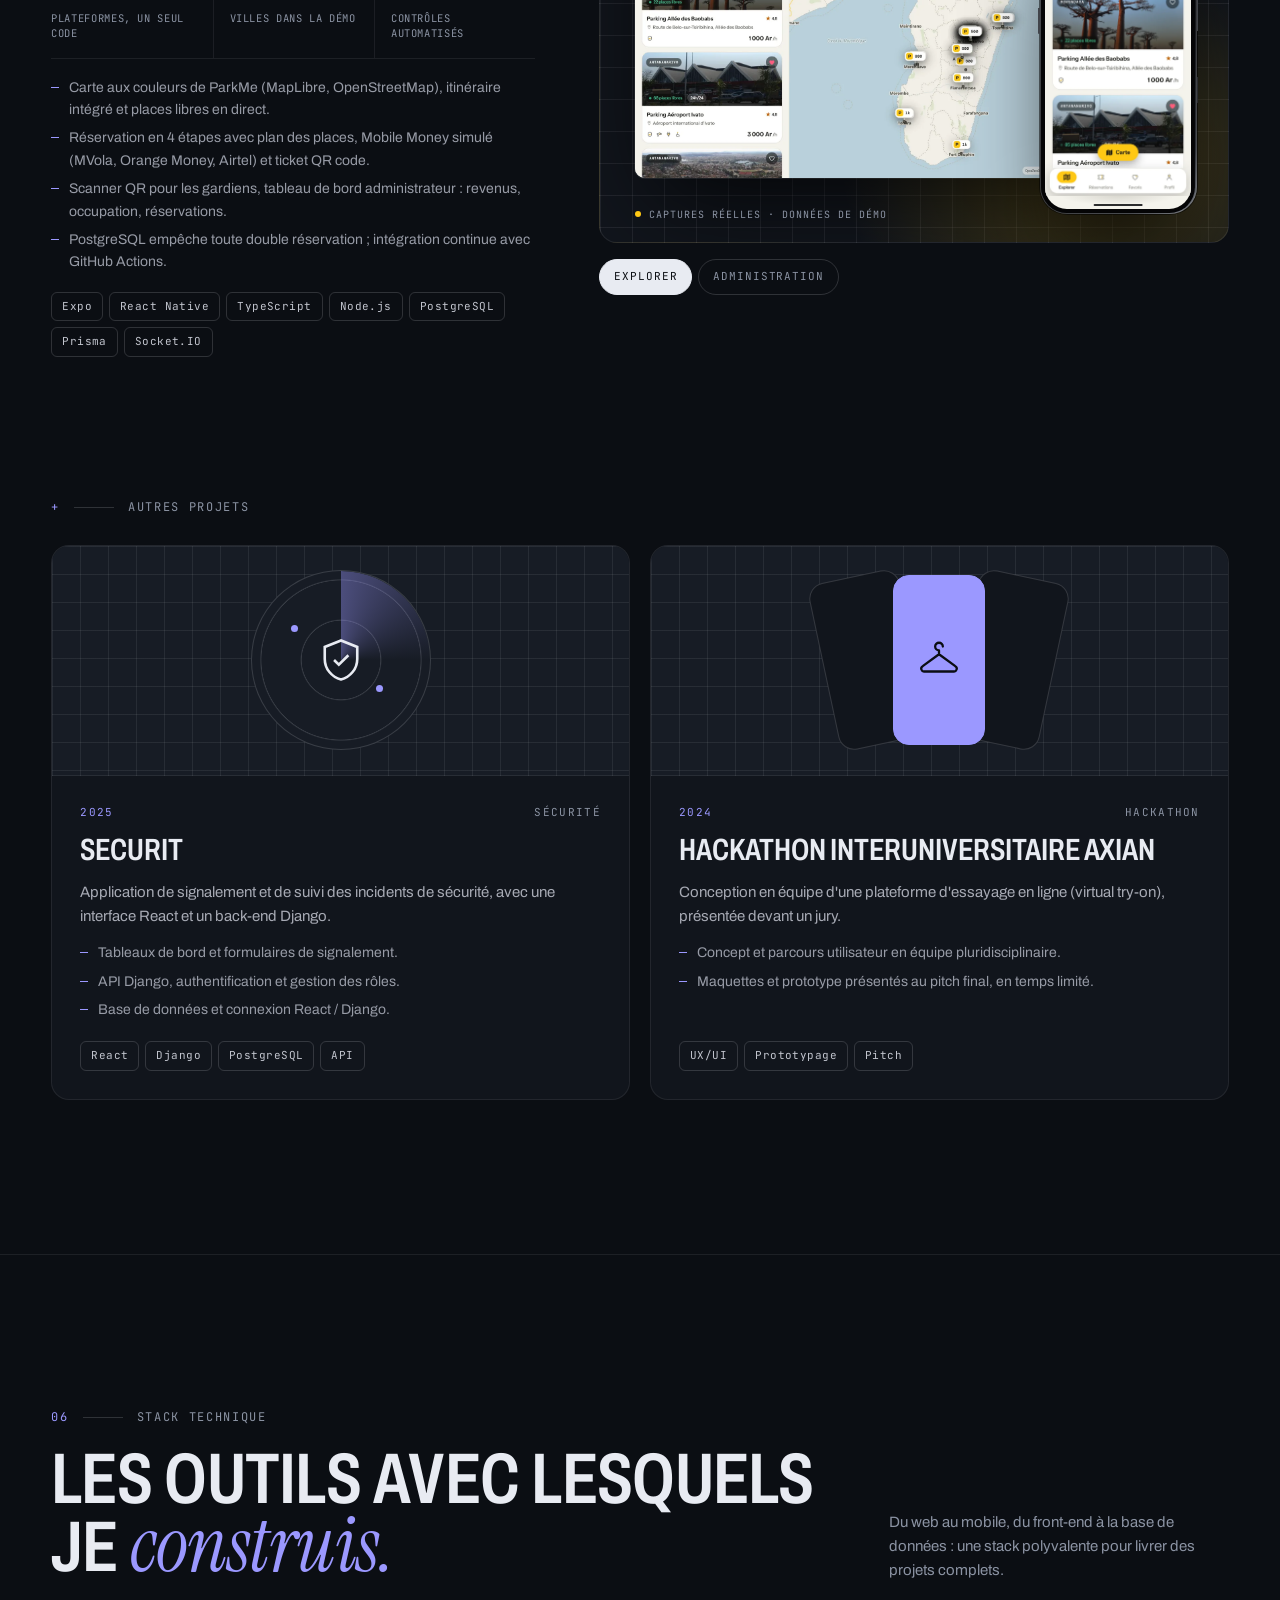
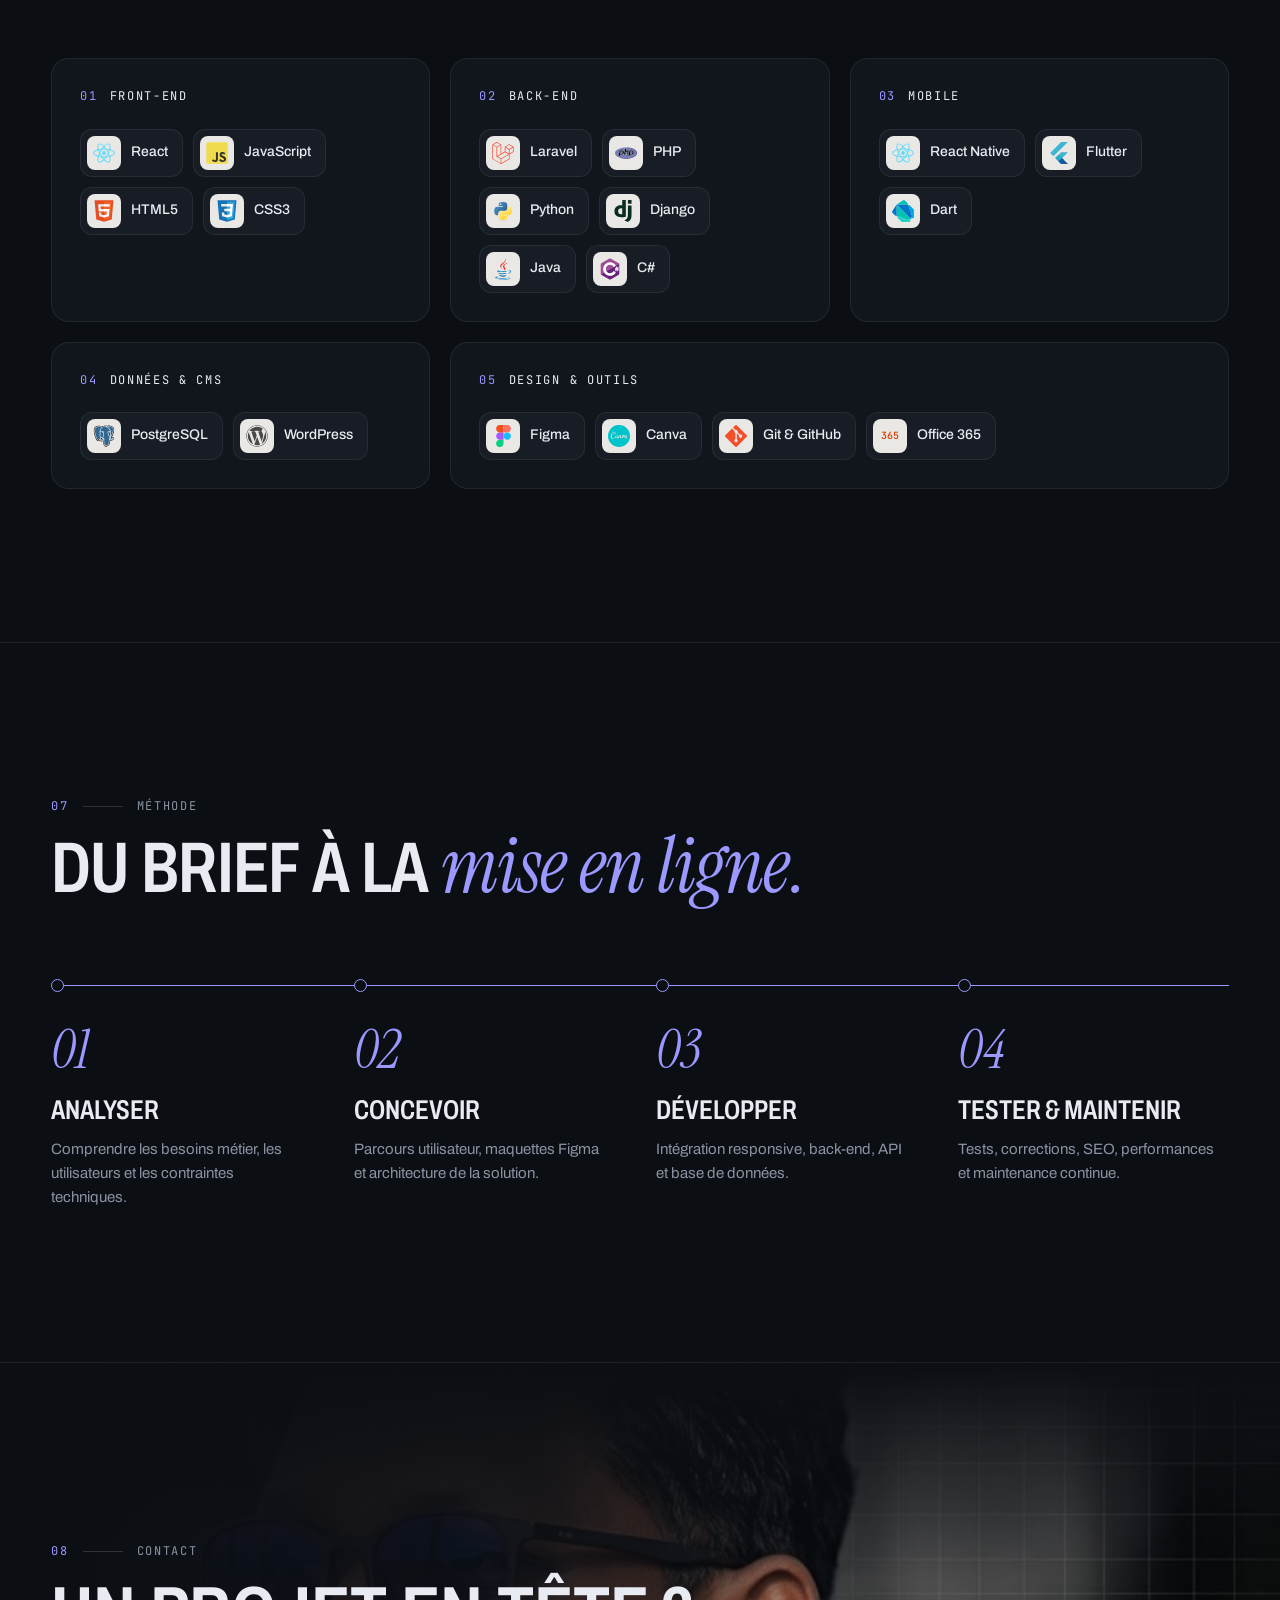
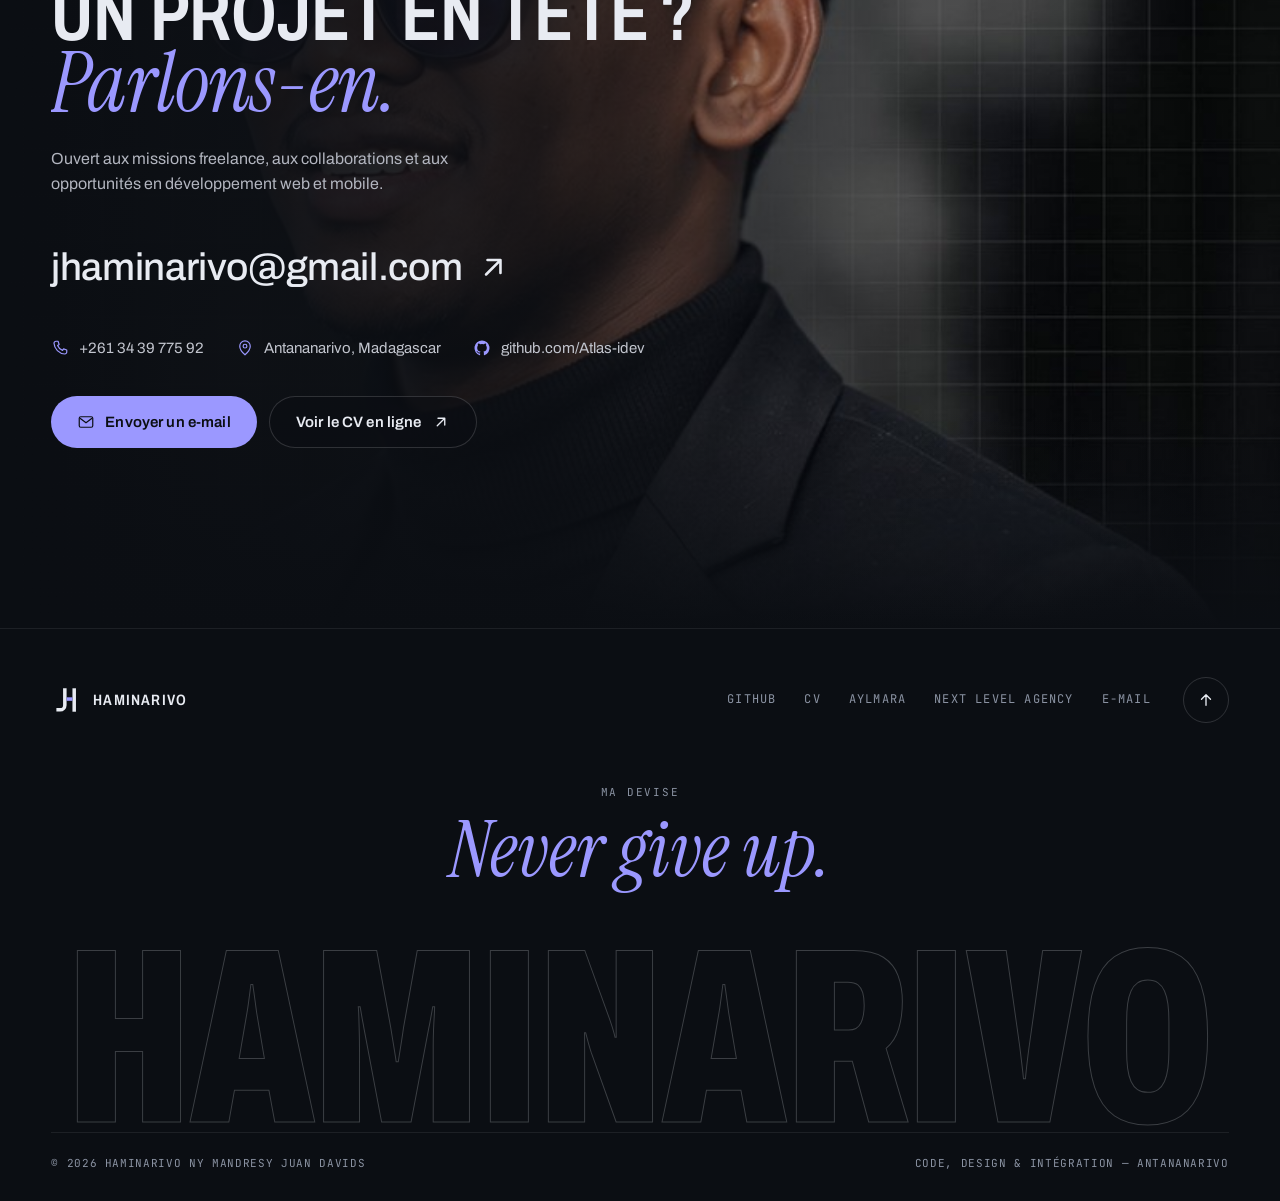
==== commit 60e01090: "fix: retire les mentions superflues de l'assistant" ====
--- a/index.html
+++ b/index.html
@@ -28,7 +28,7 @@
   <link rel="preload" as="image" href="assets/img/hero.jpg" media="(min-width: 801px)">
   <link rel="preload" as="image" href="assets/img/hero-mobile.jpg" imagesrcset="assets/img/hero-mobile-800.jpg 800w, assets/img/hero-mobile.jpg 1200w" imagesizes="100vw" media="(max-width: 800px)">
   <link rel="stylesheet" href="css/fonts.css?v=20261103b">
-  <link rel="stylesheet" href="css/style.css?v=20261116">
+  <link rel="stylesheet" href="css/style.css?v=20261116-2">
 
   <script>
     (function (d) {
@@ -821,7 +821,6 @@
         <span class="ai__avatar" aria-hidden="true"><svg><use href="#logo"/></svg></span>
         <div class="ai__who">
           <p class="ai__title" id="ai-title">Assistant de Juan</p>
-          <p class="ai__status" data-ai-status>Réponses instantanées</p>
         </div>
         <button type="button" class="ai__close" aria-label="Fermer l'assistant"><svg class="ico" viewBox="0 0 24 24"><path d="M7 7l10 10M17 7 7 17" fill="none" stroke="currentColor" stroke-width="1.8" stroke-linecap="round"/></svg></button>
       </header>
@@ -837,7 +836,6 @@
         <textarea class="ai__input" id="ai-input" rows="1" maxlength="500" placeholder="Posez votre question…" autocomplete="off"></textarea>
         <button type="submit" class="ai__send" aria-label="Envoyer"><svg class="ico"><use href="#i-arrow-up"/></svg></button>
       </form>
-      <p class="ai__foot" data-ai-foot></p>
     </section>
     <button type="button" class="ai__launcher" aria-expanded="false" aria-controls="ai-panel" aria-label="Ouvrir l'assistant">
       <svg class="ai__logo" aria-hidden="true"><use href="#logo"/></svg>
@@ -846,6 +844,6 @@
   </div>
 
   <script src="js/main.js?v=20261116" defer></script>
-  <script src="js/assistant.js?v=20261116" defer></script>
+  <script src="js/assistant.js?v=20261116-2" defer></script>
 </body>
 </html>
--- a/css/style.css
+++ b/css/style.css
@@ -1141,9 +1141,6 @@
 .ai__avatar svg { width: 22px; height: 22px; }
 .ai__who { flex: 1; min-width: 0; }
 .ai__title { font-size: 15px; font-weight: 600; line-height: 1.3; }
-.ai__status { display: flex; align-items: center; gap: 7px; font-family: var(--mono); font-size: 10.5px; letter-spacing: 0.06em; text-transform: uppercase; color: var(--muted); }
-.ai__status::before { content: ""; width: 7px; height: 7px; border-radius: 50%; background: var(--accent); }
-.ai__status.is-ai::before { background: #4ade80; box-shadow: 0 0 0 3px rgba(74, 222, 128, 0.18); }
 .ai__close { display: grid; place-items: center; flex: none; width: 36px; height: 36px; border-radius: 50%; color: var(--muted); transition: background 0.3s, color 0.3s; }
 .ai__close:hover { background: var(--bg-3); color: var(--text); }
 
@@ -1185,7 +1182,7 @@
 
 .ai__form {
   display: flex; align-items: flex-end; gap: 8px;
-  margin: 0 12px;
+  margin: 0 12px 12px;
   padding: 6px 6px 6px 14px;
   border: 1px solid var(--line-strong);
   border-radius: 16px;
@@ -1205,7 +1202,6 @@
 .ai__send { display: grid; place-items: center; flex: none; width: 38px; height: 38px; border-radius: 12px; background: var(--accent); color: var(--on-accent); transition: opacity 0.3s, transform 0.3s; }
 .ai__send:not(:disabled):hover { transform: translateY(-2px); }
 .ai__send:disabled { opacity: 0.45; cursor: progress; }
-.ai__foot { padding: 10px 16px 14px; text-align: center; font-family: var(--mono); font-size: 10.5px; letter-spacing: 0.03em; color: var(--muted); }
 
 /* ---------- Apparitions au scroll ---------- */
 .js .reveal {
